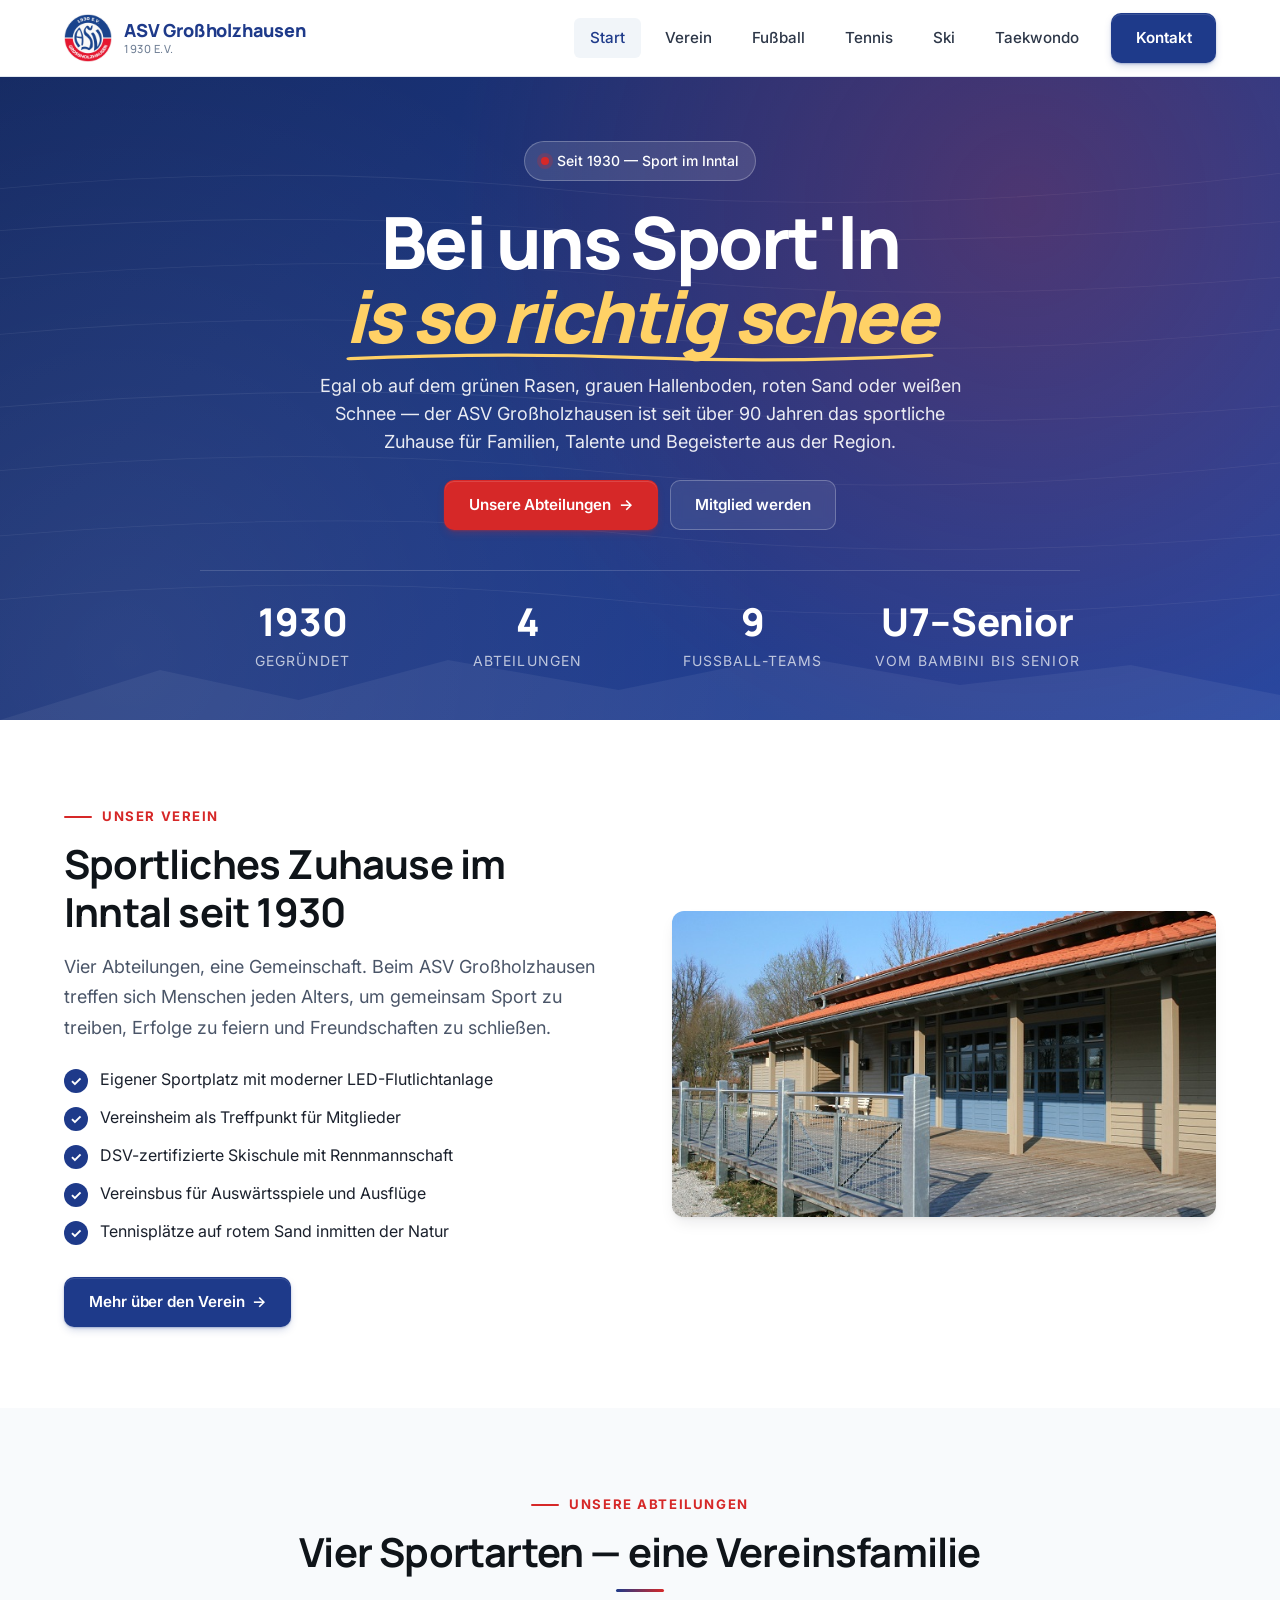
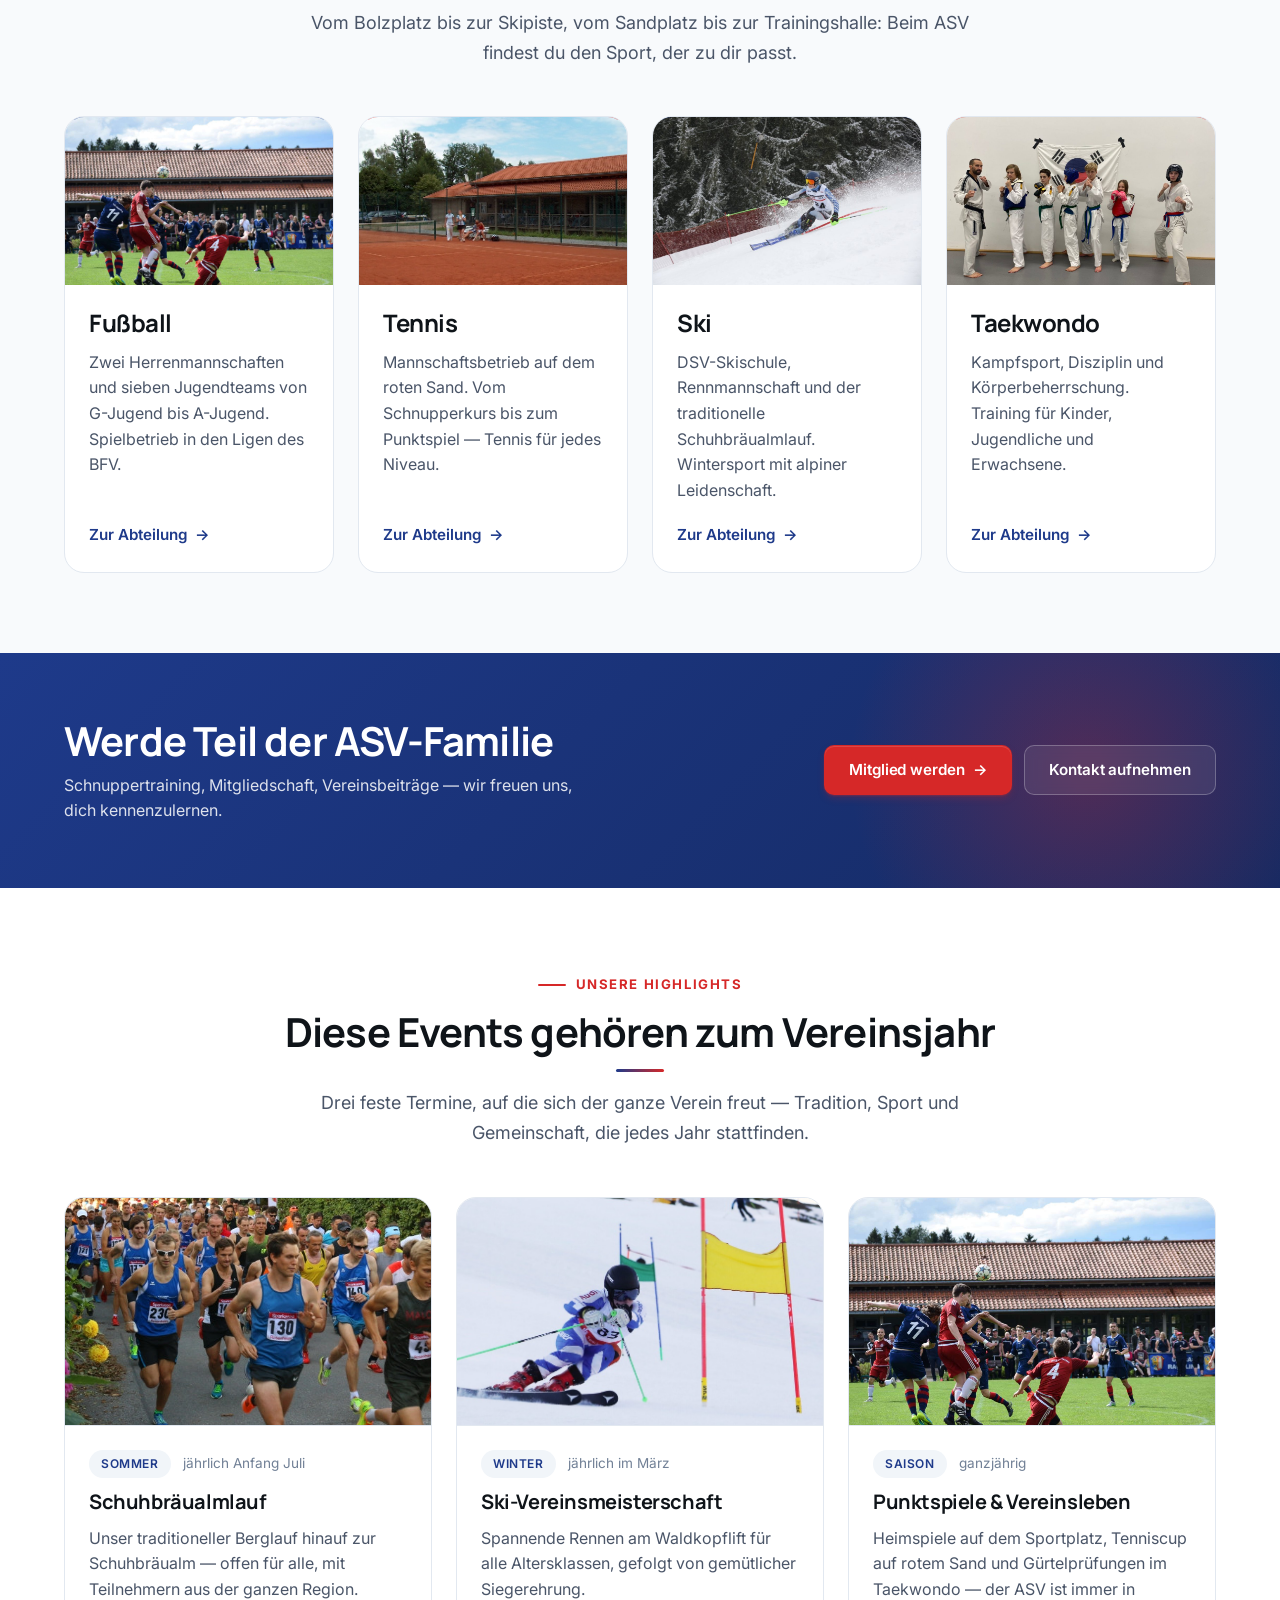
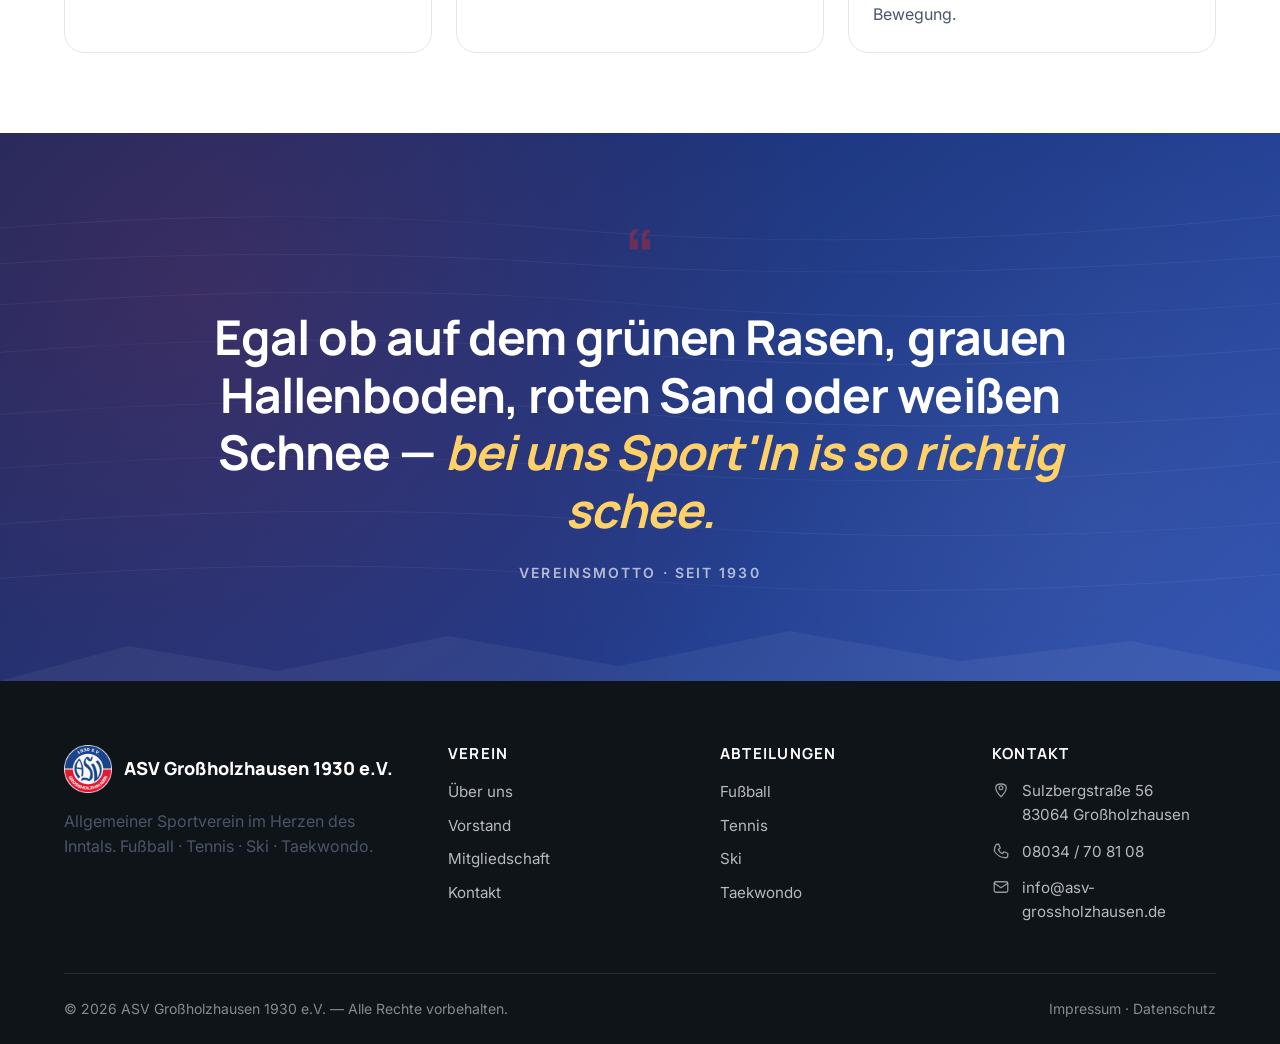
==== index.html @ a92d58de "Open-Graph + Twitter-Card Meta-Tags + Social-Image - OG-Image (1200x630) aus Vereinsheim + Logo + Ve" ====
<!DOCTYPE html>
<html lang="de">
<head>
    <meta charset="UTF-8">
    <meta name="viewport" content="width=device-width, initial-scale=1.0">
    <link rel="icon" type="image/x-icon" href="favicon.ico">
    <link rel="icon" type="image/png" sizes="32x32" href="images/favicon-32x32.png">
    <link rel="icon" type="image/png" sizes="16x16" href="images/favicon-16x16.png">
    <link rel="apple-touch-icon" sizes="180x180" href="images/apple-touch-icon.png">
    <meta name="theme-color" content="#1e3a8a">
    <title>ASV Großholzhausen 1930 e.V. — Sport für Generationen</title>
    <meta name="description" content="Allgemeiner Sportverein Großholzhausen 1930 e.V. — Fußball, Tennis, Ski und Taekwondo im Inntal. Mehr als 90 Jahre Vereinsleben.">

    <!-- Open Graph / Social Sharing -->
    <meta property="og:title" content="ASV Großholzhausen 1930 e.V. — Sport für Generationen">
    <meta property="og:description" content="Fußball · Tennis · Ski · Taekwondo im Inntal seit 1930.">
    <meta property="og:image" content="images/og-image.jpg">
    <meta property="og:image:width" content="1200">
    <meta property="og:image:height" content="630">
    <meta property="og:type" content="website">
    <meta property="og:locale" content="de_DE">
    <meta property="og:site_name" content="ASV Großholzhausen 1930 e.V.">
    <meta name="twitter:card" content="summary_large_image">
    <meta name="twitter:title" content="ASV Großholzhausen 1930 e.V.">
    <meta name="twitter:description" content="Fußball · Tennis · Ski · Taekwondo im Inntal seit 1930.">
    <meta name="twitter:image" content="images/og-image.jpg">
    <link rel="stylesheet" href="https://fonts.googleapis.com/css2?family=Inter:wght@400;500;600;700&family=Manrope:wght@600;700;800&display=swap">
    <link rel="stylesheet" href="css/style.css">
</head>
<body>

    <div class="reading-progress" aria-hidden="true"></div>

    <!-- ============== HEADER ============== -->
    <header class="site-header">
        <div class="container nav">
            <a href="index.html" class="brand" aria-label="Zur Startseite">
                <img src="images/logo.png" alt="ASV Großholzhausen Logo" class="brand-logo">
                <span class="brand-text">
                    ASV Großholzhausen
                    <span class="brand-sub">1930 e.V.</span>
                </span>
            </a>

            <button class="nav-toggle" aria-label="Menü öffnen" aria-expanded="false">
                <span></span>
            </button>

            <nav class="nav-links" aria-label="Hauptnavigation">
                <a href="index.html" class="nav-link">Start</a>
                <a href="verein.html" class="nav-link">Verein</a>
                <a href="fussball.html" class="nav-link">Fußball</a>
                <a href="tennis.html" class="nav-link">Tennis</a>
                <a href="ski.html" class="nav-link">Ski</a>
                <a href="taekwondo.html" class="nav-link">Taekwondo</a>
                <a href="kontakt.html" class="btn btn-primary nav-cta">Kontakt</a>
            </nav>
        </div>
    </header>

    <!-- ============== HERO ============== -->
    <section class="hero" style="--bg-image: url('images/vereinsheim.jpg');">
        <div class="container">
            <div class="hero-inner">
                <span class="hero-badge">
                    <span class="dot"></span>
                    Seit 1930 — Sport im Inntal
                </span>
                <h1>
                    Bei uns Sport'ln <span class="accent">is so richtig schee</span>
                </h1>
                <p class="hero-motto">
                    Egal ob auf dem grünen Rasen, grauen Hallenboden, roten Sand oder weißen Schnee —
                    der ASV Großholzhausen ist seit über 90 Jahren das sportliche Zuhause für Familien,
                    Talente und Begeisterte aus der Region.
                </p>
                <div class="hero-actions">
                    <a href="#abteilungen" class="btn btn-accent btn-arrow">Unsere Abteilungen</a>
                    <a href="verein.html#mitgliedschaft" class="btn btn-ghost">Mitglied werden</a>
                </div>

                <div class="hero-stats">
                    <div class="hero-stat">
                        <span class="hero-stat-num">1930</span>
                        <span class="hero-stat-label">Gegründet</span>
                    </div>
                    <div class="hero-stat">
                        <span class="hero-stat-num">4</span>
                        <span class="hero-stat-label">Abteilungen</span>
                    </div>
                    <div class="hero-stat">
                        <span class="hero-stat-num">9</span>
                        <span class="hero-stat-label">Fußball-Teams</span>
                    </div>
                    <div class="hero-stat">
                        <span class="hero-stat-num">U7–Senior</span>
                        <span class="hero-stat-label">Vom Bambini bis Senior</span>
                    </div>
                </div>
            </div>
        </div>
    </section>

    <!-- ============== ÜBER DEN VEREIN ============== -->
    <section class="section">
        <div class="container">
            <div class="split">
                <div class="split-text">
                    <span class="eyebrow">Unser Verein</span>
                    <h2>Sportliches Zuhause im Inntal seit 1930</h2>
                    <p class="lead">
                        Vier Abteilungen, eine Gemeinschaft. Beim ASV Großholzhausen treffen sich Menschen
                        jeden Alters, um gemeinsam Sport zu treiben, Erfolge zu feiern und Freundschaften
                        zu schließen.
                    </p>
                    <ul class="split-list">
                        <li>Eigener Sportplatz mit moderner LED-Flutlichtanlage</li>
                        <li>Vereinsheim als Treffpunkt für Mitglieder</li>
                        <li>DSV-zertifizierte Skischule mit Rennmannschaft</li>
                        <li>Vereinsbus für Auswärtsspiele und Ausflüge</li>
                        <li>Tennisplätze auf rotem Sand inmitten der Natur</li>
                    </ul>
                    <div style="margin-top: 2rem;">
                        <a href="verein.html" class="btn btn-primary btn-arrow">Mehr über den Verein</a>
                    </div>
                </div>
                <div class="split-media">
                    <img src="images/vereinsheim.jpg"
                         alt="Vereinsheim des ASV Großholzhausen mit Holzterrasse und Sportplatz"
                         class="content-image wide"
                         loading="lazy">
                </div>
            </div>
        </div>
    </section>

    <!-- ============== ABTEILUNGEN ============== -->
    <section class="section section-alt" id="abteilungen">
        <div class="container">
            <div class="section-header reveal">
                <span class="eyebrow">Unsere Abteilungen</span>
                <h2>Vier Sportarten — eine Vereinsfamilie</h2>
                <p class="lead">
                    Vom Bolzplatz bis zur Skipiste, vom Sandplatz bis zur Trainingshalle:
                    Beim ASV findest du den Sport, der zu dir passt.
                </p>
            </div>

            <div class="abteilungen-grid">
                <a href="fussball.html" class="abteilung-card has-image">
                    <div class="abteilung-image">
                        <img src="images/fussball-action.jpg" alt="ASV-Spieler im Kopfballduell beim Heimspiel" loading="lazy">
                    </div>
                    <div class="abteilung-body">
                        <h3>Fußball</h3>
                        <p>
                            Zwei Herrenmannschaften und sieben Jugendteams von G-Jugend bis A-Jugend.
                            Spielbetrieb in den Ligen des BFV.
                        </p>
                        <span class="abteilung-link">Zur Abteilung</span>
                    </div>
                </a>

                <a href="tennis.html" class="abteilung-card has-image" data-color="rot">
                    <div class="abteilung-image">
                        <img src="images/tennis-anlage.jpg" alt="Tennisanlage mit roten Sandplätzen und Vereinshaus" loading="lazy">
                    </div>
                    <div class="abteilung-body">
                        <h3>Tennis</h3>
                        <p>
                            Mannschaftsbetrieb auf dem roten Sand. Vom Schnupperkurs bis zum
                            Punktspiel — Tennis für jedes Niveau.
                        </p>
                        <span class="abteilung-link">Zur Abteilung</span>
                    </div>
                </a>

                <a href="ski.html" class="abteilung-card has-image">
                    <div class="abteilung-image">
                        <img src="images/ski-rennen.jpg" alt="ASV-Rennfahrerin im Slalom-Lauf zwischen verschneiten Bäumen" loading="lazy">
                    </div>
                    <div class="abteilung-body">
                        <h3>Ski</h3>
                        <p>
                            DSV-Skischule, Rennmannschaft und der traditionelle Schuhbräualmlauf.
                            Wintersport mit alpiner Leidenschaft.
                        </p>
                        <span class="abteilung-link">Zur Abteilung</span>
                    </div>
                </a>

                <a href="taekwondo.html" class="abteilung-card has-image" data-color="rot">
                    <div class="abteilung-image">
                        <img src="images/taekwondo-gruppe.jpg" alt="Taekwondo-Gruppe in Kampfstellung vor der koreanischen Flagge" loading="lazy">
                    </div>
                    <div class="abteilung-body">
                        <h3>Taekwondo</h3>
                        <p>
                            Kampfsport, Disziplin und Körperbeherrschung. Training für Kinder,
                            Jugendliche und Erwachsene.
                        </p>
                        <span class="abteilung-link">Zur Abteilung</span>
                    </div>
                </a>
            </div>
        </div>
    </section>

    <!-- ============== CTA ============== -->
    <section class="cta-band">
        <div class="container">
            <div class="cta-inner">
                <div>
                    <h2>Werde Teil der ASV-Familie</h2>
                    <p>
                        Schnuppertraining, Mitgliedschaft, Vereinsbeiträge — wir freuen uns,
                        dich kennenzulernen.
                    </p>
                </div>
                <div class="hero-actions">
                    <a href="verein.html#mitgliedschaft" class="btn btn-accent btn-arrow">Mitglied werden</a>
                    <a href="kontakt.html" class="btn btn-ghost">Kontakt aufnehmen</a>
                </div>
            </div>
        </div>
    </section>

    <!-- ============== SAISON-HIGHLIGHTS ============== -->
    <section class="section">
        <div class="container">
            <div class="section-header reveal">
                <span class="eyebrow">Unsere Highlights</span>
                <h2>Diese Events gehören zum Vereinsjahr</h2>
                <p class="lead">
                    Drei feste Termine, auf die sich der ganze Verein freut — Tradition,
                    Sport und Gemeinschaft, die jedes Jahr stattfinden.
                </p>
            </div>

            <div class="news-grid">
                <article class="news-item">
                    <img src="images/schuhbraeualmlauf.jpg"
                         alt="Läufer beim Start des Schuhbräualmlaufs"
                         class="content-image"
                         loading="lazy">
                    <div class="news-content">
                        <div class="news-meta">
                            <span class="news-tag">Sommer</span>
                            <span>jährlich Anfang Juli</span>
                        </div>
                        <h3>Schuhbräualmlauf</h3>
                        <p>
                            Unser traditioneller Berglauf hinauf zur Schuhbräualm — offen für
                            alle, mit Teilnehmern aus der ganzen Region.
                        </p>
                    </div>
                </article>

                <article class="news-item">
                    <img src="images/ski-rennen-kind.jpg"
                         alt="Junger Rennfahrer beim Slalom-Lauf"
                         class="content-image"
                         loading="lazy">
                    <div class="news-content">
                        <div class="news-meta">
                            <span class="news-tag">Winter</span>
                            <span>jährlich im März</span>
                        </div>
                        <h3>Ski-Vereinsmeisterschaft</h3>
                        <p>
                            Spannende Rennen am Waldkopflift für alle Altersklassen, gefolgt
                            von gemütlicher Siegerehrung.
                        </p>
                    </div>
                </article>

                <article class="news-item">
                    <img src="images/fussball-action.jpg"
                         alt="ASV-Spieler im Kopfballduell beim Heimspiel"
                         class="content-image"
                         loading="lazy">
                    <div class="news-content">
                        <div class="news-meta">
                            <span class="news-tag">Saison</span>
                            <span>ganzjährig</span>
                        </div>
                        <h3>Punktspiele & Vereinsleben</h3>
                        <p>
                            Heimspiele auf dem Sportplatz, Tenniscup auf rotem Sand und
                            Gürtelprüfungen im Taekwondo — der ASV ist immer in Bewegung.
                        </p>
                    </div>
                </article>
            </div>
        </div>
    </section>

    <!-- ============== STATEMENT-BAND ============== -->
    <section class="statement-band">
        <div class="statement-inner">
            <span class="statement-quote-mark" aria-hidden="true">&ldquo;</span>
            <p class="statement-quote">
                Egal ob auf dem grünen Rasen, grauen Hallenboden, roten Sand oder
                weißen Schnee — <em>bei uns Sport'ln is so richtig schee.</em>
            </p>
            <p class="statement-attribution">Vereinsmotto · seit 1930</p>
        </div>
    </section>

    <!-- ============== FOOTER ============== -->
    <footer class="site-footer">
        <div class="container">
            <div class="footer-grid">
                <div>
                    <div class="footer-brand">
                        <img src="images/logo.png" alt="ASV Großholzhausen Logo" class="brand-logo">
                        ASV Großholzhausen 1930 e.V.
                    </div>
                    <p style="max-width: 320px;">
                        Allgemeiner Sportverein im Herzen des Inntals.
                        Fußball · Tennis · Ski · Taekwondo.
                    </p>
                </div>

                <div class="footer-col">
                    <h4>Verein</h4>
                    <ul>
                        <li><a href="verein.html">Über uns</a></li>
                        <li><a href="verein.html#vorstand">Vorstand</a></li>
                        <li><a href="verein.html#mitgliedschaft">Mitgliedschaft</a></li>
                        <li><a href="kontakt.html">Kontakt</a></li>
                    </ul>
                </div>

                <div class="footer-col">
                    <h4>Abteilungen</h4>
                    <ul>
                        <li><a href="fussball.html">Fußball</a></li>
                        <li><a href="tennis.html">Tennis</a></li>
                        <li><a href="ski.html">Ski</a></li>
                        <li><a href="taekwondo.html">Taekwondo</a></li>
                    </ul>
                </div>

                <div class="footer-col">
                    <h4>Kontakt</h4>
                    <div class="footer-contact">
                        <div class="footer-contact-item">
                            <svg class="svg-icon" aria-hidden="true"><use href="images/icons.svg#icon-pin"/></svg>
                            <span>Sulzbergstraße 56<br>83064 Großholzhausen</span>
                        </div>
                        <div class="footer-contact-item">
                            <svg class="svg-icon" aria-hidden="true"><use href="images/icons.svg#icon-phone"/></svg>
                            <a href="tel:+4980347081908">08034 / 70 81 08</a>
                        </div>
                        <div class="footer-contact-item">
                            <svg class="svg-icon" aria-hidden="true"><use href="images/icons.svg#icon-mail"/></svg>
                            <a href="mailto:info@asv-grossholzhausen.de">info@asv-grossholzhausen.de</a>
                        </div>
                    </div>
                </div>
            </div>

            <div class="footer-bottom">
                <span>© 2026 ASV Großholzhausen 1930 e.V. — Alle Rechte vorbehalten.</span>
                <span>
                    <a href="impressum.html">Impressum</a> ·
                    <a href="datenschutz.html">Datenschutz</a>
                </span>
            </div>
        </div>
    </footer>

    <script src="js/script.js"></script>
</body>
</html>
---- css/style.css ----
/* ============================================================
   ASV Großholzhausen 1930 e.V. — Stylesheet
   Vereinsfarben: Blau, Rot, Weiß
   ============================================================ */

/* --- 1. Reset & Basis --- */
*,
*::before,
*::after {
    box-sizing: border-box;
    margin: 0;
    padding: 0;
}

html {
    scroll-behavior: smooth;
    -webkit-text-size-adjust: 100%;
}

img {
    max-width: 100%;
    height: auto;
    display: block;
}

a {
    color: inherit;
    text-decoration: none;
}

button {
    font: inherit;
    cursor: pointer;
    border: none;
    background: none;
}

ul,
ol {
    list-style: none;
}


/* --- 2. Designtokens --- */
:root {
    --blau: #1e3a8a;
    --blau-dunkel: #152a63;
    --blau-hell: #2c4fb0;
    --rot: #d62828;
    --rot-dunkel: #a91d1d;
    --weiss: #ffffff;
    --schwarz: #0f1419;

    /* Erweiterte Gray-Skala (10 Stufen für subtilere Hierarchien) */
    --grau-50:  #f8fafc;
    --grau-100: #f1f5f9;
    --grau-200: #e2e8f0;
    --grau-300: #cbd5e0;
    --grau-400: #a0aec0;
    --grau-500: #718096;
    --grau-600: #4a5568;
    --grau-700: #2d3748;
    --grau-800: #1a202c;
    --grau-900: #0f1419;

    --bg: var(--weiss);
    --bg-alt: var(--grau-50);
    --text: var(--grau-800);
    --text-mut: var(--grau-600);
    --primary: var(--blau);
    --accent: var(--rot);
    --border: var(--grau-200);

    --font-sans: 'Inter', -apple-system, BlinkMacSystemFont, 'Segoe UI', Roboto, sans-serif;
    --font-display: 'Manrope', var(--font-sans);

    --space-1: 0.25rem;
    --space-2: 0.5rem;
    --space-3: 0.75rem;
    --space-4: 1rem;
    --space-5: 1.25rem;
    --space-6: 1.5rem;
    --space-8: 2rem;
    --space-10: 2.5rem;
    --space-12: 3rem;
    --space-16: 4rem;
    --space-20: 5rem;
    --space-24: 6rem;

    --container: 1200px;
    --radius-sm: 6px;
    --radius: 12px;
    --radius-lg: 20px;
    --radius-full: 999px;

    /* Refactoring-UI Two-Layer-Schatten: weicher Streueffekt + harter Bodenkontakt */
    --shadow-xs: 0 1px 2px -1px rgba(15, 20, 25, 0.06), 0 1px 1px rgba(15, 20, 25, 0.04);
    --shadow-sm: 0 2px 4px -2px rgba(15, 20, 25, 0.08), 0 1px 2px rgba(15, 20, 25, 0.05);
    --shadow-md: 0 8px 16px -4px rgba(15, 20, 25, 0.10), 0 2px 4px -1px rgba(15, 20, 25, 0.06);
    --shadow-lg: 0 16px 32px -8px rgba(15, 20, 25, 0.14), 0 4px 8px -2px rgba(15, 20, 25, 0.08);
    --shadow-xl: 0 24px 48px -12px rgba(15, 20, 25, 0.18), 0 8px 16px -4px rgba(15, 20, 25, 0.10);
    --shadow: var(--shadow-md);

    /* 3 Easings — konsolidiert und konsistent */
    --ease-out:      cubic-bezier(0.16, 1, 0.3, 1);
    --ease-standard: cubic-bezier(0.4, 0, 0.2, 1);
    --ease-spring:   cubic-bezier(0.34, 1.56, 0.64, 1);
    --transition:      0.2s var(--ease-standard);
    --transition-slow: 0.35s var(--ease-out);
}


/* --- 3. Body & Typografie --- */
body {
    font-family: var(--font-sans);
    font-size: 16px;
    line-height: 1.6;
    color: var(--text);
    background: var(--bg);
    -webkit-font-smoothing: antialiased;
    -moz-osx-font-smoothing: grayscale;
}

h1, h2, h3, h4 {
    font-family: var(--font-display);
    font-weight: 700;
    line-height: 1.2;
    letter-spacing: -0.02em;
    color: var(--grau-900);
}

h1 { font-size: clamp(2rem, 5vw, 3.5rem); }
h2 { font-size: clamp(1.75rem, 3.5vw, 2.5rem); }
h3 { font-size: clamp(1.25rem, 2vw, 1.5rem); }

p { color: var(--text-mut); }


/* --- 4. Layout-Helfer --- */
.container {
    width: 100%;
    max-width: var(--container);
    margin: 0 auto;
    padding: 0 var(--space-6);
}

.section { padding: var(--space-20) 0; }
.section-tight { padding: var(--space-12) 0; }
.section-spacious { padding: var(--space-24) 0; }
.section-alt { background: var(--bg-alt); }

.section-dark {
    background: var(--blau);
    color: var(--weiss);
}

.section-dark h1,
.section-dark h2,
.section-dark h3 { color: var(--weiss); }
.section-dark p { color: rgba(255, 255, 255, 0.85); }

.eyebrow {
    display: inline-flex;
    align-items: center;
    gap: 10px;
    font-size: 0.825rem;
    font-weight: 700;
    text-transform: uppercase;
    letter-spacing: 0.12em;
    color: var(--rot);
    margin-bottom: var(--space-3);
}

.eyebrow::before {
    content: "";
    width: 28px;
    height: 2px;
    background: var(--rot);
    flex-shrink: 0;
    border-radius: 2px;
}

.page-header .eyebrow::before,
.hero .eyebrow::before {
    background: #ffd166;
}

.lead {
    font-size: 1.125rem;
    line-height: 1.7;
    color: var(--text-mut);
    max-width: 65ch;
}

.section-header {
    text-align: center;
    max-width: 720px;
    margin: 0 auto var(--space-12);
    position: relative;
}

.section-header .eyebrow {
    margin-left: auto;
    margin-right: auto;
}

.section-header h2 {
    position: relative;
    padding-bottom: var(--space-4);
}

.section-header h2::after {
    content: "";
    position: absolute;
    bottom: 0;
    left: 50%;
    transform: translateX(-50%);
    width: 48px;
    height: 3px;
    background: linear-gradient(90deg, var(--blau) 0%, var(--rot) 100%);
    border-radius: 2px;
}

.section-header .lead {
    margin: var(--space-4) auto 0;
}


/* --- 5. Buttons (Linear/Emil-Stil: scale-press, two-shadow) --- */
.btn {
    display: inline-flex;
    align-items: center;
    justify-content: center;
    gap: var(--space-2);
    min-height: 44px;
    padding: 0.75rem 1.5rem;
    font-weight: 600;
    font-size: 0.95rem;
    letter-spacing: -0.005em;
    border-radius: 10px;
    border: 1.5px solid transparent;
    white-space: nowrap;
    cursor: pointer;
    user-select: none;
    transition: background 0.18s var(--ease-standard),
                color 0.18s var(--ease-standard),
                border-color 0.18s var(--ease-standard),
                transform 0.18s var(--ease-out),
                box-shadow 0.18s var(--ease-out);
    will-change: transform;
}

.btn:focus-visible {
    outline: 2px solid var(--blau);
    outline-offset: 3px;
}

.btn:active {
    transform: scale(0.97);
    transition-duration: 0.08s;
}

/* Primary (Blau) — Hauptaktion */
.btn-primary {
    background: var(--blau);
    color: var(--weiss);
    box-shadow:
        inset 0 1px 0 rgba(255, 255, 255, 0.12),
        0 1px 2px rgba(30, 58, 138, 0.30),
        0 4px 8px -2px rgba(30, 58, 138, 0.25);
}

.btn-primary:hover {
    background: var(--blau-hell);
    transform: translateY(-1px);
    box-shadow:
        inset 0 1px 0 rgba(255, 255, 255, 0.15),
        0 2px 4px rgba(30, 58, 138, 0.32),
        0 8px 16px -4px rgba(30, 58, 138, 0.30);
}

.btn-primary:active {
    background: var(--blau-dunkel);
    transform: scale(0.97);
    box-shadow:
        inset 0 1px 1px rgba(0, 0, 0, 0.08),
        0 1px 2px rgba(30, 58, 138, 0.20);
}

/* Accent (Rot) — Sekundäre Hauptaktion */
.btn-accent {
    background: var(--rot);
    color: var(--weiss);
    box-shadow:
        inset 0 1px 0 rgba(255, 255, 255, 0.14),
        0 1px 2px rgba(214, 40, 40, 0.32),
        0 4px 8px -2px rgba(214, 40, 40, 0.28);
}

.btn-accent:hover {
    background: #e63946;
    transform: translateY(-1px);
    box-shadow:
        inset 0 1px 0 rgba(255, 255, 255, 0.18),
        0 2px 4px rgba(214, 40, 40, 0.35),
        0 8px 16px -4px rgba(214, 40, 40, 0.32);
}

.btn-accent:active {
    background: var(--rot-dunkel);
    transform: scale(0.97);
    box-shadow:
        inset 0 1px 1px rgba(0, 0, 0, 0.08),
        0 1px 2px rgba(214, 40, 40, 0.22);
}

/* Outline — Sekundär */
.btn-outline {
    background: var(--weiss);
    color: var(--blau);
    border-color: var(--grau-300);
    box-shadow: var(--shadow-xs);
    position: relative;
    overflow: hidden;
    isolation: isolate;
}

.btn-outline::before {
    content: "";
    position: absolute;
    inset: 0;
    background: var(--blau);
    transform: translateX(-101%);
    transition: transform 0.35s var(--ease-out);
    z-index: -1;
}

.btn-outline:hover {
    color: var(--weiss);
    border-color: var(--blau);
    box-shadow: var(--shadow-sm);
}

.btn-outline:hover::before {
    transform: translateX(0);
}

/* Ghost — Tertiär (auf dunklem Hintergrund) */
.btn-ghost {
    background: rgba(255, 255, 255, 0.08);
    color: var(--weiss);
    border-color: rgba(255, 255, 255, 0.25);
    backdrop-filter: blur(6px);
    -webkit-backdrop-filter: blur(6px);
}

.btn-ghost:hover {
    background: var(--weiss);
    color: var(--blau);
    border-color: var(--weiss);
    transform: translateY(-1px);
}

.btn-arrow::after {
    content: "→";
    transition: transform 0.25s var(--ease-out);
}

.btn-arrow:hover::after {
    transform: translateX(4px);
}


/* --- 6. Header & Navigation --- */
.site-header {
    position: sticky;
    top: 0;
    z-index: 100;
    background: rgba(255, 255, 255, 0.95);
    backdrop-filter: saturate(180%) blur(12px);
    -webkit-backdrop-filter: saturate(180%) blur(12px);
    border-bottom: 1px solid var(--border);
}

.nav {
    display: flex;
    align-items: center;
    justify-content: space-between;
    height: 76px;
    gap: var(--space-6);
}

.brand {
    display: flex;
    align-items: center;
    gap: var(--space-3);
    font-family: var(--font-display);
    font-weight: 800;
    font-size: 1.125rem;
    color: var(--blau);
    letter-spacing: -0.01em;
}

.brand-logo {
    width: 48px;
    height: 48px;
    flex-shrink: 0;
    object-fit: contain;
    display: block;
}

.brand-logo-fallback {
    width: 48px;
    height: 48px;
    border-radius: 50%;
    background: linear-gradient(180deg, var(--blau) 0 50%, var(--rot) 50% 100%);
    border: 2px solid var(--blau);
    display: flex;
    align-items: center;
    justify-content: center;
    color: var(--weiss);
    font-weight: 800;
    font-size: 0.85rem;
    flex-shrink: 0;
    box-shadow: inset 0 0 0 2px var(--weiss);
}

.brand-text { line-height: 1.2; }

.brand-sub {
    display: block;
    font-size: 0.7rem;
    font-weight: 500;
    color: var(--grau-500);
    letter-spacing: 0.05em;
    text-transform: uppercase;
}

.nav-links {
    display: flex;
    align-items: center;
    gap: var(--space-2);
}

.nav-link {
    padding: var(--space-2) var(--space-4);
    font-weight: 500;
    font-size: 0.95rem;
    color: var(--grau-700);
    border-radius: var(--radius-sm);
    transition: var(--transition);
}

.nav-link:hover,
.nav-link.active {
    color: var(--blau);
    background: var(--grau-100);
}

.nav-cta { margin-left: var(--space-2); }

.nav-toggle {
    display: none;
    width: 44px;
    height: 44px;
    align-items: center;
    justify-content: center;
    border-radius: var(--radius-sm);
}

.nav-toggle span {
    position: relative;
    width: 22px;
    height: 2px;
    background: var(--blau);
    transition: var(--transition);
}

.nav-toggle span::before,
.nav-toggle span::after {
    content: "";
    position: absolute;
    left: 0;
    width: 22px;
    height: 2px;
    background: var(--blau);
    transition: var(--transition);
}

.nav-toggle span::before { top: -7px; }
.nav-toggle span::after { top: 7px; }

.nav-toggle.open span { background: transparent; }
.nav-toggle.open span::before { transform: rotate(45deg); top: 0; }
.nav-toggle.open span::after { transform: rotate(-45deg); top: 0; }


/* --- 7. Hero --- */
.hero {
    position: relative;
    padding: var(--space-16) 0 var(--space-12);
    background: linear-gradient(135deg, var(--blau-dunkel) 0%, var(--blau) 50%, var(--blau-hell) 100%);
    color: var(--weiss);
    overflow: hidden;
}

.hero::before {
    content: "";
    position: absolute;
    inset: 0;
    background:
        radial-gradient(circle at 80% 20%, rgba(214, 40, 40, 0.25) 0%, transparent 50%),
        radial-gradient(circle at 10% 90%, rgba(255, 255, 255, 0.08) 0%, transparent 50%);
    pointer-events: none;
}

.hero-inner {
    position: relative;
    z-index: 1;
    max-width: 880px;
    margin: 0 auto;
    text-align: center;
}

.hero-badge {
    display: inline-flex;
    align-items: center;
    gap: var(--space-2);
    padding: var(--space-2) var(--space-4);
    background: rgba(255, 255, 255, 0.12);
    border: 1px solid rgba(255, 255, 255, 0.25);
    border-radius: var(--radius-full);
    font-size: 0.875rem;
    font-weight: 500;
    margin-bottom: var(--space-6);
}

.hero-badge .dot {
    width: 8px;
    height: 8px;
    border-radius: 50%;
    background: var(--rot);
    box-shadow: 0 0 0 4px rgba(214, 40, 40, 0.25);
}

.hero h1 {
    color: var(--weiss);
    margin-bottom: var(--space-5);
    font-size: clamp(2.25rem, 6.5vw, 4.5rem);
    font-weight: 800;
    letter-spacing: -0.035em;
    line-height: 1.02;
}

.hero h1 .accent {
    color: #ffd166;
    font-style: italic;
    position: relative;
    white-space: nowrap;
    display: inline-block;
}

.hero h1 .accent::after {
    content: "";
    position: absolute;
    left: 0;
    right: 0;
    bottom: -0.15em;
    height: 0.18em;
    background-image: url("data:image/svg+xml;utf8,<svg xmlns='http://www.w3.org/2000/svg' viewBox='0 0 200 12' preserveAspectRatio='none'><path d='M2 8 Q 50 2 100 7 T 198 5' stroke='%23ffd166' stroke-width='3' fill='none' stroke-linecap='round'/></svg>");
    background-repeat: no-repeat;
    background-size: 100% 100%;
}

@media (max-width: 560px) {
    .hero h1 .accent { white-space: normal; }
}

.hero-motto {
    font-size: 1.125rem;
    line-height: 1.55;
    color: rgba(255, 255, 255, 0.9);
    max-width: 680px;
    margin: 0 auto var(--space-6);
}

.hero-actions {
    display: flex;
    gap: var(--space-3);
    justify-content: center;
    flex-wrap: wrap;
}

.hero-stats {
    display: grid;
    grid-template-columns: repeat(4, 1fr);
    gap: var(--space-5);
    margin-top: var(--space-10);
    padding-top: var(--space-8);
    border-top: 1px solid rgba(255, 255, 255, 0.15);
}

.hero-stat { text-align: center; }

.hero-stat-num {
    display: block;
    font-family: var(--font-display);
    font-size: clamp(1.75rem, 3vw, 2.5rem);
    font-weight: 800;
    color: var(--weiss);
    line-height: 1;
}

.hero-stat-label {
    display: block;
    font-size: 0.875rem;
    color: rgba(255, 255, 255, 0.7);
    margin-top: var(--space-2);
    text-transform: uppercase;
    letter-spacing: 0.08em;
}


/* --- 8. Abteilungs-Karten --- */
.abteilungen-grid {
    display: grid;
    grid-template-columns: repeat(auto-fit, minmax(260px, 1fr));
    gap: var(--space-6);
}

.abteilung-card {
    position: relative;
    display: flex;
    flex-direction: column;
    padding: var(--space-8);
    background: var(--weiss);
    border: 1px solid var(--border);
    border-radius: var(--radius-lg);
    overflow: hidden;
    text-decoration: none;
    color: inherit;
    transition: transform 0.25s var(--ease-out),
                box-shadow 0.25s var(--ease-out),
                border-color 0.25s var(--ease-out);
}

.abteilung-card::before {
    content: "";
    position: absolute;
    top: 0;
    left: 0;
    right: 0;
    height: 3px;
    background: var(--blau);
    transition: height 0.25s var(--ease-out), background 0.25s var(--ease-out);
}

.abteilung-card:hover {
    transform: translateY(-3px);
    box-shadow: var(--shadow-lg);
    border-color: transparent;
}

.abteilung-card:hover::before {
    height: 5px;
    background: var(--rot);
}

.abteilung-card[data-color="rot"]::before { background: var(--rot); }
.abteilung-card[data-color="rot"]:hover::before { background: var(--blau); }

.abteilung-icon {
    width: 56px;
    height: 56px;
    border-radius: var(--radius);
    background: var(--grau-100);
    display: flex;
    align-items: center;
    justify-content: center;
    font-size: 1.75rem;
    margin-bottom: var(--space-4);
}

.abteilung-card h3 {
    font-size: 1.5rem;
    margin-bottom: var(--space-3);
}

.abteilung-card p {
    flex: 1;
    margin-bottom: var(--space-6);
}

/* Foto-Header-Variante */
.abteilung-card.has-image {
    padding: 0;
}

.abteilung-image {
    position: relative;
    overflow: hidden;
    aspect-ratio: 16 / 10;
    background: var(--grau-100);
}

.abteilung-image img {
    width: 100%;
    height: 100%;
    object-fit: cover;
    display: block;
    transition: transform 0.6s var(--ease-out);
}

.abteilung-card.has-image:hover .abteilung-image img {
    transform: scale(1.05);
}

.abteilung-body {
    display: flex;
    flex-direction: column;
    flex: 1;
    padding: var(--space-6) var(--space-6) var(--space-6);
}

.abteilung-body h3 {
    font-size: 1.5rem;
    margin-bottom: var(--space-3);
    color: var(--grau-900);
}

.abteilung-body p {
    flex: 1;
    margin-bottom: var(--space-5);
}

.abteilung-link {
    display: inline-flex;
    align-items: center;
    gap: var(--space-2);
    color: var(--blau);
    font-weight: 600;
    font-size: 0.95rem;
    margin-top: auto;
}

.abteilung-link::after {
    content: "→";
    transition: transform var(--transition);
}

.abteilung-card:hover .abteilung-link::after {
    transform: translateX(6px);
}


/* Team-Card (Herrenmannschaft mit Liga-Badge) */
.team-card {
    position: relative;
    display: flex;
    flex-direction: column;
    padding: var(--space-8);
    background: var(--weiss);
    border: 1px solid var(--border);
    border-radius: var(--radius-lg);
    overflow: hidden;
    transition: transform 0.25s var(--ease-out), box-shadow 0.25s var(--ease-out);
}

.team-card::before {
    content: "";
    position: absolute;
    top: 0;
    left: 0;
    right: 0;
    height: 3px;
    background: var(--blau);
    transition: height 0.25s var(--ease-out);
}

.team-card[data-color="rot"]::before { background: var(--rot); }

.team-card:hover {
    transform: translateY(-2px);
    box-shadow: var(--shadow-md);
}

.team-card-header {
    display: flex;
    align-items: center;
    justify-content: space-between;
    gap: var(--space-3);
    margin-bottom: var(--space-4);
    flex-wrap: wrap;
}

.team-card-header h3 {
    font-size: 1.35rem;
    margin: 0;
    color: var(--grau-900);
}

.liga-badge {
    display: inline-flex;
    align-items: center;
    gap: 7px;
    padding: 6px 12px;
    background: var(--grau-100);
    border-radius: var(--radius-full);
    font-size: 0.82rem;
    font-weight: 700;
    color: var(--grau-700);
    border: 1px solid var(--grau-200);
    letter-spacing: -0.005em;
    white-space: nowrap;
}

.liga-dot {
    width: 7px;
    height: 7px;
    border-radius: 50%;
    background: #22c55e;
    box-shadow: 0 0 0 3px rgba(34, 197, 94, 0.18);
    flex-shrink: 0;
}

.team-card p {
    flex: 1;
    margin-bottom: var(--space-5);
}

.team-card-meta {
    font-size: 0.825rem;
    color: var(--grau-500);
    border-top: 1px solid var(--border);
    padding-top: var(--space-4);
    font-weight: 500;
}


/* --- 9. Split / 2-Spalten --- */
.split {
    display: grid;
    grid-template-columns: 1fr 1fr;
    gap: var(--space-16);
    align-items: center;
}

.split-text h2 { margin-bottom: var(--space-4); }
.split-text p + p { margin-top: var(--space-4); }

.split-list {
    margin-top: var(--space-6);
    display: flex;
    flex-direction: column;
    gap: var(--space-3);
}

.split-list li {
    display: flex;
    align-items: flex-start;
    gap: var(--space-3);
    color: var(--text);
}

.split-list li::before {
    content: "✓";
    flex-shrink: 0;
    width: 24px;
    height: 24px;
    border-radius: 50%;
    background: var(--blau);
    color: var(--weiss);
    display: flex;
    align-items: center;
    justify-content: center;
    font-size: 0.85rem;
    font-weight: 700;
    margin-top: 2px;
}


/* --- 10. Bild-Platzhalter --- */
.image-placeholder {
    position: relative;
    background:
        repeating-linear-gradient(
            45deg,
            var(--grau-100),
            var(--grau-100) 12px,
            var(--grau-50) 12px,
            var(--grau-50) 24px
        );
    border: 2px dashed var(--grau-300);
    border-radius: var(--radius);
    display: flex;
    align-items: center;
    justify-content: center;
    text-align: center;
    padding: var(--space-8);
    aspect-ratio: 4 / 3;
    color: var(--grau-700);
}

.image-placeholder.tall { aspect-ratio: 3 / 4; }
.image-placeholder.wide { aspect-ratio: 16 / 9; }
.image-placeholder.square { aspect-ratio: 1 / 1; }
.image-placeholder.banner { aspect-ratio: 21 / 9; }

.image-placeholder-content { max-width: 90%; }

.image-placeholder-label {
    display: inline-block;
    background: var(--blau);
    color: var(--weiss);
    padding: var(--space-1) var(--space-3);
    border-radius: var(--radius-full);
    font-size: 0.75rem;
    font-weight: 700;
    text-transform: uppercase;
    letter-spacing: 0.08em;
    margin-bottom: var(--space-3);
}

.image-placeholder-title {
    font-weight: 600;
    color: var(--grau-900);
    margin-bottom: var(--space-2);
}

.image-placeholder-desc {
    font-size: 0.875rem;
    color: var(--grau-500);
}


/* --- 11. Info-Karten --- */
.info-grid {
    display: grid;
    grid-template-columns: repeat(auto-fit, minmax(280px, 1fr));
    gap: var(--space-6);
}

.info-card {
    padding: var(--space-8);
    background: var(--weiss);
    border: 1px solid var(--border);
    border-radius: var(--radius-lg);
    transition: var(--transition);
}

.info-card:hover {
    border-color: var(--blau);
    box-shadow: var(--shadow);
}

.info-card-icon {
    display: inline-flex;
    width: 48px;
    height: 48px;
    border-radius: var(--radius);
    background: rgba(30, 58, 138, 0.08);
    color: var(--blau);
    align-items: center;
    justify-content: center;
    margin-bottom: var(--space-4);
    font-size: 1.5rem;
}

.info-card h3 { margin-bottom: var(--space-2); }
.info-card p { margin-bottom: var(--space-3); }
.info-card .meta {
    font-size: 0.875rem;
    color: var(--grau-500);
}

/* Info-Card mit Foto-Header (analog zu abteilung-card.has-image) */
.info-card.has-image {
    padding: 0;
    overflow: hidden;
    display: flex;
    flex-direction: column;
}

.info-card-image {
    position: relative;
    overflow: hidden;
    aspect-ratio: 16 / 10;
    background: var(--grau-100);
}

.info-card-image img {
    width: 100%;
    height: 100%;
    object-fit: cover;
    display: block;
    transition: transform 0.6s var(--ease-out);
}

.info-card.has-image:hover .info-card-image img {
    transform: scale(1.05);
}

.info-card-body {
    padding: var(--space-6);
    display: flex;
    flex-direction: column;
    flex: 1;
}

.info-card-body h3 {
    margin-bottom: var(--space-2);
    color: var(--grau-900);
}

.info-card-body p {
    margin-bottom: var(--space-3);
    flex: 1;
}

/* Foto-Platzhalter im info-card-image */
.info-card-image.is-placeholder {
    background:
        repeating-linear-gradient(45deg, var(--grau-100), var(--grau-100) 12px, var(--grau-50) 12px, var(--grau-50) 24px);
    border-bottom: 1px dashed var(--grau-300);
    display: flex;
    align-items: center;
    justify-content: center;
    padding: var(--space-6);
    text-align: center;
}

.info-card-image.is-placeholder .placeholder-text {
    font-size: 0.8rem;
    color: var(--grau-500);
    line-height: 1.5;
    max-width: 90%;
}

.info-card-image.is-placeholder .placeholder-label {
    display: inline-block;
    background: var(--blau);
    color: var(--weiss);
    padding: 2px 10px;
    border-radius: var(--radius-full);
    font-size: 0.7rem;
    font-weight: 700;
    text-transform: uppercase;
    letter-spacing: 0.08em;
    margin-bottom: var(--space-2);
}

/* Sponsor-Card mit echtem Logo */
.sponsor-logo {
    width: 100%;
    aspect-ratio: 16 / 9;
    object-fit: contain;
    background: var(--grau-900);
    padding: var(--space-6);
    display: block;
}

.sponsor-spotlight {
    display: flex;
    justify-content: center;
}

.sponsor-spotlight .sponsor-card {
    max-width: 520px;
    width: 100%;
}


/* --- 12. News --- */
.news-grid {
    display: grid;
    grid-template-columns: repeat(auto-fit, minmax(300px, 1fr));
    gap: var(--space-6);
}

.news-item {
    display: flex;
    flex-direction: column;
    background: var(--weiss);
    border: 1px solid var(--border);
    border-radius: var(--radius-lg);
    overflow: hidden;
    transition: transform 0.3s var(--ease-out),
                box-shadow 0.3s var(--ease-out);
}

.news-item:hover {
    transform: translateY(-3px);
    box-shadow: var(--shadow-lg);
}

.news-item .image-placeholder,
.news-item .content-image {
    aspect-ratio: 16 / 10;
    border: none;
    border-radius: 0;
    border-bottom: 1px solid var(--border);
    transition: transform 0.6s var(--ease-out);
}

.news-item:hover .content-image,
.news-item:hover .image-placeholder {
    transform: scale(1.04);
}

.news-content { padding: var(--space-6); }

.news-meta {
    display: flex;
    align-items: center;
    gap: var(--space-3);
    margin-bottom: var(--space-3);
    font-size: 0.85rem;
    color: var(--grau-500);
}

.news-tag {
    background: var(--grau-100);
    color: var(--blau);
    padding: var(--space-1) var(--space-3);
    border-radius: var(--radius-full);
    font-weight: 600;
    font-size: 0.75rem;
    text-transform: uppercase;
    letter-spacing: 0.05em;
}

.news-item h3 {
    font-size: 1.25rem;
    margin-bottom: var(--space-3);
}


/* --- 13. Tabellen --- */
.training-table {
    width: 100%;
    border-collapse: collapse;
    background: var(--weiss);
    border-radius: var(--radius);
    overflow: hidden;
    border: 1px solid var(--border);
}

.training-table th,
.training-table td {
    padding: var(--space-4) var(--space-6);
    text-align: left;
    border-bottom: 1px solid var(--border);
}

.training-table th {
    background: var(--blau);
    color: var(--weiss);
    font-size: 0.85rem;
    text-transform: uppercase;
    letter-spacing: 0.05em;
    font-weight: 700;
}

.training-table tr:last-child td { border-bottom: none; }
.training-table tr:hover td { background: var(--grau-50); }


/* --- 14. CTA-Band --- */
.cta-band {
    background: linear-gradient(135deg, var(--blau) 0%, var(--blau-dunkel) 100%);
    color: var(--weiss);
    padding: var(--space-16) 0;
    position: relative;
    overflow: hidden;
}

.cta-band::before {
    content: "";
    position: absolute;
    top: 0;
    right: -10%;
    width: 50%;
    height: 100%;
    background: radial-gradient(circle, rgba(214, 40, 40, 0.3) 0%, transparent 70%);
    pointer-events: none;
}

.cta-inner {
    position: relative;
    display: flex;
    align-items: center;
    justify-content: space-between;
    gap: var(--space-8);
    flex-wrap: wrap;
}

.cta-inner h2 {
    color: var(--weiss);
    margin-bottom: var(--space-2);
}

.cta-inner p {
    color: rgba(255, 255, 255, 0.85);
    max-width: 540px;
}


/* --- 15. Footer --- */
.site-footer {
    background: var(--schwarz);
    color: rgba(255, 255, 255, 0.7);
    padding: var(--space-16) 0 var(--space-6);
}

.footer-grid {
    display: grid;
    grid-template-columns: 1.5fr repeat(3, 1fr);
    gap: var(--space-12);
    margin-bottom: var(--space-12);
}

.footer-brand {
    display: flex;
    align-items: center;
    gap: var(--space-3);
    margin-bottom: var(--space-4);
    color: var(--weiss);
    font-family: var(--font-display);
    font-weight: 800;
    font-size: 1.125rem;
}

.footer-brand .brand-logo {
    border-color: var(--weiss);
}

.footer-col h4 {
    color: var(--weiss);
    font-size: 0.95rem;
    text-transform: uppercase;
    letter-spacing: 0.08em;
    margin-bottom: var(--space-4);
}

.footer-col ul {
    display: flex;
    flex-direction: column;
    gap: var(--space-2);
}

.footer-col a {
    color: rgba(255, 255, 255, 0.7);
    transition: var(--transition);
    font-size: 0.95rem;
}

.footer-col a:hover {
    color: var(--weiss);
}

.footer-contact {
    display: flex;
    flex-direction: column;
    gap: var(--space-3);
    font-size: 0.95rem;
}

.footer-contact-item {
    display: flex;
    align-items: flex-start;
    gap: var(--space-3);
}

.footer-bottom {
    padding-top: var(--space-6);
    border-top: 1px solid rgba(255, 255, 255, 0.1);
    display: flex;
    justify-content: space-between;
    flex-wrap: wrap;
    gap: var(--space-4);
    font-size: 0.875rem;
    color: rgba(255, 255, 255, 0.5);
}

.footer-bottom a:hover { color: var(--weiss); }


/* --- 16. Page-Header --- */
.page-header {
    background: linear-gradient(135deg, var(--blau-dunkel) 0%, var(--blau) 100%);
    color: var(--weiss);
    padding: var(--space-24) 0 var(--space-16);
    position: relative;
    overflow: hidden;
}

.page-header::before {
    content: "";
    position: absolute;
    top: 0;
    right: -5%;
    width: 40%;
    height: 100%;
    background: radial-gradient(circle, rgba(214, 40, 40, 0.25) 0%, transparent 70%);
    pointer-events: none;
}

.page-header-inner {
    position: relative;
    max-width: 720px;
}

.page-header .eyebrow { color: #ffd166; }

.page-header h1 {
    color: var(--weiss);
    margin-bottom: var(--space-4);
}

.page-header p {
    color: rgba(255, 255, 255, 0.9);
    font-size: 1.125rem;
    line-height: 1.7;
    max-width: 640px;
}

.breadcrumb {
    display: flex;
    align-items: center;
    gap: var(--space-2);
    font-size: 0.875rem;
    color: rgba(255, 255, 255, 0.6);
    margin-bottom: var(--space-4);
}

.breadcrumb a {
    color: rgba(255, 255, 255, 0.8);
    transition: var(--transition);
}

.breadcrumb a:hover { color: var(--weiss); }
.breadcrumb-sep { opacity: 0.4; }


/* --- 17. Formular --- */
.form {
    display: flex;
    flex-direction: column;
    gap: var(--space-4);
}

.form-row {
    display: grid;
    grid-template-columns: 1fr 1fr;
    gap: var(--space-4);
}

.form-field {
    display: flex;
    flex-direction: column;
    gap: var(--space-2);
}

.form-field label {
    font-weight: 600;
    font-size: 0.95rem;
    color: var(--grau-900);
}

.form-field input,
.form-field textarea,
.form-field select {
    padding: var(--space-3) var(--space-4);
    font: inherit;
    font-size: 1rem;
    border: 1.5px solid var(--border);
    border-radius: var(--radius-sm);
    background: var(--weiss);
    transition: var(--transition);
}

.form-field input:focus,
.form-field textarea:focus,
.form-field select:focus {
    outline: none;
    border-color: var(--blau);
    box-shadow: 0 0 0 3px rgba(30, 58, 138, 0.15);
}

.form-field textarea {
    min-height: 140px;
    resize: vertical;
    font-family: inherit;
}

.form-checkbox {
    display: flex;
    align-items: flex-start;
    gap: var(--space-3);
    font-size: 0.9rem;
    color: var(--text-mut);
}

.form-checkbox input {
    margin-top: 4px;
    width: 18px;
    height: 18px;
    accent-color: var(--blau);
}


/* --- 18. Kontakt --- */
.contact-grid {
    display: grid;
    grid-template-columns: 1fr 1fr;
    gap: var(--space-12);
    align-items: start;
}

.contact-info {
    display: flex;
    flex-direction: column;
    gap: var(--space-6);
}

.contact-card {
    padding: var(--space-6);
    background: var(--weiss);
    border: 1px solid var(--border);
    border-radius: var(--radius-lg);
}

.contact-card h3 {
    font-size: 1.125rem;
    margin-bottom: var(--space-3);
}

.contact-detail {
    display: flex;
    align-items: flex-start;
    gap: var(--space-3);
    margin-top: var(--space-3);
    color: var(--text);
}

.contact-detail strong {
    display: block;
    color: var(--grau-900);
    font-weight: 600;
}

.contact-detail span {
    color: var(--text-mut);
    font-size: 0.95rem;
}

.contact-detail a:hover { color: var(--blau); }


/* Taekwondo-Werte (Cards mit dezenter Nummerierung) */
.werte-grid {
    display: grid;
    grid-template-columns: repeat(auto-fit, minmax(220px, 1fr));
    gap: var(--space-5);
}

.werte-card {
    position: relative;
    padding: var(--space-6);
    background: var(--weiss);
    border: 1px solid var(--border);
    border-radius: var(--radius-lg);
    overflow: hidden;
    transition: transform 0.25s var(--ease-out),
                box-shadow 0.25s var(--ease-out),
                border-color 0.25s ease;
}

.werte-card:hover {
    transform: translateY(-3px);
    box-shadow: var(--shadow-md);
    border-color: var(--blau);
}

.werte-card:nth-child(even):hover {
    border-color: var(--rot);
}

.werte-number {
    position: absolute;
    top: var(--space-4);
    right: var(--space-5);
    font-family: var(--font-display);
    font-size: 2.75rem;
    font-weight: 800;
    color: var(--blau);
    opacity: 0.12;
    line-height: 1;
    letter-spacing: -0.04em;
    pointer-events: none;
    user-select: none;
}

.werte-card:nth-child(even) .werte-number { color: var(--rot); }

.werte-icon {
    width: 52px;
    height: 52px;
    border-radius: var(--radius);
    background: rgba(30, 58, 138, 0.08);
    color: var(--blau);
    display: flex;
    align-items: center;
    justify-content: center;
    margin-bottom: var(--space-4);
    transition: transform 0.3s var(--ease-spring), background 0.3s ease, color 0.3s ease;
}

.werte-card:nth-child(even) .werte-icon {
    background: rgba(214, 40, 40, 0.08);
    color: var(--rot);
}

.werte-icon svg {
    width: 28px;
    height: 28px;
}

.werte-card:hover .werte-icon {
    transform: rotate(-4deg) scale(1.05);
}

.werte-card h3 {
    font-size: 1.15rem;
    margin-bottom: var(--space-2);
    color: var(--grau-900);
}

.werte-card p {
    font-size: 0.92rem;
    line-height: 1.55;
    margin: 0;
}


/* Tennis-Team-Cards */
.tennis-teams {
    display: grid;
    grid-template-columns: repeat(auto-fit, minmax(280px, 1fr));
    gap: var(--space-4);
}

.tennis-team-card {
    position: relative;
    padding: var(--space-6);
    background: var(--weiss);
    border: 1px solid var(--border);
    border-radius: var(--radius-lg);
    overflow: hidden;
    transition: transform 0.25s var(--ease-out),
                box-shadow 0.25s var(--ease-out),
                border-color 0.25s ease;
}

.tennis-team-card::before {
    content: "";
    position: absolute;
    top: 0;
    left: 0;
    bottom: 0;
    width: 3px;
    background: var(--blau);
    transition: width 0.25s var(--ease-out);
}

.tennis-team-card[data-color="rot"]::before { background: var(--rot); }

.tennis-team-card:hover {
    transform: translateY(-2px);
    box-shadow: var(--shadow-md);
    border-color: transparent;
}

.tennis-team-card:hover::before { width: 5px; }

.tennis-team-header {
    display: flex;
    align-items: center;
    justify-content: space-between;
    gap: var(--space-3);
    margin-bottom: var(--space-3);
    flex-wrap: wrap;
}

.tennis-team-header h4 {
    font-family: var(--font-display);
    font-size: 1.25rem;
    font-weight: 700;
    color: var(--grau-900);
    letter-spacing: -0.01em;
}

.tennis-team-card p {
    font-size: 0.92rem;
    line-height: 1.55;
    margin: 0;
}


/* Jugend-Grid (Fußball-Jugendmannschaften) */
.jugend-grid {
    display: grid;
    grid-template-columns: repeat(auto-fit, minmax(220px, 1fr));
    gap: var(--space-4);
}

.jugend-card {
    position: relative;
    padding: var(--space-6);
    background: var(--weiss);
    border: 1px solid var(--border);
    border-radius: var(--radius-lg);
    overflow: hidden;
    transition: transform 0.25s var(--ease-out),
                box-shadow 0.25s var(--ease-out),
                border-color 0.25s ease;
}

.jugend-card::before {
    content: "";
    position: absolute;
    top: 0;
    left: 0;
    right: 0;
    height: 3px;
    background: var(--blau);
    opacity: 0.7;
    transition: opacity 0.25s ease;
}

.jugend-card:nth-child(even)::before {
    background: var(--rot);
}

.jugend-card:hover {
    transform: translateY(-3px);
    box-shadow: var(--shadow-md);
    border-color: transparent;
}

.jugend-card:hover::before { opacity: 1; }

.jugend-tag {
    display: inline-flex;
    align-items: center;
    justify-content: center;
    min-width: 56px;
    padding: 0 14px;
    height: 34px;
    border-radius: var(--radius-full);
    background: var(--blau);
    color: var(--weiss);
    font-family: var(--font-display);
    font-size: 0.95rem;
    font-weight: 800;
    letter-spacing: 0.02em;
    margin-bottom: var(--space-4);
    box-shadow: var(--shadow-sm);
}

.jugend-card:nth-child(even) .jugend-tag {
    background: var(--rot);
}

.jugend-name {
    font-family: var(--font-display);
    font-weight: 700;
    font-size: 1.2rem;
    color: var(--grau-900);
    margin-bottom: 4px;
    letter-spacing: -0.01em;
    line-height: 1.2;
}

.jugend-age {
    font-size: 0.875rem;
    color: var(--grau-500);
    margin-bottom: var(--space-3);
    font-weight: 600;
}

.jugend-tagline {
    font-size: 0.9rem;
    color: var(--text-mut);
    line-height: 1.5;
    border-top: 1px solid var(--border);
    padding-top: var(--space-3);
    margin-bottom: 0;
}


/* --- 19. Mannschaftsliste --- */
.team-list {
    display: grid;
    grid-template-columns: repeat(auto-fit, minmax(240px, 1fr));
    gap: var(--space-4);
}

.team-item {
    display: flex;
    align-items: center;
    gap: var(--space-4);
    padding: var(--space-4) var(--space-5);
    background: var(--weiss);
    border: 1px solid var(--border);
    border-radius: var(--radius);
    transition: var(--transition);
}

.team-item:hover {
    border-color: var(--blau);
    transform: translateX(4px);
}

.team-item-num {
    width: 40px;
    height: 40px;
    border-radius: 50%;
    background: var(--blau);
    color: var(--weiss);
    display: flex;
    align-items: center;
    justify-content: center;
    font-weight: 700;
    font-size: 0.85rem;
    flex-shrink: 0;
}

.team-item[data-num="rot"] .team-item-num { background: var(--rot); }

.team-item-info { flex: 1; }

.team-item-info strong {
    display: block;
    color: var(--grau-900);
    font-size: 0.95rem;
}

.team-item-info span {
    font-size: 0.85rem;
    color: var(--grau-500);
}


/* --- 20. Responsive --- */
@media (max-width: 960px) {
    .nav-toggle { display: flex; }

    .nav-links {
        position: absolute;
        top: 76px;
        left: 0;
        right: 0;
        flex-direction: column;
        align-items: stretch;
        background: var(--weiss);
        padding: var(--space-4);
        border-bottom: 1px solid var(--border);
        box-shadow: var(--shadow);
        gap: 0;
        max-height: 0;
        overflow: hidden;
        transition: max-height var(--transition-slow);
    }

    .nav-links.open { max-height: 600px; }

    .nav-link {
        padding: var(--space-3) var(--space-4);
        border-radius: var(--radius-sm);
    }

    .nav-cta { margin: var(--space-3) 0 0; }

    .split,
    .contact-grid,
    .footer-grid {
        grid-template-columns: 1fr;
        gap: var(--space-8);
    }

    .hero-stats {
        grid-template-columns: repeat(2, 1fr);
        gap: var(--space-4);
    }

    .form-row { grid-template-columns: 1fr; }

    .cta-inner {
        flex-direction: column;
        align-items: flex-start;
    }

    .section,
    .hero,
    .page-header {
        padding-top: var(--space-16);
        padding-bottom: var(--space-16);
    }
}

@media (max-width: 560px) {
    .container { padding: 0 var(--space-4); }

    .nav { height: 64px; }
    .nav-links { top: 64px; }

    .brand-text { font-size: 0.95rem; }
    .brand-sub { font-size: 0.65rem; }

    .hero-actions {
        flex-direction: column;
        align-items: stretch;
    }

    .hero-actions .btn { width: 100%; }
}


/* --- 21. Trainer-Cards (großzügiger, 2-Spalten max) --- */
.trainer-grid {
    display: grid;
    grid-template-columns: repeat(auto-fit, minmax(360px, 1fr));
    gap: var(--space-5);
    max-width: 1080px;
    margin: 0 auto;
}

.trainer-card {
    display: flex;
    align-items: flex-start;
    gap: var(--space-5);
    padding: var(--space-6) var(--space-6) var(--space-6);
    background: var(--weiss);
    border: 1px solid var(--border);
    border-radius: var(--radius-lg);
    position: relative;
    overflow: hidden;
    transition: transform 0.25s var(--ease-out),
                box-shadow 0.25s var(--ease-out),
                border-color 0.25s ease;
}

.trainer-card::after {
    content: "";
    position: absolute;
    bottom: 0;
    left: 0;
    right: 0;
    height: 3px;
    background: var(--blau);
    transform: scaleX(0.15);
    transform-origin: left center;
    transition: transform 0.35s var(--ease-out);
}

.trainer-card[data-color="rot"]::after { background: var(--rot); }

.trainer-card:hover {
    transform: translateY(-2px);
    box-shadow: var(--shadow-md);
    border-color: transparent;
}

.trainer-card:hover::after { transform: scaleX(1); }

.trainer-photo {
    flex-shrink: 0;
    width: 104px;
    height: 104px;
    border-radius: 50%;
    background:
        radial-gradient(circle at 30% 30%, var(--grau-50) 0%, var(--grau-100) 100%);
    border: 1px solid var(--border);
    display: flex;
    align-items: center;
    justify-content: center;
    color: var(--grau-400);
    font-size: 0.7rem;
    text-align: center;
    line-height: 1.2;
    padding: var(--space-2);
    font-weight: 600;
    letter-spacing: 0.02em;
}

.trainer-info {
    flex: 1;
    min-width: 0;
    padding-top: var(--space-1);
}

.trainer-role {
    display: inline-block;
    font-size: 0.7rem;
    font-weight: 700;
    text-transform: uppercase;
    letter-spacing: 0.1em;
    color: var(--blau);
    background: rgba(30, 58, 138, 0.08);
    padding: 4px 12px;
    border-radius: var(--radius-full);
    margin-bottom: var(--space-3);
}

.trainer-card[data-color="rot"] .trainer-role {
    color: var(--rot);
    background: rgba(214, 40, 40, 0.08);
}

.trainer-name {
    font-family: var(--font-display);
    font-size: 1.2rem;
    font-weight: 700;
    color: var(--grau-900);
    margin-bottom: var(--space-4);
    line-height: 1.2;
    letter-spacing: -0.01em;
}

.trainer-contact {
    display: flex;
    flex-direction: column;
    gap: var(--space-2);
    font-size: 0.9rem;
}

.trainer-contact a,
.trainer-contact span {
    color: var(--text-mut);
    display: inline-flex;
    align-items: center;
    gap: var(--space-2);
    transition: color 0.2s ease;
    word-break: break-word;
}

.trainer-contact a:hover {
    color: var(--blau);
}

.trainer-contact .icon,
.trainer-contact .svg-icon {
    flex-shrink: 0;
    opacity: 0.6;
    width: 16px;
    height: 16px;
}


/* --- 22. Hinweis-Box --- */
.note {
    padding: var(--space-5) var(--space-6);
    background: var(--grau-50);
    border-left: 4px solid var(--blau);
    border-radius: var(--radius-sm);
    font-size: 0.95rem;
    color: var(--text-mut);
    line-height: 1.6;
}

.note strong {
    color: var(--grau-900);
}


/* --- Mobile-Collapse (Aufklappbare Sektionen nur auf Mobile) --- */
/* Default-Marker bei ALLEN <details> komplett weg */
details summary { list-style: none; }
details summary::-webkit-details-marker { display: none; }
details summary::marker { content: ""; }

/* Desktop: m-collapse-Summary völlig versteckt */
.m-collapse > summary {
    display: none !important;
}

@media (max-width: 768px) {
    .m-collapse > summary {
        display: flex !important;
        align-items: center;
        justify-content: space-between;
        gap: var(--space-3);
        width: 100%;
        padding: 13px 16px;
        background: transparent;
        border: 1px solid var(--border);
        border-radius: 10px;
        font-family: var(--font-display);
        font-weight: 600;
        font-size: 0.95rem;
        color: var(--grau-900);
        cursor: pointer;
        margin-bottom: 0;
        transition: border-color 0.2s ease,
                    background 0.2s ease;
        letter-spacing: -0.005em;
    }

    .m-collapse > summary:hover {
        border-color: var(--blau);
        background: rgba(30, 58, 138, 0.03);
    }

    .m-collapse > summary:active {
        background: rgba(30, 58, 138, 0.06);
    }

    .m-collapse[open] > summary {
        border-color: var(--blau);
        margin-bottom: var(--space-4);
    }

    .m-collapse > summary > span:first-child {
        flex: 1;
        min-width: 0;
    }

    .m-collapse > summary .m-collapse-count {
        font-size: 0.78rem;
        font-weight: 500;
        color: var(--grau-500);
        white-space: nowrap;
        margin-right: 4px;
    }

    .m-collapse > summary .m-collapse-icon {
        display: flex;
        align-items: center;
        justify-content: center;
        width: 22px;
        height: 22px;
        color: var(--blau);
        transition: transform 0.3s var(--ease-out);
        flex-shrink: 0;
    }

    .m-collapse > summary .m-collapse-icon svg {
        width: 16px;
        height: 16px;
    }

    .m-collapse[open] > summary .m-collapse-icon {
        transform: rotate(180deg);
    }
}


/* --- 23. Utilities --- */
.text-center { text-align: center; }
.mt-auto { margin-top: auto; }
.no-wrap { white-space: nowrap; }


/* --- 24. Trainer-Cards mobile --- */
@media (max-width: 480px) {
    .trainer-card {
        flex-direction: column;
        align-items: flex-start;
        gap: var(--space-4);
    }
    .trainer-photo {
        width: 72px;
        height: 72px;
    }
}


/* --- 25. Statement-Band (großes Vereinszitat) --- */
.statement-band {
    position: relative;
    padding: var(--space-24) 0;
    background:
        linear-gradient(135deg, var(--blau-dunkel) 0%, var(--blau) 60%, var(--blau-hell) 100%);
    color: var(--weiss);
    overflow: hidden;
    text-align: center;
}

.statement-band::before {
    content: "";
    position: absolute;
    inset: 0;
    background:
        radial-gradient(circle at 15% 30%, rgba(214, 40, 40, 0.18) 0%, transparent 55%),
        radial-gradient(circle at 85% 70%, rgba(255, 255, 255, 0.06) 0%, transparent 50%);
    pointer-events: none;
}

.statement-band::after {
    content: "";
    position: absolute;
    bottom: 0;
    left: 0;
    right: 0;
    height: 60px;
    background: url("data:image/svg+xml;utf8,<svg xmlns='http://www.w3.org/2000/svg' viewBox='0 0 1200 60' preserveAspectRatio='none'><path d='M0 60 L120 25 L260 50 L420 15 L580 45 L740 10 L900 40 L1060 20 L1200 50 L1200 60 Z' fill='%23ffffff' opacity='0.05'/></svg>") no-repeat bottom;
    background-size: cover;
    pointer-events: none;
}

.statement-inner {
    position: relative;
    z-index: 1;
    max-width: 920px;
    margin: 0 auto;
    padding: 0 var(--space-6);
}

.statement-quote-mark {
    display: block;
    font-family: var(--font-display);
    font-size: clamp(4rem, 8vw, 6rem);
    line-height: 0.7;
    color: var(--rot);
    opacity: 0.4;
    margin-bottom: var(--space-3);
    user-select: none;
}

.statement-quote {
    font-family: var(--font-display);
    font-size: clamp(1.75rem, 4vw, 3rem);
    font-weight: 700;
    line-height: 1.2;
    letter-spacing: -0.02em;
    color: var(--weiss);
    margin-bottom: var(--space-6);
}

.statement-quote em {
    color: #ffd166;
    font-style: italic;
}

.statement-attribution {
    font-size: 0.875rem;
    color: rgba(255, 255, 255, 0.65);
    text-transform: uppercase;
    letter-spacing: 0.15em;
    font-weight: 600;
}


/* --- 26. FAQ-Accordion (Minimal, hairline) --- */
.faq {
    max-width: 820px;
    margin: 0 auto;
    display: flex;
    flex-direction: column;
}

.faq-item {
    border-bottom: 1px solid var(--border);
    background: transparent;
}

.faq-item:first-child {
    border-top: 1px solid var(--border);
}

.faq-trigger {
    display: flex;
    align-items: center;
    justify-content: space-between;
    gap: var(--space-4);
    width: 100%;
    padding: var(--space-6) var(--space-2);
    font-family: var(--font-display);
    font-weight: 700;
    font-size: 1.125rem;
    color: var(--grau-900);
    text-align: left;
    cursor: pointer;
    background: transparent;
    border: none;
    transition: color 0.2s ease;
}

.faq-trigger:hover {
    color: var(--blau);
}

.faq-trigger:focus-visible {
    outline: 2px solid var(--blau);
    outline-offset: 4px;
    border-radius: 4px;
}

.faq-icon {
    flex-shrink: 0;
    width: 24px;
    height: 24px;
    color: var(--grau-500);
    display: flex;
    align-items: center;
    justify-content: center;
    transition: color 0.2s ease;
}

.faq-icon svg {
    width: 18px;
    height: 18px;
    transition: transform 0.35s cubic-bezier(0.34, 1.56, 0.64, 1);
}

.faq-trigger:hover .faq-icon {
    color: var(--blau);
}

.faq-item.is-open .faq-icon {
    color: var(--blau);
}

.faq-item.is-open .faq-icon svg {
    transform: rotate(180deg);
}

.faq-content-wrapper {
    display: grid;
    grid-template-rows: 0fr;
    transition: grid-template-rows 0.35s cubic-bezier(0.16, 1, 0.3, 1);
}

.faq-item.is-open .faq-content-wrapper {
    grid-template-rows: 1fr;
}

.faq-content {
    overflow: hidden;
    opacity: 0;
    transition: opacity 0.2s ease;
}

.faq-item.is-open .faq-content {
    opacity: 1;
    transition: opacity 0.3s ease 0.15s;
}

.faq-content-inner {
    padding: 0 var(--space-2) var(--space-6);
    color: var(--text-mut);
    line-height: 1.7;
    font-size: 1rem;
    max-width: 720px;
}

.faq-content-inner p + p { margin-top: var(--space-3); }


/* --- Maps-Embed --- */
.map-embed {
    position: relative;
    width: 100%;
    aspect-ratio: 16 / 9;
    border-radius: var(--radius-lg);
    overflow: hidden;
    border: 1px solid var(--border);
    box-shadow: var(--shadow);
    background: var(--grau-100);
}

.map-embed iframe {
    position: absolute;
    inset: 0;
    width: 100%;
    height: 100%;
    border: 0;
    display: block;
}

.map-embed.compact {
    aspect-ratio: 21 / 9;
}

/* Vollbreite-Karte (ohne Container) */
.map-fullwidth {
    display: block;
    width: 100%;
    height: 480px;
    position: relative;
    background: var(--grau-100);
    border-top: 1px solid var(--border);
    border-bottom: 1px solid var(--border);
}

.map-fullwidth iframe {
    width: 100%;
    height: 100%;
    border: 0;
    display: block;
}

@media (max-width: 768px) {
    .map-fullwidth { height: 360px; }
}

/* Downloads-Band (PDF-Box auf Kontakt-Seite) */
.downloads-band {
    display: flex;
    align-items: center;
    justify-content: space-between;
    gap: var(--space-8);
    padding: var(--space-8) var(--space-10);
    background: var(--weiss);
    border: 1px solid var(--border);
    border-radius: var(--radius-lg);
    border-left: 4px solid var(--rot);
    box-shadow: var(--shadow-sm);
    flex-wrap: wrap;
}

.downloads-text {
    flex: 1;
    min-width: 280px;
}

.downloads-text h2 {
    font-size: clamp(1.4rem, 2.5vw, 1.75rem);
    margin-bottom: var(--space-2);
}

.downloads-text p {
    margin: 0;
    font-size: 0.95rem;
    line-height: 1.5;
}

.downloads-actions {
    display: flex;
    gap: var(--space-3);
    flex-wrap: wrap;
}


/* Anfahrt-Sektion (Text + Maps nebeneinander, prominent) */
.anfahrt-grid {
    display: grid;
    grid-template-columns: 1fr 1.4fr;
    gap: var(--space-8);
    align-items: stretch;
}

.anfahrt-text {
    display: flex;
    flex-direction: column;
    justify-content: center;
    padding: var(--space-4) 0;
}

.anfahrt-text h2 {
    margin-bottom: var(--space-4);
}

.anfahrt-text .lead {
    margin-bottom: var(--space-5);
}

.anfahrt-address {
    padding: var(--space-4) var(--space-5);
    background: var(--bg-alt);
    border-left: 3px solid var(--blau);
    border-radius: var(--radius-sm);
    margin-bottom: var(--space-6);
    line-height: 1.6;
    color: var(--text);
}

.anfahrt-address strong {
    color: var(--grau-900);
    font-weight: 700;
}

.anfahrt-text .btn {
    align-self: flex-start;
}

.anfahrt-map {
    position: relative;
    min-height: 420px;
    border-radius: var(--radius-lg);
    overflow: hidden;
    border: 1px solid var(--border);
    box-shadow: var(--shadow-md);
    background: var(--grau-100);
}

.anfahrt-map iframe {
    position: absolute;
    inset: 0;
    width: 100%;
    height: 100%;
    border: 0;
}

@media (max-width: 900px) {
    .anfahrt-grid {
        grid-template-columns: 1fr;
        gap: var(--space-6);
    }
    .anfahrt-map { min-height: 360px; }
}

@media (max-width: 768px) {
    .map-embed,
    .map-embed.compact {
        aspect-ratio: 4 / 3;
    }
}


/* --- 27. Content-Image (echte Bilder) --- */
.content-image {
    width: 100%;
    aspect-ratio: 4 / 3;
    object-fit: cover;
    border-radius: var(--radius);
    box-shadow: var(--shadow);
    display: block;
}

.content-image.wide { aspect-ratio: 16 / 9; }
.content-image.banner { aspect-ratio: 21 / 9; }
.content-image.square { aspect-ratio: 1 / 1; }
.content-image.tall { aspect-ratio: 3 / 4; }

.news-item .content-image {
    aspect-ratio: 16 / 10;
    border-radius: 0;
    box-shadow: none;
}


/* --- 28. Hero/Page-Header mit optionalem Foto-Layer --- */
:root {
    --topo-pattern: url("data:image/svg+xml;utf8,<svg xmlns='http://www.w3.org/2000/svg' viewBox='0 0 800 800' preserveAspectRatio='none'><g fill='none' stroke='%23ffffff' stroke-width='1' opacity='0.07'><path d='M-50,150 Q150,100 350,140 T800,120'/><path d='M-50,200 Q150,160 350,190 T800,180'/><path d='M-50,260 Q200,210 400,250 T850,240'/><path d='M-50,330 Q180,280 380,320 T820,310'/><path d='M-50,420 Q200,370 400,410 T850,400'/><path d='M-50,500 Q170,450 370,490 T800,480'/><path d='M-50,580 Q200,530 400,570 T850,560'/><path d='M-50,660 Q180,610 380,650 T820,640'/></g></svg>");
}

.hero {
    background-color: var(--blau-dunkel);
    background-image:
        var(--topo-pattern),
        linear-gradient(135deg, rgba(21, 42, 99, 0.92) 0%, rgba(30, 58, 138, 0.85) 50%, rgba(44, 79, 176, 0.80) 100%),
        var(--bg-image, none);
    background-size: 100% 100%, 100% 100%, cover;
    background-position: center, center, center;
    background-repeat: no-repeat, no-repeat, no-repeat;
}

.page-header {
    background-color: var(--blau-dunkel);
    background-image:
        var(--topo-pattern),
        linear-gradient(135deg, rgba(21, 42, 99, 0.88) 0%, rgba(30, 58, 138, 0.82) 100%),
        var(--bg-image, none);
    background-size: 100% 100%, 100% 100%, cover;
    background-position: center, center, center;
    background-repeat: no-repeat, no-repeat, no-repeat;
}

.statement-band {
    background-color: var(--blau-dunkel);
    background-image:
        var(--topo-pattern),
        linear-gradient(135deg, var(--blau-dunkel) 0%, var(--blau) 60%, var(--blau-hell) 100%);
    background-size: 100% 100%, 100% 100%;
    background-repeat: no-repeat;
}


/* --- 29. Reading-Progress-Bar oben --- */
.reading-progress {
    position: fixed;
    top: 0;
    left: 0;
    height: 3px;
    width: 0%;
    background: linear-gradient(90deg, var(--rot) 0%, var(--rot-dunkel) 100%);
    z-index: 200;
    transition: width 0.1s linear;
    pointer-events: none;
}


/* --- 30. Sticky-Header-Schrumpf --- */
.site-header {
    transition: height var(--transition), background var(--transition), box-shadow var(--transition);
}

.site-header.scrolled {
    box-shadow: 0 2px 16px rgba(15, 20, 25, 0.08);
}

.site-header.scrolled .nav {
    height: 60px;
}

.site-header.scrolled .brand-logo {
    width: 38px;
    height: 38px;
    transition: width var(--transition), height var(--transition);
}

.brand-logo {
    transition: width var(--transition), height var(--transition);
}

.site-header.scrolled .brand-text {
    font-size: 1rem;
    transition: font-size var(--transition);
}

.brand-text {
    transition: font-size var(--transition);
}


/* --- 31. Button-Overrides entfernt (Hauptsystem in Sektion 5) --- */


/* --- 32. Scroll-Reveal-Animationen (Progressive Enhancement) --- */
/* Default: Reveal-Elemente sind sichtbar — sicher falls JS nicht lädt */
html.has-reveal .reveal {
    opacity: 0;
    transform: translateY(28px);
    transition: opacity 0.7s cubic-bezier(0.16, 1, 0.3, 1), transform 0.7s cubic-bezier(0.16, 1, 0.3, 1);
    will-change: opacity, transform;
}

html.has-reveal .reveal.is-visible {
    opacity: 1;
    transform: translateY(0);
}

html.has-reveal .reveal-delay-1 { transition-delay: 0.08s; }
html.has-reveal .reveal-delay-2 { transition-delay: 0.16s; }
html.has-reveal .reveal-delay-3 { transition-delay: 0.24s; }
html.has-reveal .reveal-delay-4 { transition-delay: 0.32s; }

@media (prefers-reduced-motion: reduce) {
    html.has-reveal .reveal {
        opacity: 1;
        transform: none;
        transition: none;
    }
    .reading-progress {
        display: none;
    }
    .brand-logo,
    .brand-text,
    .site-header,
    .site-header .nav {
        transition: none !important;
    }
}


/* --- 33. SVG-Icon-Komponente --- */
.svg-icon {
    width: 1em;
    height: 1em;
    flex-shrink: 0;
    display: inline-block;
    vertical-align: middle;
}

.abteilung-icon .svg-icon,
.info-card-icon .svg-icon {
    width: 30px;
    height: 30px;
}

.footer-contact-item .svg-icon {
    width: 18px;
    height: 18px;
    margin-top: 2px;
    opacity: 0.8;
}

.contact-detail .svg-icon {
    width: 22px;
    height: 22px;
    color: var(--blau);
    margin-top: 3px;
    flex-shrink: 0;
}

.trainer-contact .svg-icon.icon {
    width: 15px;
    height: 15px;
    opacity: 0.7;
}

.abteilung-icon {
    background: linear-gradient(135deg, rgba(30, 58, 138, 0.08) 0%, rgba(214, 40, 40, 0.06) 100%);
    color: var(--blau);
}

.info-card-icon {
    color: var(--blau);
}

/* Hover-Lift für Icon-Cards */
.abteilung-card:hover .abteilung-icon {
    background: linear-gradient(135deg, var(--blau) 0%, var(--blau-hell) 100%);
    color: var(--weiss);
    transform: rotate(-3deg) scale(1.05);
    transition: transform 0.3s cubic-bezier(0.34, 1.56, 0.64, 1), background 0.3s ease, color 0.3s ease;
}

.abteilung-icon {
    transition: transform 0.3s ease, background 0.3s ease, color 0.3s ease;
}


/* --- 34. Hero-Bottom-Welle (subtile Trennung) --- */
.hero::after {
    content: "";
    position: absolute;
    bottom: 0;
    left: 0;
    right: 0;
    height: 80px;
    background: url("data:image/svg+xml;utf8,<svg xmlns='http://www.w3.org/2000/svg' viewBox='0 0 1200 80' preserveAspectRatio='none'><path d='M0 80 L150 30 L280 60 L420 20 L580 50 L740 15 L900 45 L1060 25 L1200 55 L1200 80 Z' fill='%23ffffff' opacity='0.06'/></svg>") no-repeat bottom;
    background-size: cover;
    pointer-events: none;
}
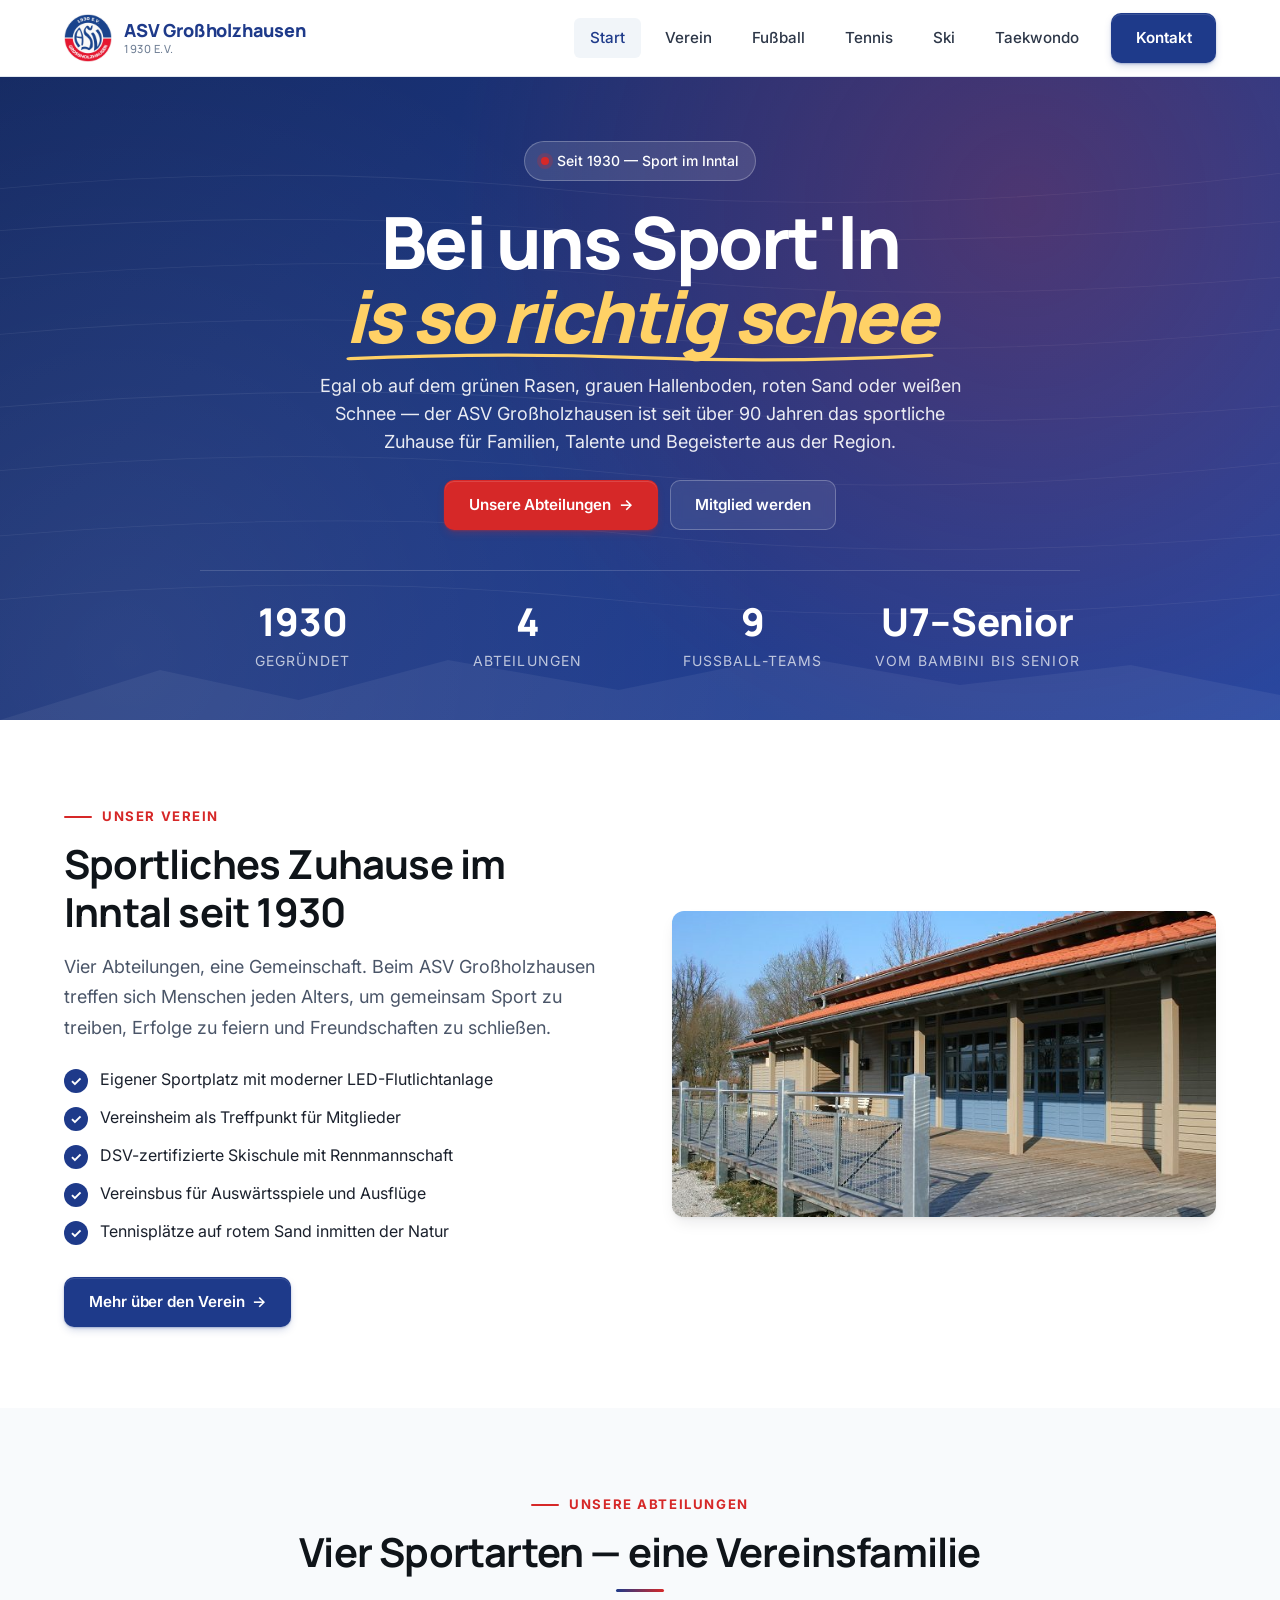
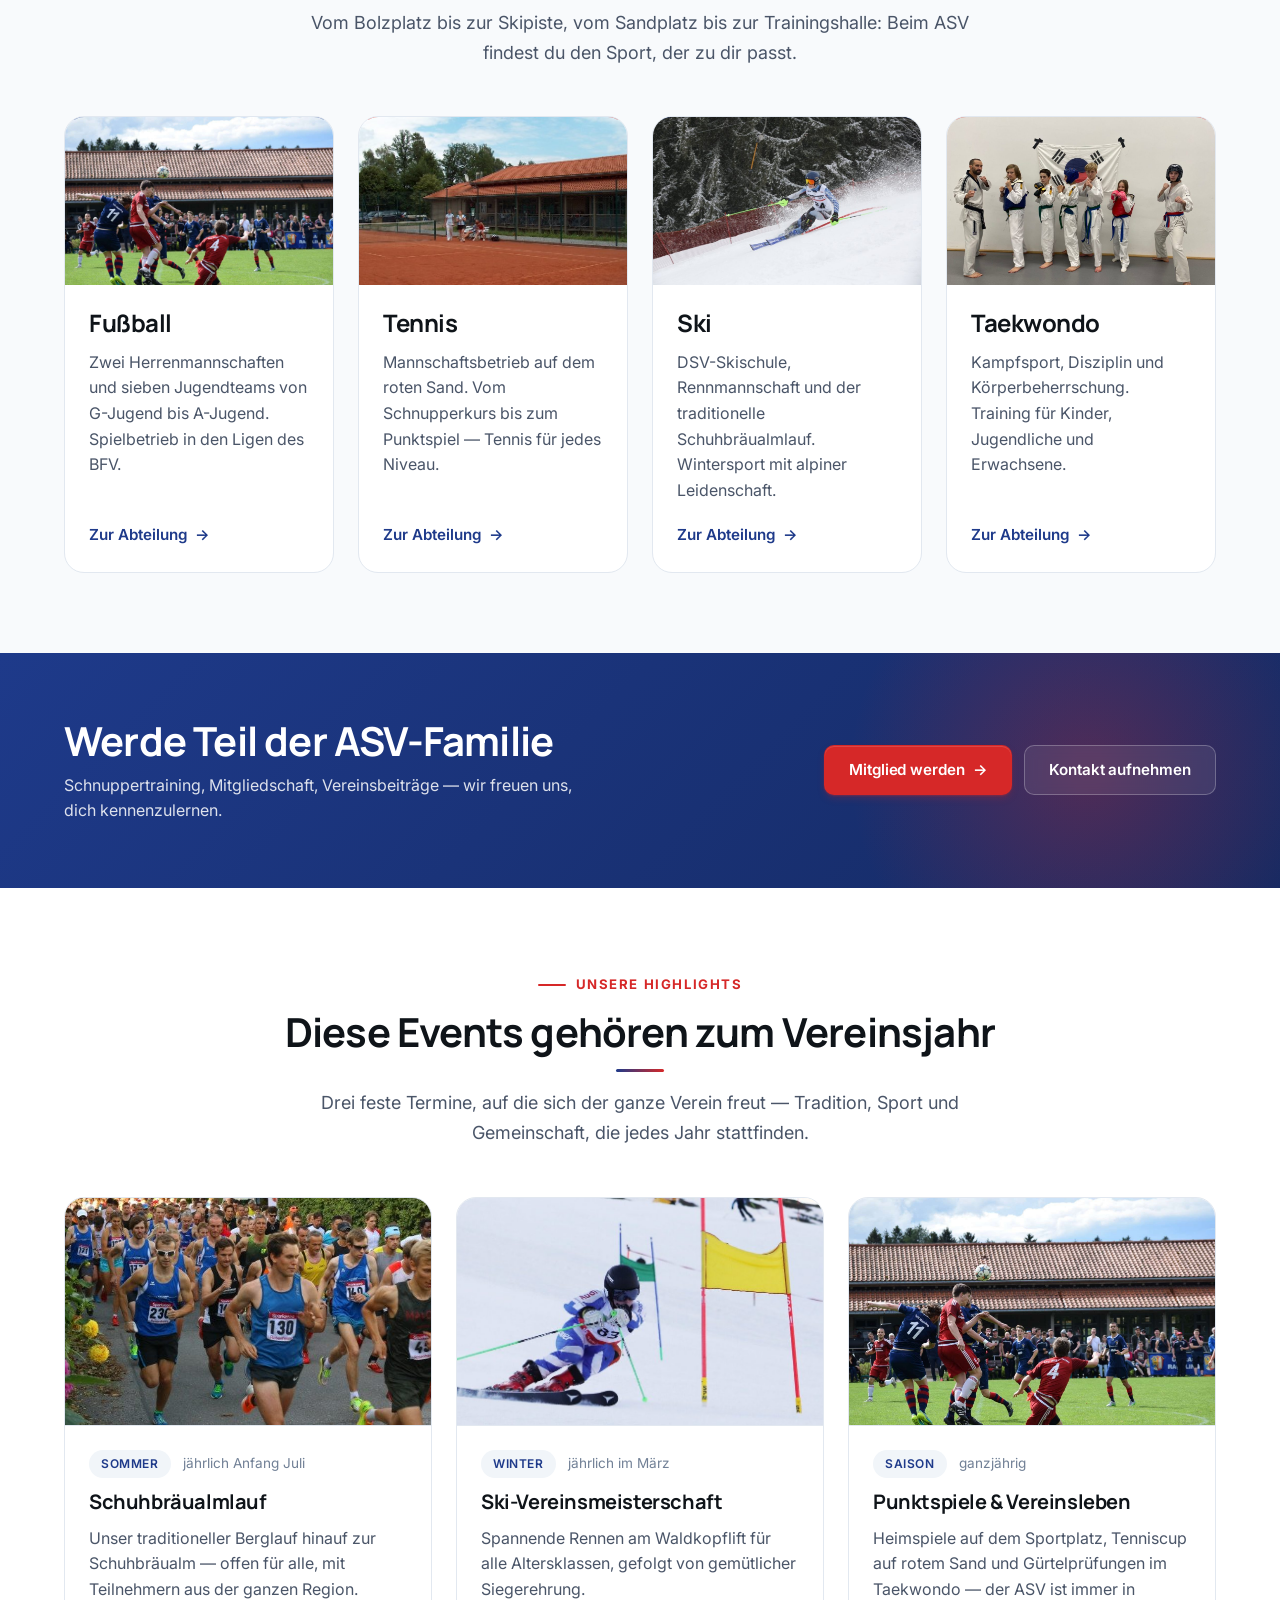
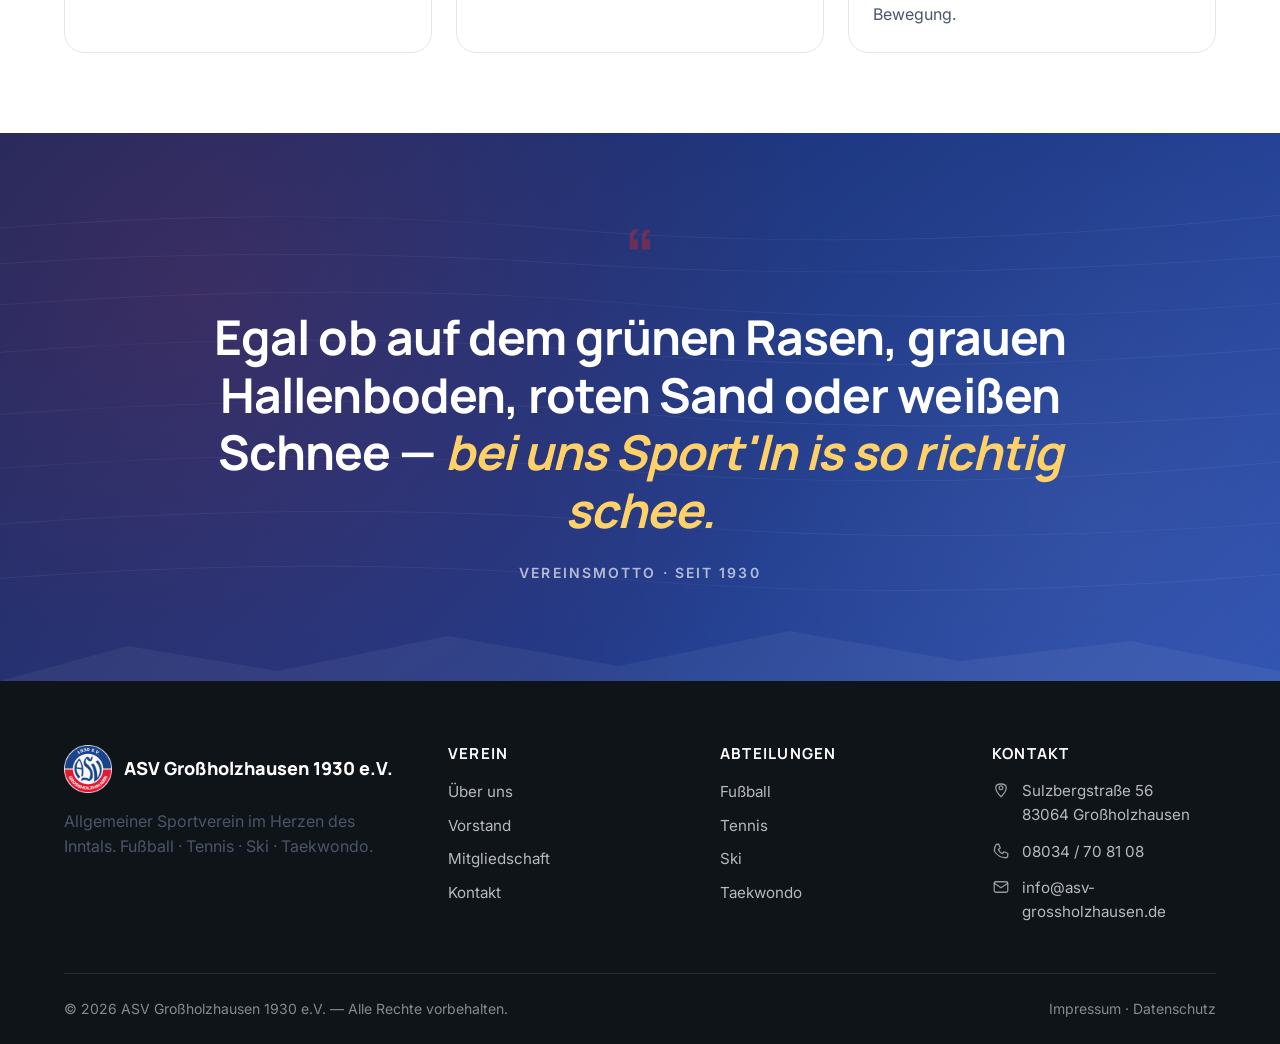
==== commit d2419980: "404-Seite, Schema.org, robots/sitemap, Bilder komprimiert, Maps mit Consent - 404.html mit gleichem " ====
--- a/index.html
+++ b/index.html
@@ -26,6 +26,40 @@
     <meta name="twitter:image" content="images/og-image.jpg">
     <link rel="stylesheet" href="https://fonts.googleapis.com/css2?family=Inter:wght@400;500;600;700&family=Manrope:wght@600;700;800&display=swap">
     <link rel="stylesheet" href="css/style.css">
+
+    <!-- Schema.org Structured Data -->
+    <script type="application/ld+json">
+    {
+        "@context": "https://schema.org",
+        "@type": "SportsOrganization",
+        "name": "ASV Großholzhausen 1930 e.V.",
+        "alternateName": "Allgemeiner Sportverein Großholzhausen",
+        "url": "https://asv-grossholzhausen.de",
+        "logo": "https://asv-grossholzhausen.de/images/logo.png",
+        "foundingDate": "1930",
+        "description": "Allgemeiner Sportverein im Inntal mit den Abteilungen Fußball, Tennis, Ski und Taekwondo.",
+        "sport": ["Fußball", "Tennis", "Ski", "Taekwondo"],
+        "address": {
+            "@type": "PostalAddress",
+            "streetAddress": "Sulzbergstraße 56",
+            "postalCode": "83064",
+            "addressLocality": "Großholzhausen",
+            "addressRegion": "Bayern",
+            "addressCountry": "DE"
+        },
+        "geo": {
+            "@type": "GeoCoordinates",
+            "latitude": 47.7588,
+            "longitude": 12.0767
+        },
+        "telephone": "+49-8034-708108",
+        "email": "info@asv-grossholzhausen.de",
+        "areaServed": {
+            "@type": "Place",
+            "name": "Inntal, Landkreis Rosenheim"
+        }
+    }
+    </script>
 </head>
 <body>
 
--- a/css/style.css
+++ b/css/style.css
@@ -2403,6 +2403,73 @@
     border: 0;
 }
 
+/* Map Consent Placeholder (DSGVO) */
+.map-consent {
+    position: absolute;
+    inset: 0;
+    display: flex;
+    align-items: center;
+    justify-content: center;
+    background:
+        linear-gradient(135deg, rgba(30, 58, 138, 0.85) 0%, rgba(30, 58, 138, 0.95) 100%),
+        repeating-linear-gradient(45deg, rgba(255,255,255,0.04) 0 2px, transparent 2px 12px);
+    color: #fff;
+    padding: var(--space-6);
+    text-align: center;
+}
+.map-consent-inner {
+    max-width: 420px;
+    display: flex;
+    flex-direction: column;
+    align-items: center;
+    gap: var(--space-3);
+}
+.map-consent-icon {
+    color: rgba(255,255,255,0.85);
+    margin-bottom: var(--space-1);
+}
+.map-consent h3 {
+    font-family: var(--font-display);
+    font-size: 1.25rem;
+    font-weight: 700;
+    color: #fff;
+    margin: 0;
+}
+.map-consent p {
+    font-size: 0.95rem;
+    line-height: 1.55;
+    color: rgba(255,255,255,0.88);
+    margin: 0 0 var(--space-2);
+}
+.map-consent p a {
+    color: #fff;
+    text-decoration: underline;
+    text-underline-offset: 3px;
+}
+.map-consent p a:hover {
+    color: rgba(255,255,255,0.8);
+}
+.map-consent .btn-primary {
+    background: #fff;
+    color: var(--blau);
+}
+.map-consent .btn-primary:hover {
+    background: rgba(255,255,255,0.92);
+    color: var(--blau-dunkel, var(--blau));
+}
+.map-consent-remember {
+    display: inline-flex;
+    align-items: center;
+    gap: 0.5rem;
+    font-size: 0.85rem;
+    color: rgba(255,255,255,0.8);
+    cursor: pointer;
+    margin-top: var(--space-1);
+}
+.map-consent-remember-input {
+    accent-color: #fff;
+}
+
 @media (max-width: 900px) {
     .anfahrt-grid {
         grid-template-columns: 1fr;
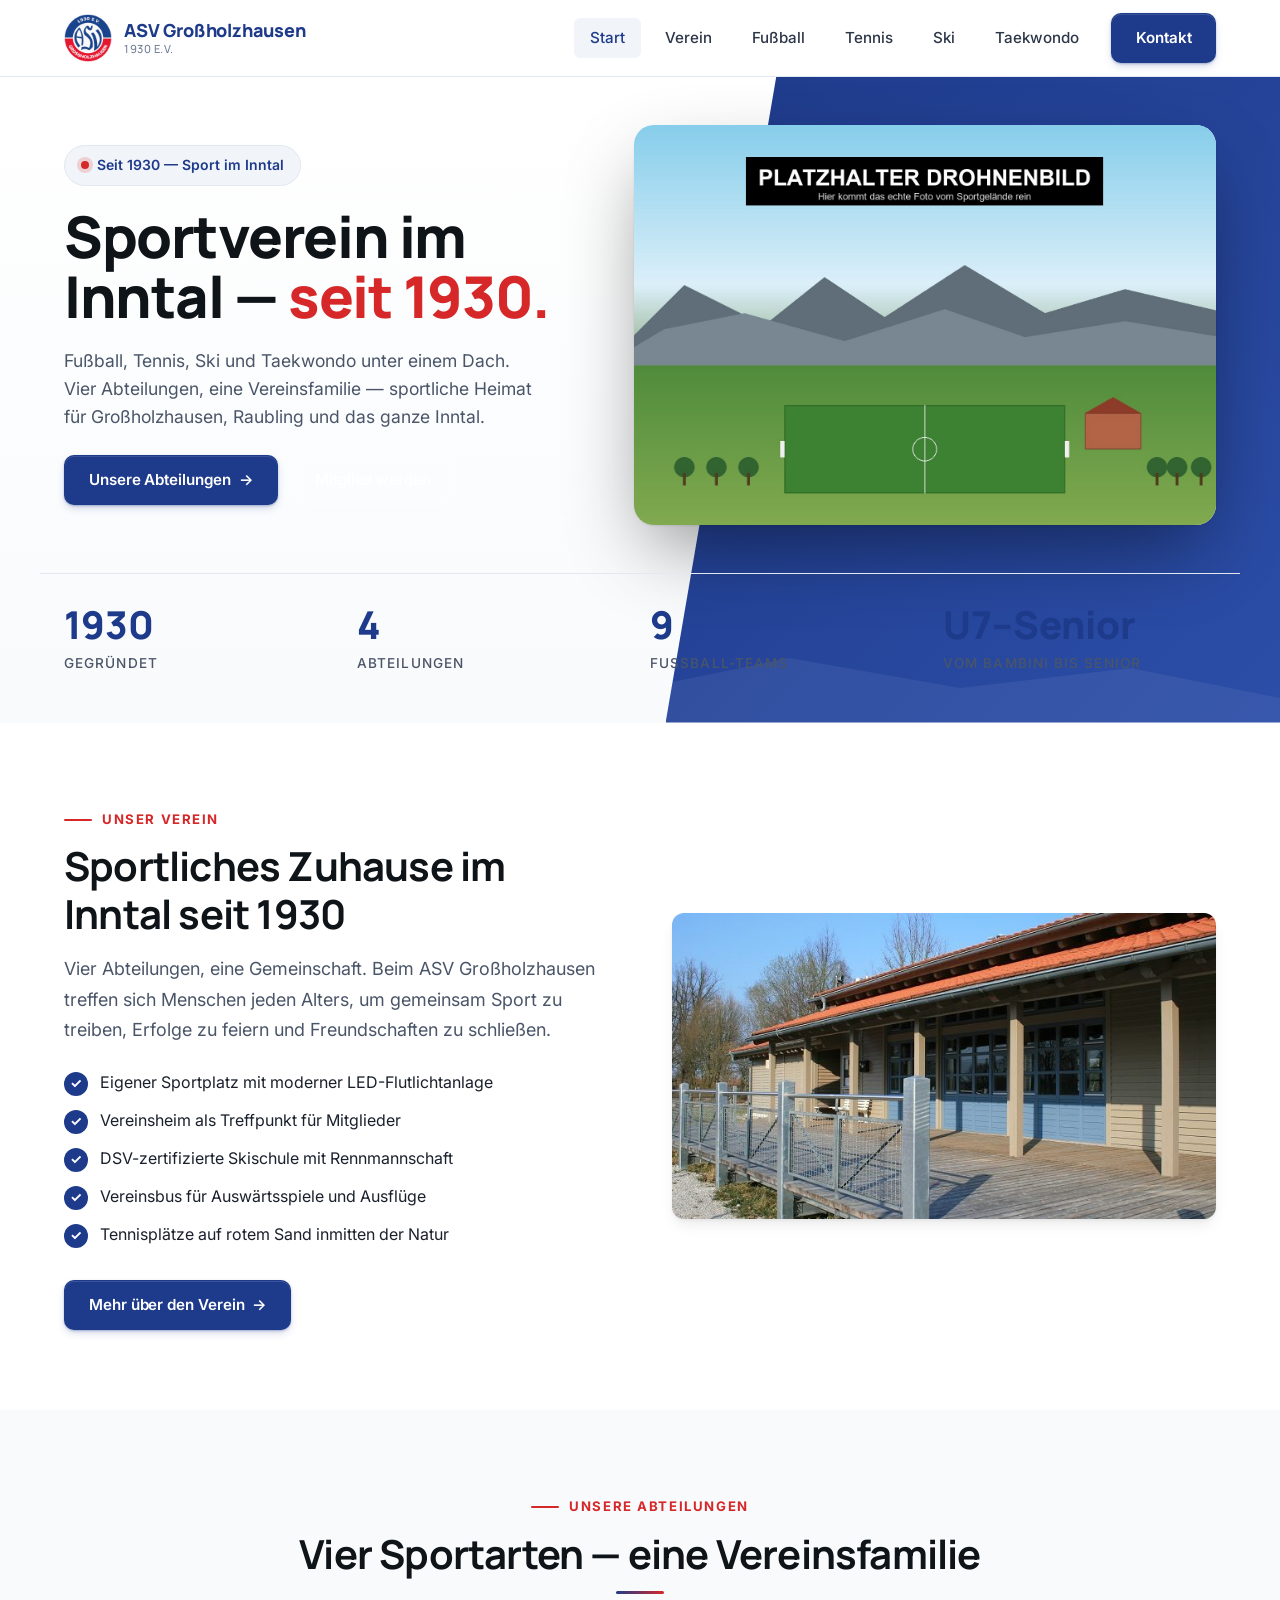
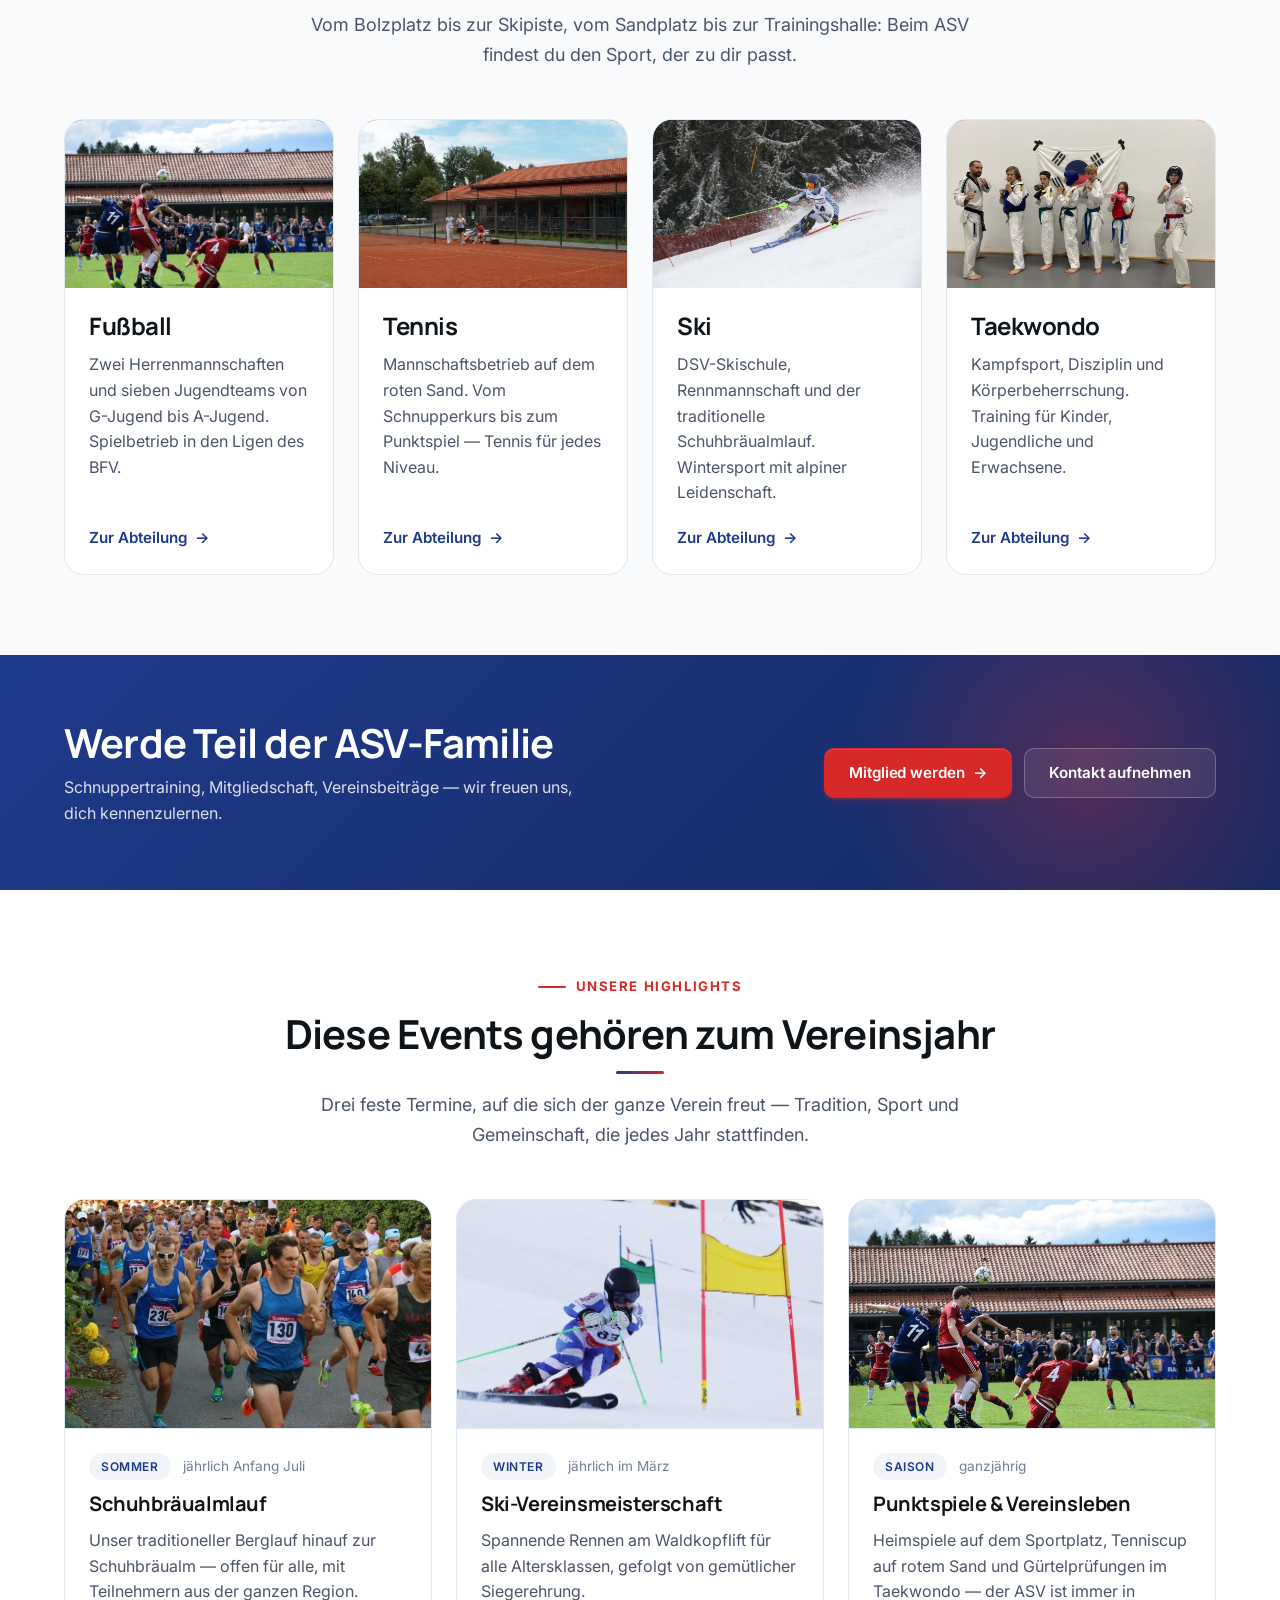
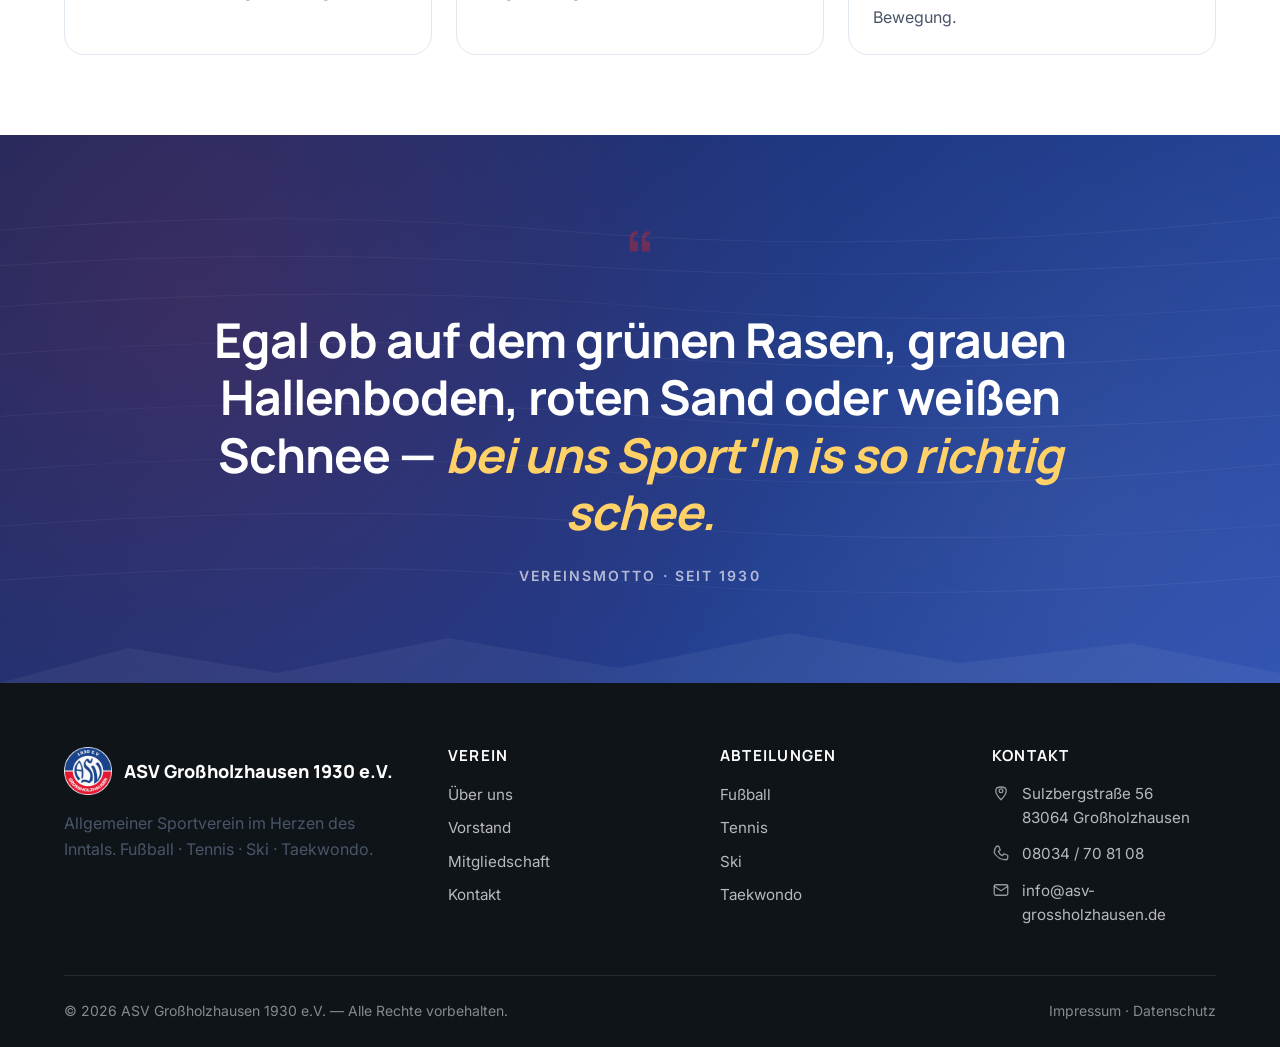
==== commit a00df286: "Hero komplett neu (Variante 3 Hybrid) + Telefonnummer fixiert - Neuer Hero auf Startseite: weisser H" ====
--- a/index.html
+++ b/index.html
@@ -1,4 +1,4 @@
-<!DOCTYPE html>
+﻿<!DOCTYPE html>
 <html lang="de">
 <head>
     <meta charset="UTF-8">
@@ -93,44 +93,51 @@
     </header>
 
     <!-- ============== HERO ============== -->
-    <section class="hero" style="--bg-image: url('images/vereinsheim.jpg');">
-        <div class="container">
-            <div class="hero-inner">
-                <span class="hero-badge">
-                    <span class="dot"></span>
-                    Seit 1930 — Sport im Inntal
-                </span>
-                <h1>
-                    Bei uns Sport'ln <span class="accent">is so richtig schee</span>
-                </h1>
-                <p class="hero-motto">
-                    Egal ob auf dem grünen Rasen, grauen Hallenboden, roten Sand oder weißen Schnee —
-                    der ASV Großholzhausen ist seit über 90 Jahren das sportliche Zuhause für Familien,
-                    Talente und Begeisterte aus der Region.
-                </p>
-                <div class="hero-actions">
-                    <a href="#abteilungen" class="btn btn-accent btn-arrow">Unsere Abteilungen</a>
-                    <a href="verein.html#mitgliedschaft" class="btn btn-ghost">Mitglied werden</a>
-                </div>
-
-                <div class="hero-stats">
-                    <div class="hero-stat">
-                        <span class="hero-stat-num">1930</span>
-                        <span class="hero-stat-label">Gegründet</span>
-                    </div>
-                    <div class="hero-stat">
-                        <span class="hero-stat-num">4</span>
-                        <span class="hero-stat-label">Abteilungen</span>
-                    </div>
-                    <div class="hero-stat">
-                        <span class="hero-stat-num">9</span>
-                        <span class="hero-stat-label">Fußball-Teams</span>
-                    </div>
-                    <div class="hero-stat">
-                        <span class="hero-stat-num">U7–Senior</span>
-                        <span class="hero-stat-label">Vom Bambini bis Senior</span>
-                    </div>
-                </div>
+    <section class="hero">
+        <div class="hero-inner">
+            <div class="hero-split">
+                <div class="hero-text">
+                    <span class="hero-badge">
+                        <span class="dot"></span>
+                        Seit 1930 — Sport im Inntal
+                    </span>
+                    <h1>
+                        Sportverein im Inntal — <span class="accent">seit 1930.</span>
+                    </h1>
+                    <p class="hero-motto">
+                        Fußball, Tennis, Ski und Taekwondo unter einem Dach.
+                        Vier Abteilungen, eine Vereinsfamilie — sportliche Heimat
+                        für Großholzhausen, Raubling und das ganze Inntal.
+                    </p>
+                    <div class="hero-actions">
+                        <a href="#abteilungen" class="btn btn-primary btn-arrow">Unsere Abteilungen</a>
+                        <a href="verein.html#mitgliedschaft" class="btn btn-ghost">Mitglied werden</a>
+                    </div>
+                </div>
+                <div class="hero-image">
+                    <img src="images/drohnenbild-platzhalter.jpg"
+                         alt="Luftaufnahme des ASV-Sportgeländes (Platzhalter — wird gegen echtes Drohnenfoto getauscht)"
+                         loading="eager">
+                </div>
+            </div>
+        </div>
+
+        <div class="hero-stats">
+            <div class="hero-stat">
+                <span class="hero-stat-num">1930</span>
+                <span class="hero-stat-label">Gegründet</span>
+            </div>
+            <div class="hero-stat">
+                <span class="hero-stat-num">4</span>
+                <span class="hero-stat-label">Abteilungen</span>
+            </div>
+            <div class="hero-stat">
+                <span class="hero-stat-num">9</span>
+                <span class="hero-stat-label">Fußball-Teams</span>
+            </div>
+            <div class="hero-stat">
+                <span class="hero-stat-num">U7–Senior</span>
+                <span class="hero-stat-label">Vom Bambini bis Senior</span>
             </div>
         </div>
     </section>
@@ -385,7 +392,7 @@
                         </div>
                         <div class="footer-contact-item">
                             <svg class="svg-icon" aria-hidden="true"><use href="images/icons.svg#icon-phone"/></svg>
-                            <a href="tel:+4980347081908">08034 / 70 81 08</a>
+                            <a href="tel:+498034708108">08034 / 70 81 08</a>
                         </div>
                         <div class="footer-contact-item">
                             <svg class="svg-icon" aria-hidden="true"><use href="images/icons.svg#icon-mail"/></svg>
--- a/css/style.css
+++ b/css/style.css
@@ -496,43 +496,57 @@
 
 
 /* --- 7. Hero --- */
+/* --- HERO (Startseite, Variante 3: Hybrid mit blauem Akzent-Streifen) --- */
 .hero {
     position: relative;
-    padding: var(--space-16) 0 var(--space-12);
-    background: linear-gradient(135deg, var(--blau-dunkel) 0%, var(--blau) 50%, var(--blau-hell) 100%);
-    color: var(--weiss);
+    padding: var(--space-12) 0;
+    background: linear-gradient(180deg, #ffffff 0%, var(--grau-50) 100%);
+    color: var(--grau-900);
     overflow: hidden;
 }
 
 .hero::before {
     content: "";
     position: absolute;
-    inset: 0;
-    background:
-        radial-gradient(circle at 80% 20%, rgba(214, 40, 40, 0.25) 0%, transparent 50%),
-        radial-gradient(circle at 10% 90%, rgba(255, 255, 255, 0.08) 0%, transparent 50%);
+    top: 0;
+    right: 0;
+    width: 48%;
+    height: 100%;
+    background: linear-gradient(135deg, var(--blau) 0%, #2c4ea8 100%);
+    clip-path: polygon(18% 0, 100% 0, 100% 100%, 0 100%);
+    z-index: 0;
     pointer-events: none;
 }
 
 .hero-inner {
     position: relative;
     z-index: 1;
-    max-width: 880px;
+    max-width: 1200px;
     margin: 0 auto;
-    text-align: center;
-}
+    padding: 0 var(--space-6);
+}
+
+.hero-split {
+    display: grid;
+    grid-template-columns: 1fr 1.1fr;
+    gap: var(--space-10);
+    align-items: center;
+}
+
+.hero-text { position: relative; }
 
 .hero-badge {
     display: inline-flex;
     align-items: center;
     gap: var(--space-2);
     padding: var(--space-2) var(--space-4);
-    background: rgba(255, 255, 255, 0.12);
-    border: 1px solid rgba(255, 255, 255, 0.25);
+    background: var(--grau-100);
+    border: 1px solid var(--grau-200);
     border-radius: var(--radius-full);
     font-size: 0.875rem;
-    font-weight: 500;
-    margin-bottom: var(--space-6);
+    font-weight: 600;
+    color: var(--blau);
+    margin-bottom: var(--space-5);
 }
 
 .hero-badge .dot {
@@ -540,84 +554,112 @@
     height: 8px;
     border-radius: 50%;
     background: var(--rot);
-    box-shadow: 0 0 0 4px rgba(214, 40, 40, 0.25);
+    box-shadow: 0 0 0 4px rgba(214, 40, 40, 0.18);
 }
 
 .hero h1 {
-    color: var(--weiss);
+    color: var(--grau-900);
     margin-bottom: var(--space-5);
-    font-size: clamp(2.25rem, 6.5vw, 4.5rem);
+    font-size: clamp(2rem, 4.8vw, 3.6rem);
     font-weight: 800;
-    letter-spacing: -0.035em;
-    line-height: 1.02;
+    letter-spacing: -0.025em;
+    line-height: 1.05;
 }
 
 .hero h1 .accent {
-    color: #ffd166;
-    font-style: italic;
+    color: var(--rot);
     position: relative;
     white-space: nowrap;
     display: inline-block;
 }
 
-.hero h1 .accent::after {
-    content: "";
-    position: absolute;
-    left: 0;
-    right: 0;
-    bottom: -0.15em;
-    height: 0.18em;
-    background-image: url("data:image/svg+xml;utf8,<svg xmlns='http://www.w3.org/2000/svg' viewBox='0 0 200 12' preserveAspectRatio='none'><path d='M2 8 Q 50 2 100 7 T 198 5' stroke='%23ffd166' stroke-width='3' fill='none' stroke-linecap='round'/></svg>");
-    background-repeat: no-repeat;
-    background-size: 100% 100%;
-}
-
 @media (max-width: 560px) {
     .hero h1 .accent { white-space: normal; }
 }
 
 .hero-motto {
-    font-size: 1.125rem;
-    line-height: 1.55;
-    color: rgba(255, 255, 255, 0.9);
-    max-width: 680px;
-    margin: 0 auto var(--space-6);
+    font-size: 1.1rem;
+    line-height: 1.6;
+    color: var(--grau-600);
+    max-width: 480px;
+    margin: 0 0 var(--space-6);
 }
 
 .hero-actions {
     display: flex;
     gap: var(--space-3);
-    justify-content: center;
     flex-wrap: wrap;
 }
 
+.hero-image {
+    border-radius: var(--radius-lg);
+    overflow: hidden;
+    box-shadow:
+        0 1px 2px rgba(0, 0, 0, 0.08),
+        0 32px 80px -15px rgba(0, 0, 0, 0.45);
+    aspect-ratio: 16 / 11;
+    background: var(--grau-100);
+}
+
+.hero-image img {
+    width: 100%;
+    height: 100%;
+    object-fit: cover;
+    display: block;
+}
+
 .hero-stats {
+    position: relative;
+    z-index: 1;
     display: grid;
     grid-template-columns: repeat(4, 1fr);
     gap: var(--space-5);
-    margin-top: var(--space-10);
+    margin-top: var(--space-12);
     padding-top: var(--space-8);
-    border-top: 1px solid rgba(255, 255, 255, 0.15);
-}
-
-.hero-stat { text-align: center; }
+    border-top: 1px solid var(--grau-200);
+    max-width: 1200px;
+    margin-left: auto;
+    margin-right: auto;
+    padding-left: var(--space-6);
+    padding-right: var(--space-6);
+}
+
+.hero-stat { text-align: left; }
 
 .hero-stat-num {
     display: block;
     font-family: var(--font-display);
     font-size: clamp(1.75rem, 3vw, 2.5rem);
     font-weight: 800;
-    color: var(--weiss);
+    color: var(--blau);
     line-height: 1;
 }
 
 .hero-stat-label {
     display: block;
-    font-size: 0.875rem;
-    color: rgba(255, 255, 255, 0.7);
+    font-size: 0.85rem;
+    color: var(--grau-600);
     margin-top: var(--space-2);
     text-transform: uppercase;
     letter-spacing: 0.08em;
+    font-weight: 500;
+}
+
+@media (max-width: 900px) {
+    .hero-split { grid-template-columns: 1fr; gap: var(--space-8); }
+    .hero::before {
+        width: 100%;
+        height: 50%;
+        top: auto;
+        bottom: 0;
+        clip-path: polygon(0 25%, 100% 0, 100% 100%, 0 100%);
+        opacity: 0.95;
+    }
+    .hero-stats { grid-template-columns: repeat(2, 1fr); gap: var(--space-6); }
+}
+
+@media (max-width: 560px) {
+    .hero-image { aspect-ratio: 4 / 3; }
 }
 
 
@@ -2513,16 +2555,8 @@
     --topo-pattern: url("data:image/svg+xml;utf8,<svg xmlns='http://www.w3.org/2000/svg' viewBox='0 0 800 800' preserveAspectRatio='none'><g fill='none' stroke='%23ffffff' stroke-width='1' opacity='0.07'><path d='M-50,150 Q150,100 350,140 T800,120'/><path d='M-50,200 Q150,160 350,190 T800,180'/><path d='M-50,260 Q200,210 400,250 T850,240'/><path d='M-50,330 Q180,280 380,320 T820,310'/><path d='M-50,420 Q200,370 400,410 T850,400'/><path d='M-50,500 Q170,450 370,490 T800,480'/><path d='M-50,580 Q200,530 400,570 T850,560'/><path d='M-50,660 Q180,610 380,650 T820,640'/></g></svg>");
 }
 
-.hero {
-    background-color: var(--blau-dunkel);
-    background-image:
-        var(--topo-pattern),
-        linear-gradient(135deg, rgba(21, 42, 99, 0.92) 0%, rgba(30, 58, 138, 0.85) 50%, rgba(44, 79, 176, 0.80) 100%),
-        var(--bg-image, none);
-    background-size: 100% 100%, 100% 100%, cover;
-    background-position: center, center, center;
-    background-repeat: no-repeat, no-repeat, no-repeat;
-}
+/* Hero-Override entfernt — Variante 3 (Startseite) hat eigenen Background.
+   .page-header (Abteilungs-Seiten) behält das Topo-Pattern + Blau-Gradient. */
 
 .page-header {
     background-color: var(--blau-dunkel);
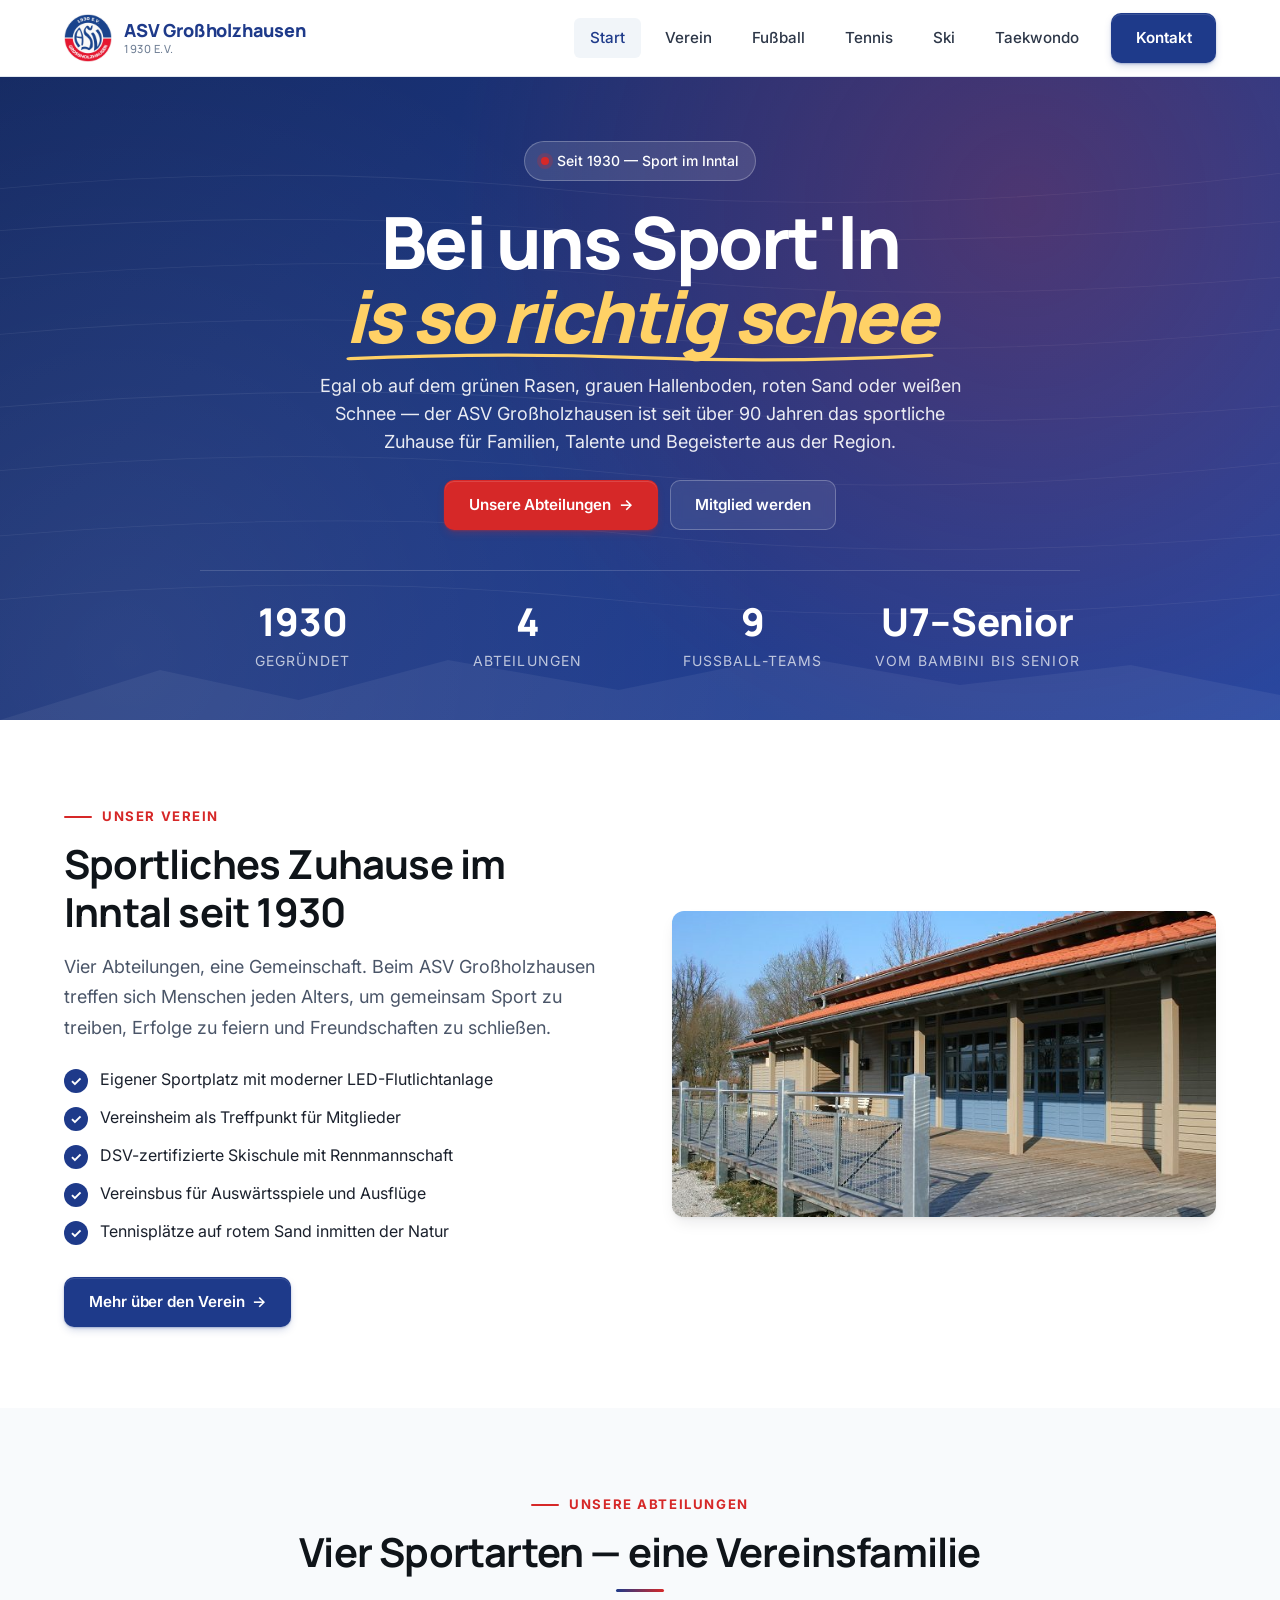
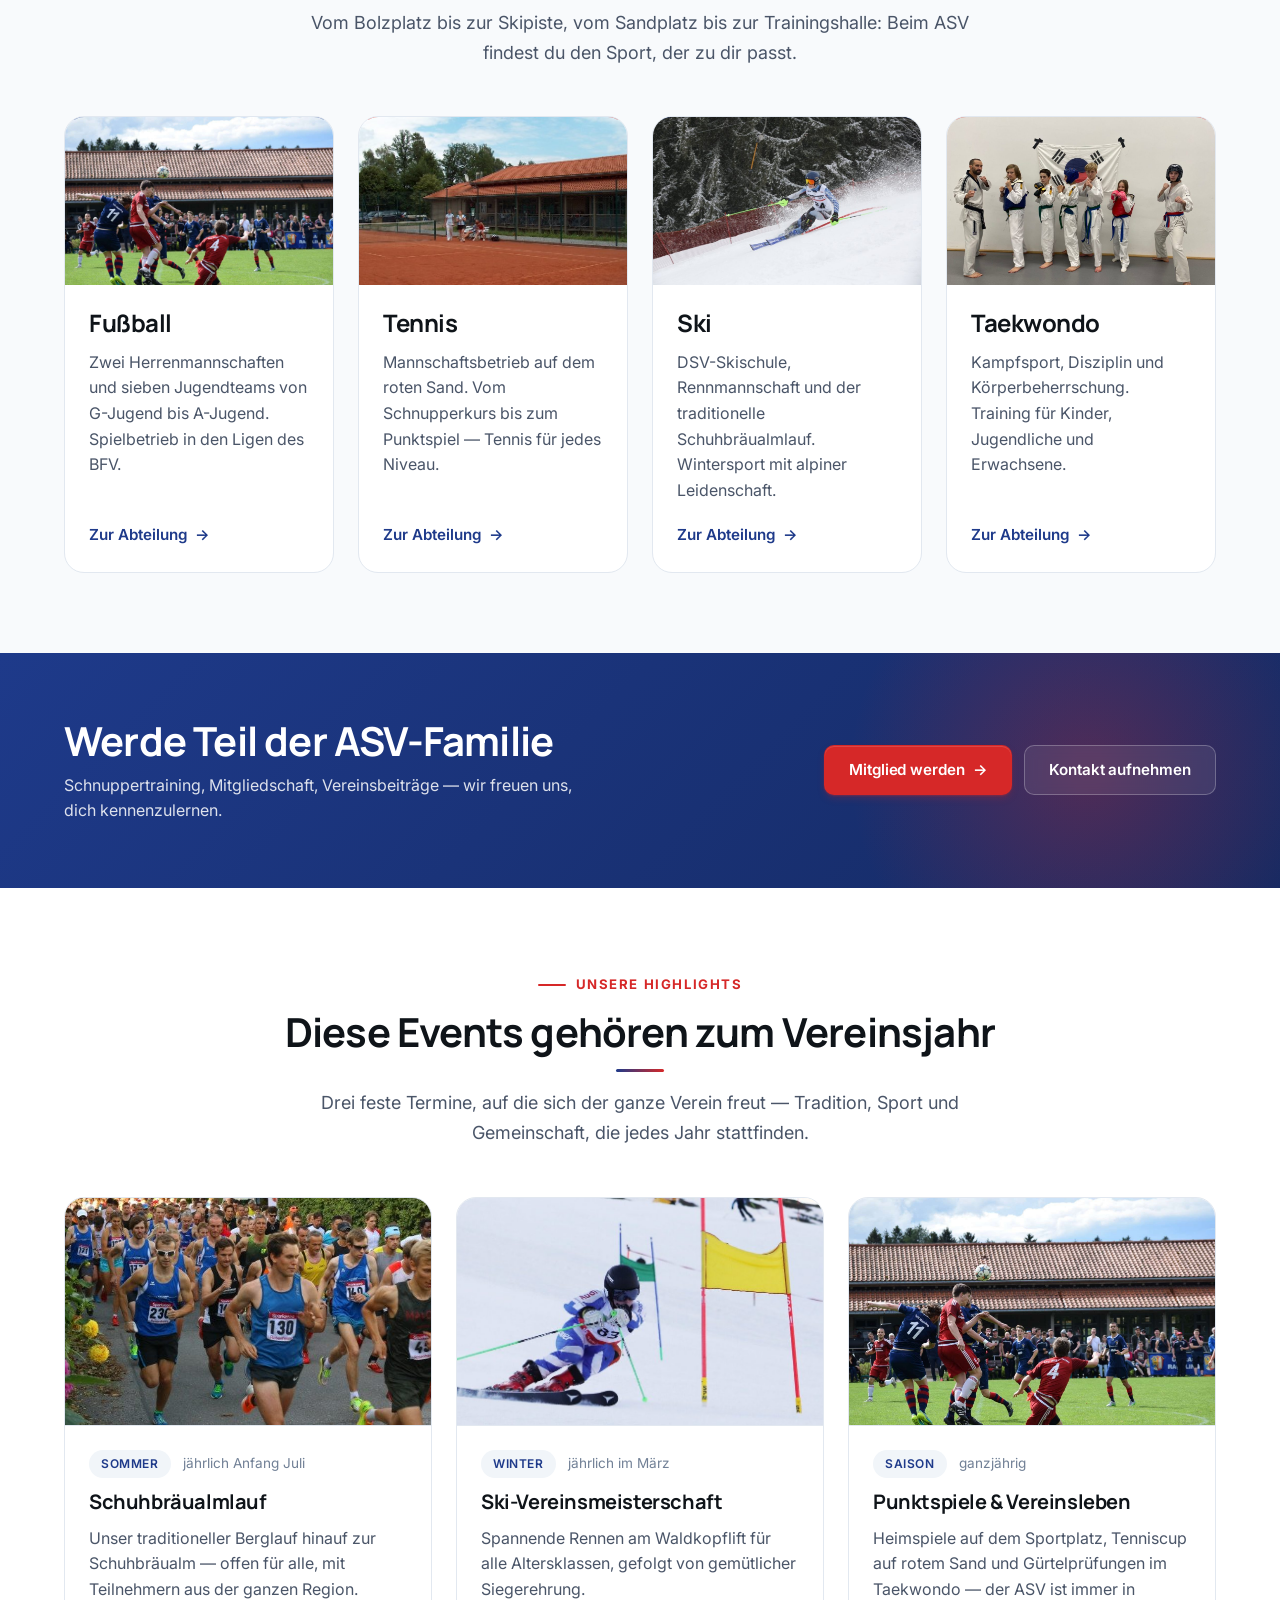
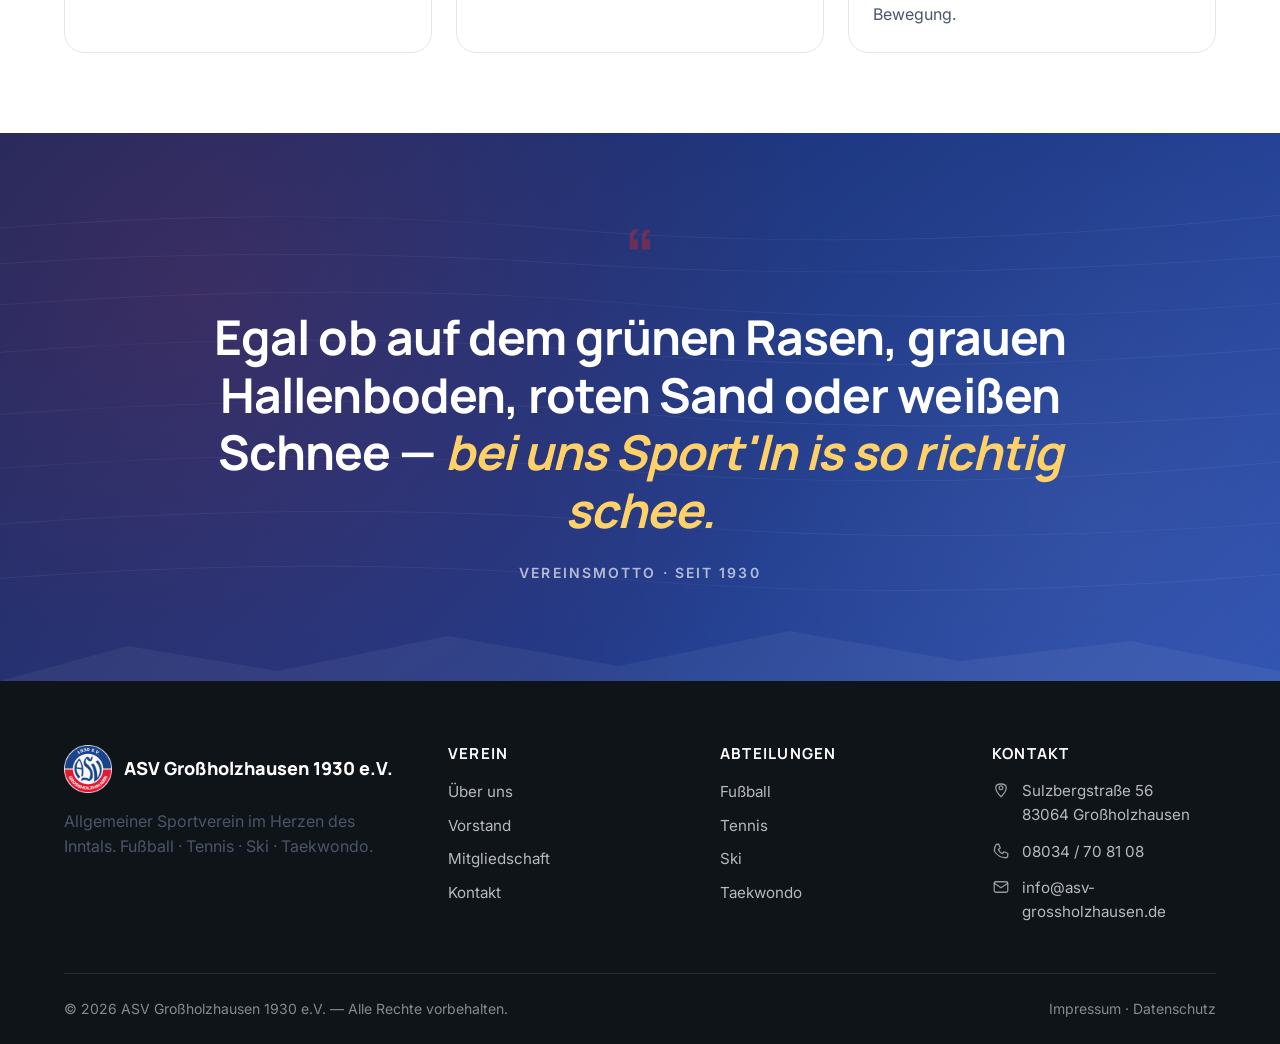
==== commit 84916b8f: "Hero zurück auf vorherige Version (Variante 3 verworfen wegen Mobile-Layout) - Hero-Section in index" ====
--- a/index.html
+++ b/index.html
@@ -93,51 +93,44 @@
     </header>
 
     <!-- ============== HERO ============== -->
-    <section class="hero">
-        <div class="hero-inner">
-            <div class="hero-split">
-                <div class="hero-text">
-                    <span class="hero-badge">
-                        <span class="dot"></span>
-                        Seit 1930 — Sport im Inntal
-                    </span>
-                    <h1>
-                        Sportverein im Inntal — <span class="accent">seit 1930.</span>
-                    </h1>
-                    <p class="hero-motto">
-                        Fußball, Tennis, Ski und Taekwondo unter einem Dach.
-                        Vier Abteilungen, eine Vereinsfamilie — sportliche Heimat
-                        für Großholzhausen, Raubling und das ganze Inntal.
-                    </p>
-                    <div class="hero-actions">
-                        <a href="#abteilungen" class="btn btn-primary btn-arrow">Unsere Abteilungen</a>
-                        <a href="verein.html#mitgliedschaft" class="btn btn-ghost">Mitglied werden</a>
-                    </div>
-                </div>
-                <div class="hero-image">
-                    <img src="images/drohnenbild-platzhalter.jpg"
-                         alt="Luftaufnahme des ASV-Sportgeländes (Platzhalter — wird gegen echtes Drohnenfoto getauscht)"
-                         loading="eager">
-                </div>
-            </div>
-        </div>
-
-        <div class="hero-stats">
-            <div class="hero-stat">
-                <span class="hero-stat-num">1930</span>
-                <span class="hero-stat-label">Gegründet</span>
-            </div>
-            <div class="hero-stat">
-                <span class="hero-stat-num">4</span>
-                <span class="hero-stat-label">Abteilungen</span>
-            </div>
-            <div class="hero-stat">
-                <span class="hero-stat-num">9</span>
-                <span class="hero-stat-label">Fußball-Teams</span>
-            </div>
-            <div class="hero-stat">
-                <span class="hero-stat-num">U7–Senior</span>
-                <span class="hero-stat-label">Vom Bambini bis Senior</span>
+    <section class="hero" style="--bg-image: url('images/vereinsheim.jpg');">
+        <div class="container">
+            <div class="hero-inner">
+                <span class="hero-badge">
+                    <span class="dot"></span>
+                    Seit 1930 — Sport im Inntal
+                </span>
+                <h1>
+                    Bei uns Sport'ln <span class="accent">is so richtig schee</span>
+                </h1>
+                <p class="hero-motto">
+                    Egal ob auf dem grünen Rasen, grauen Hallenboden, roten Sand oder weißen Schnee —
+                    der ASV Großholzhausen ist seit über 90 Jahren das sportliche Zuhause für Familien,
+                    Talente und Begeisterte aus der Region.
+                </p>
+                <div class="hero-actions">
+                    <a href="#abteilungen" class="btn btn-accent btn-arrow">Unsere Abteilungen</a>
+                    <a href="verein.html#mitgliedschaft" class="btn btn-ghost">Mitglied werden</a>
+                </div>
+
+                <div class="hero-stats">
+                    <div class="hero-stat">
+                        <span class="hero-stat-num">1930</span>
+                        <span class="hero-stat-label">Gegründet</span>
+                    </div>
+                    <div class="hero-stat">
+                        <span class="hero-stat-num">4</span>
+                        <span class="hero-stat-label">Abteilungen</span>
+                    </div>
+                    <div class="hero-stat">
+                        <span class="hero-stat-num">9</span>
+                        <span class="hero-stat-label">Fußball-Teams</span>
+                    </div>
+                    <div class="hero-stat">
+                        <span class="hero-stat-num">U7–Senior</span>
+                        <span class="hero-stat-label">Vom Bambini bis Senior</span>
+                    </div>
+                </div>
             </div>
         </div>
     </section>
--- a/css/style.css
+++ b/css/style.css
@@ -496,57 +496,43 @@
 
 
 /* --- 7. Hero --- */
-/* --- HERO (Startseite, Variante 3: Hybrid mit blauem Akzent-Streifen) --- */
 .hero {
     position: relative;
-    padding: var(--space-12) 0;
-    background: linear-gradient(180deg, #ffffff 0%, var(--grau-50) 100%);
-    color: var(--grau-900);
+    padding: var(--space-16) 0 var(--space-12);
+    background: linear-gradient(135deg, var(--blau-dunkel) 0%, var(--blau) 50%, var(--blau-hell) 100%);
+    color: var(--weiss);
     overflow: hidden;
 }
 
 .hero::before {
     content: "";
     position: absolute;
-    top: 0;
-    right: 0;
-    width: 48%;
-    height: 100%;
-    background: linear-gradient(135deg, var(--blau) 0%, #2c4ea8 100%);
-    clip-path: polygon(18% 0, 100% 0, 100% 100%, 0 100%);
-    z-index: 0;
+    inset: 0;
+    background:
+        radial-gradient(circle at 80% 20%, rgba(214, 40, 40, 0.25) 0%, transparent 50%),
+        radial-gradient(circle at 10% 90%, rgba(255, 255, 255, 0.08) 0%, transparent 50%);
     pointer-events: none;
 }
 
 .hero-inner {
     position: relative;
     z-index: 1;
-    max-width: 1200px;
+    max-width: 880px;
     margin: 0 auto;
-    padding: 0 var(--space-6);
-}
-
-.hero-split {
-    display: grid;
-    grid-template-columns: 1fr 1.1fr;
-    gap: var(--space-10);
-    align-items: center;
-}
-
-.hero-text { position: relative; }
+    text-align: center;
+}
 
 .hero-badge {
     display: inline-flex;
     align-items: center;
     gap: var(--space-2);
     padding: var(--space-2) var(--space-4);
-    background: var(--grau-100);
-    border: 1px solid var(--grau-200);
+    background: rgba(255, 255, 255, 0.12);
+    border: 1px solid rgba(255, 255, 255, 0.25);
     border-radius: var(--radius-full);
     font-size: 0.875rem;
-    font-weight: 600;
-    color: var(--blau);
-    margin-bottom: var(--space-5);
+    font-weight: 500;
+    margin-bottom: var(--space-6);
 }
 
 .hero-badge .dot {
@@ -554,112 +540,84 @@
     height: 8px;
     border-radius: 50%;
     background: var(--rot);
-    box-shadow: 0 0 0 4px rgba(214, 40, 40, 0.18);
+    box-shadow: 0 0 0 4px rgba(214, 40, 40, 0.25);
 }
 
 .hero h1 {
-    color: var(--grau-900);
+    color: var(--weiss);
     margin-bottom: var(--space-5);
-    font-size: clamp(2rem, 4.8vw, 3.6rem);
+    font-size: clamp(2.25rem, 6.5vw, 4.5rem);
     font-weight: 800;
-    letter-spacing: -0.025em;
-    line-height: 1.05;
+    letter-spacing: -0.035em;
+    line-height: 1.02;
 }
 
 .hero h1 .accent {
-    color: var(--rot);
+    color: #ffd166;
+    font-style: italic;
     position: relative;
     white-space: nowrap;
     display: inline-block;
 }
 
+.hero h1 .accent::after {
+    content: "";
+    position: absolute;
+    left: 0;
+    right: 0;
+    bottom: -0.15em;
+    height: 0.18em;
+    background-image: url("data:image/svg+xml;utf8,<svg xmlns='http://www.w3.org/2000/svg' viewBox='0 0 200 12' preserveAspectRatio='none'><path d='M2 8 Q 50 2 100 7 T 198 5' stroke='%23ffd166' stroke-width='3' fill='none' stroke-linecap='round'/></svg>");
+    background-repeat: no-repeat;
+    background-size: 100% 100%;
+}
+
 @media (max-width: 560px) {
     .hero h1 .accent { white-space: normal; }
 }
 
 .hero-motto {
-    font-size: 1.1rem;
-    line-height: 1.6;
-    color: var(--grau-600);
-    max-width: 480px;
-    margin: 0 0 var(--space-6);
+    font-size: 1.125rem;
+    line-height: 1.55;
+    color: rgba(255, 255, 255, 0.9);
+    max-width: 680px;
+    margin: 0 auto var(--space-6);
 }
 
 .hero-actions {
     display: flex;
     gap: var(--space-3);
+    justify-content: center;
     flex-wrap: wrap;
 }
 
-.hero-image {
-    border-radius: var(--radius-lg);
-    overflow: hidden;
-    box-shadow:
-        0 1px 2px rgba(0, 0, 0, 0.08),
-        0 32px 80px -15px rgba(0, 0, 0, 0.45);
-    aspect-ratio: 16 / 11;
-    background: var(--grau-100);
-}
-
-.hero-image img {
-    width: 100%;
-    height: 100%;
-    object-fit: cover;
-    display: block;
-}
-
 .hero-stats {
-    position: relative;
-    z-index: 1;
     display: grid;
     grid-template-columns: repeat(4, 1fr);
     gap: var(--space-5);
-    margin-top: var(--space-12);
+    margin-top: var(--space-10);
     padding-top: var(--space-8);
-    border-top: 1px solid var(--grau-200);
-    max-width: 1200px;
-    margin-left: auto;
-    margin-right: auto;
-    padding-left: var(--space-6);
-    padding-right: var(--space-6);
-}
-
-.hero-stat { text-align: left; }
+    border-top: 1px solid rgba(255, 255, 255, 0.15);
+}
+
+.hero-stat { text-align: center; }
 
 .hero-stat-num {
     display: block;
     font-family: var(--font-display);
     font-size: clamp(1.75rem, 3vw, 2.5rem);
     font-weight: 800;
-    color: var(--blau);
+    color: var(--weiss);
     line-height: 1;
 }
 
 .hero-stat-label {
     display: block;
-    font-size: 0.85rem;
-    color: var(--grau-600);
+    font-size: 0.875rem;
+    color: rgba(255, 255, 255, 0.7);
     margin-top: var(--space-2);
     text-transform: uppercase;
     letter-spacing: 0.08em;
-    font-weight: 500;
-}
-
-@media (max-width: 900px) {
-    .hero-split { grid-template-columns: 1fr; gap: var(--space-8); }
-    .hero::before {
-        width: 100%;
-        height: 50%;
-        top: auto;
-        bottom: 0;
-        clip-path: polygon(0 25%, 100% 0, 100% 100%, 0 100%);
-        opacity: 0.95;
-    }
-    .hero-stats { grid-template-columns: repeat(2, 1fr); gap: var(--space-6); }
-}
-
-@media (max-width: 560px) {
-    .hero-image { aspect-ratio: 4 / 3; }
 }
 
 
@@ -2555,8 +2513,16 @@
     --topo-pattern: url("data:image/svg+xml;utf8,<svg xmlns='http://www.w3.org/2000/svg' viewBox='0 0 800 800' preserveAspectRatio='none'><g fill='none' stroke='%23ffffff' stroke-width='1' opacity='0.07'><path d='M-50,150 Q150,100 350,140 T800,120'/><path d='M-50,200 Q150,160 350,190 T800,180'/><path d='M-50,260 Q200,210 400,250 T850,240'/><path d='M-50,330 Q180,280 380,320 T820,310'/><path d='M-50,420 Q200,370 400,410 T850,400'/><path d='M-50,500 Q170,450 370,490 T800,480'/><path d='M-50,580 Q200,530 400,570 T850,560'/><path d='M-50,660 Q180,610 380,650 T820,640'/></g></svg>");
 }
 
-/* Hero-Override entfernt — Variante 3 (Startseite) hat eigenen Background.
-   .page-header (Abteilungs-Seiten) behält das Topo-Pattern + Blau-Gradient. */
+.hero {
+    background-color: var(--blau-dunkel);
+    background-image:
+        var(--topo-pattern),
+        linear-gradient(135deg, rgba(21, 42, 99, 0.92) 0%, rgba(30, 58, 138, 0.85) 50%, rgba(44, 79, 176, 0.80) 100%),
+        var(--bg-image, none);
+    background-size: 100% 100%, 100% 100%, cover;
+    background-position: center, center, center;
+    background-repeat: no-repeat, no-repeat, no-repeat;
+}
 
 .page-header {
     background-color: var(--blau-dunkel);
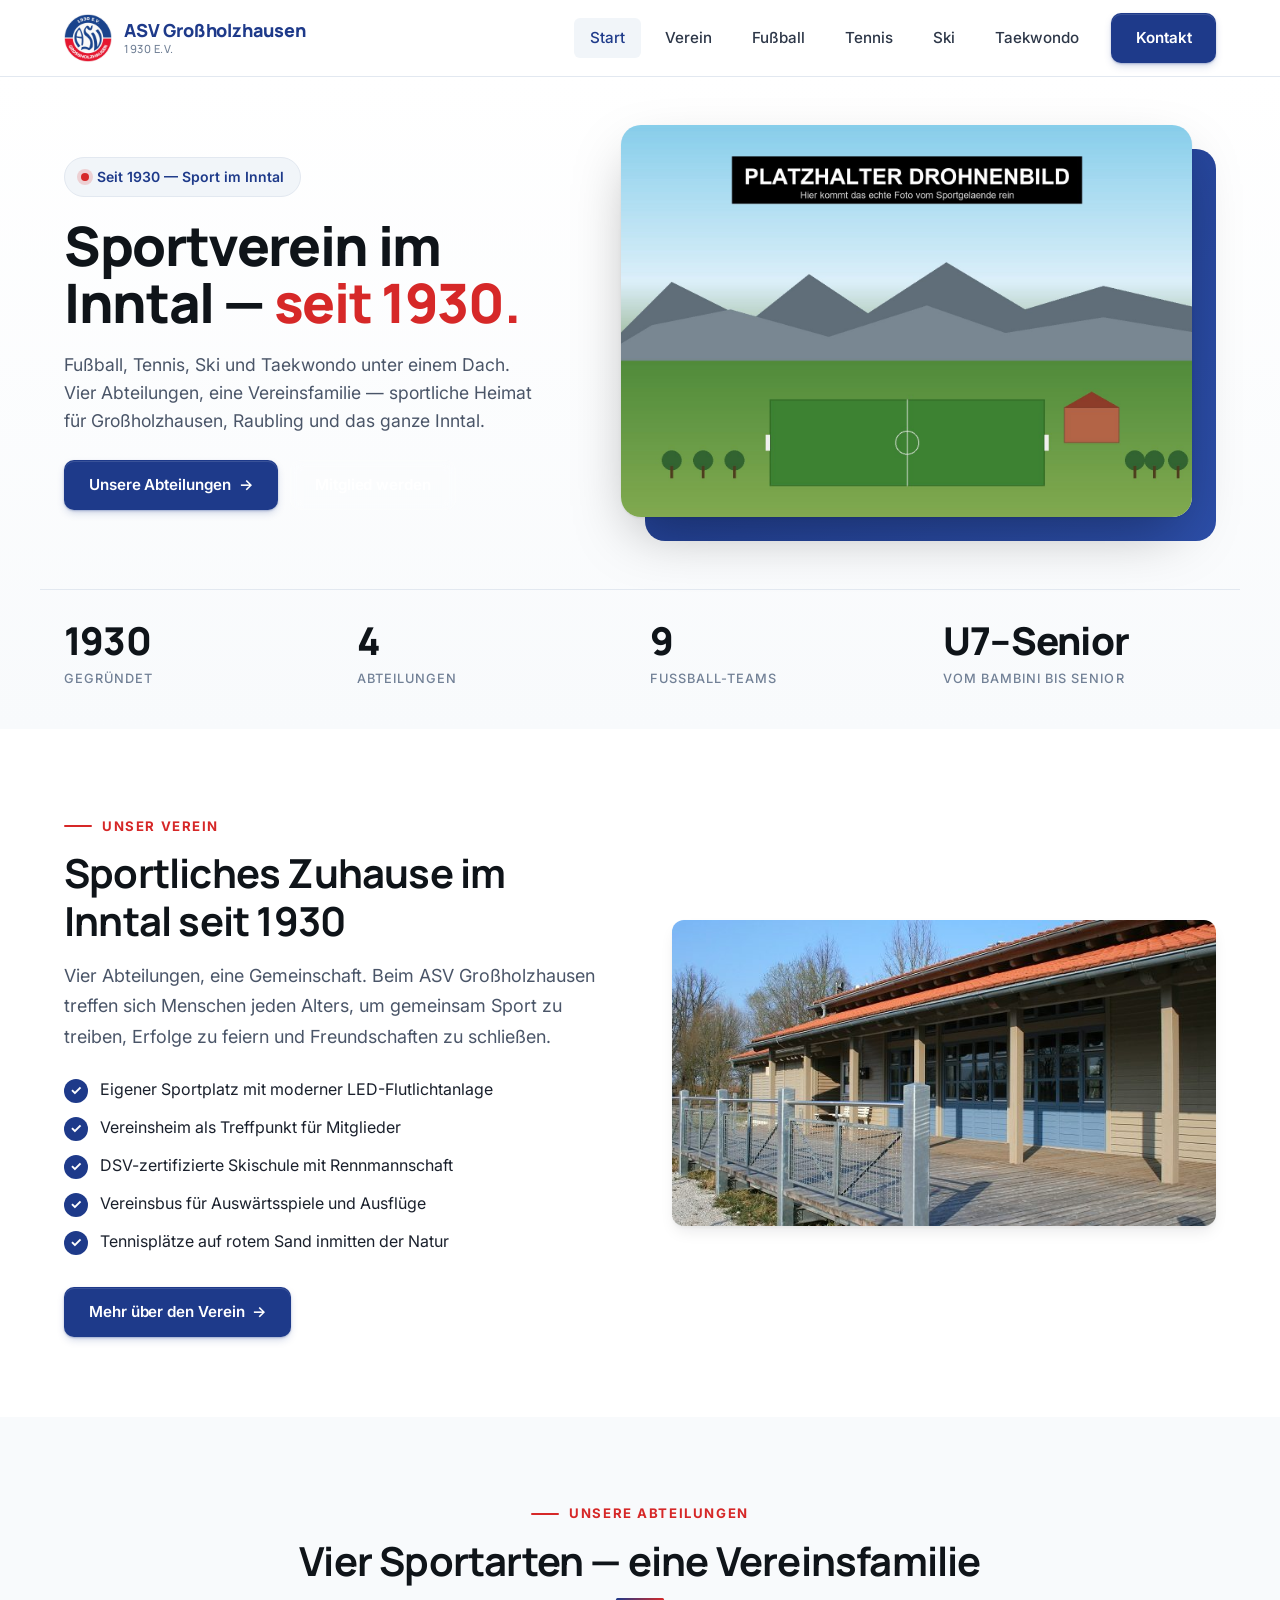
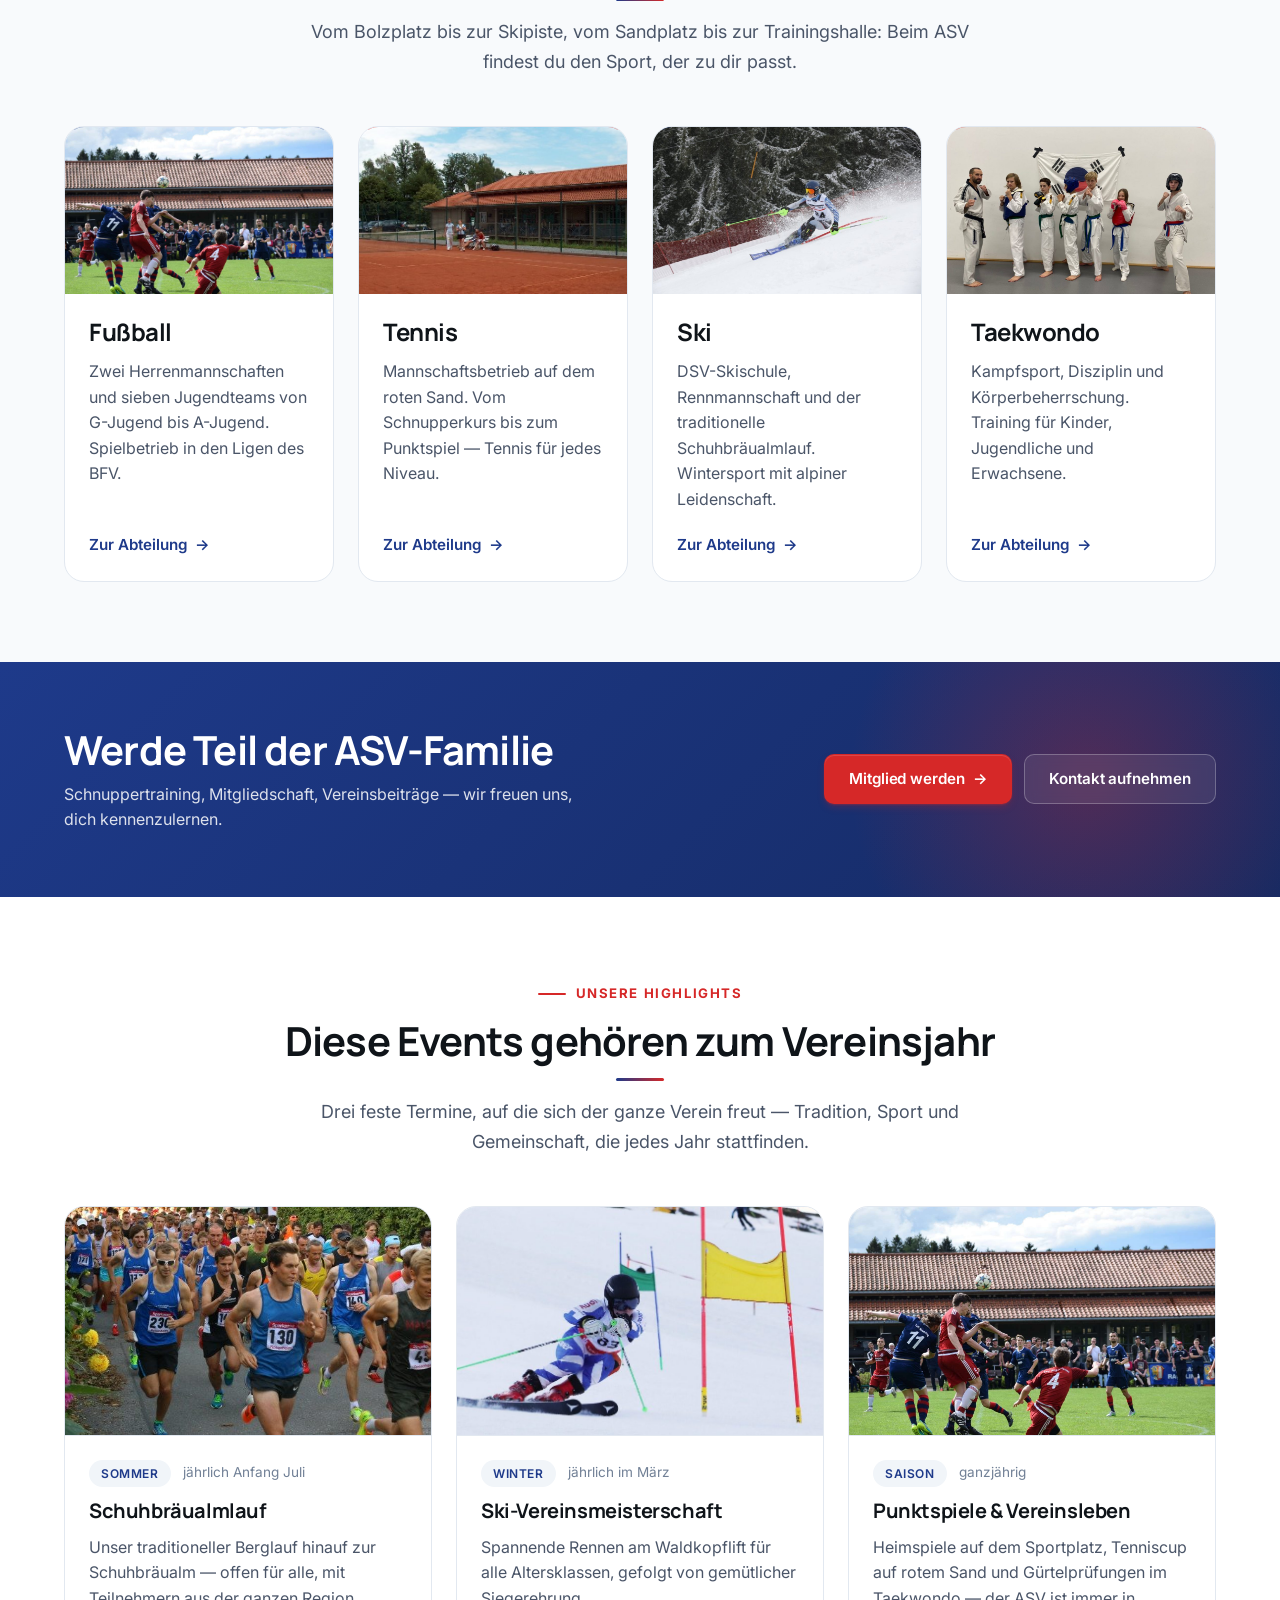
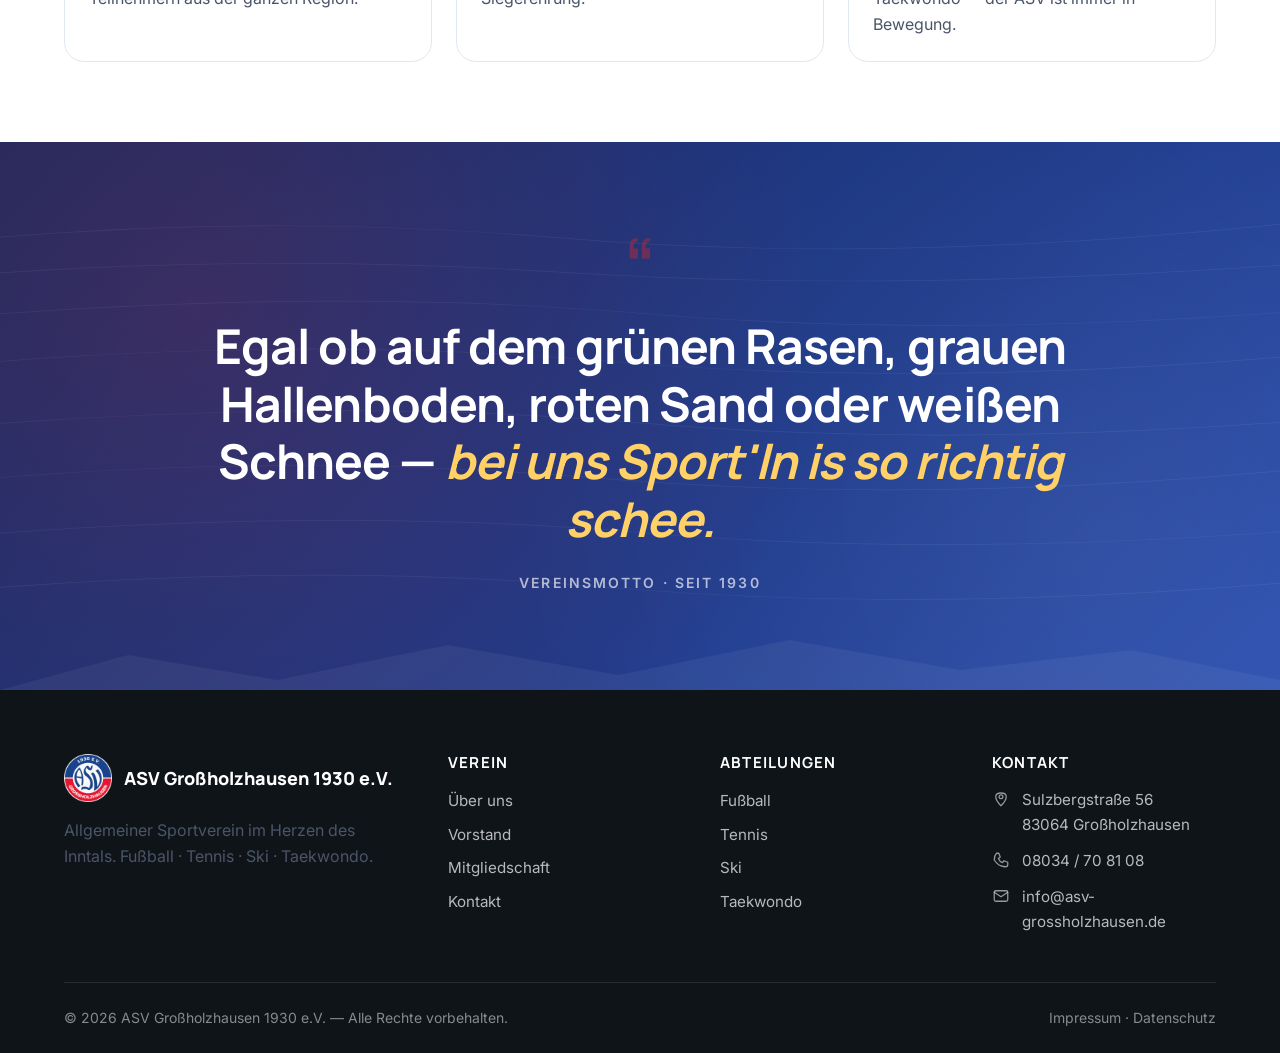
==== commit 624c1b08: "[experiment] Hero V3 v2: heller BG + blauer Bild-Akzent + Mobile-Cleanup Desktop: - Background kompl" ====
--- a/index.html
+++ b/index.html
@@ -93,44 +93,53 @@
     </header>
 
     <!-- ============== HERO ============== -->
-    <section class="hero" style="--bg-image: url('images/vereinsheim.jpg');">
-        <div class="container">
-            <div class="hero-inner">
-                <span class="hero-badge">
-                    <span class="dot"></span>
-                    Seit 1930 — Sport im Inntal
-                </span>
-                <h1>
-                    Bei uns Sport'ln <span class="accent">is so richtig schee</span>
-                </h1>
-                <p class="hero-motto">
-                    Egal ob auf dem grünen Rasen, grauen Hallenboden, roten Sand oder weißen Schnee —
-                    der ASV Großholzhausen ist seit über 90 Jahren das sportliche Zuhause für Familien,
-                    Talente und Begeisterte aus der Region.
-                </p>
-                <div class="hero-actions">
-                    <a href="#abteilungen" class="btn btn-accent btn-arrow">Unsere Abteilungen</a>
-                    <a href="verein.html#mitgliedschaft" class="btn btn-ghost">Mitglied werden</a>
-                </div>
-
-                <div class="hero-stats">
-                    <div class="hero-stat">
-                        <span class="hero-stat-num">1930</span>
-                        <span class="hero-stat-label">Gegründet</span>
-                    </div>
-                    <div class="hero-stat">
-                        <span class="hero-stat-num">4</span>
-                        <span class="hero-stat-label">Abteilungen</span>
-                    </div>
-                    <div class="hero-stat">
-                        <span class="hero-stat-num">9</span>
-                        <span class="hero-stat-label">Fußball-Teams</span>
-                    </div>
-                    <div class="hero-stat">
-                        <span class="hero-stat-num">U7–Senior</span>
-                        <span class="hero-stat-label">Vom Bambini bis Senior</span>
-                    </div>
-                </div>
+    <section class="hero">
+        <div class="hero-inner">
+            <div class="hero-split">
+                <div class="hero-text">
+                    <span class="hero-badge">
+                        <span class="dot"></span>
+                        Seit 1930 — Sport im Inntal
+                    </span>
+                    <h1>
+                        Sportverein im Inntal — <span class="accent">seit 1930.</span>
+                    </h1>
+                    <p class="hero-motto">
+                        Fußball, Tennis, Ski und Taekwondo unter einem Dach.
+                        Vier Abteilungen, eine Vereinsfamilie — sportliche Heimat
+                        für Großholzhausen, Raubling und das ganze Inntal.
+                    </p>
+                    <div class="hero-actions">
+                        <a href="#abteilungen" class="btn btn-primary btn-arrow">Unsere Abteilungen</a>
+                        <a href="verein.html#mitgliedschaft" class="btn btn-ghost">Mitglied werden</a>
+                    </div>
+                </div>
+                <div class="hero-image-wrap">
+                    <div class="hero-image">
+                        <img src="images/drohnenbild-platzhalter.jpg"
+                             alt="Luftaufnahme des ASV-Sportgeländes (Platzhalter — wird gegen echtes Drohnenfoto getauscht)"
+                             loading="eager">
+                    </div>
+                </div>
+            </div>
+        </div>
+
+        <div class="hero-stats">
+            <div class="hero-stat">
+                <span class="hero-stat-num">1930</span>
+                <span class="hero-stat-label">Gegründet</span>
+            </div>
+            <div class="hero-stat">
+                <span class="hero-stat-num">4</span>
+                <span class="hero-stat-label">Abteilungen</span>
+            </div>
+            <div class="hero-stat">
+                <span class="hero-stat-num">9</span>
+                <span class="hero-stat-label">Fußball-Teams</span>
+            </div>
+            <div class="hero-stat">
+                <span class="hero-stat-num">U7–Senior</span>
+                <span class="hero-stat-label">Vom Bambini bis Senior</span>
             </div>
         </div>
     </section>
--- a/css/style.css
+++ b/css/style.css
@@ -496,43 +496,44 @@
 
 
 /* --- 7. Hero --- */
+/* --- HERO (Startseite, Variante 3 v2: Heller BG + blauer Bild-Akzent) --- */
 .hero {
     position: relative;
-    padding: var(--space-16) 0 var(--space-12);
-    background: linear-gradient(135deg, var(--blau-dunkel) 0%, var(--blau) 50%, var(--blau-hell) 100%);
-    color: var(--weiss);
+    padding: var(--space-12) 0 var(--space-10);
+    background: linear-gradient(180deg, #ffffff 0%, var(--grau-50) 100%);
+    color: var(--grau-900);
     overflow: hidden;
-}
-
-.hero::before {
-    content: "";
-    position: absolute;
-    inset: 0;
-    background:
-        radial-gradient(circle at 80% 20%, rgba(214, 40, 40, 0.25) 0%, transparent 50%),
-        radial-gradient(circle at 10% 90%, rgba(255, 255, 255, 0.08) 0%, transparent 50%);
-    pointer-events: none;
 }
 
 .hero-inner {
     position: relative;
     z-index: 1;
-    max-width: 880px;
+    max-width: 1200px;
     margin: 0 auto;
-    text-align: center;
-}
+    padding: 0 var(--space-6);
+}
+
+.hero-split {
+    display: grid;
+    grid-template-columns: 1fr 1.15fr;
+    gap: var(--space-10);
+    align-items: center;
+}
+
+.hero-text { position: relative; }
 
 .hero-badge {
     display: inline-flex;
     align-items: center;
     gap: var(--space-2);
     padding: var(--space-2) var(--space-4);
-    background: rgba(255, 255, 255, 0.12);
-    border: 1px solid rgba(255, 255, 255, 0.25);
+    background: var(--grau-100);
+    border: 1px solid var(--grau-200);
     border-radius: var(--radius-full);
     font-size: 0.875rem;
-    font-weight: 500;
-    margin-bottom: var(--space-6);
+    font-weight: 600;
+    color: var(--blau);
+    margin-bottom: var(--space-5);
 }
 
 .hero-badge .dot {
@@ -540,84 +541,137 @@
     height: 8px;
     border-radius: 50%;
     background: var(--rot);
-    box-shadow: 0 0 0 4px rgba(214, 40, 40, 0.25);
+    box-shadow: 0 0 0 4px rgba(214, 40, 40, 0.18);
 }
 
 .hero h1 {
-    color: var(--weiss);
+    color: var(--grau-900);
     margin-bottom: var(--space-5);
-    font-size: clamp(2.25rem, 6.5vw, 4.5rem);
+    font-size: clamp(2rem, 4.5vw, 3.4rem);
     font-weight: 800;
-    letter-spacing: -0.035em;
-    line-height: 1.02;
+    letter-spacing: -0.025em;
+    line-height: 1.05;
 }
 
 .hero h1 .accent {
-    color: #ffd166;
-    font-style: italic;
-    position: relative;
+    color: var(--rot);
     white-space: nowrap;
     display: inline-block;
 }
 
-.hero h1 .accent::after {
+.hero-motto {
+    font-size: 1.1rem;
+    line-height: 1.6;
+    color: var(--grau-600);
+    max-width: 480px;
+    margin: 0 0 var(--space-6);
+}
+
+.hero-actions {
+    display: flex;
+    gap: var(--space-3);
+    flex-wrap: wrap;
+}
+
+/* Bild rechts mit blauem Offset-Layer dahinter */
+.hero-image-wrap {
+    position: relative;
+    padding: 0 var(--space-6) var(--space-6) 0;
+}
+
+.hero-image-wrap::before {
     content: "";
     position: absolute;
-    left: 0;
+    top: var(--space-6);
     right: 0;
-    bottom: -0.15em;
-    height: 0.18em;
-    background-image: url("data:image/svg+xml;utf8,<svg xmlns='http://www.w3.org/2000/svg' viewBox='0 0 200 12' preserveAspectRatio='none'><path d='M2 8 Q 50 2 100 7 T 198 5' stroke='%23ffd166' stroke-width='3' fill='none' stroke-linecap='round'/></svg>");
-    background-repeat: no-repeat;
-    background-size: 100% 100%;
-}
-
-@media (max-width: 560px) {
-    .hero h1 .accent { white-space: normal; }
-}
-
-.hero-motto {
-    font-size: 1.125rem;
-    line-height: 1.55;
-    color: rgba(255, 255, 255, 0.9);
-    max-width: 680px;
-    margin: 0 auto var(--space-6);
-}
-
-.hero-actions {
-    display: flex;
-    gap: var(--space-3);
-    justify-content: center;
-    flex-wrap: wrap;
-}
-
+    bottom: 0;
+    left: var(--space-6);
+    background: linear-gradient(135deg, var(--blau) 0%, #2c4ea8 100%);
+    border-radius: var(--radius-lg);
+    z-index: 0;
+}
+
+.hero-image {
+    position: relative;
+    z-index: 1;
+    border-radius: var(--radius-lg);
+    overflow: hidden;
+    box-shadow:
+        0 1px 2px rgba(0, 0, 0, 0.08),
+        0 24px 60px -15px rgba(0, 0, 0, 0.35);
+    aspect-ratio: 16 / 11;
+    background: var(--grau-100);
+}
+
+.hero-image img {
+    width: 100%;
+    height: 100%;
+    object-fit: cover;
+    display: block;
+}
+
+/* Stats unter Split, dunkel auf hell */
 .hero-stats {
+    position: relative;
+    z-index: 1;
     display: grid;
     grid-template-columns: repeat(4, 1fr);
     gap: var(--space-5);
-    margin-top: var(--space-10);
-    padding-top: var(--space-8);
-    border-top: 1px solid rgba(255, 255, 255, 0.15);
-}
-
-.hero-stat { text-align: center; }
+    margin: var(--space-12) auto 0;
+    padding: var(--space-8) var(--space-6) 0;
+    border-top: 1px solid var(--grau-200);
+    max-width: 1200px;
+}
+
+.hero-stat { text-align: left; }
 
 .hero-stat-num {
     display: block;
     font-family: var(--font-display);
     font-size: clamp(1.75rem, 3vw, 2.5rem);
     font-weight: 800;
-    color: var(--weiss);
+    color: var(--grau-900);
     line-height: 1;
+    letter-spacing: -0.02em;
 }
 
 .hero-stat-label {
     display: block;
-    font-size: 0.875rem;
-    color: rgba(255, 255, 255, 0.7);
+    font-size: 0.8rem;
+    color: var(--grau-500);
     margin-top: var(--space-2);
     text-transform: uppercase;
     letter-spacing: 0.08em;
+    font-weight: 500;
+}
+
+/* === MOBILE: Hero radikal entrümpelt === */
+@media (max-width: 900px) {
+    .hero { padding: var(--space-8) 0 var(--space-6); }
+    .hero-split {
+        grid-template-columns: 1fr;
+        gap: var(--space-6);
+    }
+    .hero-image-wrap {
+        order: -1;
+        padding: 0;
+    }
+    .hero-image-wrap::before { display: none; }
+    .hero-image {
+        aspect-ratio: 16 / 9;
+        max-height: 220px;
+        box-shadow:
+            0 1px 2px rgba(0, 0, 0, 0.08),
+            0 12px 30px -10px rgba(30, 58, 138, 0.35);
+    }
+    .hero h1 { font-size: clamp(1.6rem, 7vw, 2.2rem); }
+    .hero-motto { font-size: 1rem; max-width: 100%; }
+    .hero-actions .btn:not(.btn-primary) { display: none; }
+    .hero-stats { display: none; }
+}
+
+@media (max-width: 560px) {
+    .hero h1 .accent { white-space: normal; }
 }
 
 
@@ -2513,16 +2567,8 @@
     --topo-pattern: url("data:image/svg+xml;utf8,<svg xmlns='http://www.w3.org/2000/svg' viewBox='0 0 800 800' preserveAspectRatio='none'><g fill='none' stroke='%23ffffff' stroke-width='1' opacity='0.07'><path d='M-50,150 Q150,100 350,140 T800,120'/><path d='M-50,200 Q150,160 350,190 T800,180'/><path d='M-50,260 Q200,210 400,250 T850,240'/><path d='M-50,330 Q180,280 380,320 T820,310'/><path d='M-50,420 Q200,370 400,410 T850,400'/><path d='M-50,500 Q170,450 370,490 T800,480'/><path d='M-50,580 Q200,530 400,570 T850,560'/><path d='M-50,660 Q180,610 380,650 T820,640'/></g></svg>");
 }
 
-.hero {
-    background-color: var(--blau-dunkel);
-    background-image:
-        var(--topo-pattern),
-        linear-gradient(135deg, rgba(21, 42, 99, 0.92) 0%, rgba(30, 58, 138, 0.85) 50%, rgba(44, 79, 176, 0.80) 100%),
-        var(--bg-image, none);
-    background-size: 100% 100%, 100% 100%, cover;
-    background-position: center, center, center;
-    background-repeat: no-repeat, no-repeat, no-repeat;
-}
+/* Hero-Override entfernt — Variante 3 v2 hat eigenen hellen Background.
+   .page-header (Abteilungs-Seiten) behält das Topo-Pattern + Blau-Gradient. */
 
 .page-header {
     background-color: var(--blau-dunkel);
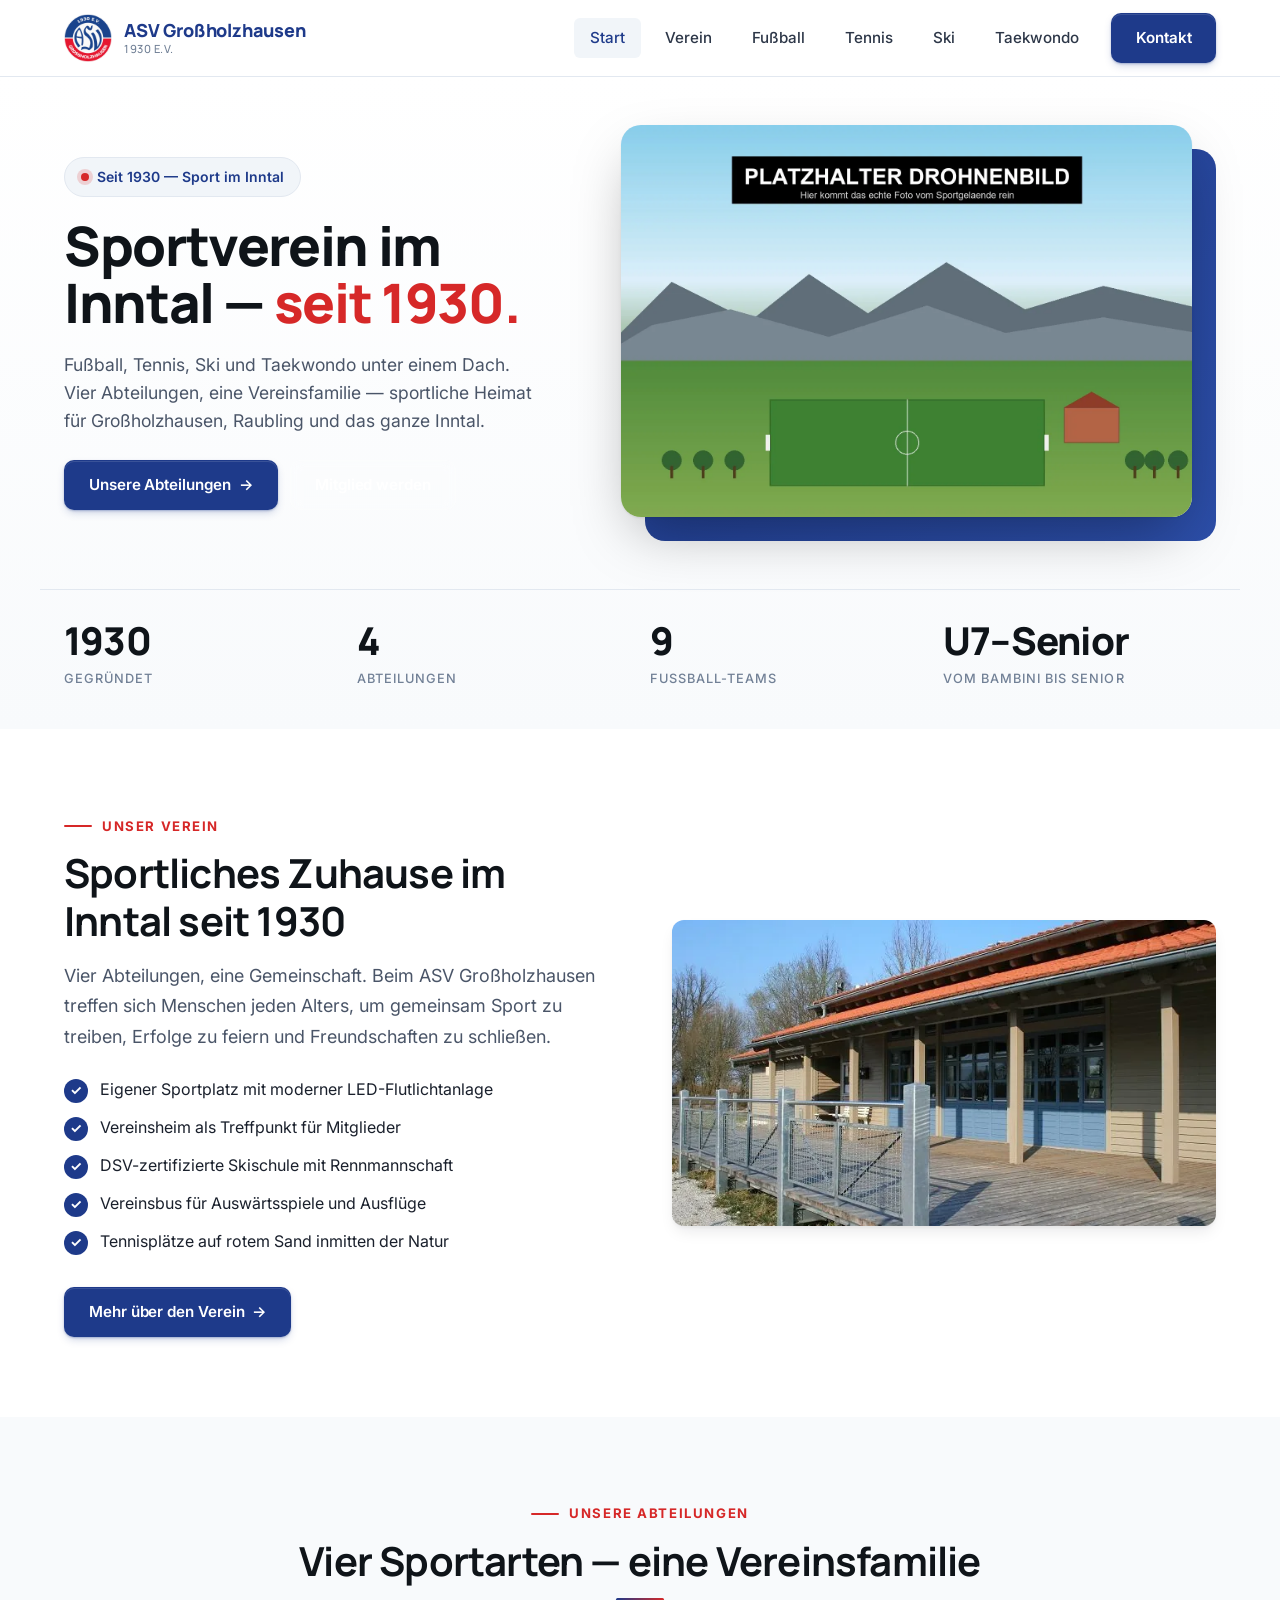
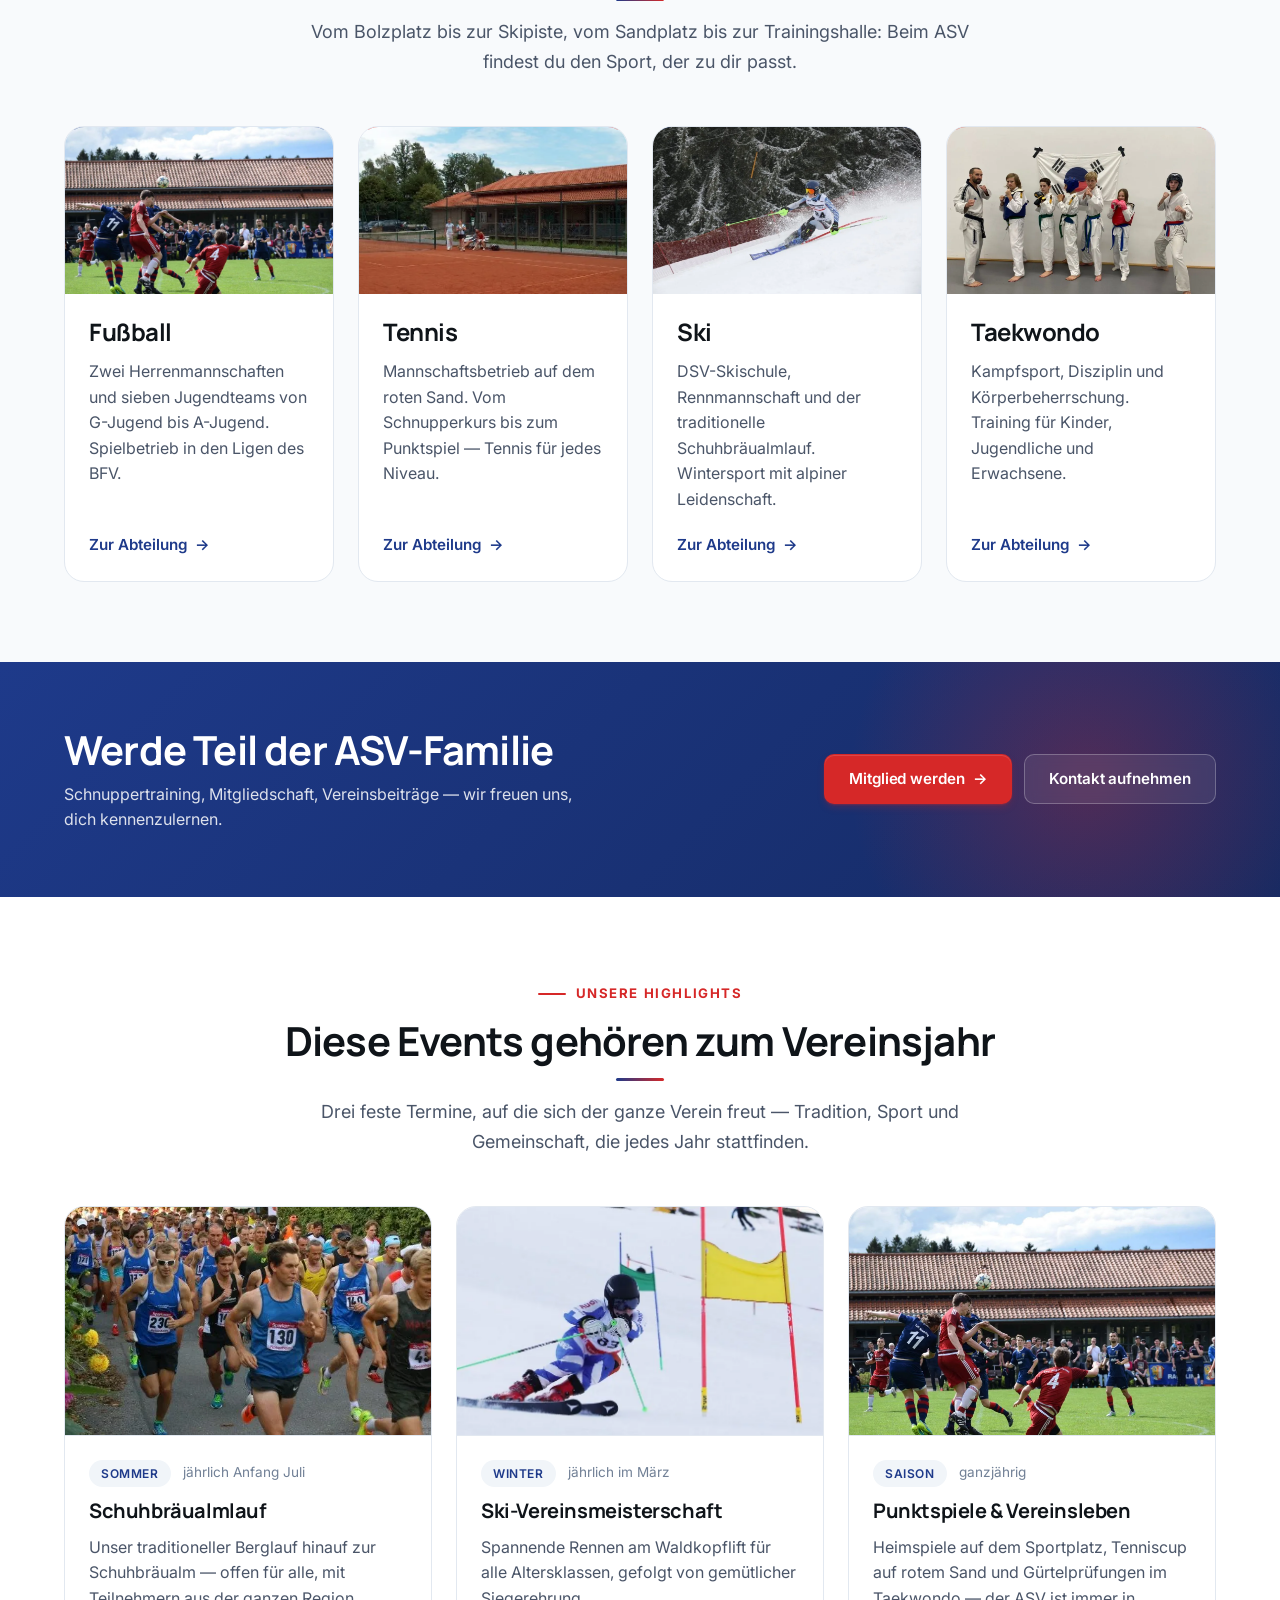
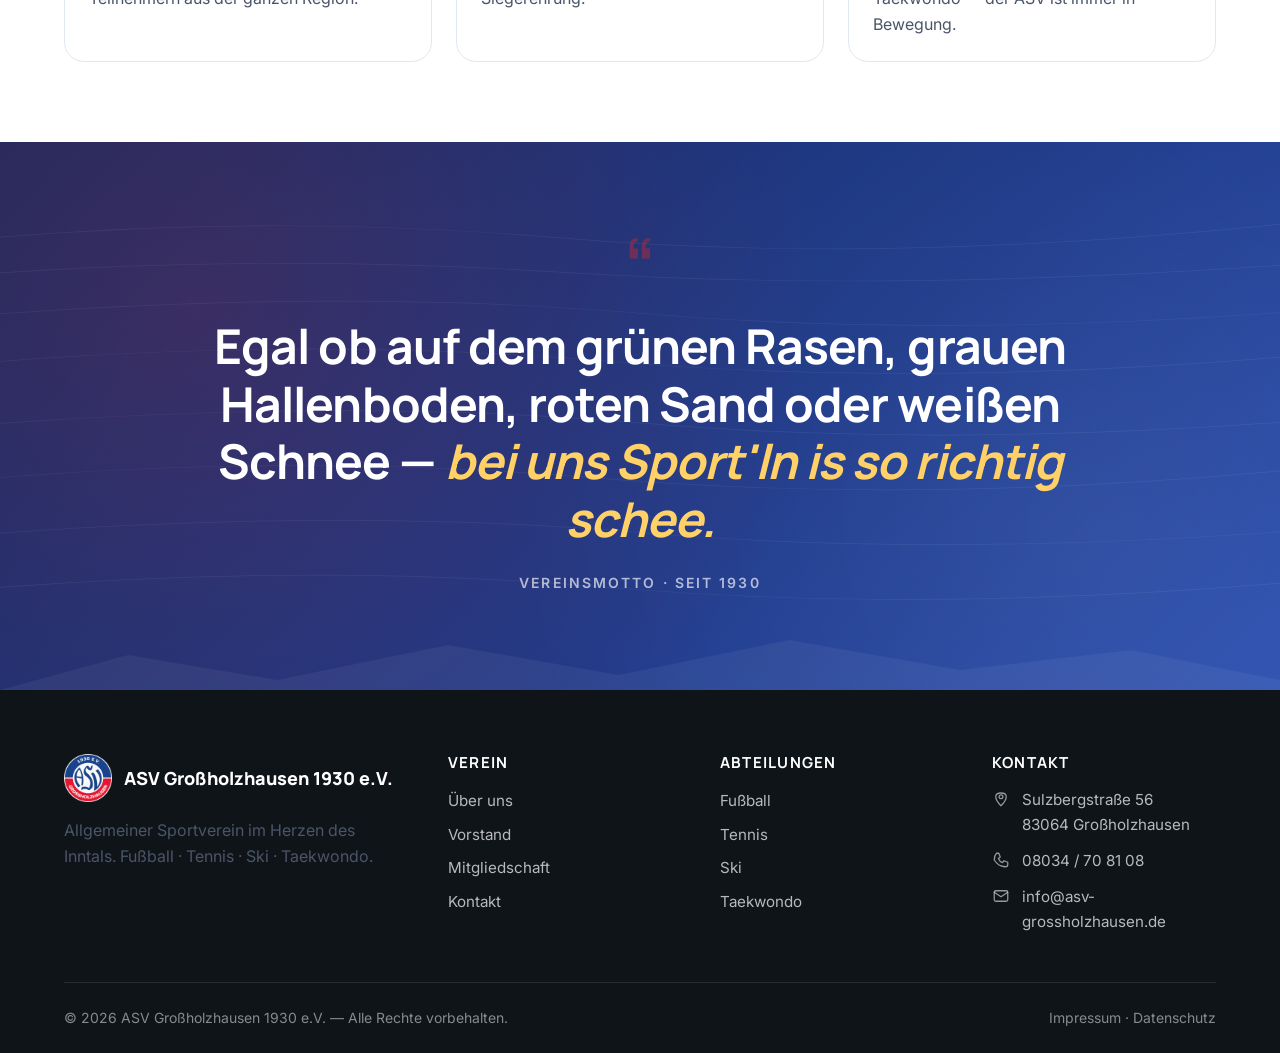
==== commit 17c306c2: "WebP-Konvertierung: 20 Bilder -30% kleiner - Alle Content-JPGs (20 Stueck) zu WebP konvertiert (Qual" ====
--- a/index.html
+++ b/index.html
@@ -116,7 +116,7 @@
                 </div>
                 <div class="hero-image-wrap">
                     <div class="hero-image">
-                        <img src="images/drohnenbild-platzhalter.jpg"
+                        <img src="images/drohnenbild-platzhalter.webp"
                              alt="Luftaufnahme des ASV-Sportgeländes (Platzhalter — wird gegen echtes Drohnenfoto getauscht)"
                              loading="eager">
                     </div>
@@ -168,7 +168,7 @@
                     </div>
                 </div>
                 <div class="split-media">
-                    <img src="images/vereinsheim.jpg"
+                    <img src="images/vereinsheim.webp"
                          alt="Vereinsheim des ASV Großholzhausen mit Holzterrasse und Sportplatz"
                          class="content-image wide"
                          loading="lazy">
@@ -192,7 +192,7 @@
             <div class="abteilungen-grid">
                 <a href="fussball.html" class="abteilung-card has-image">
                     <div class="abteilung-image">
-                        <img src="images/fussball-action.jpg" alt="ASV-Spieler im Kopfballduell beim Heimspiel" loading="lazy">
+                        <img src="images/fussball-action.webp" alt="ASV-Spieler im Kopfballduell beim Heimspiel" loading="lazy">
                     </div>
                     <div class="abteilung-body">
                         <h3>Fußball</h3>
@@ -206,7 +206,7 @@
 
                 <a href="tennis.html" class="abteilung-card has-image" data-color="rot">
                     <div class="abteilung-image">
-                        <img src="images/tennis-anlage.jpg" alt="Tennisanlage mit roten Sandplätzen und Vereinshaus" loading="lazy">
+                        <img src="images/tennis-anlage.webp" alt="Tennisanlage mit roten Sandplätzen und Vereinshaus" loading="lazy">
                     </div>
                     <div class="abteilung-body">
                         <h3>Tennis</h3>
@@ -220,7 +220,7 @@
 
                 <a href="ski.html" class="abteilung-card has-image">
                     <div class="abteilung-image">
-                        <img src="images/ski-rennen.jpg" alt="ASV-Rennfahrerin im Slalom-Lauf zwischen verschneiten Bäumen" loading="lazy">
+                        <img src="images/ski-rennen.webp" alt="ASV-Rennfahrerin im Slalom-Lauf zwischen verschneiten Bäumen" loading="lazy">
                     </div>
                     <div class="abteilung-body">
                         <h3>Ski</h3>
@@ -234,7 +234,7 @@
 
                 <a href="taekwondo.html" class="abteilung-card has-image" data-color="rot">
                     <div class="abteilung-image">
-                        <img src="images/taekwondo-gruppe.jpg" alt="Taekwondo-Gruppe in Kampfstellung vor der koreanischen Flagge" loading="lazy">
+                        <img src="images/taekwondo-gruppe.webp" alt="Taekwondo-Gruppe in Kampfstellung vor der koreanischen Flagge" loading="lazy">
                     </div>
                     <div class="abteilung-body">
                         <h3>Taekwondo</h3>
@@ -282,7 +282,7 @@
 
             <div class="news-grid">
                 <article class="news-item">
-                    <img src="images/schuhbraeualmlauf.jpg"
+                    <img src="images/schuhbraeualmlauf.webp"
                          alt="Läufer beim Start des Schuhbräualmlaufs"
                          class="content-image"
                          loading="lazy">
@@ -300,7 +300,7 @@
                 </article>
 
                 <article class="news-item">
-                    <img src="images/ski-rennen-kind.jpg"
+                    <img src="images/ski-rennen-kind.webp"
                          alt="Junger Rennfahrer beim Slalom-Lauf"
                          class="content-image"
                          loading="lazy">
@@ -318,7 +318,7 @@
                 </article>
 
                 <article class="news-item">
-                    <img src="images/fussball-action.jpg"
+                    <img src="images/fussball-action.webp"
                          alt="ASV-Spieler im Kopfballduell beim Heimspiel"
                          class="content-image"
                          loading="lazy">
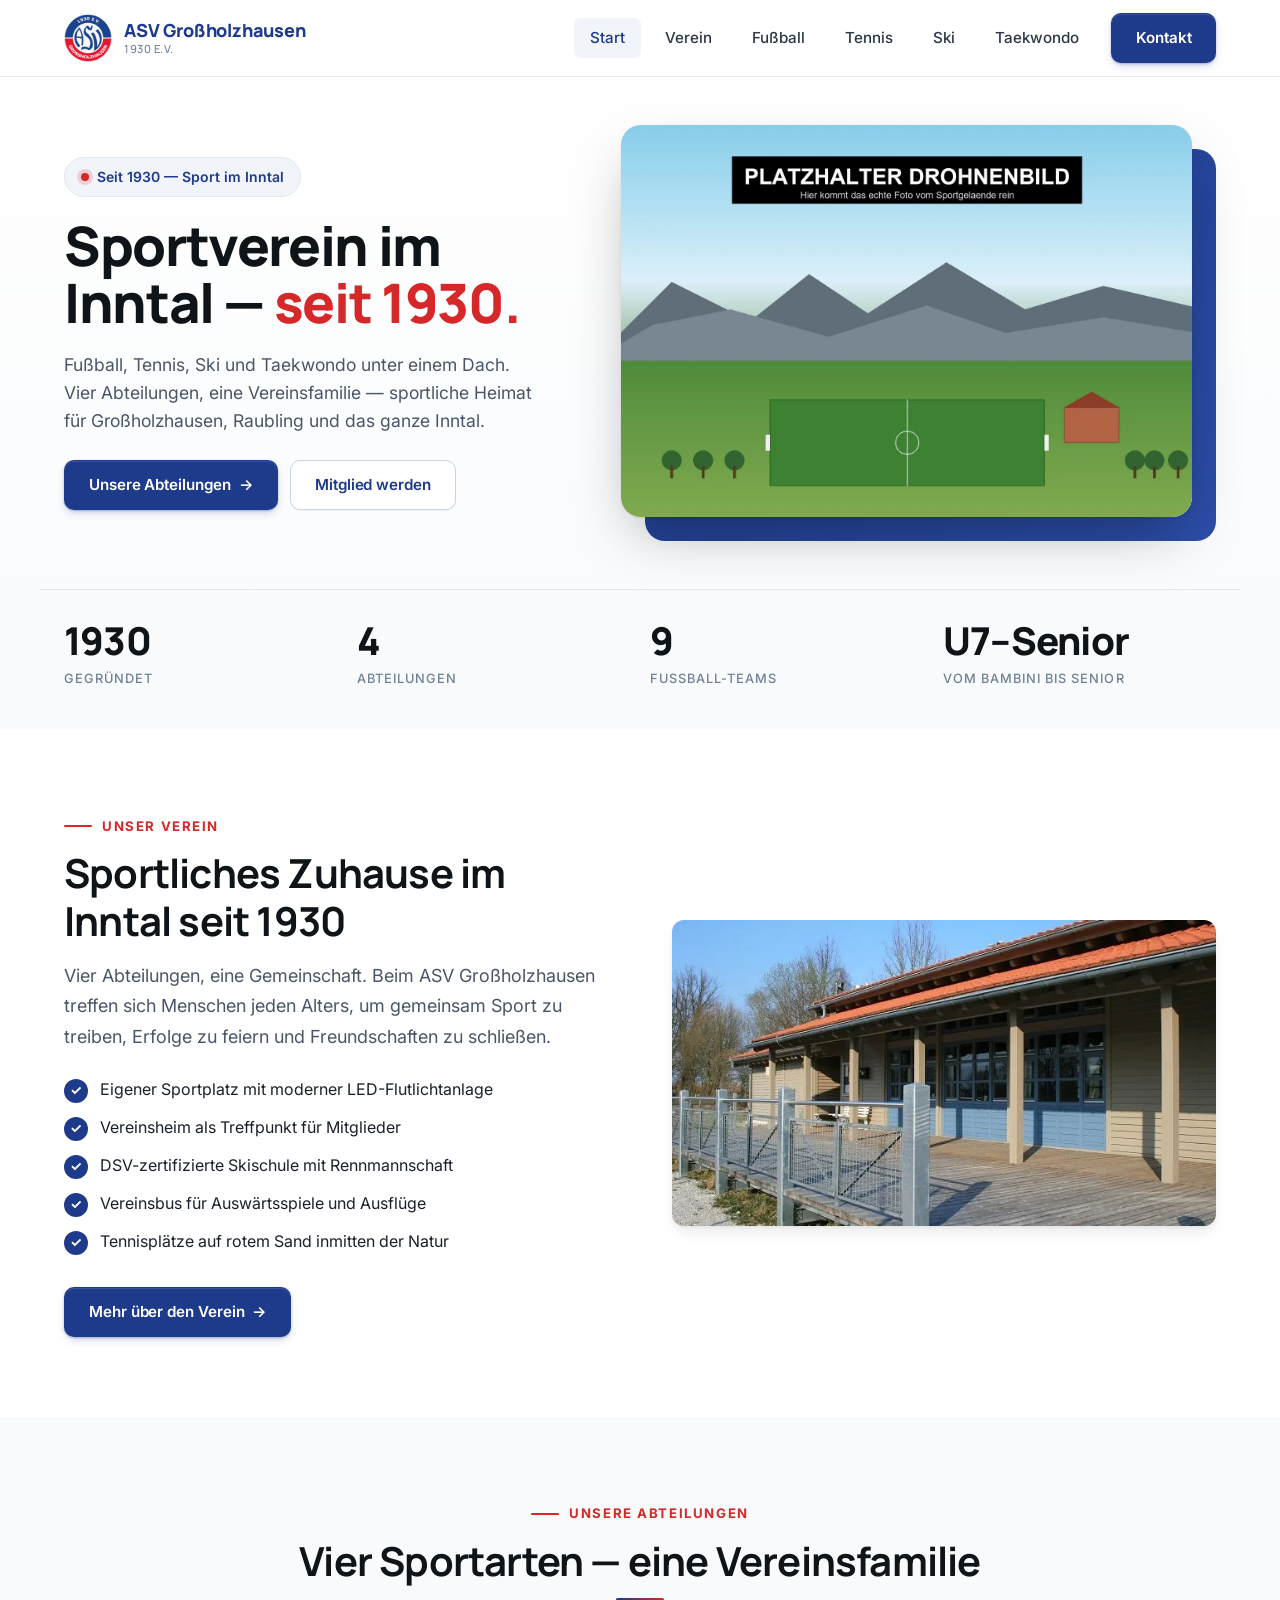
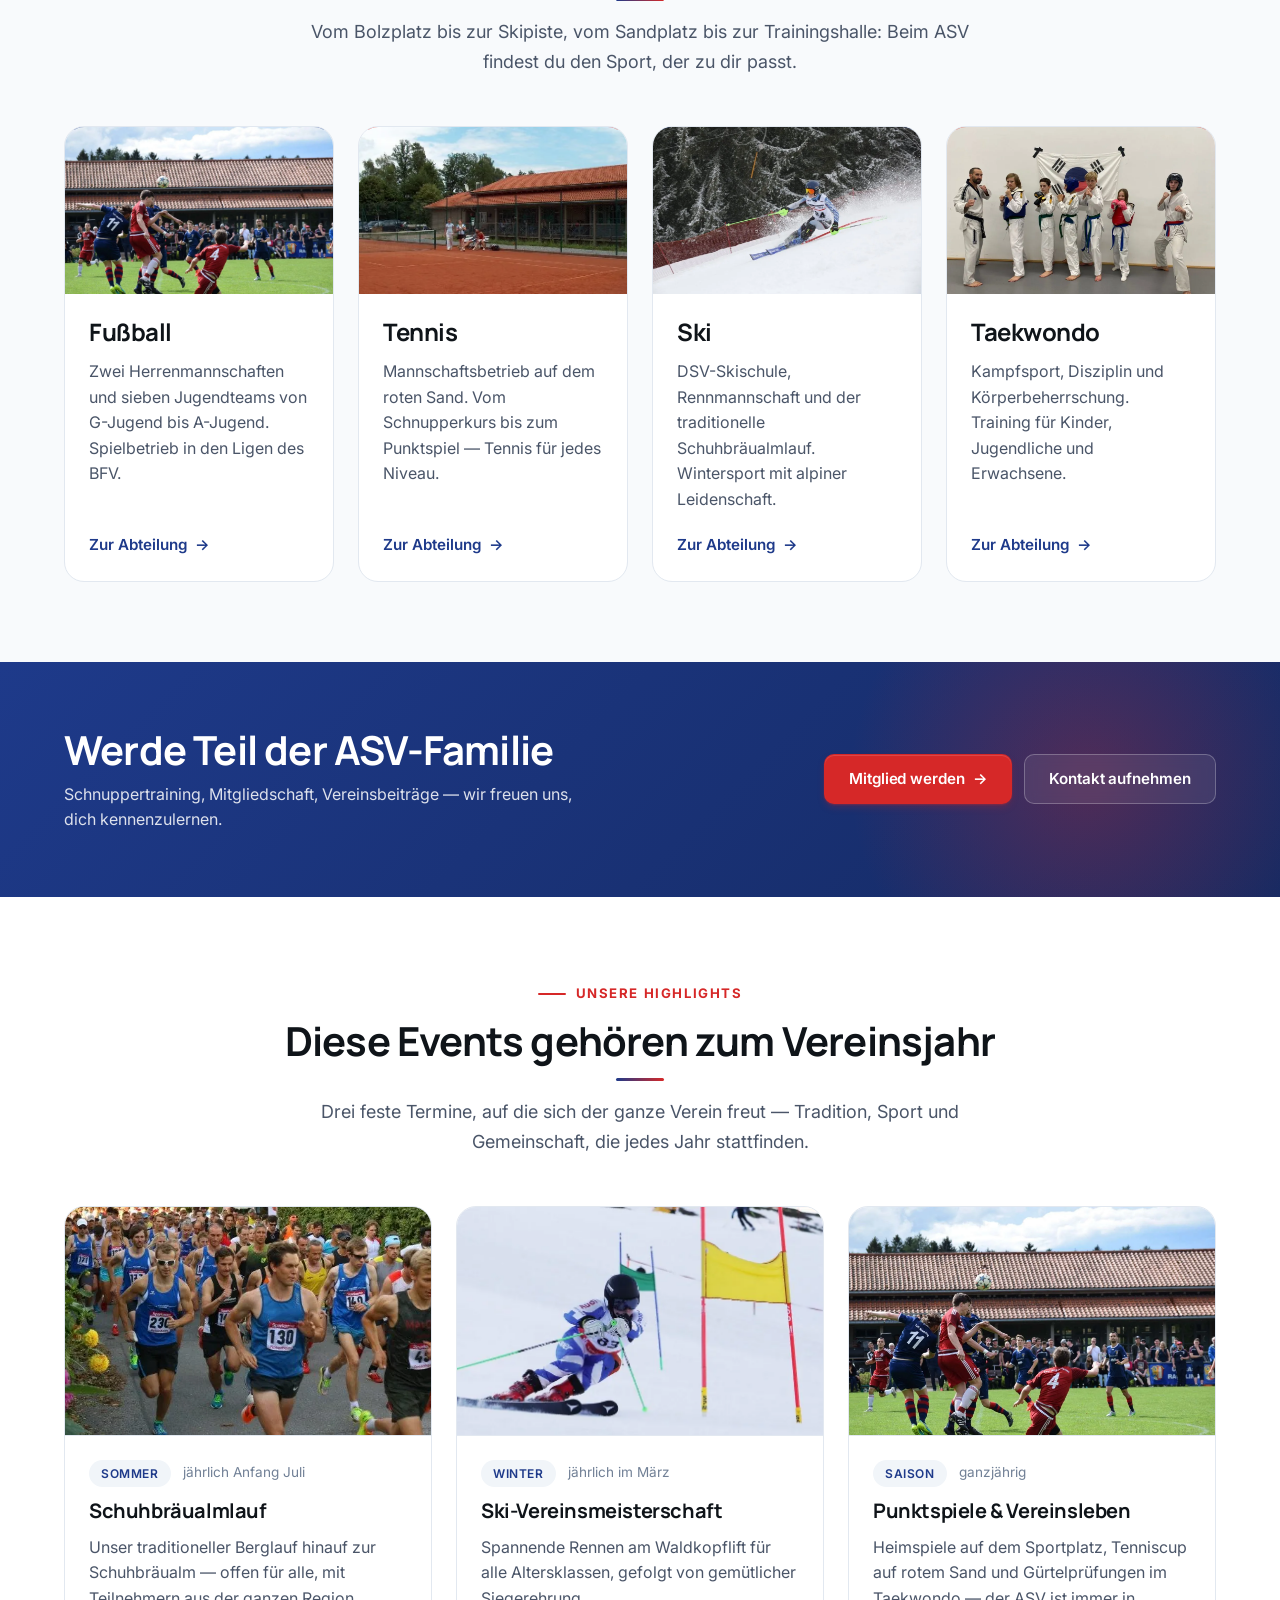
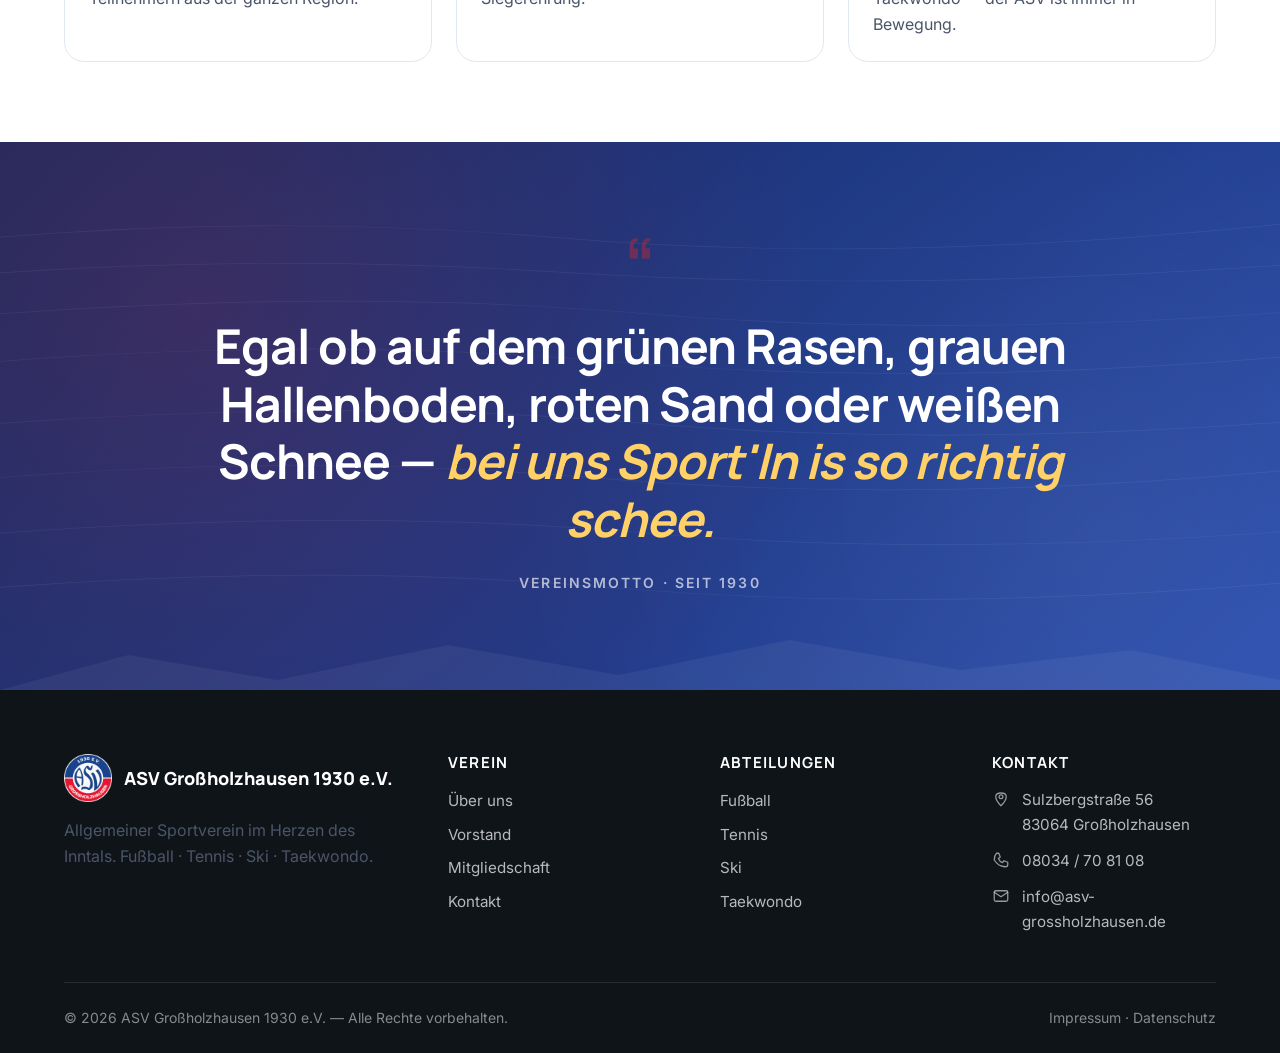
==== commit efdb0164: "Fix: btn-ghost auf hellem BG ersetzt durch btn-outline - index.html Hero "Mitglied werden": btn-ghos" ====
--- a/index.html
+++ b/index.html
@@ -111,7 +111,7 @@
                     </p>
                     <div class="hero-actions">
                         <a href="#abteilungen" class="btn btn-primary btn-arrow">Unsere Abteilungen</a>
-                        <a href="verein.html#mitgliedschaft" class="btn btn-ghost">Mitglied werden</a>
+                        <a href="verein.html#mitgliedschaft" class="btn btn-outline">Mitglied werden</a>
                     </div>
                 </div>
                 <div class="hero-image-wrap">
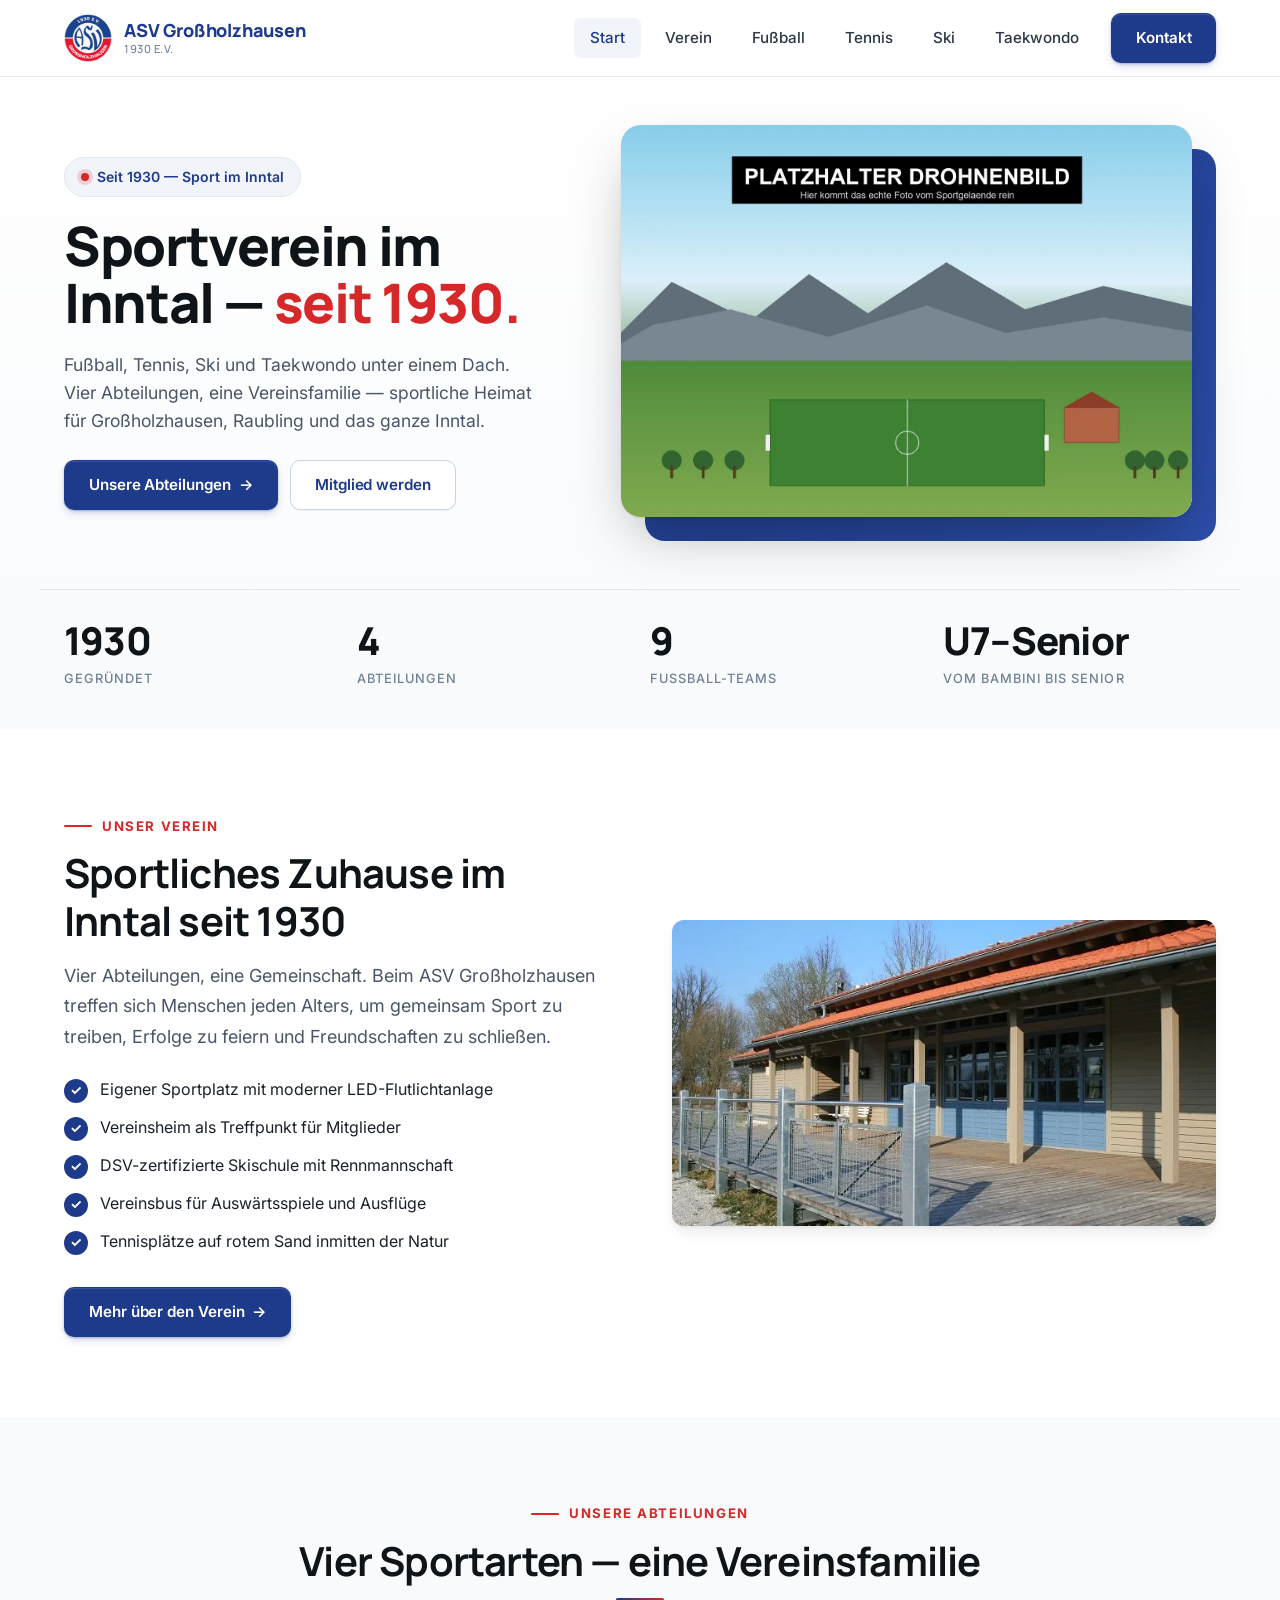
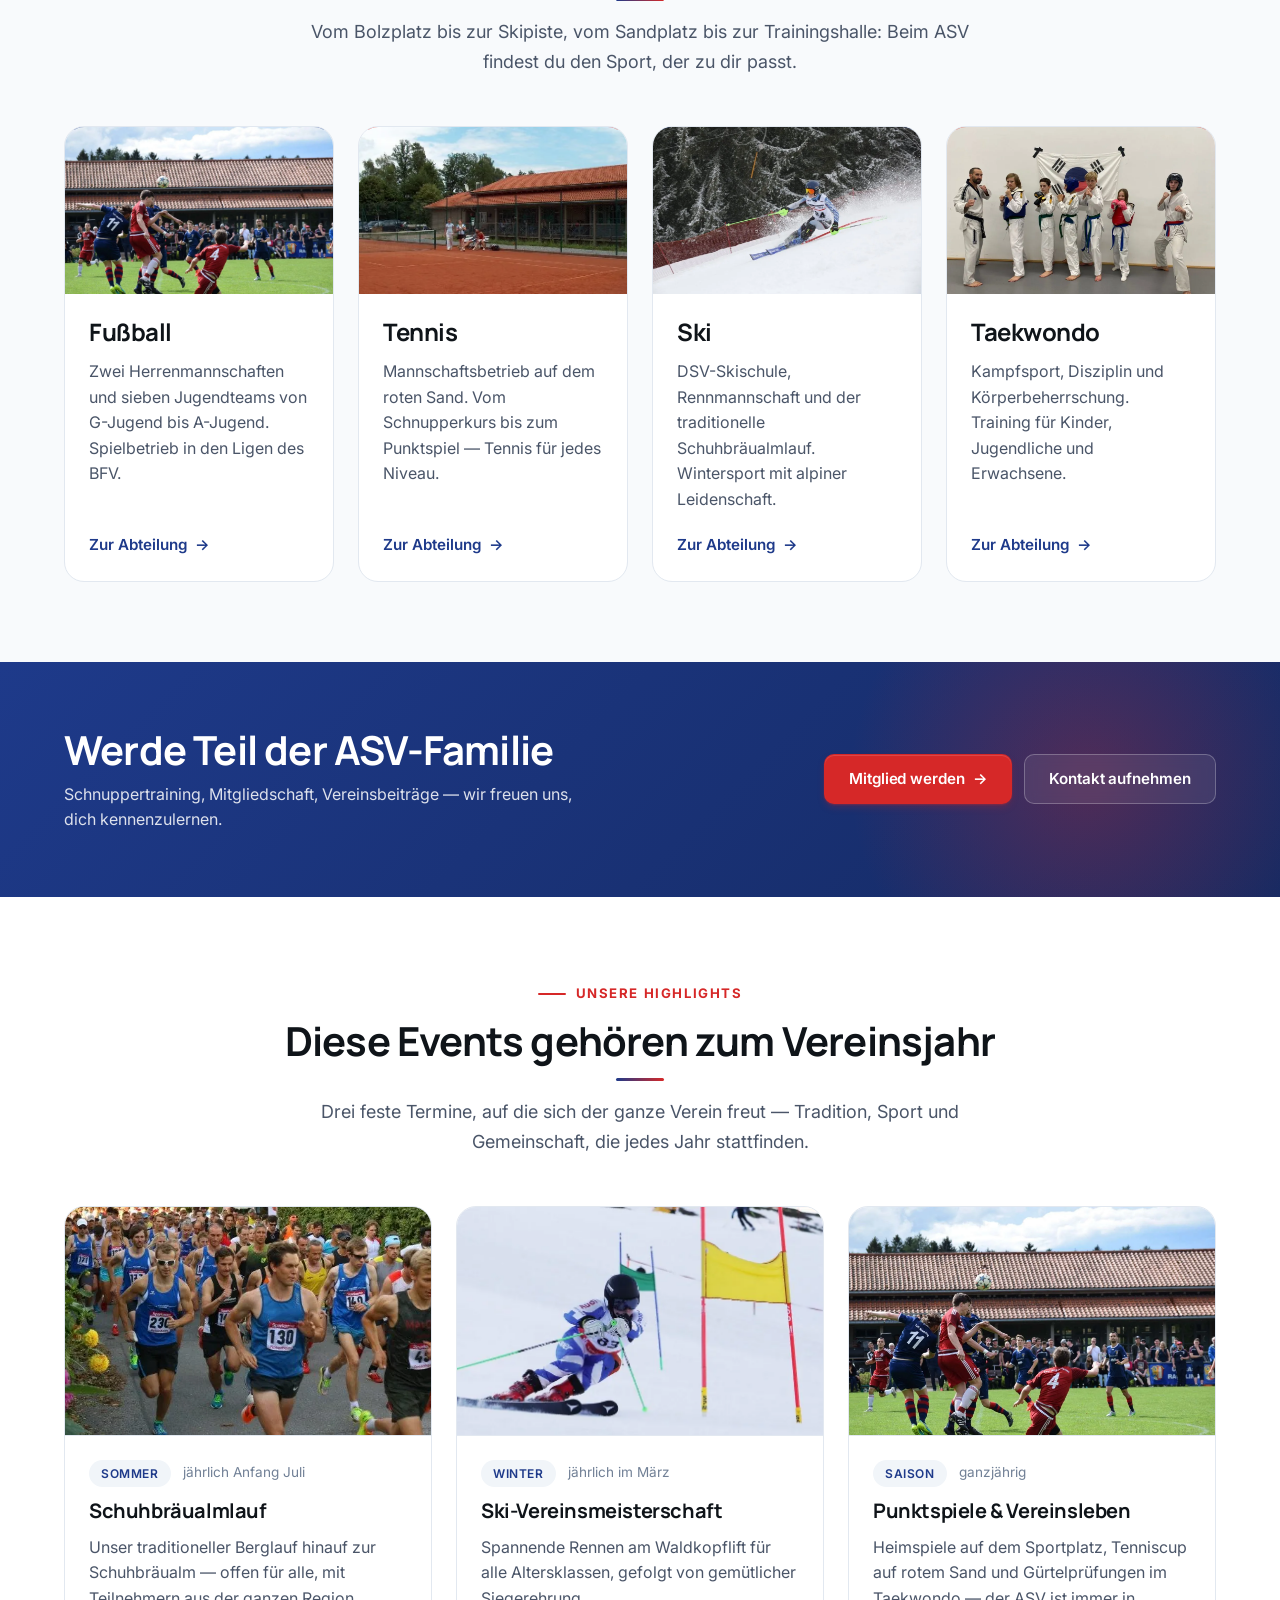
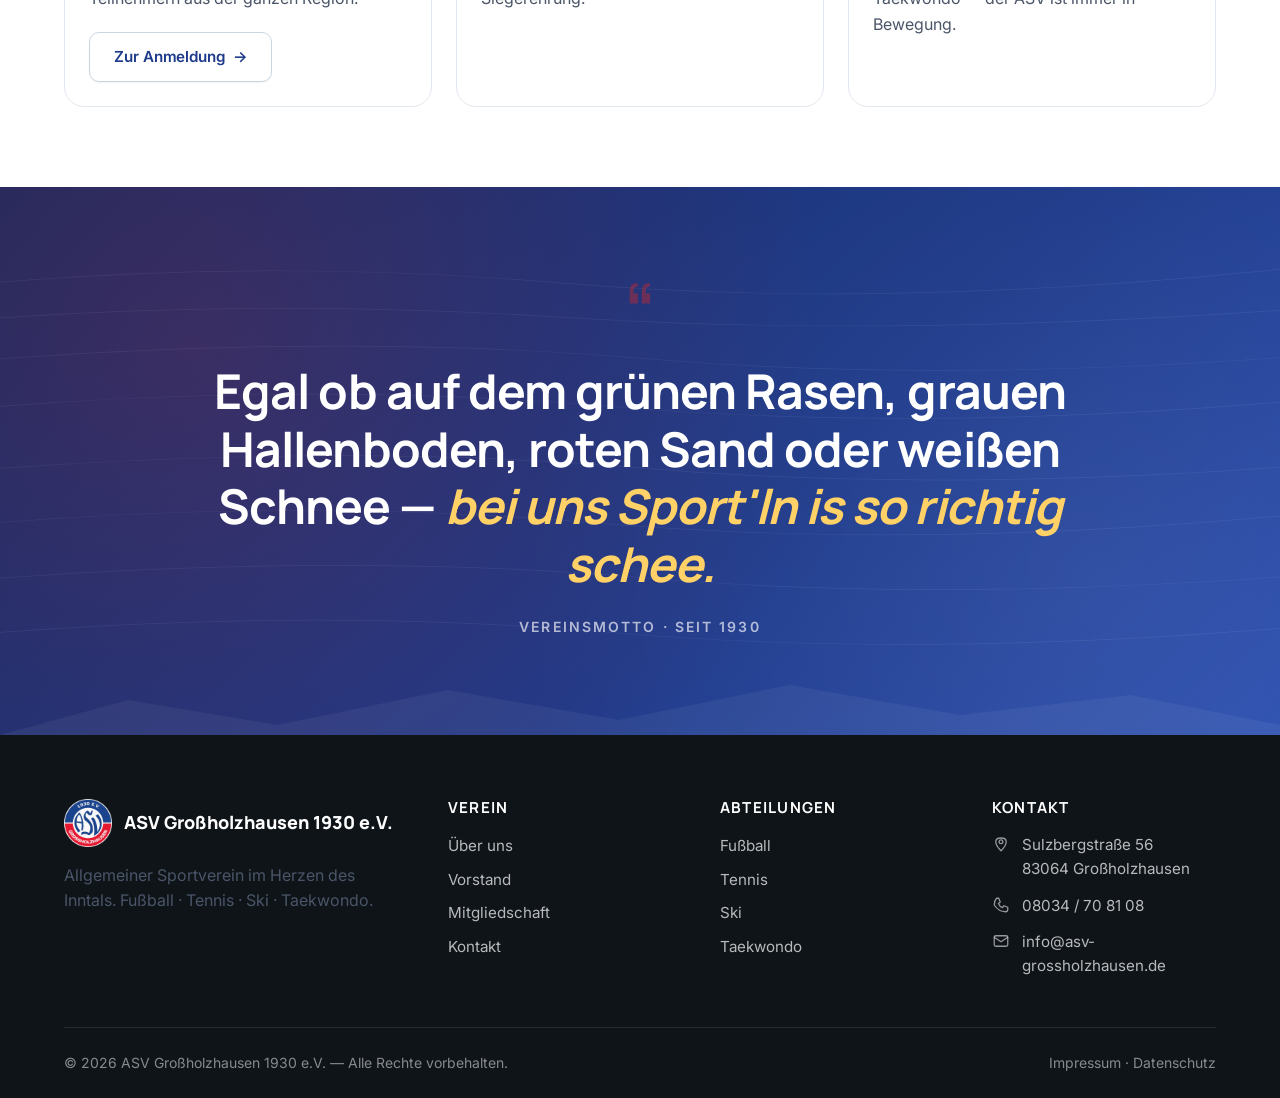
==== commit c3c031da: "CMS-Selbstpflege (Sveltia) + Inhalts-Updates Sveltia CMS unter /admin + client-side JSON-Injektion, " ====
--- a/index.html
+++ b/index.html
@@ -1,419 +1,423 @@
-﻿<!DOCTYPE html>
-<html lang="de">
-<head>
-    <meta charset="UTF-8">
-    <meta name="viewport" content="width=device-width, initial-scale=1.0">
-    <link rel="icon" type="image/x-icon" href="favicon.ico">
-    <link rel="icon" type="image/png" sizes="32x32" href="images/favicon-32x32.png">
-    <link rel="icon" type="image/png" sizes="16x16" href="images/favicon-16x16.png">
-    <link rel="apple-touch-icon" sizes="180x180" href="images/apple-touch-icon.png">
-    <meta name="theme-color" content="#1e3a8a">
-    <title>ASV Großholzhausen 1930 e.V. — Sport für Generationen</title>
-    <meta name="description" content="Allgemeiner Sportverein Großholzhausen 1930 e.V. — Fußball, Tennis, Ski und Taekwondo im Inntal. Mehr als 90 Jahre Vereinsleben.">
-
-    <!-- Open Graph / Social Sharing -->
-    <meta property="og:title" content="ASV Großholzhausen 1930 e.V. — Sport für Generationen">
-    <meta property="og:description" content="Fußball · Tennis · Ski · Taekwondo im Inntal seit 1930.">
-    <meta property="og:image" content="images/og-image.jpg">
-    <meta property="og:image:width" content="1200">
-    <meta property="og:image:height" content="630">
-    <meta property="og:type" content="website">
-    <meta property="og:locale" content="de_DE">
-    <meta property="og:site_name" content="ASV Großholzhausen 1930 e.V.">
-    <meta name="twitter:card" content="summary_large_image">
-    <meta name="twitter:title" content="ASV Großholzhausen 1930 e.V.">
-    <meta name="twitter:description" content="Fußball · Tennis · Ski · Taekwondo im Inntal seit 1930.">
-    <meta name="twitter:image" content="images/og-image.jpg">
-    <link rel="stylesheet" href="https://fonts.googleapis.com/css2?family=Inter:wght@400;500;600;700&family=Manrope:wght@600;700;800&display=swap">
-    <link rel="stylesheet" href="css/style.css">
-
-    <!-- Schema.org Structured Data -->
-    <script type="application/ld+json">
-    {
-        "@context": "https://schema.org",
-        "@type": "SportsOrganization",
-        "name": "ASV Großholzhausen 1930 e.V.",
-        "alternateName": "Allgemeiner Sportverein Großholzhausen",
-        "url": "https://asv-grossholzhausen.de",
-        "logo": "https://asv-grossholzhausen.de/images/logo.png",
-        "foundingDate": "1930",
-        "description": "Allgemeiner Sportverein im Inntal mit den Abteilungen Fußball, Tennis, Ski und Taekwondo.",
-        "sport": ["Fußball", "Tennis", "Ski", "Taekwondo"],
-        "address": {
-            "@type": "PostalAddress",
-            "streetAddress": "Sulzbergstraße 56",
-            "postalCode": "83064",
-            "addressLocality": "Großholzhausen",
-            "addressRegion": "Bayern",
-            "addressCountry": "DE"
-        },
-        "geo": {
-            "@type": "GeoCoordinates",
-            "latitude": 47.7588,
-            "longitude": 12.0767
-        },
-        "telephone": "+49-8034-708108",
-        "email": "info@asv-grossholzhausen.de",
-        "areaServed": {
-            "@type": "Place",
-            "name": "Inntal, Landkreis Rosenheim"
-        }
-    }
-    </script>
-</head>
-<body>
-
-    <div class="reading-progress" aria-hidden="true"></div>
-
-    <!-- ============== HEADER ============== -->
-    <header class="site-header">
-        <div class="container nav">
-            <a href="index.html" class="brand" aria-label="Zur Startseite">
-                <img src="images/logo.png" alt="ASV Großholzhausen Logo" class="brand-logo">
-                <span class="brand-text">
-                    ASV Großholzhausen
-                    <span class="brand-sub">1930 e.V.</span>
-                </span>
-            </a>
-
-            <button class="nav-toggle" aria-label="Menü öffnen" aria-expanded="false">
-                <span></span>
-            </button>
-
-            <nav class="nav-links" aria-label="Hauptnavigation">
-                <a href="index.html" class="nav-link">Start</a>
-                <a href="verein.html" class="nav-link">Verein</a>
-                <a href="fussball.html" class="nav-link">Fußball</a>
-                <a href="tennis.html" class="nav-link">Tennis</a>
-                <a href="ski.html" class="nav-link">Ski</a>
-                <a href="taekwondo.html" class="nav-link">Taekwondo</a>
-                <a href="kontakt.html" class="btn btn-primary nav-cta">Kontakt</a>
-            </nav>
-        </div>
-    </header>
-
-    <!-- ============== HERO ============== -->
-    <section class="hero">
-        <div class="hero-inner">
-            <div class="hero-split">
-                <div class="hero-text">
-                    <span class="hero-badge">
-                        <span class="dot"></span>
-                        Seit 1930 — Sport im Inntal
-                    </span>
-                    <h1>
-                        Sportverein im Inntal — <span class="accent">seit 1930.</span>
-                    </h1>
-                    <p class="hero-motto">
-                        Fußball, Tennis, Ski und Taekwondo unter einem Dach.
-                        Vier Abteilungen, eine Vereinsfamilie — sportliche Heimat
-                        für Großholzhausen, Raubling und das ganze Inntal.
-                    </p>
-                    <div class="hero-actions">
-                        <a href="#abteilungen" class="btn btn-primary btn-arrow">Unsere Abteilungen</a>
-                        <a href="verein.html#mitgliedschaft" class="btn btn-outline">Mitglied werden</a>
-                    </div>
-                </div>
-                <div class="hero-image-wrap">
-                    <div class="hero-image">
-                        <img src="images/drohnenbild-platzhalter.webp"
-                             alt="Luftaufnahme des ASV-Sportgeländes (Platzhalter — wird gegen echtes Drohnenfoto getauscht)"
-                             loading="eager">
-                    </div>
-                </div>
-            </div>
-        </div>
-
-        <div class="hero-stats">
-            <div class="hero-stat">
-                <span class="hero-stat-num">1930</span>
-                <span class="hero-stat-label">Gegründet</span>
-            </div>
-            <div class="hero-stat">
-                <span class="hero-stat-num">4</span>
-                <span class="hero-stat-label">Abteilungen</span>
-            </div>
-            <div class="hero-stat">
-                <span class="hero-stat-num">9</span>
-                <span class="hero-stat-label">Fußball-Teams</span>
-            </div>
-            <div class="hero-stat">
-                <span class="hero-stat-num">U7–Senior</span>
-                <span class="hero-stat-label">Vom Bambini bis Senior</span>
-            </div>
-        </div>
-    </section>
-
-    <!-- ============== ÜBER DEN VEREIN ============== -->
-    <section class="section">
-        <div class="container">
-            <div class="split">
-                <div class="split-text">
-                    <span class="eyebrow">Unser Verein</span>
-                    <h2>Sportliches Zuhause im Inntal seit 1930</h2>
-                    <p class="lead">
-                        Vier Abteilungen, eine Gemeinschaft. Beim ASV Großholzhausen treffen sich Menschen
-                        jeden Alters, um gemeinsam Sport zu treiben, Erfolge zu feiern und Freundschaften
-                        zu schließen.
-                    </p>
-                    <ul class="split-list">
-                        <li>Eigener Sportplatz mit moderner LED-Flutlichtanlage</li>
-                        <li>Vereinsheim als Treffpunkt für Mitglieder</li>
-                        <li>DSV-zertifizierte Skischule mit Rennmannschaft</li>
-                        <li>Vereinsbus für Auswärtsspiele und Ausflüge</li>
-                        <li>Tennisplätze auf rotem Sand inmitten der Natur</li>
-                    </ul>
-                    <div style="margin-top: 2rem;">
-                        <a href="verein.html" class="btn btn-primary btn-arrow">Mehr über den Verein</a>
-                    </div>
-                </div>
-                <div class="split-media">
-                    <img src="images/vereinsheim.webp"
-                         alt="Vereinsheim des ASV Großholzhausen mit Holzterrasse und Sportplatz"
-                         class="content-image wide"
-                         loading="lazy">
-                </div>
-            </div>
-        </div>
-    </section>
-
-    <!-- ============== ABTEILUNGEN ============== -->
-    <section class="section section-alt" id="abteilungen">
-        <div class="container">
-            <div class="section-header reveal">
-                <span class="eyebrow">Unsere Abteilungen</span>
-                <h2>Vier Sportarten — eine Vereinsfamilie</h2>
-                <p class="lead">
-                    Vom Bolzplatz bis zur Skipiste, vom Sandplatz bis zur Trainingshalle:
-                    Beim ASV findest du den Sport, der zu dir passt.
-                </p>
-            </div>
-
-            <div class="abteilungen-grid">
-                <a href="fussball.html" class="abteilung-card has-image">
-                    <div class="abteilung-image">
-                        <img src="images/fussball-action.webp" alt="ASV-Spieler im Kopfballduell beim Heimspiel" loading="lazy">
-                    </div>
-                    <div class="abteilung-body">
-                        <h3>Fußball</h3>
-                        <p>
-                            Zwei Herrenmannschaften und sieben Jugendteams von G-Jugend bis A-Jugend.
-                            Spielbetrieb in den Ligen des BFV.
-                        </p>
-                        <span class="abteilung-link">Zur Abteilung</span>
-                    </div>
-                </a>
-
-                <a href="tennis.html" class="abteilung-card has-image" data-color="rot">
-                    <div class="abteilung-image">
-                        <img src="images/tennis-anlage.webp" alt="Tennisanlage mit roten Sandplätzen und Vereinshaus" loading="lazy">
-                    </div>
-                    <div class="abteilung-body">
-                        <h3>Tennis</h3>
-                        <p>
-                            Mannschaftsbetrieb auf dem roten Sand. Vom Schnupperkurs bis zum
-                            Punktspiel — Tennis für jedes Niveau.
-                        </p>
-                        <span class="abteilung-link">Zur Abteilung</span>
-                    </div>
-                </a>
-
-                <a href="ski.html" class="abteilung-card has-image">
-                    <div class="abteilung-image">
-                        <img src="images/ski-rennen.webp" alt="ASV-Rennfahrerin im Slalom-Lauf zwischen verschneiten Bäumen" loading="lazy">
-                    </div>
-                    <div class="abteilung-body">
-                        <h3>Ski</h3>
-                        <p>
-                            DSV-Skischule, Rennmannschaft und der traditionelle Schuhbräualmlauf.
-                            Wintersport mit alpiner Leidenschaft.
-                        </p>
-                        <span class="abteilung-link">Zur Abteilung</span>
-                    </div>
-                </a>
-
-                <a href="taekwondo.html" class="abteilung-card has-image" data-color="rot">
-                    <div class="abteilung-image">
-                        <img src="images/taekwondo-gruppe.webp" alt="Taekwondo-Gruppe in Kampfstellung vor der koreanischen Flagge" loading="lazy">
-                    </div>
-                    <div class="abteilung-body">
-                        <h3>Taekwondo</h3>
-                        <p>
-                            Kampfsport, Disziplin und Körperbeherrschung. Training für Kinder,
-                            Jugendliche und Erwachsene.
-                        </p>
-                        <span class="abteilung-link">Zur Abteilung</span>
-                    </div>
-                </a>
-            </div>
-        </div>
-    </section>
-
-    <!-- ============== CTA ============== -->
-    <section class="cta-band">
-        <div class="container">
-            <div class="cta-inner">
-                <div>
-                    <h2>Werde Teil der ASV-Familie</h2>
-                    <p>
-                        Schnuppertraining, Mitgliedschaft, Vereinsbeiträge — wir freuen uns,
-                        dich kennenzulernen.
-                    </p>
-                </div>
-                <div class="hero-actions">
-                    <a href="verein.html#mitgliedschaft" class="btn btn-accent btn-arrow">Mitglied werden</a>
-                    <a href="kontakt.html" class="btn btn-ghost">Kontakt aufnehmen</a>
-                </div>
-            </div>
-        </div>
-    </section>
-
-    <!-- ============== SAISON-HIGHLIGHTS ============== -->
-    <section class="section">
-        <div class="container">
-            <div class="section-header reveal">
-                <span class="eyebrow">Unsere Highlights</span>
-                <h2>Diese Events gehören zum Vereinsjahr</h2>
-                <p class="lead">
-                    Drei feste Termine, auf die sich der ganze Verein freut — Tradition,
-                    Sport und Gemeinschaft, die jedes Jahr stattfinden.
-                </p>
-            </div>
-
-            <div class="news-grid">
-                <article class="news-item">
-                    <img src="images/schuhbraeualmlauf.webp"
-                         alt="Läufer beim Start des Schuhbräualmlaufs"
-                         class="content-image"
-                         loading="lazy">
-                    <div class="news-content">
-                        <div class="news-meta">
-                            <span class="news-tag">Sommer</span>
-                            <span>jährlich Anfang Juli</span>
-                        </div>
-                        <h3>Schuhbräualmlauf</h3>
-                        <p>
-                            Unser traditioneller Berglauf hinauf zur Schuhbräualm — offen für
-                            alle, mit Teilnehmern aus der ganzen Region.
-                        </p>
-                    </div>
-                </article>
-
-                <article class="news-item">
-                    <img src="images/ski-rennen-kind.webp"
-                         alt="Junger Rennfahrer beim Slalom-Lauf"
-                         class="content-image"
-                         loading="lazy">
-                    <div class="news-content">
-                        <div class="news-meta">
-                            <span class="news-tag">Winter</span>
-                            <span>jährlich im März</span>
-                        </div>
-                        <h3>Ski-Vereinsmeisterschaft</h3>
-                        <p>
-                            Spannende Rennen am Waldkopflift für alle Altersklassen, gefolgt
-                            von gemütlicher Siegerehrung.
-                        </p>
-                    </div>
-                </article>
-
-                <article class="news-item">
-                    <img src="images/fussball-action.webp"
-                         alt="ASV-Spieler im Kopfballduell beim Heimspiel"
-                         class="content-image"
-                         loading="lazy">
-                    <div class="news-content">
-                        <div class="news-meta">
-                            <span class="news-tag">Saison</span>
-                            <span>ganzjährig</span>
-                        </div>
-                        <h3>Punktspiele & Vereinsleben</h3>
-                        <p>
-                            Heimspiele auf dem Sportplatz, Tenniscup auf rotem Sand und
-                            Gürtelprüfungen im Taekwondo — der ASV ist immer in Bewegung.
-                        </p>
-                    </div>
-                </article>
-            </div>
-        </div>
-    </section>
-
-    <!-- ============== STATEMENT-BAND ============== -->
-    <section class="statement-band">
-        <div class="statement-inner">
-            <span class="statement-quote-mark" aria-hidden="true">&ldquo;</span>
-            <p class="statement-quote">
-                Egal ob auf dem grünen Rasen, grauen Hallenboden, roten Sand oder
-                weißen Schnee — <em>bei uns Sport'ln is so richtig schee.</em>
-            </p>
-            <p class="statement-attribution">Vereinsmotto · seit 1930</p>
-        </div>
-    </section>
-
-    <!-- ============== FOOTER ============== -->
-    <footer class="site-footer">
-        <div class="container">
-            <div class="footer-grid">
-                <div>
-                    <div class="footer-brand">
-                        <img src="images/logo.png" alt="ASV Großholzhausen Logo" class="brand-logo">
-                        ASV Großholzhausen 1930 e.V.
-                    </div>
-                    <p style="max-width: 320px;">
-                        Allgemeiner Sportverein im Herzen des Inntals.
-                        Fußball · Tennis · Ski · Taekwondo.
-                    </p>
-                </div>
-
-                <div class="footer-col">
-                    <h4>Verein</h4>
-                    <ul>
-                        <li><a href="verein.html">Über uns</a></li>
-                        <li><a href="verein.html#vorstand">Vorstand</a></li>
-                        <li><a href="verein.html#mitgliedschaft">Mitgliedschaft</a></li>
-                        <li><a href="kontakt.html">Kontakt</a></li>
-                    </ul>
-                </div>
-
-                <div class="footer-col">
-                    <h4>Abteilungen</h4>
-                    <ul>
-                        <li><a href="fussball.html">Fußball</a></li>
-                        <li><a href="tennis.html">Tennis</a></li>
-                        <li><a href="ski.html">Ski</a></li>
-                        <li><a href="taekwondo.html">Taekwondo</a></li>
-                    </ul>
-                </div>
-
-                <div class="footer-col">
-                    <h4>Kontakt</h4>
-                    <div class="footer-contact">
-                        <div class="footer-contact-item">
-                            <svg class="svg-icon" aria-hidden="true"><use href="images/icons.svg#icon-pin"/></svg>
-                            <span>Sulzbergstraße 56<br>83064 Großholzhausen</span>
-                        </div>
-                        <div class="footer-contact-item">
-                            <svg class="svg-icon" aria-hidden="true"><use href="images/icons.svg#icon-phone"/></svg>
-                            <a href="tel:+498034708108">08034 / 70 81 08</a>
-                        </div>
-                        <div class="footer-contact-item">
-                            <svg class="svg-icon" aria-hidden="true"><use href="images/icons.svg#icon-mail"/></svg>
-                            <a href="mailto:info@asv-grossholzhausen.de">info@asv-grossholzhausen.de</a>
-                        </div>
-                    </div>
-                </div>
-            </div>
-
-            <div class="footer-bottom">
-                <span>© 2026 ASV Großholzhausen 1930 e.V. — Alle Rechte vorbehalten.</span>
-                <span>
-                    <a href="impressum.html">Impressum</a> ·
-                    <a href="datenschutz.html">Datenschutz</a>
-                </span>
-            </div>
-        </div>
-    </footer>
-
-    <script src="js/script.js"></script>
-</body>
-</html>
+﻿<!DOCTYPE html>
+<html lang="de">
+<head>
+    <meta charset="UTF-8">
+    <meta name="viewport" content="width=device-width, initial-scale=1.0">
+    <link rel="icon" type="image/x-icon" href="favicon.ico">
+    <link rel="icon" type="image/png" sizes="32x32" href="images/favicon-32x32.png">
+    <link rel="icon" type="image/png" sizes="16x16" href="images/favicon-16x16.png">
+    <link rel="apple-touch-icon" sizes="180x180" href="images/apple-touch-icon.png">
+    <meta name="theme-color" content="#1e3a8a">
+    <title>ASV Großholzhausen 1930 e.V. — Sport für Generationen</title>
+    <meta name="description" content="Allgemeiner Sportverein Großholzhausen 1930 e.V. — Fußball, Tennis, Ski und Taekwondo im Inntal. Mehr als 90 Jahre Vereinsleben.">
+
+    <!-- Open Graph / Social Sharing -->
+    <meta property="og:title" content="ASV Großholzhausen 1930 e.V. — Sport für Generationen">
+    <meta property="og:description" content="Fußball · Tennis · Ski · Taekwondo im Inntal seit 1930.">
+    <meta property="og:image" content="images/og-image.jpg">
+    <meta property="og:image:width" content="1200">
+    <meta property="og:image:height" content="630">
+    <meta property="og:type" content="website">
+    <meta property="og:locale" content="de_DE">
+    <meta property="og:site_name" content="ASV Großholzhausen 1930 e.V.">
+    <meta name="twitter:card" content="summary_large_image">
+    <meta name="twitter:title" content="ASV Großholzhausen 1930 e.V.">
+    <meta name="twitter:description" content="Fußball · Tennis · Ski · Taekwondo im Inntal seit 1930.">
+    <meta name="twitter:image" content="images/og-image.jpg">
+    <link rel="stylesheet" href="https://fonts.googleapis.com/css2?family=Inter:wght@400;500;600;700&family=Manrope:wght@600;700;800&display=swap">
+    <link rel="stylesheet" href="css/style.css">
+
+    <!-- Schema.org Structured Data -->
+    <script type="application/ld+json">
+    {
+        "@context": "https://schema.org",
+        "@type": "SportsOrganization",
+        "name": "ASV Großholzhausen 1930 e.V.",
+        "alternateName": "Allgemeiner Sportverein Großholzhausen",
+        "url": "https://asv-grossholzhausen.de",
+        "logo": "https://asv-grossholzhausen.de/images/logo.png",
+        "foundingDate": "1930",
+        "description": "Allgemeiner Sportverein im Inntal mit den Abteilungen Fußball, Tennis, Ski und Taekwondo.",
+        "sport": ["Fußball", "Tennis", "Ski", "Taekwondo"],
+        "address": {
+            "@type": "PostalAddress",
+            "streetAddress": "Sulzbergstraße 56",
+            "postalCode": "83064",
+            "addressLocality": "Großholzhausen",
+            "addressRegion": "Bayern",
+            "addressCountry": "DE"
+        },
+        "geo": {
+            "@type": "GeoCoordinates",
+            "latitude": 47.7588,
+            "longitude": 12.0767
+        },
+        "telephone": "+49-8034-708108",
+        "email": "info@asv-grossholzhausen.de",
+        "areaServed": {
+            "@type": "Place",
+            "name": "Inntal, Landkreis Rosenheim"
+        }
+    }
+    </script>
+</head>
+<body>
+
+    <div class="reading-progress" aria-hidden="true"></div>
+
+    <!-- ============== HEADER ============== -->
+    <header class="site-header">
+        <div class="container nav">
+            <a href="index.html" class="brand" aria-label="Zur Startseite">
+                <img src="images/logo.png" alt="ASV Großholzhausen Logo" class="brand-logo">
+                <span class="brand-text">
+                    ASV Großholzhausen
+                    <span class="brand-sub">1930 e.V.</span>
+                </span>
+            </a>
+
+            <button class="nav-toggle" aria-label="Menü öffnen" aria-expanded="false">
+                <span></span>
+            </button>
+
+            <nav class="nav-links" aria-label="Hauptnavigation">
+                <a href="index.html" class="nav-link">Start</a>
+                <a href="verein.html" class="nav-link">Verein</a>
+                <a href="fussball.html" class="nav-link">Fußball</a>
+                <a href="tennis.html" class="nav-link">Tennis</a>
+                <a href="ski.html" class="nav-link">Ski</a>
+                <a href="taekwondo.html" class="nav-link">Taekwondo</a>
+                <a href="kontakt.html" class="btn btn-primary nav-cta">Kontakt</a>
+            </nav>
+        </div>
+    </header>
+
+    <!-- ============== HERO ============== -->
+    <section class="hero">
+        <div class="hero-inner">
+            <div class="hero-split">
+                <div class="hero-text">
+                    <span class="hero-badge">
+                        <span class="dot"></span>
+                        Seit 1930 — Sport im Inntal
+                    </span>
+                    <h1>
+                        Sportverein im Inntal — <span class="accent">seit 1930.</span>
+                    </h1>
+                    <p class="hero-motto">
+                        Fußball, Tennis, Ski und Taekwondo unter einem Dach.
+                        Vier Abteilungen, eine Vereinsfamilie — sportliche Heimat
+                        für Großholzhausen, Raubling und das ganze Inntal.
+                    </p>
+                    <div class="hero-actions">
+                        <a href="#abteilungen" class="btn btn-primary btn-arrow">Unsere Abteilungen</a>
+                        <a href="verein.html#mitgliedschaft" class="btn btn-outline">Mitglied werden</a>
+                    </div>
+                </div>
+                <div class="hero-image-wrap">
+                    <div class="hero-image">
+                        <img src="images/drohnenbild-platzhalter.webp"
+                             alt="Luftaufnahme des ASV-Sportgeländes (Platzhalter — wird gegen echtes Drohnenfoto getauscht)"
+                             loading="eager"
+                             data-cms-img="bilder.drohne">
+                    </div>
+                </div>
+            </div>
+        </div>
+
+        <div class="hero-stats">
+            <div class="hero-stat">
+                <span class="hero-stat-num">1930</span>
+                <span class="hero-stat-label">Gegründet</span>
+            </div>
+            <div class="hero-stat">
+                <span class="hero-stat-num">4</span>
+                <span class="hero-stat-label">Abteilungen</span>
+            </div>
+            <div class="hero-stat">
+                <span class="hero-stat-num">9</span>
+                <span class="hero-stat-label">Fußball-Teams</span>
+            </div>
+            <div class="hero-stat">
+                <span class="hero-stat-num">U7–Senior</span>
+                <span class="hero-stat-label">Vom Bambini bis Senior</span>
+            </div>
+        </div>
+    </section>
+
+    <!-- ============== ÜBER DEN VEREIN ============== -->
+    <section class="section">
+        <div class="container">
+            <div class="split">
+                <div class="split-text">
+                    <span class="eyebrow">Unser Verein</span>
+                    <h2>Sportliches Zuhause im Inntal seit 1930</h2>
+                    <p class="lead">
+                        Vier Abteilungen, eine Gemeinschaft. Beim ASV Großholzhausen treffen sich Menschen
+                        jeden Alters, um gemeinsam Sport zu treiben, Erfolge zu feiern und Freundschaften
+                        zu schließen.
+                    </p>
+                    <ul class="split-list">
+                        <li>Eigener Sportplatz mit moderner LED-Flutlichtanlage</li>
+                        <li>Vereinsheim als Treffpunkt für Mitglieder</li>
+                        <li>DSV-zertifizierte Skischule mit Rennmannschaft</li>
+                        <li>Vereinsbus für Auswärtsspiele und Ausflüge</li>
+                        <li>Tennisplätze auf rotem Sand inmitten der Natur</li>
+                    </ul>
+                    <div style="margin-top: 2rem;">
+                        <a href="verein.html" class="btn btn-primary btn-arrow">Mehr über den Verein</a>
+                    </div>
+                </div>
+                <div class="split-media">
+                    <img src="images/vereinsheim.webp"
+                         alt="Vereinsheim des ASV Großholzhausen mit Holzterrasse und Sportplatz"
+                         class="content-image wide"
+                         loading="lazy">
+                </div>
+            </div>
+        </div>
+    </section>
+
+    <!-- ============== ABTEILUNGEN ============== -->
+    <section class="section section-alt" id="abteilungen">
+        <div class="container">
+            <div class="section-header reveal">
+                <span class="eyebrow">Unsere Abteilungen</span>
+                <h2>Vier Sportarten — eine Vereinsfamilie</h2>
+                <p class="lead">
+                    Vom Bolzplatz bis zur Skipiste, vom Sandplatz bis zur Trainingshalle:
+                    Beim ASV findest du den Sport, der zu dir passt.
+                </p>
+            </div>
+
+            <div class="abteilungen-grid">
+                <a href="fussball.html" class="abteilung-card has-image">
+                    <div class="abteilung-image">
+                        <img src="images/fussball-action.webp" alt="ASV-Spieler im Kopfballduell beim Heimspiel" loading="lazy">
+                    </div>
+                    <div class="abteilung-body">
+                        <h3>Fußball</h3>
+                        <p>
+                            Zwei Herrenmannschaften und sieben Jugendteams von G-Jugend bis A-Jugend.
+                            Spielbetrieb in den Ligen des BFV.
+                        </p>
+                        <span class="abteilung-link">Zur Abteilung</span>
+                    </div>
+                </a>
+
+                <a href="tennis.html" class="abteilung-card has-image" data-color="rot">
+                    <div class="abteilung-image">
+                        <img src="images/tennis-anlage.webp" alt="Tennisanlage mit roten Sandplätzen und Vereinshaus" loading="lazy">
+                    </div>
+                    <div class="abteilung-body">
+                        <h3>Tennis</h3>
+                        <p>
+                            Mannschaftsbetrieb auf dem roten Sand. Vom Schnupperkurs bis zum
+                            Punktspiel — Tennis für jedes Niveau.
+                        </p>
+                        <span class="abteilung-link">Zur Abteilung</span>
+                    </div>
+                </a>
+
+                <a href="ski.html" class="abteilung-card has-image">
+                    <div class="abteilung-image">
+                        <img src="images/ski-rennen.webp" alt="ASV-Rennfahrerin im Slalom-Lauf zwischen verschneiten Bäumen" loading="lazy">
+                    </div>
+                    <div class="abteilung-body">
+                        <h3>Ski</h3>
+                        <p>
+                            DSV-Skischule, Rennmannschaft und der traditionelle Schuhbräualmlauf.
+                            Wintersport mit alpiner Leidenschaft.
+                        </p>
+                        <span class="abteilung-link">Zur Abteilung</span>
+                    </div>
+                </a>
+
+                <a href="taekwondo.html" class="abteilung-card has-image" data-color="rot">
+                    <div class="abteilung-image">
+                        <img src="images/taekwondo-gruppe.webp" alt="Taekwondo-Gruppe in Kampfstellung vor der koreanischen Flagge" loading="lazy">
+                    </div>
+                    <div class="abteilung-body">
+                        <h3>Taekwondo</h3>
+                        <p>
+                            Kampfsport, Disziplin und Körperbeherrschung. Training für Kinder,
+                            Jugendliche und Erwachsene.
+                        </p>
+                        <span class="abteilung-link">Zur Abteilung</span>
+                    </div>
+                </a>
+            </div>
+        </div>
+    </section>
+
+    <!-- ============== CTA ============== -->
+    <section class="cta-band">
+        <div class="container">
+            <div class="cta-inner">
+                <div>
+                    <h2>Werde Teil der ASV-Familie</h2>
+                    <p>
+                        Schnuppertraining, Mitgliedschaft, Vereinsbeiträge — wir freuen uns,
+                        dich kennenzulernen.
+                    </p>
+                </div>
+                <div class="hero-actions">
+                    <a href="verein.html#mitgliedschaft" class="btn btn-accent btn-arrow">Mitglied werden</a>
+                    <a href="kontakt.html" class="btn btn-ghost">Kontakt aufnehmen</a>
+                </div>
+            </div>
+        </div>
+    </section>
+
+    <!-- ============== SAISON-HIGHLIGHTS ============== -->
+    <section class="section">
+        <div class="container">
+            <div class="section-header reveal">
+                <span class="eyebrow">Unsere Highlights</span>
+                <h2>Diese Events gehören zum Vereinsjahr</h2>
+                <p class="lead">
+                    Drei feste Termine, auf die sich der ganze Verein freut — Tradition,
+                    Sport und Gemeinschaft, die jedes Jahr stattfinden.
+                </p>
+            </div>
+
+            <div class="news-grid">
+                <article class="news-item">
+                    <img src="images/schuhbraeualmlauf.webp"
+                         alt="Läufer beim Start des Schuhbräualmlaufs"
+                         class="content-image"
+                         loading="lazy">
+                    <div class="news-content">
+                        <div class="news-meta">
+                            <span class="news-tag">Sommer</span>
+                            <span>jährlich Anfang Juli</span>
+                        </div>
+                        <h3>Schuhbräualmlauf</h3>
+                        <p>
+                            Unser traditioneller Berglauf hinauf zur Schuhbräualm — offen für
+                            alle, mit Teilnehmern aus der ganzen Region.
+                        </p>
+                        <!-- Anmeldung Schuhbräualmlauf (raceresult) — jährlich neue ID/Link, jetzt im /admin pflegbar (content/site.json) -->
+                        <a href="https://my.raceresult.com/399281/registration" target="_blank" rel="noopener" class="btn btn-outline btn-arrow" data-cms-link="schuhbraeualmlauf" data-todo="schuhbraeualmlauf-anmeldung" style="margin-top:1.25rem;">Zur Anmeldung</a>
+                    </div>
+                </article>
+
+                <article class="news-item">
+                    <img src="images/ski-rennen-kind.webp"
+                         alt="Junger Rennfahrer beim Slalom-Lauf"
+                         class="content-image"
+                         loading="lazy">
+                    <div class="news-content">
+                        <div class="news-meta">
+                            <span class="news-tag">Winter</span>
+                            <span>jährlich im März</span>
+                        </div>
+                        <h3>Ski-Vereinsmeisterschaft</h3>
+                        <p>
+                            Spannende Rennen am Waldkopflift für alle Altersklassen, gefolgt
+                            von gemütlicher Siegerehrung.
+                        </p>
+                    </div>
+                </article>
+
+                <article class="news-item">
+                    <img src="images/fussball-action.webp"
+                         alt="ASV-Spieler im Kopfballduell beim Heimspiel"
+                         class="content-image"
+                         loading="lazy">
+                    <div class="news-content">
+                        <div class="news-meta">
+                            <span class="news-tag">Saison</span>
+                            <span>ganzjährig</span>
+                        </div>
+                        <h3>Punktspiele & Vereinsleben</h3>
+                        <p>
+                            Heimspiele auf dem Sportplatz, Tenniscup auf rotem Sand und
+                            Gürtelprüfungen im Taekwondo — der ASV ist immer in Bewegung.
+                        </p>
+                    </div>
+                </article>
+            </div>
+        </div>
+    </section>
+
+    <!-- ============== STATEMENT-BAND ============== -->
+    <section class="statement-band">
+        <div class="statement-inner">
+            <span class="statement-quote-mark" aria-hidden="true">&ldquo;</span>
+            <p class="statement-quote">
+                Egal ob auf dem grünen Rasen, grauen Hallenboden, roten Sand oder
+                weißen Schnee — <em>bei uns Sport'ln is so richtig schee.</em>
+            </p>
+            <p class="statement-attribution">Vereinsmotto · seit 1930</p>
+        </div>
+    </section>
+
+    <!-- ============== FOOTER ============== -->
+    <footer class="site-footer">
+        <div class="container">
+            <div class="footer-grid">
+                <div>
+                    <div class="footer-brand">
+                        <img src="images/logo.png" alt="ASV Großholzhausen Logo" class="brand-logo">
+                        ASV Großholzhausen 1930 e.V.
+                    </div>
+                    <p style="max-width: 320px;">
+                        Allgemeiner Sportverein im Herzen des Inntals.
+                        Fußball · Tennis · Ski · Taekwondo.
+                    </p>
+                </div>
+
+                <div class="footer-col">
+                    <h4>Verein</h4>
+                    <ul>
+                        <li><a href="verein.html">Über uns</a></li>
+                        <li><a href="verein.html#vorstand">Vorstand</a></li>
+                        <li><a href="verein.html#mitgliedschaft">Mitgliedschaft</a></li>
+                        <li><a href="kontakt.html">Kontakt</a></li>
+                    </ul>
+                </div>
+
+                <div class="footer-col">
+                    <h4>Abteilungen</h4>
+                    <ul>
+                        <li><a href="fussball.html">Fußball</a></li>
+                        <li><a href="tennis.html">Tennis</a></li>
+                        <li><a href="ski.html">Ski</a></li>
+                        <li><a href="taekwondo.html">Taekwondo</a></li>
+                    </ul>
+                </div>
+
+                <div class="footer-col">
+                    <h4>Kontakt</h4>
+                    <div class="footer-contact">
+                        <div class="footer-contact-item">
+                            <svg class="svg-icon" aria-hidden="true"><use href="images/icons.svg#icon-pin"/></svg>
+                            <span>Sulzbergstraße 56<br>83064 Großholzhausen</span>
+                        </div>
+                        <div class="footer-contact-item">
+                            <svg class="svg-icon" aria-hidden="true"><use href="images/icons.svg#icon-phone"/></svg>
+                            <a href="tel:+498034708108">08034 / 70 81 08</a>
+                        </div>
+                        <div class="footer-contact-item">
+                            <svg class="svg-icon" aria-hidden="true"><use href="images/icons.svg#icon-mail"/></svg>
+                            <a href="mailto:info@asv-grossholzhausen.de">info@asv-grossholzhausen.de</a>
+                        </div>
+                    </div>
+                </div>
+            </div>
+
+            <div class="footer-bottom">
+                <span>© 2026 ASV Großholzhausen 1930 e.V. — Alle Rechte vorbehalten.</span>
+                <span>
+                    <a href="impressum.html">Impressum</a> ·
+                    <a href="datenschutz.html">Datenschutz</a>
+                </span>
+            </div>
+        </div>
+    </footer>
+
+    <script src="js/script.js"></script>
+    <script src="assets/cms-content.js" defer></script>
+</body>
+</html>
--- a/css/style.css
+++ b/css/style.css
@@ -1,2750 +1,2766 @@
-/* ============================================================
-   ASV Großholzhausen 1930 e.V. — Stylesheet
-   Vereinsfarben: Blau, Rot, Weiß
-   ============================================================ */
-
-/* --- 1. Reset & Basis --- */
-*,
-*::before,
-*::after {
-    box-sizing: border-box;
-    margin: 0;
-    padding: 0;
-}
-
-html {
-    scroll-behavior: smooth;
-    -webkit-text-size-adjust: 100%;
-}
-
-img {
-    max-width: 100%;
-    height: auto;
-    display: block;
-}
-
-a {
-    color: inherit;
-    text-decoration: none;
-}
-
-button {
-    font: inherit;
-    cursor: pointer;
-    border: none;
-    background: none;
-}
-
-ul,
-ol {
-    list-style: none;
-}
-
-
-/* --- 2. Designtokens --- */
-:root {
-    --blau: #1e3a8a;
-    --blau-dunkel: #152a63;
-    --blau-hell: #2c4fb0;
-    --rot: #d62828;
-    --rot-dunkel: #a91d1d;
-    --weiss: #ffffff;
-    --schwarz: #0f1419;
-
-    /* Erweiterte Gray-Skala (10 Stufen für subtilere Hierarchien) */
-    --grau-50:  #f8fafc;
-    --grau-100: #f1f5f9;
-    --grau-200: #e2e8f0;
-    --grau-300: #cbd5e0;
-    --grau-400: #a0aec0;
-    --grau-500: #718096;
-    --grau-600: #4a5568;
-    --grau-700: #2d3748;
-    --grau-800: #1a202c;
-    --grau-900: #0f1419;
-
-    --bg: var(--weiss);
-    --bg-alt: var(--grau-50);
-    --text: var(--grau-800);
-    --text-mut: var(--grau-600);
-    --primary: var(--blau);
-    --accent: var(--rot);
-    --border: var(--grau-200);
-
-    --font-sans: 'Inter', -apple-system, BlinkMacSystemFont, 'Segoe UI', Roboto, sans-serif;
-    --font-display: 'Manrope', var(--font-sans);
-
-    --space-1: 0.25rem;
-    --space-2: 0.5rem;
-    --space-3: 0.75rem;
-    --space-4: 1rem;
-    --space-5: 1.25rem;
-    --space-6: 1.5rem;
-    --space-8: 2rem;
-    --space-10: 2.5rem;
-    --space-12: 3rem;
-    --space-16: 4rem;
-    --space-20: 5rem;
-    --space-24: 6rem;
-
-    --container: 1200px;
-    --radius-sm: 6px;
-    --radius: 12px;
-    --radius-lg: 20px;
-    --radius-full: 999px;
-
-    /* Refactoring-UI Two-Layer-Schatten: weicher Streueffekt + harter Bodenkontakt */
-    --shadow-xs: 0 1px 2px -1px rgba(15, 20, 25, 0.06), 0 1px 1px rgba(15, 20, 25, 0.04);
-    --shadow-sm: 0 2px 4px -2px rgba(15, 20, 25, 0.08), 0 1px 2px rgba(15, 20, 25, 0.05);
-    --shadow-md: 0 8px 16px -4px rgba(15, 20, 25, 0.10), 0 2px 4px -1px rgba(15, 20, 25, 0.06);
-    --shadow-lg: 0 16px 32px -8px rgba(15, 20, 25, 0.14), 0 4px 8px -2px rgba(15, 20, 25, 0.08);
-    --shadow-xl: 0 24px 48px -12px rgba(15, 20, 25, 0.18), 0 8px 16px -4px rgba(15, 20, 25, 0.10);
-    --shadow: var(--shadow-md);
-
-    /* 3 Easings — konsolidiert und konsistent */
-    --ease-out:      cubic-bezier(0.16, 1, 0.3, 1);
-    --ease-standard: cubic-bezier(0.4, 0, 0.2, 1);
-    --ease-spring:   cubic-bezier(0.34, 1.56, 0.64, 1);
-    --transition:      0.2s var(--ease-standard);
-    --transition-slow: 0.35s var(--ease-out);
-}
-
-
-/* --- 3. Body & Typografie --- */
-body {
-    font-family: var(--font-sans);
-    font-size: 16px;
-    line-height: 1.6;
-    color: var(--text);
-    background: var(--bg);
-    -webkit-font-smoothing: antialiased;
-    -moz-osx-font-smoothing: grayscale;
-}
-
-h1, h2, h3, h4 {
-    font-family: var(--font-display);
-    font-weight: 700;
-    line-height: 1.2;
-    letter-spacing: -0.02em;
-    color: var(--grau-900);
-}
-
-h1 { font-size: clamp(2rem, 5vw, 3.5rem); }
-h2 { font-size: clamp(1.75rem, 3.5vw, 2.5rem); }
-h3 { font-size: clamp(1.25rem, 2vw, 1.5rem); }
-
-p { color: var(--text-mut); }
-
-
-/* --- 4. Layout-Helfer --- */
-.container {
-    width: 100%;
-    max-width: var(--container);
-    margin: 0 auto;
-    padding: 0 var(--space-6);
-}
-
-.section { padding: var(--space-20) 0; }
-.section-tight { padding: var(--space-12) 0; }
-.section-spacious { padding: var(--space-24) 0; }
-.section-alt { background: var(--bg-alt); }
-
-.section-dark {
-    background: var(--blau);
-    color: var(--weiss);
-}
-
-.section-dark h1,
-.section-dark h2,
-.section-dark h3 { color: var(--weiss); }
-.section-dark p { color: rgba(255, 255, 255, 0.85); }
-
-.eyebrow {
-    display: inline-flex;
-    align-items: center;
-    gap: 10px;
-    font-size: 0.825rem;
-    font-weight: 700;
-    text-transform: uppercase;
-    letter-spacing: 0.12em;
-    color: var(--rot);
-    margin-bottom: var(--space-3);
-}
-
-.eyebrow::before {
-    content: "";
-    width: 28px;
-    height: 2px;
-    background: var(--rot);
-    flex-shrink: 0;
-    border-radius: 2px;
-}
-
-.page-header .eyebrow::before,
-.hero .eyebrow::before {
-    background: #ffd166;
-}
-
-.lead {
-    font-size: 1.125rem;
-    line-height: 1.7;
-    color: var(--text-mut);
-    max-width: 65ch;
-}
-
-.section-header {
-    text-align: center;
-    max-width: 720px;
-    margin: 0 auto var(--space-12);
-    position: relative;
-}
-
-.section-header .eyebrow {
-    margin-left: auto;
-    margin-right: auto;
-}
-
-.section-header h2 {
-    position: relative;
-    padding-bottom: var(--space-4);
-}
-
-.section-header h2::after {
-    content: "";
-    position: absolute;
-    bottom: 0;
-    left: 50%;
-    transform: translateX(-50%);
-    width: 48px;
-    height: 3px;
-    background: linear-gradient(90deg, var(--blau) 0%, var(--rot) 100%);
-    border-radius: 2px;
-}
-
-.section-header .lead {
-    margin: var(--space-4) auto 0;
-}
-
-
-/* --- 5. Buttons (Linear/Emil-Stil: scale-press, two-shadow) --- */
-.btn {
-    display: inline-flex;
-    align-items: center;
-    justify-content: center;
-    gap: var(--space-2);
-    min-height: 44px;
-    padding: 0.75rem 1.5rem;
-    font-weight: 600;
-    font-size: 0.95rem;
-    letter-spacing: -0.005em;
-    border-radius: 10px;
-    border: 1.5px solid transparent;
-    white-space: nowrap;
-    cursor: pointer;
-    user-select: none;
-    transition: background 0.18s var(--ease-standard),
-                color 0.18s var(--ease-standard),
-                border-color 0.18s var(--ease-standard),
-                transform 0.18s var(--ease-out),
-                box-shadow 0.18s var(--ease-out);
-    will-change: transform;
-}
-
-.btn:focus-visible {
-    outline: 2px solid var(--blau);
-    outline-offset: 3px;
-}
-
-.btn:active {
-    transform: scale(0.97);
-    transition-duration: 0.08s;
-}
-
-/* Primary (Blau) — Hauptaktion */
-.btn-primary {
-    background: var(--blau);
-    color: var(--weiss);
-    box-shadow:
-        inset 0 1px 0 rgba(255, 255, 255, 0.12),
-        0 1px 2px rgba(30, 58, 138, 0.30),
-        0 4px 8px -2px rgba(30, 58, 138, 0.25);
-}
-
-.btn-primary:hover {
-    background: var(--blau-hell);
-    transform: translateY(-1px);
-    box-shadow:
-        inset 0 1px 0 rgba(255, 255, 255, 0.15),
-        0 2px 4px rgba(30, 58, 138, 0.32),
-        0 8px 16px -4px rgba(30, 58, 138, 0.30);
-}
-
-.btn-primary:active {
-    background: var(--blau-dunkel);
-    transform: scale(0.97);
-    box-shadow:
-        inset 0 1px 1px rgba(0, 0, 0, 0.08),
-        0 1px 2px rgba(30, 58, 138, 0.20);
-}
-
-/* Accent (Rot) — Sekundäre Hauptaktion */
-.btn-accent {
-    background: var(--rot);
-    color: var(--weiss);
-    box-shadow:
-        inset 0 1px 0 rgba(255, 255, 255, 0.14),
-        0 1px 2px rgba(214, 40, 40, 0.32),
-        0 4px 8px -2px rgba(214, 40, 40, 0.28);
-}
-
-.btn-accent:hover {
-    background: #e63946;
-    transform: translateY(-1px);
-    box-shadow:
-        inset 0 1px 0 rgba(255, 255, 255, 0.18),
-        0 2px 4px rgba(214, 40, 40, 0.35),
-        0 8px 16px -4px rgba(214, 40, 40, 0.32);
-}
-
-.btn-accent:active {
-    background: var(--rot-dunkel);
-    transform: scale(0.97);
-    box-shadow:
-        inset 0 1px 1px rgba(0, 0, 0, 0.08),
-        0 1px 2px rgba(214, 40, 40, 0.22);
-}
-
-/* Outline — Sekundär */
-.btn-outline {
-    background: var(--weiss);
-    color: var(--blau);
-    border-color: var(--grau-300);
-    box-shadow: var(--shadow-xs);
-    position: relative;
-    overflow: hidden;
-    isolation: isolate;
-}
-
-.btn-outline::before {
-    content: "";
-    position: absolute;
-    inset: 0;
-    background: var(--blau);
-    transform: translateX(-101%);
-    transition: transform 0.35s var(--ease-out);
-    z-index: -1;
-}
-
-.btn-outline:hover {
-    color: var(--weiss);
-    border-color: var(--blau);
-    box-shadow: var(--shadow-sm);
-}
-
-.btn-outline:hover::before {
-    transform: translateX(0);
-}
-
-/* Ghost — Tertiär (auf dunklem Hintergrund) */
-.btn-ghost {
-    background: rgba(255, 255, 255, 0.08);
-    color: var(--weiss);
-    border-color: rgba(255, 255, 255, 0.25);
-    backdrop-filter: blur(6px);
-    -webkit-backdrop-filter: blur(6px);
-}
-
-.btn-ghost:hover {
-    background: var(--weiss);
-    color: var(--blau);
-    border-color: var(--weiss);
-    transform: translateY(-1px);
-}
-
-.btn-arrow::after {
-    content: "→";
-    transition: transform 0.25s var(--ease-out);
-}
-
-.btn-arrow:hover::after {
-    transform: translateX(4px);
-}
-
-
-/* --- 6. Header & Navigation --- */
-.site-header {
-    position: sticky;
-    top: 0;
-    z-index: 100;
-    background: rgba(255, 255, 255, 0.95);
-    backdrop-filter: saturate(180%) blur(12px);
-    -webkit-backdrop-filter: saturate(180%) blur(12px);
-    border-bottom: 1px solid var(--border);
-}
-
-.nav {
-    display: flex;
-    align-items: center;
-    justify-content: space-between;
-    height: 76px;
-    gap: var(--space-6);
-}
-
-.brand {
-    display: flex;
-    align-items: center;
-    gap: var(--space-3);
-    font-family: var(--font-display);
-    font-weight: 800;
-    font-size: 1.125rem;
-    color: var(--blau);
-    letter-spacing: -0.01em;
-}
-
-.brand-logo {
-    width: 48px;
-    height: 48px;
-    flex-shrink: 0;
-    object-fit: contain;
-    display: block;
-}
-
-.brand-logo-fallback {
-    width: 48px;
-    height: 48px;
-    border-radius: 50%;
-    background: linear-gradient(180deg, var(--blau) 0 50%, var(--rot) 50% 100%);
-    border: 2px solid var(--blau);
-    display: flex;
-    align-items: center;
-    justify-content: center;
-    color: var(--weiss);
-    font-weight: 800;
-    font-size: 0.85rem;
-    flex-shrink: 0;
-    box-shadow: inset 0 0 0 2px var(--weiss);
-}
-
-.brand-text { line-height: 1.2; }
-
-.brand-sub {
-    display: block;
-    font-size: 0.7rem;
-    font-weight: 500;
-    color: var(--grau-500);
-    letter-spacing: 0.05em;
-    text-transform: uppercase;
-}
-
-.nav-links {
-    display: flex;
-    align-items: center;
-    gap: var(--space-2);
-}
-
-.nav-link {
-    padding: var(--space-2) var(--space-4);
-    font-weight: 500;
-    font-size: 0.95rem;
-    color: var(--grau-700);
-    border-radius: var(--radius-sm);
-    transition: var(--transition);
-}
-
-.nav-link:hover,
-.nav-link.active {
-    color: var(--blau);
-    background: var(--grau-100);
-}
-
-.nav-cta { margin-left: var(--space-2); }
-
-.nav-toggle {
-    display: none;
-    width: 44px;
-    height: 44px;
-    align-items: center;
-    justify-content: center;
-    border-radius: var(--radius-sm);
-}
-
-.nav-toggle span {
-    position: relative;
-    width: 22px;
-    height: 2px;
-    background: var(--blau);
-    transition: var(--transition);
-}
-
-.nav-toggle span::before,
-.nav-toggle span::after {
-    content: "";
-    position: absolute;
-    left: 0;
-    width: 22px;
-    height: 2px;
-    background: var(--blau);
-    transition: var(--transition);
-}
-
-.nav-toggle span::before { top: -7px; }
-.nav-toggle span::after { top: 7px; }
-
-.nav-toggle.open span { background: transparent; }
-.nav-toggle.open span::before { transform: rotate(45deg); top: 0; }
-.nav-toggle.open span::after { transform: rotate(-45deg); top: 0; }
-
-
-/* --- 7. Hero --- */
-/* --- HERO (Startseite, Variante 3 v2: Heller BG + blauer Bild-Akzent) --- */
-.hero {
-    position: relative;
-    padding: var(--space-12) 0 var(--space-10);
-    background: linear-gradient(180deg, #ffffff 0%, var(--grau-50) 100%);
-    color: var(--grau-900);
-    overflow: hidden;
-}
-
-.hero-inner {
-    position: relative;
-    z-index: 1;
-    max-width: 1200px;
-    margin: 0 auto;
-    padding: 0 var(--space-6);
-}
-
-.hero-split {
-    display: grid;
-    grid-template-columns: 1fr 1.15fr;
-    gap: var(--space-10);
-    align-items: center;
-}
-
-.hero-text { position: relative; }
-
-.hero-badge {
-    display: inline-flex;
-    align-items: center;
-    gap: var(--space-2);
-    padding: var(--space-2) var(--space-4);
-    background: var(--grau-100);
-    border: 1px solid var(--grau-200);
-    border-radius: var(--radius-full);
-    font-size: 0.875rem;
-    font-weight: 600;
-    color: var(--blau);
-    margin-bottom: var(--space-5);
-}
-
-.hero-badge .dot {
-    width: 8px;
-    height: 8px;
-    border-radius: 50%;
-    background: var(--rot);
-    box-shadow: 0 0 0 4px rgba(214, 40, 40, 0.18);
-}
-
-.hero h1 {
-    color: var(--grau-900);
-    margin-bottom: var(--space-5);
-    font-size: clamp(2rem, 4.5vw, 3.4rem);
-    font-weight: 800;
-    letter-spacing: -0.025em;
-    line-height: 1.05;
-}
-
-.hero h1 .accent {
-    color: var(--rot);
-    white-space: nowrap;
-    display: inline-block;
-}
-
-.hero-motto {
-    font-size: 1.1rem;
-    line-height: 1.6;
-    color: var(--grau-600);
-    max-width: 480px;
-    margin: 0 0 var(--space-6);
-}
-
-.hero-actions {
-    display: flex;
-    gap: var(--space-3);
-    flex-wrap: wrap;
-}
-
-/* Bild rechts mit blauem Offset-Layer dahinter */
-.hero-image-wrap {
-    position: relative;
-    padding: 0 var(--space-6) var(--space-6) 0;
-}
-
-.hero-image-wrap::before {
-    content: "";
-    position: absolute;
-    top: var(--space-6);
-    right: 0;
-    bottom: 0;
-    left: var(--space-6);
-    background: linear-gradient(135deg, var(--blau) 0%, #2c4ea8 100%);
-    border-radius: var(--radius-lg);
-    z-index: 0;
-}
-
-.hero-image {
-    position: relative;
-    z-index: 1;
-    border-radius: var(--radius-lg);
-    overflow: hidden;
-    box-shadow:
-        0 1px 2px rgba(0, 0, 0, 0.08),
-        0 24px 60px -15px rgba(0, 0, 0, 0.35);
-    aspect-ratio: 16 / 11;
-    background: var(--grau-100);
-}
-
-.hero-image img {
-    width: 100%;
-    height: 100%;
-    object-fit: cover;
-    display: block;
-}
-
-/* Stats unter Split, dunkel auf hell */
-.hero-stats {
-    position: relative;
-    z-index: 1;
-    display: grid;
-    grid-template-columns: repeat(4, 1fr);
-    gap: var(--space-5);
-    margin: var(--space-12) auto 0;
-    padding: var(--space-8) var(--space-6) 0;
-    border-top: 1px solid var(--grau-200);
-    max-width: 1200px;
-}
-
-.hero-stat { text-align: left; }
-
-.hero-stat-num {
-    display: block;
-    font-family: var(--font-display);
-    font-size: clamp(1.75rem, 3vw, 2.5rem);
-    font-weight: 800;
-    color: var(--grau-900);
-    line-height: 1;
-    letter-spacing: -0.02em;
-}
-
-.hero-stat-label {
-    display: block;
-    font-size: 0.8rem;
-    color: var(--grau-500);
-    margin-top: var(--space-2);
-    text-transform: uppercase;
-    letter-spacing: 0.08em;
-    font-weight: 500;
-}
-
-/* === MOBILE: Hero radikal entrümpelt === */
-@media (max-width: 900px) {
-    .hero { padding: var(--space-8) 0 var(--space-6); }
-    .hero-split {
-        grid-template-columns: 1fr;
-        gap: var(--space-6);
-    }
-    .hero-image-wrap {
-        order: -1;
-        padding: 0;
-    }
-    .hero-image-wrap::before { display: none; }
-    .hero-image {
-        aspect-ratio: 16 / 9;
-        max-height: 220px;
-        box-shadow:
-            0 1px 2px rgba(0, 0, 0, 0.08),
-            0 12px 30px -10px rgba(30, 58, 138, 0.35);
-    }
-    .hero h1 { font-size: clamp(1.6rem, 7vw, 2.2rem); }
-    .hero-motto { font-size: 1rem; max-width: 100%; }
-    .hero-actions .btn:not(.btn-primary) { display: none; }
-    .hero-stats { display: none; }
-}
-
-@media (max-width: 560px) {
-    .hero h1 .accent { white-space: normal; }
-}
-
-
-/* --- 8. Abteilungs-Karten --- */
-.abteilungen-grid {
-    display: grid;
-    grid-template-columns: repeat(auto-fit, minmax(260px, 1fr));
-    gap: var(--space-6);
-}
-
-.abteilung-card {
-    position: relative;
-    display: flex;
-    flex-direction: column;
-    padding: var(--space-8);
-    background: var(--weiss);
-    border: 1px solid var(--border);
-    border-radius: var(--radius-lg);
-    overflow: hidden;
-    text-decoration: none;
-    color: inherit;
-    transition: transform 0.25s var(--ease-out),
-                box-shadow 0.25s var(--ease-out),
-                border-color 0.25s var(--ease-out);
-}
-
-.abteilung-card::before {
-    content: "";
-    position: absolute;
-    top: 0;
-    left: 0;
-    right: 0;
-    height: 3px;
-    background: var(--blau);
-    transition: height 0.25s var(--ease-out), background 0.25s var(--ease-out);
-}
-
-.abteilung-card:hover {
-    transform: translateY(-3px);
-    box-shadow: var(--shadow-lg);
-    border-color: transparent;
-}
-
-.abteilung-card:hover::before {
-    height: 5px;
-    background: var(--rot);
-}
-
-.abteilung-card[data-color="rot"]::before { background: var(--rot); }
-.abteilung-card[data-color="rot"]:hover::before { background: var(--blau); }
-
-.abteilung-icon {
-    width: 56px;
-    height: 56px;
-    border-radius: var(--radius);
-    background: var(--grau-100);
-    display: flex;
-    align-items: center;
-    justify-content: center;
-    font-size: 1.75rem;
-    margin-bottom: var(--space-4);
-}
-
-.abteilung-card h3 {
-    font-size: 1.5rem;
-    margin-bottom: var(--space-3);
-}
-
-.abteilung-card p {
-    flex: 1;
-    margin-bottom: var(--space-6);
-}
-
-/* Foto-Header-Variante */
-.abteilung-card.has-image {
-    padding: 0;
-}
-
-.abteilung-image {
-    position: relative;
-    overflow: hidden;
-    aspect-ratio: 16 / 10;
-    background: var(--grau-100);
-}
-
-.abteilung-image img {
-    width: 100%;
-    height: 100%;
-    object-fit: cover;
-    display: block;
-    transition: transform 0.6s var(--ease-out);
-}
-
-.abteilung-card.has-image:hover .abteilung-image img {
-    transform: scale(1.05);
-}
-
-.abteilung-body {
-    display: flex;
-    flex-direction: column;
-    flex: 1;
-    padding: var(--space-6) var(--space-6) var(--space-6);
-}
-
-.abteilung-body h3 {
-    font-size: 1.5rem;
-    margin-bottom: var(--space-3);
-    color: var(--grau-900);
-}
-
-.abteilung-body p {
-    flex: 1;
-    margin-bottom: var(--space-5);
-}
-
-.abteilung-link {
-    display: inline-flex;
-    align-items: center;
-    gap: var(--space-2);
-    color: var(--blau);
-    font-weight: 600;
-    font-size: 0.95rem;
-    margin-top: auto;
-}
-
-.abteilung-link::after {
-    content: "→";
-    transition: transform var(--transition);
-}
-
-.abteilung-card:hover .abteilung-link::after {
-    transform: translateX(6px);
-}
-
-
-/* Team-Card (Herrenmannschaft mit Liga-Badge) */
-.team-card {
-    position: relative;
-    display: flex;
-    flex-direction: column;
-    padding: var(--space-8);
-    background: var(--weiss);
-    border: 1px solid var(--border);
-    border-radius: var(--radius-lg);
-    overflow: hidden;
-    transition: transform 0.25s var(--ease-out), box-shadow 0.25s var(--ease-out);
-}
-
-.team-card::before {
-    content: "";
-    position: absolute;
-    top: 0;
-    left: 0;
-    right: 0;
-    height: 3px;
-    background: var(--blau);
-    transition: height 0.25s var(--ease-out);
-}
-
-.team-card[data-color="rot"]::before { background: var(--rot); }
-
-.team-card:hover {
-    transform: translateY(-2px);
-    box-shadow: var(--shadow-md);
-}
-
-.team-card-header {
-    display: flex;
-    align-items: center;
-    justify-content: space-between;
-    gap: var(--space-3);
-    margin-bottom: var(--space-4);
-    flex-wrap: wrap;
-}
-
-.team-card-header h3 {
-    font-size: 1.35rem;
-    margin: 0;
-    color: var(--grau-900);
-}
-
-.liga-badge {
-    display: inline-flex;
-    align-items: center;
-    gap: 7px;
-    padding: 6px 12px;
-    background: var(--grau-100);
-    border-radius: var(--radius-full);
-    font-size: 0.82rem;
-    font-weight: 700;
-    color: var(--grau-700);
-    border: 1px solid var(--grau-200);
-    letter-spacing: -0.005em;
-    white-space: nowrap;
-}
-
-.liga-dot {
-    width: 7px;
-    height: 7px;
-    border-radius: 50%;
-    background: #22c55e;
-    box-shadow: 0 0 0 3px rgba(34, 197, 94, 0.18);
-    flex-shrink: 0;
-}
-
-.team-card p {
-    flex: 1;
-    margin-bottom: var(--space-5);
-}
-
-.team-card-meta {
-    font-size: 0.825rem;
-    color: var(--grau-500);
-    border-top: 1px solid var(--border);
-    padding-top: var(--space-4);
-    font-weight: 500;
-}
-
-
-/* --- 9. Split / 2-Spalten --- */
-.split {
-    display: grid;
-    grid-template-columns: 1fr 1fr;
-    gap: var(--space-16);
-    align-items: center;
-}
-
-.split-text h2 { margin-bottom: var(--space-4); }
-.split-text p + p { margin-top: var(--space-4); }
-
-.split-list {
-    margin-top: var(--space-6);
-    display: flex;
-    flex-direction: column;
-    gap: var(--space-3);
-}
-
-.split-list li {
-    display: flex;
-    align-items: flex-start;
-    gap: var(--space-3);
-    color: var(--text);
-}
-
-.split-list li::before {
-    content: "✓";
-    flex-shrink: 0;
-    width: 24px;
-    height: 24px;
-    border-radius: 50%;
-    background: var(--blau);
-    color: var(--weiss);
-    display: flex;
-    align-items: center;
-    justify-content: center;
-    font-size: 0.85rem;
-    font-weight: 700;
-    margin-top: 2px;
-}
-
-
-/* --- 10. Bild-Platzhalter --- */
-.image-placeholder {
-    position: relative;
-    background:
-        repeating-linear-gradient(
-            45deg,
-            var(--grau-100),
-            var(--grau-100) 12px,
-            var(--grau-50) 12px,
-            var(--grau-50) 24px
-        );
-    border: 2px dashed var(--grau-300);
-    border-radius: var(--radius);
-    display: flex;
-    align-items: center;
-    justify-content: center;
-    text-align: center;
-    padding: var(--space-8);
-    aspect-ratio: 4 / 3;
-    color: var(--grau-700);
-}
-
-.image-placeholder.tall { aspect-ratio: 3 / 4; }
-.image-placeholder.wide { aspect-ratio: 16 / 9; }
-.image-placeholder.square { aspect-ratio: 1 / 1; }
-.image-placeholder.banner { aspect-ratio: 21 / 9; }
-
-.image-placeholder-content { max-width: 90%; }
-
-.image-placeholder-label {
-    display: inline-block;
-    background: var(--blau);
-    color: var(--weiss);
-    padding: var(--space-1) var(--space-3);
-    border-radius: var(--radius-full);
-    font-size: 0.75rem;
-    font-weight: 700;
-    text-transform: uppercase;
-    letter-spacing: 0.08em;
-    margin-bottom: var(--space-3);
-}
-
-.image-placeholder-title {
-    font-weight: 600;
-    color: var(--grau-900);
-    margin-bottom: var(--space-2);
-}
-
-.image-placeholder-desc {
-    font-size: 0.875rem;
-    color: var(--grau-500);
-}
-
-
-/* --- 11. Info-Karten --- */
-.info-grid {
-    display: grid;
-    grid-template-columns: repeat(auto-fit, minmax(280px, 1fr));
-    gap: var(--space-6);
-}
-
-.info-card {
-    padding: var(--space-8);
-    background: var(--weiss);
-    border: 1px solid var(--border);
-    border-radius: var(--radius-lg);
-    transition: var(--transition);
-}
-
-.info-card:hover {
-    border-color: var(--blau);
-    box-shadow: var(--shadow);
-}
-
-.info-card-icon {
-    display: inline-flex;
-    width: 48px;
-    height: 48px;
-    border-radius: var(--radius);
-    background: rgba(30, 58, 138, 0.08);
-    color: var(--blau);
-    align-items: center;
-    justify-content: center;
-    margin-bottom: var(--space-4);
-    font-size: 1.5rem;
-}
-
-.info-card h3 { margin-bottom: var(--space-2); }
-.info-card p { margin-bottom: var(--space-3); }
-.info-card .meta {
-    font-size: 0.875rem;
-    color: var(--grau-500);
-}
-
-/* Info-Card mit Foto-Header (analog zu abteilung-card.has-image) */
-.info-card.has-image {
-    padding: 0;
-    overflow: hidden;
-    display: flex;
-    flex-direction: column;
-}
-
-.info-card-image {
-    position: relative;
-    overflow: hidden;
-    aspect-ratio: 16 / 10;
-    background: var(--grau-100);
-}
-
-.info-card-image img {
-    width: 100%;
-    height: 100%;
-    object-fit: cover;
-    display: block;
-    transition: transform 0.6s var(--ease-out);
-}
-
-.info-card.has-image:hover .info-card-image img {
-    transform: scale(1.05);
-}
-
-.info-card-body {
-    padding: var(--space-6);
-    display: flex;
-    flex-direction: column;
-    flex: 1;
-}
-
-.info-card-body h3 {
-    margin-bottom: var(--space-2);
-    color: var(--grau-900);
-}
-
-.info-card-body p {
-    margin-bottom: var(--space-3);
-    flex: 1;
-}
-
-/* Foto-Platzhalter im info-card-image */
-.info-card-image.is-placeholder {
-    background:
-        repeating-linear-gradient(45deg, var(--grau-100), var(--grau-100) 12px, var(--grau-50) 12px, var(--grau-50) 24px);
-    border-bottom: 1px dashed var(--grau-300);
-    display: flex;
-    align-items: center;
-    justify-content: center;
-    padding: var(--space-6);
-    text-align: center;
-}
-
-.info-card-image.is-placeholder .placeholder-text {
-    font-size: 0.8rem;
-    color: var(--grau-500);
-    line-height: 1.5;
-    max-width: 90%;
-}
-
-.info-card-image.is-placeholder .placeholder-label {
-    display: inline-block;
-    background: var(--blau);
-    color: var(--weiss);
-    padding: 2px 10px;
-    border-radius: var(--radius-full);
-    font-size: 0.7rem;
-    font-weight: 700;
-    text-transform: uppercase;
-    letter-spacing: 0.08em;
-    margin-bottom: var(--space-2);
-}
-
-/* Sponsor-Card mit echtem Logo */
-.sponsor-logo {
-    width: 100%;
-    aspect-ratio: 16 / 9;
-    object-fit: contain;
-    background: var(--grau-900);
-    padding: var(--space-6);
-    display: block;
-}
-
-.sponsor-spotlight {
-    display: flex;
-    justify-content: center;
-}
-
-.sponsor-spotlight .sponsor-card {
-    max-width: 520px;
-    width: 100%;
-}
-
-
-/* --- 12. News --- */
-.news-grid {
-    display: grid;
-    grid-template-columns: repeat(auto-fit, minmax(300px, 1fr));
-    gap: var(--space-6);
-}
-
-.news-item {
-    display: flex;
-    flex-direction: column;
-    background: var(--weiss);
-    border: 1px solid var(--border);
-    border-radius: var(--radius-lg);
-    overflow: hidden;
-    transition: transform 0.3s var(--ease-out),
-                box-shadow 0.3s var(--ease-out);
-}
-
-.news-item:hover {
-    transform: translateY(-3px);
-    box-shadow: var(--shadow-lg);
-}
-
-.news-item .image-placeholder,
-.news-item .content-image {
-    aspect-ratio: 16 / 10;
-    border: none;
-    border-radius: 0;
-    border-bottom: 1px solid var(--border);
-    transition: transform 0.6s var(--ease-out);
-}
-
-.news-item:hover .content-image,
-.news-item:hover .image-placeholder {
-    transform: scale(1.04);
-}
-
-.news-content { padding: var(--space-6); }
-
-.news-meta {
-    display: flex;
-    align-items: center;
-    gap: var(--space-3);
-    margin-bottom: var(--space-3);
-    font-size: 0.85rem;
-    color: var(--grau-500);
-}
-
-.news-tag {
-    background: var(--grau-100);
-    color: var(--blau);
-    padding: var(--space-1) var(--space-3);
-    border-radius: var(--radius-full);
-    font-weight: 600;
-    font-size: 0.75rem;
-    text-transform: uppercase;
-    letter-spacing: 0.05em;
-}
-
-.news-item h3 {
-    font-size: 1.25rem;
-    margin-bottom: var(--space-3);
-}
-
-
-/* --- 13. Tabellen --- */
-.training-table {
-    width: 100%;
-    border-collapse: collapse;
-    background: var(--weiss);
-    border-radius: var(--radius);
-    overflow: hidden;
-    border: 1px solid var(--border);
-}
-
-.training-table th,
-.training-table td {
-    padding: var(--space-4) var(--space-6);
-    text-align: left;
-    border-bottom: 1px solid var(--border);
-}
-
-.training-table th {
-    background: var(--blau);
-    color: var(--weiss);
-    font-size: 0.85rem;
-    text-transform: uppercase;
-    letter-spacing: 0.05em;
-    font-weight: 700;
-}
-
-.training-table tr:last-child td { border-bottom: none; }
-.training-table tr:hover td { background: var(--grau-50); }
-
-
-/* --- 14. CTA-Band --- */
-.cta-band {
-    background: linear-gradient(135deg, var(--blau) 0%, var(--blau-dunkel) 100%);
-    color: var(--weiss);
-    padding: var(--space-16) 0;
-    position: relative;
-    overflow: hidden;
-}
-
-.cta-band::before {
-    content: "";
-    position: absolute;
-    top: 0;
-    right: -10%;
-    width: 50%;
-    height: 100%;
-    background: radial-gradient(circle, rgba(214, 40, 40, 0.3) 0%, transparent 70%);
-    pointer-events: none;
-}
-
-.cta-inner {
-    position: relative;
-    display: flex;
-    align-items: center;
-    justify-content: space-between;
-    gap: var(--space-8);
-    flex-wrap: wrap;
-}
-
-.cta-inner h2 {
-    color: var(--weiss);
-    margin-bottom: var(--space-2);
-}
-
-.cta-inner p {
-    color: rgba(255, 255, 255, 0.85);
-    max-width: 540px;
-}
-
-
-/* --- 15. Footer --- */
-.site-footer {
-    background: var(--schwarz);
-    color: rgba(255, 255, 255, 0.7);
-    padding: var(--space-16) 0 var(--space-6);
-}
-
-.footer-grid {
-    display: grid;
-    grid-template-columns: 1.5fr repeat(3, 1fr);
-    gap: var(--space-12);
-    margin-bottom: var(--space-12);
-}
-
-.footer-brand {
-    display: flex;
-    align-items: center;
-    gap: var(--space-3);
-    margin-bottom: var(--space-4);
-    color: var(--weiss);
-    font-family: var(--font-display);
-    font-weight: 800;
-    font-size: 1.125rem;
-}
-
-.footer-brand .brand-logo {
-    border-color: var(--weiss);
-}
-
-.footer-col h4 {
-    color: var(--weiss);
-    font-size: 0.95rem;
-    text-transform: uppercase;
-    letter-spacing: 0.08em;
-    margin-bottom: var(--space-4);
-}
-
-.footer-col ul {
-    display: flex;
-    flex-direction: column;
-    gap: var(--space-2);
-}
-
-.footer-col a {
-    color: rgba(255, 255, 255, 0.7);
-    transition: var(--transition);
-    font-size: 0.95rem;
-}
-
-.footer-col a:hover {
-    color: var(--weiss);
-}
-
-.footer-contact {
-    display: flex;
-    flex-direction: column;
-    gap: var(--space-3);
-    font-size: 0.95rem;
-}
-
-.footer-contact-item {
-    display: flex;
-    align-items: flex-start;
-    gap: var(--space-3);
-}
-
-.footer-bottom {
-    padding-top: var(--space-6);
-    border-top: 1px solid rgba(255, 255, 255, 0.1);
-    display: flex;
-    justify-content: space-between;
-    flex-wrap: wrap;
-    gap: var(--space-4);
-    font-size: 0.875rem;
-    color: rgba(255, 255, 255, 0.5);
-}
-
-.footer-bottom a:hover { color: var(--weiss); }
-
-
-/* --- 16. Page-Header --- */
-.page-header {
-    background: linear-gradient(135deg, var(--blau-dunkel) 0%, var(--blau) 100%);
-    color: var(--weiss);
-    padding: var(--space-24) 0 var(--space-16);
-    position: relative;
-    overflow: hidden;
-}
-
-.page-header::before {
-    content: "";
-    position: absolute;
-    top: 0;
-    right: -5%;
-    width: 40%;
-    height: 100%;
-    background: radial-gradient(circle, rgba(214, 40, 40, 0.25) 0%, transparent 70%);
-    pointer-events: none;
-}
-
-.page-header-inner {
-    position: relative;
-    max-width: 720px;
-}
-
-.page-header .eyebrow { color: #ffd166; }
-
-.page-header h1 {
-    color: var(--weiss);
-    margin-bottom: var(--space-4);
-}
-
-.page-header p {
-    color: rgba(255, 255, 255, 0.9);
-    font-size: 1.125rem;
-    line-height: 1.7;
-    max-width: 640px;
-}
-
-.breadcrumb {
-    display: flex;
-    align-items: center;
-    gap: var(--space-2);
-    font-size: 0.875rem;
-    color: rgba(255, 255, 255, 0.6);
-    margin-bottom: var(--space-4);
-}
-
-.breadcrumb a {
-    color: rgba(255, 255, 255, 0.8);
-    transition: var(--transition);
-}
-
-.breadcrumb a:hover { color: var(--weiss); }
-.breadcrumb-sep { opacity: 0.4; }
-
-
-/* --- 17. Formular --- */
-.form {
-    display: flex;
-    flex-direction: column;
-    gap: var(--space-4);
-}
-
-.form-row {
-    display: grid;
-    grid-template-columns: 1fr 1fr;
-    gap: var(--space-4);
-}
-
-.form-field {
-    display: flex;
-    flex-direction: column;
-    gap: var(--space-2);
-}
-
-.form-field label {
-    font-weight: 600;
-    font-size: 0.95rem;
-    color: var(--grau-900);
-}
-
-.form-field input,
-.form-field textarea,
-.form-field select {
-    padding: var(--space-3) var(--space-4);
-    font: inherit;
-    font-size: 1rem;
-    border: 1.5px solid var(--border);
-    border-radius: var(--radius-sm);
-    background: var(--weiss);
-    transition: var(--transition);
-}
-
-.form-field input:focus,
-.form-field textarea:focus,
-.form-field select:focus {
-    outline: none;
-    border-color: var(--blau);
-    box-shadow: 0 0 0 3px rgba(30, 58, 138, 0.15);
-}
-
-.form-field textarea {
-    min-height: 140px;
-    resize: vertical;
-    font-family: inherit;
-}
-
-.form-checkbox {
-    display: flex;
-    align-items: flex-start;
-    gap: var(--space-3);
-    font-size: 0.9rem;
-    color: var(--text-mut);
-}
-
-.form-checkbox input {
-    margin-top: 4px;
-    width: 18px;
-    height: 18px;
-    accent-color: var(--blau);
-}
-
-
-/* --- 18. Kontakt --- */
-.contact-grid {
-    display: grid;
-    grid-template-columns: 1fr 1fr;
-    gap: var(--space-12);
-    align-items: start;
-}
-
-.contact-info {
-    display: flex;
-    flex-direction: column;
-    gap: var(--space-6);
-}
-
-.contact-card {
-    padding: var(--space-6);
-    background: var(--weiss);
-    border: 1px solid var(--border);
-    border-radius: var(--radius-lg);
-}
-
-.contact-card h3 {
-    font-size: 1.125rem;
-    margin-bottom: var(--space-3);
-}
-
-.contact-detail {
-    display: flex;
-    align-items: flex-start;
-    gap: var(--space-3);
-    margin-top: var(--space-3);
-    color: var(--text);
-}
-
-.contact-detail strong {
-    display: block;
-    color: var(--grau-900);
-    font-weight: 600;
-}
-
-.contact-detail span {
-    color: var(--text-mut);
-    font-size: 0.95rem;
-}
-
-.contact-detail a:hover { color: var(--blau); }
-
-
-/* Taekwondo-Werte (Cards mit dezenter Nummerierung) */
-.werte-grid {
-    display: grid;
-    grid-template-columns: repeat(auto-fit, minmax(220px, 1fr));
-    gap: var(--space-5);
-}
-
-.werte-card {
-    position: relative;
-    padding: var(--space-6);
-    background: var(--weiss);
-    border: 1px solid var(--border);
-    border-radius: var(--radius-lg);
-    overflow: hidden;
-    transition: transform 0.25s var(--ease-out),
-                box-shadow 0.25s var(--ease-out),
-                border-color 0.25s ease;
-}
-
-.werte-card:hover {
-    transform: translateY(-3px);
-    box-shadow: var(--shadow-md);
-    border-color: var(--blau);
-}
-
-.werte-card:nth-child(even):hover {
-    border-color: var(--rot);
-}
-
-.werte-number {
-    position: absolute;
-    top: var(--space-4);
-    right: var(--space-5);
-    font-family: var(--font-display);
-    font-size: 2.75rem;
-    font-weight: 800;
-    color: var(--blau);
-    opacity: 0.12;
-    line-height: 1;
-    letter-spacing: -0.04em;
-    pointer-events: none;
-    user-select: none;
-}
-
-.werte-card:nth-child(even) .werte-number { color: var(--rot); }
-
-.werte-icon {
-    width: 52px;
-    height: 52px;
-    border-radius: var(--radius);
-    background: rgba(30, 58, 138, 0.08);
-    color: var(--blau);
-    display: flex;
-    align-items: center;
-    justify-content: center;
-    margin-bottom: var(--space-4);
-    transition: transform 0.3s var(--ease-spring), background 0.3s ease, color 0.3s ease;
-}
-
-.werte-card:nth-child(even) .werte-icon {
-    background: rgba(214, 40, 40, 0.08);
-    color: var(--rot);
-}
-
-.werte-icon svg {
-    width: 28px;
-    height: 28px;
-}
-
-.werte-card:hover .werte-icon {
-    transform: rotate(-4deg) scale(1.05);
-}
-
-.werte-card h3 {
-    font-size: 1.15rem;
-    margin-bottom: var(--space-2);
-    color: var(--grau-900);
-}
-
-.werte-card p {
-    font-size: 0.92rem;
-    line-height: 1.55;
-    margin: 0;
-}
-
-
-/* Tennis-Team-Cards */
-.tennis-teams {
-    display: grid;
-    grid-template-columns: repeat(auto-fit, minmax(280px, 1fr));
-    gap: var(--space-4);
-}
-
-.tennis-team-card {
-    position: relative;
-    padding: var(--space-6);
-    background: var(--weiss);
-    border: 1px solid var(--border);
-    border-radius: var(--radius-lg);
-    overflow: hidden;
-    transition: transform 0.25s var(--ease-out),
-                box-shadow 0.25s var(--ease-out),
-                border-color 0.25s ease;
-}
-
-.tennis-team-card::before {
-    content: "";
-    position: absolute;
-    top: 0;
-    left: 0;
-    bottom: 0;
-    width: 3px;
-    background: var(--blau);
-    transition: width 0.25s var(--ease-out);
-}
-
-.tennis-team-card[data-color="rot"]::before { background: var(--rot); }
-
-.tennis-team-card:hover {
-    transform: translateY(-2px);
-    box-shadow: var(--shadow-md);
-    border-color: transparent;
-}
-
-.tennis-team-card:hover::before { width: 5px; }
-
-.tennis-team-header {
-    display: flex;
-    align-items: center;
-    justify-content: space-between;
-    gap: var(--space-3);
-    margin-bottom: var(--space-3);
-    flex-wrap: wrap;
-}
-
-.tennis-team-header h4 {
-    font-family: var(--font-display);
-    font-size: 1.25rem;
-    font-weight: 700;
-    color: var(--grau-900);
-    letter-spacing: -0.01em;
-}
-
-.tennis-team-card p {
-    font-size: 0.92rem;
-    line-height: 1.55;
-    margin: 0;
-}
-
-
-/* Jugend-Grid (Fußball-Jugendmannschaften) */
-.jugend-grid {
-    display: grid;
-    grid-template-columns: repeat(auto-fit, minmax(220px, 1fr));
-    gap: var(--space-4);
-}
-
-.jugend-card {
-    position: relative;
-    padding: var(--space-6);
-    background: var(--weiss);
-    border: 1px solid var(--border);
-    border-radius: var(--radius-lg);
-    overflow: hidden;
-    transition: transform 0.25s var(--ease-out),
-                box-shadow 0.25s var(--ease-out),
-                border-color 0.25s ease;
-}
-
-.jugend-card::before {
-    content: "";
-    position: absolute;
-    top: 0;
-    left: 0;
-    right: 0;
-    height: 3px;
-    background: var(--blau);
-    opacity: 0.7;
-    transition: opacity 0.25s ease;
-}
-
-.jugend-card:nth-child(even)::before {
-    background: var(--rot);
-}
-
-.jugend-card:hover {
-    transform: translateY(-3px);
-    box-shadow: var(--shadow-md);
-    border-color: transparent;
-}
-
-.jugend-card:hover::before { opacity: 1; }
-
-.jugend-tag {
-    display: inline-flex;
-    align-items: center;
-    justify-content: center;
-    min-width: 56px;
-    padding: 0 14px;
-    height: 34px;
-    border-radius: var(--radius-full);
-    background: var(--blau);
-    color: var(--weiss);
-    font-family: var(--font-display);
-    font-size: 0.95rem;
-    font-weight: 800;
-    letter-spacing: 0.02em;
-    margin-bottom: var(--space-4);
-    box-shadow: var(--shadow-sm);
-}
-
-.jugend-card:nth-child(even) .jugend-tag {
-    background: var(--rot);
-}
-
-.jugend-name {
-    font-family: var(--font-display);
-    font-weight: 700;
-    font-size: 1.2rem;
-    color: var(--grau-900);
-    margin-bottom: 4px;
-    letter-spacing: -0.01em;
-    line-height: 1.2;
-}
-
-.jugend-age {
-    font-size: 0.875rem;
-    color: var(--grau-500);
-    margin-bottom: var(--space-3);
-    font-weight: 600;
-}
-
-.jugend-tagline {
-    font-size: 0.9rem;
-    color: var(--text-mut);
-    line-height: 1.5;
-    border-top: 1px solid var(--border);
-    padding-top: var(--space-3);
-    margin-bottom: 0;
-}
-
-
-/* --- 19. Mannschaftsliste --- */
-.team-list {
-    display: grid;
-    grid-template-columns: repeat(auto-fit, minmax(240px, 1fr));
-    gap: var(--space-4);
-}
-
-.team-item {
-    display: flex;
-    align-items: center;
-    gap: var(--space-4);
-    padding: var(--space-4) var(--space-5);
-    background: var(--weiss);
-    border: 1px solid var(--border);
-    border-radius: var(--radius);
-    transition: var(--transition);
-}
-
-.team-item:hover {
-    border-color: var(--blau);
-    transform: translateX(4px);
-}
-
-.team-item-num {
-    width: 40px;
-    height: 40px;
-    border-radius: 50%;
-    background: var(--blau);
-    color: var(--weiss);
-    display: flex;
-    align-items: center;
-    justify-content: center;
-    font-weight: 700;
-    font-size: 0.85rem;
-    flex-shrink: 0;
-}
-
-.team-item[data-num="rot"] .team-item-num { background: var(--rot); }
-
-.team-item-info { flex: 1; }
-
-.team-item-info strong {
-    display: block;
-    color: var(--grau-900);
-    font-size: 0.95rem;
-}
-
-.team-item-info span {
-    font-size: 0.85rem;
-    color: var(--grau-500);
-}
-
-
-/* --- 20. Responsive --- */
-@media (max-width: 960px) {
-    .nav-toggle { display: flex; }
-
-    .nav-links {
-        position: absolute;
-        top: 76px;
-        left: 0;
-        right: 0;
-        flex-direction: column;
-        align-items: stretch;
-        background: var(--weiss);
-        padding: var(--space-4);
-        border-bottom: 1px solid var(--border);
-        box-shadow: var(--shadow);
-        gap: 0;
-        max-height: 0;
-        overflow: hidden;
-        transition: max-height var(--transition-slow);
-    }
-
-    .nav-links.open { max-height: 600px; }
-
-    .nav-link {
-        padding: var(--space-3) var(--space-4);
-        border-radius: var(--radius-sm);
-    }
-
-    .nav-cta { margin: var(--space-3) 0 0; }
-
-    .split,
-    .contact-grid,
-    .footer-grid {
-        grid-template-columns: 1fr;
-        gap: var(--space-8);
-    }
-
-    .hero-stats {
-        grid-template-columns: repeat(2, 1fr);
-        gap: var(--space-4);
-    }
-
-    .form-row { grid-template-columns: 1fr; }
-
-    .cta-inner {
-        flex-direction: column;
-        align-items: flex-start;
-    }
-
-    .section,
-    .hero,
-    .page-header {
-        padding-top: var(--space-16);
-        padding-bottom: var(--space-16);
-    }
-}
-
-@media (max-width: 560px) {
-    .container { padding: 0 var(--space-4); }
-
-    .nav { height: 64px; }
-    .nav-links { top: 64px; }
-
-    .brand-text { font-size: 0.95rem; }
-    .brand-sub { font-size: 0.65rem; }
-
-    .hero-actions {
-        flex-direction: column;
-        align-items: stretch;
-    }
-
-    .hero-actions .btn { width: 100%; }
-}
-
-
-/* --- 21. Trainer-Cards (großzügiger, 2-Spalten max) --- */
-.trainer-grid {
-    display: grid;
-    grid-template-columns: repeat(auto-fit, minmax(360px, 1fr));
-    gap: var(--space-5);
-    max-width: 1080px;
-    margin: 0 auto;
-}
-
-.trainer-card {
-    display: flex;
-    align-items: flex-start;
-    gap: var(--space-5);
-    padding: var(--space-6) var(--space-6) var(--space-6);
-    background: var(--weiss);
-    border: 1px solid var(--border);
-    border-radius: var(--radius-lg);
-    position: relative;
-    overflow: hidden;
-    transition: transform 0.25s var(--ease-out),
-                box-shadow 0.25s var(--ease-out),
-                border-color 0.25s ease;
-}
-
-.trainer-card::after {
-    content: "";
-    position: absolute;
-    bottom: 0;
-    left: 0;
-    right: 0;
-    height: 3px;
-    background: var(--blau);
-    transform: scaleX(0.15);
-    transform-origin: left center;
-    transition: transform 0.35s var(--ease-out);
-}
-
-.trainer-card[data-color="rot"]::after { background: var(--rot); }
-
-.trainer-card:hover {
-    transform: translateY(-2px);
-    box-shadow: var(--shadow-md);
-    border-color: transparent;
-}
-
-.trainer-card:hover::after { transform: scaleX(1); }
-
-.trainer-photo {
-    flex-shrink: 0;
-    width: 104px;
-    height: 104px;
-    border-radius: 50%;
-    background:
-        radial-gradient(circle at 30% 30%, var(--grau-50) 0%, var(--grau-100) 100%);
-    border: 1px solid var(--border);
-    display: flex;
-    align-items: center;
-    justify-content: center;
-    color: var(--grau-400);
-    font-size: 0.7rem;
-    text-align: center;
-    line-height: 1.2;
-    padding: var(--space-2);
-    font-weight: 600;
-    letter-spacing: 0.02em;
-}
-
-.trainer-info {
-    flex: 1;
-    min-width: 0;
-    padding-top: var(--space-1);
-}
-
-.trainer-role {
-    display: inline-block;
-    font-size: 0.7rem;
-    font-weight: 700;
-    text-transform: uppercase;
-    letter-spacing: 0.1em;
-    color: var(--blau);
-    background: rgba(30, 58, 138, 0.08);
-    padding: 4px 12px;
-    border-radius: var(--radius-full);
-    margin-bottom: var(--space-3);
-}
-
-.trainer-card[data-color="rot"] .trainer-role {
-    color: var(--rot);
-    background: rgba(214, 40, 40, 0.08);
-}
-
-.trainer-name {
-    font-family: var(--font-display);
-    font-size: 1.2rem;
-    font-weight: 700;
-    color: var(--grau-900);
-    margin-bottom: var(--space-4);
-    line-height: 1.2;
-    letter-spacing: -0.01em;
-}
-
-.trainer-contact {
-    display: flex;
-    flex-direction: column;
-    gap: var(--space-2);
-    font-size: 0.9rem;
-}
-
-.trainer-contact a,
-.trainer-contact span {
-    color: var(--text-mut);
-    display: inline-flex;
-    align-items: center;
-    gap: var(--space-2);
-    transition: color 0.2s ease;
-    word-break: break-word;
-}
-
-.trainer-contact a:hover {
-    color: var(--blau);
-}
-
-.trainer-contact .icon,
-.trainer-contact .svg-icon {
-    flex-shrink: 0;
-    opacity: 0.6;
-    width: 16px;
-    height: 16px;
-}
-
-
-/* --- 22. Hinweis-Box --- */
-.note {
-    padding: var(--space-5) var(--space-6);
-    background: var(--grau-50);
-    border-left: 4px solid var(--blau);
-    border-radius: var(--radius-sm);
-    font-size: 0.95rem;
-    color: var(--text-mut);
-    line-height: 1.6;
-}
-
-.note strong {
-    color: var(--grau-900);
-}
-
-
-/* --- Mobile-Collapse (Aufklappbare Sektionen nur auf Mobile) --- */
-/* Default-Marker bei ALLEN <details> komplett weg */
-details summary { list-style: none; }
-details summary::-webkit-details-marker { display: none; }
-details summary::marker { content: ""; }
-
-/* Desktop: m-collapse-Summary völlig versteckt */
-.m-collapse > summary {
-    display: none !important;
-}
-
-@media (max-width: 768px) {
-    .m-collapse > summary {
-        display: flex !important;
-        align-items: center;
-        justify-content: space-between;
-        gap: var(--space-3);
-        width: 100%;
-        padding: 13px 16px;
-        background: transparent;
-        border: 1px solid var(--border);
-        border-radius: 10px;
-        font-family: var(--font-display);
-        font-weight: 600;
-        font-size: 0.95rem;
-        color: var(--grau-900);
-        cursor: pointer;
-        margin-bottom: 0;
-        transition: border-color 0.2s ease,
-                    background 0.2s ease;
-        letter-spacing: -0.005em;
-    }
-
-    .m-collapse > summary:hover {
-        border-color: var(--blau);
-        background: rgba(30, 58, 138, 0.03);
-    }
-
-    .m-collapse > summary:active {
-        background: rgba(30, 58, 138, 0.06);
-    }
-
-    .m-collapse[open] > summary {
-        border-color: var(--blau);
-        margin-bottom: var(--space-4);
-    }
-
-    .m-collapse > summary > span:first-child {
-        flex: 1;
-        min-width: 0;
-    }
-
-    .m-collapse > summary .m-collapse-count {
-        font-size: 0.78rem;
-        font-weight: 500;
-        color: var(--grau-500);
-        white-space: nowrap;
-        margin-right: 4px;
-    }
-
-    .m-collapse > summary .m-collapse-icon {
-        display: flex;
-        align-items: center;
-        justify-content: center;
-        width: 22px;
-        height: 22px;
-        color: var(--blau);
-        transition: transform 0.3s var(--ease-out);
-        flex-shrink: 0;
-    }
-
-    .m-collapse > summary .m-collapse-icon svg {
-        width: 16px;
-        height: 16px;
-    }
-
-    .m-collapse[open] > summary .m-collapse-icon {
-        transform: rotate(180deg);
-    }
-}
-
-
-/* --- 23. Utilities --- */
-.text-center { text-align: center; }
-.mt-auto { margin-top: auto; }
-.no-wrap { white-space: nowrap; }
-
-
-/* --- 24. Trainer-Cards mobile --- */
-@media (max-width: 480px) {
-    .trainer-card {
-        flex-direction: column;
-        align-items: flex-start;
-        gap: var(--space-4);
-    }
-    .trainer-photo {
-        width: 72px;
-        height: 72px;
-    }
-}
-
-
-/* --- 25. Statement-Band (großes Vereinszitat) --- */
-.statement-band {
-    position: relative;
-    padding: var(--space-24) 0;
-    background:
-        linear-gradient(135deg, var(--blau-dunkel) 0%, var(--blau) 60%, var(--blau-hell) 100%);
-    color: var(--weiss);
-    overflow: hidden;
-    text-align: center;
-}
-
-.statement-band::before {
-    content: "";
-    position: absolute;
-    inset: 0;
-    background:
-        radial-gradient(circle at 15% 30%, rgba(214, 40, 40, 0.18) 0%, transparent 55%),
-        radial-gradient(circle at 85% 70%, rgba(255, 255, 255, 0.06) 0%, transparent 50%);
-    pointer-events: none;
-}
-
-.statement-band::after {
-    content: "";
-    position: absolute;
-    bottom: 0;
-    left: 0;
-    right: 0;
-    height: 60px;
-    background: url("data:image/svg+xml;utf8,<svg xmlns='http://www.w3.org/2000/svg' viewBox='0 0 1200 60' preserveAspectRatio='none'><path d='M0 60 L120 25 L260 50 L420 15 L580 45 L740 10 L900 40 L1060 20 L1200 50 L1200 60 Z' fill='%23ffffff' opacity='0.05'/></svg>") no-repeat bottom;
-    background-size: cover;
-    pointer-events: none;
-}
-
-.statement-inner {
-    position: relative;
-    z-index: 1;
-    max-width: 920px;
-    margin: 0 auto;
-    padding: 0 var(--space-6);
-}
-
-.statement-quote-mark {
-    display: block;
-    font-family: var(--font-display);
-    font-size: clamp(4rem, 8vw, 6rem);
-    line-height: 0.7;
-    color: var(--rot);
-    opacity: 0.4;
-    margin-bottom: var(--space-3);
-    user-select: none;
-}
-
-.statement-quote {
-    font-family: var(--font-display);
-    font-size: clamp(1.75rem, 4vw, 3rem);
-    font-weight: 700;
-    line-height: 1.2;
-    letter-spacing: -0.02em;
-    color: var(--weiss);
-    margin-bottom: var(--space-6);
-}
-
-.statement-quote em {
-    color: #ffd166;
-    font-style: italic;
-}
-
-.statement-attribution {
-    font-size: 0.875rem;
-    color: rgba(255, 255, 255, 0.65);
-    text-transform: uppercase;
-    letter-spacing: 0.15em;
-    font-weight: 600;
-}
-
-
-/* --- 26. FAQ-Accordion (Minimal, hairline) --- */
-.faq {
-    max-width: 820px;
-    margin: 0 auto;
-    display: flex;
-    flex-direction: column;
-}
-
-.faq-item {
-    border-bottom: 1px solid var(--border);
-    background: transparent;
-}
-
-.faq-item:first-child {
-    border-top: 1px solid var(--border);
-}
-
-.faq-trigger {
-    display: flex;
-    align-items: center;
-    justify-content: space-between;
-    gap: var(--space-4);
-    width: 100%;
-    padding: var(--space-6) var(--space-2);
-    font-family: var(--font-display);
-    font-weight: 700;
-    font-size: 1.125rem;
-    color: var(--grau-900);
-    text-align: left;
-    cursor: pointer;
-    background: transparent;
-    border: none;
-    transition: color 0.2s ease;
-}
-
-.faq-trigger:hover {
-    color: var(--blau);
-}
-
-.faq-trigger:focus-visible {
-    outline: 2px solid var(--blau);
-    outline-offset: 4px;
-    border-radius: 4px;
-}
-
-.faq-icon {
-    flex-shrink: 0;
-    width: 24px;
-    height: 24px;
-    color: var(--grau-500);
-    display: flex;
-    align-items: center;
-    justify-content: center;
-    transition: color 0.2s ease;
-}
-
-.faq-icon svg {
-    width: 18px;
-    height: 18px;
-    transition: transform 0.35s cubic-bezier(0.34, 1.56, 0.64, 1);
-}
-
-.faq-trigger:hover .faq-icon {
-    color: var(--blau);
-}
-
-.faq-item.is-open .faq-icon {
-    color: var(--blau);
-}
-
-.faq-item.is-open .faq-icon svg {
-    transform: rotate(180deg);
-}
-
-.faq-content-wrapper {
-    display: grid;
-    grid-template-rows: 0fr;
-    transition: grid-template-rows 0.35s cubic-bezier(0.16, 1, 0.3, 1);
-}
-
-.faq-item.is-open .faq-content-wrapper {
-    grid-template-rows: 1fr;
-}
-
-.faq-content {
-    overflow: hidden;
-    opacity: 0;
-    transition: opacity 0.2s ease;
-}
-
-.faq-item.is-open .faq-content {
-    opacity: 1;
-    transition: opacity 0.3s ease 0.15s;
-}
-
-.faq-content-inner {
-    padding: 0 var(--space-2) var(--space-6);
-    color: var(--text-mut);
-    line-height: 1.7;
-    font-size: 1rem;
-    max-width: 720px;
-}
-
-.faq-content-inner p + p { margin-top: var(--space-3); }
-
-
-/* --- Maps-Embed --- */
-.map-embed {
-    position: relative;
-    width: 100%;
-    aspect-ratio: 16 / 9;
-    border-radius: var(--radius-lg);
-    overflow: hidden;
-    border: 1px solid var(--border);
-    box-shadow: var(--shadow);
-    background: var(--grau-100);
-}
-
-.map-embed iframe {
-    position: absolute;
-    inset: 0;
-    width: 100%;
-    height: 100%;
-    border: 0;
-    display: block;
-}
-
-.map-embed.compact {
-    aspect-ratio: 21 / 9;
-}
-
-/* Vollbreite-Karte (ohne Container) */
-.map-fullwidth {
-    display: block;
-    width: 100%;
-    height: 480px;
-    position: relative;
-    background: var(--grau-100);
-    border-top: 1px solid var(--border);
-    border-bottom: 1px solid var(--border);
-}
-
-.map-fullwidth iframe {
-    width: 100%;
-    height: 100%;
-    border: 0;
-    display: block;
-}
-
-@media (max-width: 768px) {
-    .map-fullwidth { height: 360px; }
-}
-
-/* Downloads-Band (PDF-Box auf Kontakt-Seite) */
-.downloads-band {
-    display: flex;
-    align-items: center;
-    justify-content: space-between;
-    gap: var(--space-8);
-    padding: var(--space-8) var(--space-10);
-    background: var(--weiss);
-    border: 1px solid var(--border);
-    border-radius: var(--radius-lg);
-    border-left: 4px solid var(--rot);
-    box-shadow: var(--shadow-sm);
-    flex-wrap: wrap;
-}
-
-.downloads-text {
-    flex: 1;
-    min-width: 280px;
-}
-
-.downloads-text h2 {
-    font-size: clamp(1.4rem, 2.5vw, 1.75rem);
-    margin-bottom: var(--space-2);
-}
-
-.downloads-text p {
-    margin: 0;
-    font-size: 0.95rem;
-    line-height: 1.5;
-}
-
-.downloads-actions {
-    display: flex;
-    gap: var(--space-3);
-    flex-wrap: wrap;
-}
-
-
-/* Anfahrt-Sektion (Text + Maps nebeneinander, prominent) */
-.anfahrt-grid {
-    display: grid;
-    grid-template-columns: 1fr 1.4fr;
-    gap: var(--space-8);
-    align-items: stretch;
-}
-
-.anfahrt-text {
-    display: flex;
-    flex-direction: column;
-    justify-content: center;
-    padding: var(--space-4) 0;
-}
-
-.anfahrt-text h2 {
-    margin-bottom: var(--space-4);
-}
-
-.anfahrt-text .lead {
-    margin-bottom: var(--space-5);
-}
-
-.anfahrt-address {
-    padding: var(--space-4) var(--space-5);
-    background: var(--bg-alt);
-    border-left: 3px solid var(--blau);
-    border-radius: var(--radius-sm);
-    margin-bottom: var(--space-6);
-    line-height: 1.6;
-    color: var(--text);
-}
-
-.anfahrt-address strong {
-    color: var(--grau-900);
-    font-weight: 700;
-}
-
-.anfahrt-text .btn {
-    align-self: flex-start;
-}
-
-.anfahrt-map {
-    position: relative;
-    min-height: 420px;
-    border-radius: var(--radius-lg);
-    overflow: hidden;
-    border: 1px solid var(--border);
-    box-shadow: var(--shadow-md);
-    background: var(--grau-100);
-}
-
-.anfahrt-map iframe {
-    position: absolute;
-    inset: 0;
-    width: 100%;
-    height: 100%;
-    border: 0;
-}
-
-/* Map Consent Placeholder (DSGVO) */
-.map-consent {
-    position: absolute;
-    inset: 0;
-    display: flex;
-    align-items: center;
-    justify-content: center;
-    background:
-        linear-gradient(135deg, rgba(30, 58, 138, 0.85) 0%, rgba(30, 58, 138, 0.95) 100%),
-        repeating-linear-gradient(45deg, rgba(255,255,255,0.04) 0 2px, transparent 2px 12px);
-    color: #fff;
-    padding: var(--space-6);
-    text-align: center;
-}
-.map-consent-inner {
-    max-width: 420px;
-    display: flex;
-    flex-direction: column;
-    align-items: center;
-    gap: var(--space-3);
-}
-.map-consent-icon {
-    color: rgba(255,255,255,0.85);
-    margin-bottom: var(--space-1);
-}
-.map-consent h3 {
-    font-family: var(--font-display);
-    font-size: 1.25rem;
-    font-weight: 700;
-    color: #fff;
-    margin: 0;
-}
-.map-consent p {
-    font-size: 0.95rem;
-    line-height: 1.55;
-    color: rgba(255,255,255,0.88);
-    margin: 0 0 var(--space-2);
-}
-.map-consent p a {
-    color: #fff;
-    text-decoration: underline;
-    text-underline-offset: 3px;
-}
-.map-consent p a:hover {
-    color: rgba(255,255,255,0.8);
-}
-.map-consent .btn-primary {
-    background: #fff;
-    color: var(--blau);
-}
-.map-consent .btn-primary:hover {
-    background: rgba(255,255,255,0.92);
-    color: var(--blau-dunkel, var(--blau));
-}
-.map-consent-remember {
-    display: inline-flex;
-    align-items: center;
-    gap: 0.5rem;
-    font-size: 0.85rem;
-    color: rgba(255,255,255,0.8);
-    cursor: pointer;
-    margin-top: var(--space-1);
-}
-.map-consent-remember-input {
-    accent-color: #fff;
-}
-
-@media (max-width: 900px) {
-    .anfahrt-grid {
-        grid-template-columns: 1fr;
-        gap: var(--space-6);
-    }
-    .anfahrt-map { min-height: 360px; }
-}
-
-@media (max-width: 768px) {
-    .map-embed,
-    .map-embed.compact {
-        aspect-ratio: 4 / 3;
-    }
-}
-
-
-/* --- 27. Content-Image (echte Bilder) --- */
-.content-image {
-    width: 100%;
-    aspect-ratio: 4 / 3;
-    object-fit: cover;
-    border-radius: var(--radius);
-    box-shadow: var(--shadow);
-    display: block;
-}
-
-.content-image.wide { aspect-ratio: 16 / 9; }
-.content-image.banner { aspect-ratio: 21 / 9; }
-.content-image.square { aspect-ratio: 1 / 1; }
-.content-image.tall { aspect-ratio: 3 / 4; }
-
-.news-item .content-image {
-    aspect-ratio: 16 / 10;
-    border-radius: 0;
-    box-shadow: none;
-}
-
-
-/* --- 28. Hero/Page-Header mit optionalem Foto-Layer --- */
-:root {
-    --topo-pattern: url("data:image/svg+xml;utf8,<svg xmlns='http://www.w3.org/2000/svg' viewBox='0 0 800 800' preserveAspectRatio='none'><g fill='none' stroke='%23ffffff' stroke-width='1' opacity='0.07'><path d='M-50,150 Q150,100 350,140 T800,120'/><path d='M-50,200 Q150,160 350,190 T800,180'/><path d='M-50,260 Q200,210 400,250 T850,240'/><path d='M-50,330 Q180,280 380,320 T820,310'/><path d='M-50,420 Q200,370 400,410 T850,400'/><path d='M-50,500 Q170,450 370,490 T800,480'/><path d='M-50,580 Q200,530 400,570 T850,560'/><path d='M-50,660 Q180,610 380,650 T820,640'/></g></svg>");
-}
-
-/* Hero-Override entfernt — Variante 3 v2 hat eigenen hellen Background.
-   .page-header (Abteilungs-Seiten) behält das Topo-Pattern + Blau-Gradient. */
-
-.page-header {
-    background-color: var(--blau-dunkel);
-    background-image:
-        var(--topo-pattern),
-        linear-gradient(135deg, rgba(21, 42, 99, 0.88) 0%, rgba(30, 58, 138, 0.82) 100%),
-        var(--bg-image, none);
-    background-size: 100% 100%, 100% 100%, cover;
-    background-position: center, center, center;
-    background-repeat: no-repeat, no-repeat, no-repeat;
-}
-
-.statement-band {
-    background-color: var(--blau-dunkel);
-    background-image:
-        var(--topo-pattern),
-        linear-gradient(135deg, var(--blau-dunkel) 0%, var(--blau) 60%, var(--blau-hell) 100%);
-    background-size: 100% 100%, 100% 100%;
-    background-repeat: no-repeat;
-}
-
-
-/* --- 29. Reading-Progress-Bar oben --- */
-.reading-progress {
-    position: fixed;
-    top: 0;
-    left: 0;
-    height: 3px;
-    width: 0%;
-    background: linear-gradient(90deg, var(--rot) 0%, var(--rot-dunkel) 100%);
-    z-index: 200;
-    transition: width 0.1s linear;
-    pointer-events: none;
-}
-
-
-/* --- 30. Sticky-Header-Schrumpf --- */
-.site-header {
-    transition: height var(--transition), background var(--transition), box-shadow var(--transition);
-}
-
-.site-header.scrolled {
-    box-shadow: 0 2px 16px rgba(15, 20, 25, 0.08);
-}
-
-.site-header.scrolled .nav {
-    height: 60px;
-}
-
-.site-header.scrolled .brand-logo {
-    width: 38px;
-    height: 38px;
-    transition: width var(--transition), height var(--transition);
-}
-
-.brand-logo {
-    transition: width var(--transition), height var(--transition);
-}
-
-.site-header.scrolled .brand-text {
-    font-size: 1rem;
-    transition: font-size var(--transition);
-}
-
-.brand-text {
-    transition: font-size var(--transition);
-}
-
-
-/* --- 31. Button-Overrides entfernt (Hauptsystem in Sektion 5) --- */
-
-
-/* --- 32. Scroll-Reveal-Animationen (Progressive Enhancement) --- */
-/* Default: Reveal-Elemente sind sichtbar — sicher falls JS nicht lädt */
-html.has-reveal .reveal {
-    opacity: 0;
-    transform: translateY(28px);
-    transition: opacity 0.7s cubic-bezier(0.16, 1, 0.3, 1), transform 0.7s cubic-bezier(0.16, 1, 0.3, 1);
-    will-change: opacity, transform;
-}
-
-html.has-reveal .reveal.is-visible {
-    opacity: 1;
-    transform: translateY(0);
-}
-
-html.has-reveal .reveal-delay-1 { transition-delay: 0.08s; }
-html.has-reveal .reveal-delay-2 { transition-delay: 0.16s; }
-html.has-reveal .reveal-delay-3 { transition-delay: 0.24s; }
-html.has-reveal .reveal-delay-4 { transition-delay: 0.32s; }
-
-@media (prefers-reduced-motion: reduce) {
-    html.has-reveal .reveal {
-        opacity: 1;
-        transform: none;
-        transition: none;
-    }
-    .reading-progress {
-        display: none;
-    }
-    .brand-logo,
-    .brand-text,
-    .site-header,
-    .site-header .nav {
-        transition: none !important;
-    }
-}
-
-
-/* --- 33. SVG-Icon-Komponente --- */
-.svg-icon {
-    width: 1em;
-    height: 1em;
-    flex-shrink: 0;
-    display: inline-block;
-    vertical-align: middle;
-}
-
-.abteilung-icon .svg-icon,
-.info-card-icon .svg-icon {
-    width: 30px;
-    height: 30px;
-}
-
-.footer-contact-item .svg-icon {
-    width: 18px;
-    height: 18px;
-    margin-top: 2px;
-    opacity: 0.8;
-}
-
-.contact-detail .svg-icon {
-    width: 22px;
-    height: 22px;
-    color: var(--blau);
-    margin-top: 3px;
-    flex-shrink: 0;
-}
-
-.trainer-contact .svg-icon.icon {
-    width: 15px;
-    height: 15px;
-    opacity: 0.7;
-}
-
-.abteilung-icon {
-    background: linear-gradient(135deg, rgba(30, 58, 138, 0.08) 0%, rgba(214, 40, 40, 0.06) 100%);
-    color: var(--blau);
-}
-
-.info-card-icon {
-    color: var(--blau);
-}
-
-/* Hover-Lift für Icon-Cards */
-.abteilung-card:hover .abteilung-icon {
-    background: linear-gradient(135deg, var(--blau) 0%, var(--blau-hell) 100%);
-    color: var(--weiss);
-    transform: rotate(-3deg) scale(1.05);
-    transition: transform 0.3s cubic-bezier(0.34, 1.56, 0.64, 1), background 0.3s ease, color 0.3s ease;
-}
-
-.abteilung-icon {
-    transition: transform 0.3s ease, background 0.3s ease, color 0.3s ease;
-}
-
-
-/* --- 34. Hero-Bottom-Welle (subtile Trennung) --- */
-.hero::after {
-    content: "";
-    position: absolute;
-    bottom: 0;
-    left: 0;
-    right: 0;
-    height: 80px;
-    background: url("data:image/svg+xml;utf8,<svg xmlns='http://www.w3.org/2000/svg' viewBox='0 0 1200 80' preserveAspectRatio='none'><path d='M0 80 L150 30 L280 60 L420 20 L580 50 L740 15 L900 45 L1060 25 L1200 55 L1200 80 Z' fill='%23ffffff' opacity='0.06'/></svg>") no-repeat bottom;
-    background-size: cover;
-    pointer-events: none;
-}
+/* ============================================================
+   ASV Großholzhausen 1930 e.V. — Stylesheet
+   Vereinsfarben: Blau, Rot, Weiß
+   ============================================================ */
+
+/* --- 1. Reset & Basis --- */
+*,
+*::before,
+*::after {
+    box-sizing: border-box;
+    margin: 0;
+    padding: 0;
+}
+
+html {
+    scroll-behavior: smooth;
+    -webkit-text-size-adjust: 100%;
+}
+
+img {
+    max-width: 100%;
+    height: auto;
+    display: block;
+}
+
+a {
+    color: inherit;
+    text-decoration: none;
+}
+
+button {
+    font: inherit;
+    cursor: pointer;
+    border: none;
+    background: none;
+}
+
+ul,
+ol {
+    list-style: none;
+}
+
+
+/* --- 2. Designtokens --- */
+:root {
+    --blau: #1e3a8a;
+    --blau-dunkel: #152a63;
+    --blau-hell: #2c4fb0;
+    --rot: #d62828;
+    --rot-dunkel: #a91d1d;
+    --weiss: #ffffff;
+    --schwarz: #0f1419;
+
+    /* Erweiterte Gray-Skala (10 Stufen für subtilere Hierarchien) */
+    --grau-50:  #f8fafc;
+    --grau-100: #f1f5f9;
+    --grau-200: #e2e8f0;
+    --grau-300: #cbd5e0;
+    --grau-400: #a0aec0;
+    --grau-500: #718096;
+    --grau-600: #4a5568;
+    --grau-700: #2d3748;
+    --grau-800: #1a202c;
+    --grau-900: #0f1419;
+
+    --bg: var(--weiss);
+    --bg-alt: var(--grau-50);
+    --text: var(--grau-800);
+    --text-mut: var(--grau-600);
+    --primary: var(--blau);
+    --accent: var(--rot);
+    --border: var(--grau-200);
+
+    --font-sans: 'Inter', -apple-system, BlinkMacSystemFont, 'Segoe UI', Roboto, sans-serif;
+    --font-display: 'Manrope', var(--font-sans);
+
+    --space-1: 0.25rem;
+    --space-2: 0.5rem;
+    --space-3: 0.75rem;
+    --space-4: 1rem;
+    --space-5: 1.25rem;
+    --space-6: 1.5rem;
+    --space-8: 2rem;
+    --space-10: 2.5rem;
+    --space-12: 3rem;
+    --space-16: 4rem;
+    --space-20: 5rem;
+    --space-24: 6rem;
+
+    --container: 1200px;
+    --radius-sm: 6px;
+    --radius: 12px;
+    --radius-lg: 20px;
+    --radius-full: 999px;
+
+    /* Refactoring-UI Two-Layer-Schatten: weicher Streueffekt + harter Bodenkontakt */
+    --shadow-xs: 0 1px 2px -1px rgba(15, 20, 25, 0.06), 0 1px 1px rgba(15, 20, 25, 0.04);
+    --shadow-sm: 0 2px 4px -2px rgba(15, 20, 25, 0.08), 0 1px 2px rgba(15, 20, 25, 0.05);
+    --shadow-md: 0 8px 16px -4px rgba(15, 20, 25, 0.10), 0 2px 4px -1px rgba(15, 20, 25, 0.06);
+    --shadow-lg: 0 16px 32px -8px rgba(15, 20, 25, 0.14), 0 4px 8px -2px rgba(15, 20, 25, 0.08);
+    --shadow-xl: 0 24px 48px -12px rgba(15, 20, 25, 0.18), 0 8px 16px -4px rgba(15, 20, 25, 0.10);
+    --shadow: var(--shadow-md);
+
+    /* 3 Easings — konsolidiert und konsistent */
+    --ease-out:      cubic-bezier(0.16, 1, 0.3, 1);
+    --ease-standard: cubic-bezier(0.4, 0, 0.2, 1);
+    --ease-spring:   cubic-bezier(0.34, 1.56, 0.64, 1);
+    --transition:      0.2s var(--ease-standard);
+    --transition-slow: 0.35s var(--ease-out);
+}
+
+
+/* --- 3. Body & Typografie --- */
+body {
+    font-family: var(--font-sans);
+    font-size: 16px;
+    line-height: 1.6;
+    color: var(--text);
+    background: var(--bg);
+    -webkit-font-smoothing: antialiased;
+    -moz-osx-font-smoothing: grayscale;
+}
+
+h1, h2, h3, h4 {
+    font-family: var(--font-display);
+    font-weight: 700;
+    line-height: 1.2;
+    letter-spacing: -0.02em;
+    color: var(--grau-900);
+}
+
+h1 { font-size: clamp(2rem, 5vw, 3.5rem); }
+h2 { font-size: clamp(1.75rem, 3.5vw, 2.5rem); }
+h3 { font-size: clamp(1.25rem, 2vw, 1.5rem); }
+
+p { color: var(--text-mut); }
+
+
+/* --- 4. Layout-Helfer --- */
+.container {
+    width: 100%;
+    max-width: var(--container);
+    margin: 0 auto;
+    padding: 0 var(--space-6);
+}
+
+.section { padding: var(--space-20) 0; }
+.section-tight { padding: var(--space-12) 0; }
+.section-spacious { padding: var(--space-24) 0; }
+.section-alt { background: var(--bg-alt); }
+
+.section-dark {
+    background: var(--blau);
+    color: var(--weiss);
+}
+
+.section-dark h1,
+.section-dark h2,
+.section-dark h3 { color: var(--weiss); }
+.section-dark p { color: rgba(255, 255, 255, 0.85); }
+
+.eyebrow {
+    display: inline-flex;
+    align-items: center;
+    gap: 10px;
+    font-size: 0.825rem;
+    font-weight: 700;
+    text-transform: uppercase;
+    letter-spacing: 0.12em;
+    color: var(--rot);
+    margin-bottom: var(--space-3);
+}
+
+.eyebrow::before {
+    content: "";
+    width: 28px;
+    height: 2px;
+    background: var(--rot);
+    flex-shrink: 0;
+    border-radius: 2px;
+}
+
+.page-header .eyebrow::before,
+.hero .eyebrow::before {
+    background: #ffd166;
+}
+
+.lead {
+    font-size: 1.125rem;
+    line-height: 1.7;
+    color: var(--text-mut);
+    max-width: 65ch;
+}
+
+.section-header {
+    text-align: center;
+    max-width: 720px;
+    margin: 0 auto var(--space-12);
+    position: relative;
+}
+
+.section-header .eyebrow {
+    margin-left: auto;
+    margin-right: auto;
+}
+
+.section-header h2 {
+    position: relative;
+    padding-bottom: var(--space-4);
+}
+
+.section-header h2::after {
+    content: "";
+    position: absolute;
+    bottom: 0;
+    left: 50%;
+    transform: translateX(-50%);
+    width: 48px;
+    height: 3px;
+    background: linear-gradient(90deg, var(--blau) 0%, var(--rot) 100%);
+    border-radius: 2px;
+}
+
+.section-header .lead {
+    margin: var(--space-4) auto 0;
+}
+
+
+/* --- 5. Buttons (Linear/Emil-Stil: scale-press, two-shadow) --- */
+.btn {
+    display: inline-flex;
+    align-items: center;
+    justify-content: center;
+    gap: var(--space-2);
+    min-height: 44px;
+    padding: 0.75rem 1.5rem;
+    font-weight: 600;
+    font-size: 0.95rem;
+    letter-spacing: -0.005em;
+    border-radius: 10px;
+    border: 1.5px solid transparent;
+    white-space: nowrap;
+    cursor: pointer;
+    user-select: none;
+    transition: background 0.18s var(--ease-standard),
+                color 0.18s var(--ease-standard),
+                border-color 0.18s var(--ease-standard),
+                transform 0.18s var(--ease-out),
+                box-shadow 0.18s var(--ease-out);
+    will-change: transform;
+}
+
+.btn:focus-visible {
+    outline: 2px solid var(--blau);
+    outline-offset: 3px;
+}
+
+.btn:active {
+    transform: scale(0.97);
+    transition-duration: 0.08s;
+}
+
+/* Primary (Blau) — Hauptaktion */
+.btn-primary {
+    background: var(--blau);
+    color: var(--weiss);
+    box-shadow:
+        inset 0 1px 0 rgba(255, 255, 255, 0.12),
+        0 1px 2px rgba(30, 58, 138, 0.30),
+        0 4px 8px -2px rgba(30, 58, 138, 0.25);
+}
+
+.btn-primary:hover {
+    background: var(--blau-hell);
+    transform: translateY(-1px);
+    box-shadow:
+        inset 0 1px 0 rgba(255, 255, 255, 0.15),
+        0 2px 4px rgba(30, 58, 138, 0.32),
+        0 8px 16px -4px rgba(30, 58, 138, 0.30);
+}
+
+.btn-primary:active {
+    background: var(--blau-dunkel);
+    transform: scale(0.97);
+    box-shadow:
+        inset 0 1px 1px rgba(0, 0, 0, 0.08),
+        0 1px 2px rgba(30, 58, 138, 0.20);
+}
+
+/* Accent (Rot) — Sekundäre Hauptaktion */
+.btn-accent {
+    background: var(--rot);
+    color: var(--weiss);
+    box-shadow:
+        inset 0 1px 0 rgba(255, 255, 255, 0.14),
+        0 1px 2px rgba(214, 40, 40, 0.32),
+        0 4px 8px -2px rgba(214, 40, 40, 0.28);
+}
+
+.btn-accent:hover {
+    background: #e63946;
+    transform: translateY(-1px);
+    box-shadow:
+        inset 0 1px 0 rgba(255, 255, 255, 0.18),
+        0 2px 4px rgba(214, 40, 40, 0.35),
+        0 8px 16px -4px rgba(214, 40, 40, 0.32);
+}
+
+.btn-accent:active {
+    background: var(--rot-dunkel);
+    transform: scale(0.97);
+    box-shadow:
+        inset 0 1px 1px rgba(0, 0, 0, 0.08),
+        0 1px 2px rgba(214, 40, 40, 0.22);
+}
+
+/* Outline — Sekundär */
+.btn-outline {
+    background: var(--weiss);
+    color: var(--blau);
+    border-color: var(--grau-300);
+    box-shadow: var(--shadow-xs);
+    position: relative;
+    overflow: hidden;
+    isolation: isolate;
+}
+
+.btn-outline::before {
+    content: "";
+    position: absolute;
+    inset: 0;
+    background: var(--blau);
+    transform: translateX(-101%);
+    transition: transform 0.35s var(--ease-out);
+    z-index: -1;
+}
+
+.btn-outline:hover {
+    color: var(--weiss);
+    border-color: var(--blau);
+    box-shadow: var(--shadow-sm);
+}
+
+.btn-outline:hover::before {
+    transform: translateX(0);
+}
+
+/* Ghost — Tertiär (auf dunklem Hintergrund) */
+.btn-ghost {
+    background: rgba(255, 255, 255, 0.08);
+    color: var(--weiss);
+    border-color: rgba(255, 255, 255, 0.25);
+    backdrop-filter: blur(6px);
+    -webkit-backdrop-filter: blur(6px);
+}
+
+.btn-ghost:hover {
+    background: var(--weiss);
+    color: var(--blau);
+    border-color: var(--weiss);
+    transform: translateY(-1px);
+}
+
+.btn-arrow::after {
+    content: "→";
+    transition: transform 0.25s var(--ease-out);
+}
+
+.btn-arrow:hover::after {
+    transform: translateX(4px);
+}
+
+
+/* --- 6. Header & Navigation --- */
+.site-header {
+    position: sticky;
+    top: 0;
+    z-index: 100;
+    background: rgba(255, 255, 255, 0.95);
+    backdrop-filter: saturate(180%) blur(12px);
+    -webkit-backdrop-filter: saturate(180%) blur(12px);
+    border-bottom: 1px solid var(--border);
+}
+
+.nav {
+    display: flex;
+    align-items: center;
+    justify-content: space-between;
+    height: 76px;
+    gap: var(--space-6);
+}
+
+.brand {
+    display: flex;
+    align-items: center;
+    gap: var(--space-3);
+    font-family: var(--font-display);
+    font-weight: 800;
+    font-size: 1.125rem;
+    color: var(--blau);
+    letter-spacing: -0.01em;
+}
+
+.brand-logo {
+    width: 48px;
+    height: 48px;
+    flex-shrink: 0;
+    object-fit: contain;
+    display: block;
+}
+
+.brand-logo-fallback {
+    width: 48px;
+    height: 48px;
+    border-radius: 50%;
+    background: linear-gradient(180deg, var(--blau) 0 50%, var(--rot) 50% 100%);
+    border: 2px solid var(--blau);
+    display: flex;
+    align-items: center;
+    justify-content: center;
+    color: var(--weiss);
+    font-weight: 800;
+    font-size: 0.85rem;
+    flex-shrink: 0;
+    box-shadow: inset 0 0 0 2px var(--weiss);
+}
+
+.brand-text { line-height: 1.2; }
+
+.brand-sub {
+    display: block;
+    font-size: 0.7rem;
+    font-weight: 500;
+    color: var(--grau-500);
+    letter-spacing: 0.05em;
+    text-transform: uppercase;
+}
+
+.nav-links {
+    display: flex;
+    align-items: center;
+    gap: var(--space-2);
+}
+
+.nav-link {
+    padding: var(--space-2) var(--space-4);
+    font-weight: 500;
+    font-size: 0.95rem;
+    color: var(--grau-700);
+    border-radius: var(--radius-sm);
+    transition: var(--transition);
+}
+
+.nav-link:hover,
+.nav-link.active {
+    color: var(--blau);
+    background: var(--grau-100);
+}
+
+.nav-cta { margin-left: var(--space-2); }
+
+.nav-toggle {
+    display: none;
+    width: 44px;
+    height: 44px;
+    align-items: center;
+    justify-content: center;
+    border-radius: var(--radius-sm);
+}
+
+.nav-toggle span {
+    position: relative;
+    width: 22px;
+    height: 2px;
+    background: var(--blau);
+    transition: var(--transition);
+}
+
+.nav-toggle span::before,
+.nav-toggle span::after {
+    content: "";
+    position: absolute;
+    left: 0;
+    width: 22px;
+    height: 2px;
+    background: var(--blau);
+    transition: var(--transition);
+}
+
+.nav-toggle span::before { top: -7px; }
+.nav-toggle span::after { top: 7px; }
+
+.nav-toggle.open span { background: transparent; }
+.nav-toggle.open span::before { transform: rotate(45deg); top: 0; }
+.nav-toggle.open span::after { transform: rotate(-45deg); top: 0; }
+
+
+/* --- 7. Hero --- */
+/* --- HERO (Startseite, Variante 3 v2: Heller BG + blauer Bild-Akzent) --- */
+.hero {
+    position: relative;
+    padding: var(--space-12) 0 var(--space-10);
+    background: linear-gradient(180deg, #ffffff 0%, var(--grau-50) 100%);
+    color: var(--grau-900);
+    overflow: hidden;
+}
+
+.hero-inner {
+    position: relative;
+    z-index: 1;
+    max-width: 1200px;
+    margin: 0 auto;
+    padding: 0 var(--space-6);
+}
+
+.hero-split {
+    display: grid;
+    grid-template-columns: 1fr 1.15fr;
+    gap: var(--space-10);
+    align-items: center;
+}
+
+.hero-text { position: relative; }
+
+.hero-badge {
+    display: inline-flex;
+    align-items: center;
+    gap: var(--space-2);
+    padding: var(--space-2) var(--space-4);
+    background: var(--grau-100);
+    border: 1px solid var(--grau-200);
+    border-radius: var(--radius-full);
+    font-size: 0.875rem;
+    font-weight: 600;
+    color: var(--blau);
+    margin-bottom: var(--space-5);
+}
+
+.hero-badge .dot {
+    width: 8px;
+    height: 8px;
+    border-radius: 50%;
+    background: var(--rot);
+    box-shadow: 0 0 0 4px rgba(214, 40, 40, 0.18);
+}
+
+.hero h1 {
+    color: var(--grau-900);
+    margin-bottom: var(--space-5);
+    font-size: clamp(2rem, 4.5vw, 3.4rem);
+    font-weight: 800;
+    letter-spacing: -0.025em;
+    line-height: 1.05;
+}
+
+.hero h1 .accent {
+    color: var(--rot);
+    white-space: nowrap;
+    display: inline-block;
+}
+
+.hero-motto {
+    font-size: 1.1rem;
+    line-height: 1.6;
+    color: var(--grau-600);
+    max-width: 480px;
+    margin: 0 0 var(--space-6);
+}
+
+.hero-actions {
+    display: flex;
+    gap: var(--space-3);
+    flex-wrap: wrap;
+}
+
+/* Bild rechts mit blauem Offset-Layer dahinter */
+.hero-image-wrap {
+    position: relative;
+    padding: 0 var(--space-6) var(--space-6) 0;
+}
+
+.hero-image-wrap::before {
+    content: "";
+    position: absolute;
+    top: var(--space-6);
+    right: 0;
+    bottom: 0;
+    left: var(--space-6);
+    background: linear-gradient(135deg, var(--blau) 0%, #2c4ea8 100%);
+    border-radius: var(--radius-lg);
+    z-index: 0;
+}
+
+.hero-image {
+    position: relative;
+    z-index: 1;
+    border-radius: var(--radius-lg);
+    overflow: hidden;
+    box-shadow:
+        0 1px 2px rgba(0, 0, 0, 0.08),
+        0 24px 60px -15px rgba(0, 0, 0, 0.35);
+    aspect-ratio: 16 / 11;
+    background: var(--grau-100);
+}
+
+.hero-image img {
+    width: 100%;
+    height: 100%;
+    object-fit: cover;
+    display: block;
+}
+
+/* Stats unter Split, dunkel auf hell */
+.hero-stats {
+    position: relative;
+    z-index: 1;
+    display: grid;
+    grid-template-columns: repeat(4, 1fr);
+    gap: var(--space-5);
+    margin: var(--space-12) auto 0;
+    padding: var(--space-8) var(--space-6) 0;
+    border-top: 1px solid var(--grau-200);
+    max-width: 1200px;
+}
+
+.hero-stat { text-align: left; }
+
+.hero-stat-num {
+    display: block;
+    font-family: var(--font-display);
+    font-size: clamp(1.75rem, 3vw, 2.5rem);
+    font-weight: 800;
+    color: var(--grau-900);
+    line-height: 1;
+    letter-spacing: -0.02em;
+}
+
+.hero-stat-label {
+    display: block;
+    font-size: 0.8rem;
+    color: var(--grau-500);
+    margin-top: var(--space-2);
+    text-transform: uppercase;
+    letter-spacing: 0.08em;
+    font-weight: 500;
+}
+
+/* === MOBILE: Hero radikal entrümpelt === */
+@media (max-width: 900px) {
+    .hero { padding: var(--space-8) 0 var(--space-6); }
+    .hero-split {
+        grid-template-columns: 1fr;
+        gap: var(--space-6);
+    }
+    .hero-image-wrap {
+        order: -1;
+        padding: 0;
+    }
+    .hero-image-wrap::before { display: none; }
+    .hero-image {
+        aspect-ratio: 16 / 9;
+        max-height: 220px;
+        box-shadow:
+            0 1px 2px rgba(0, 0, 0, 0.08),
+            0 12px 30px -10px rgba(30, 58, 138, 0.35);
+    }
+    .hero h1 { font-size: clamp(1.6rem, 7vw, 2.2rem); }
+    .hero-motto { font-size: 1rem; max-width: 100%; }
+    .hero-actions .btn:not(.btn-primary) { display: none; }
+    .hero-stats { display: none; }
+}
+
+@media (max-width: 560px) {
+    .hero h1 .accent { white-space: normal; }
+}
+
+
+/* --- 8. Abteilungs-Karten --- */
+.abteilungen-grid {
+    display: grid;
+    grid-template-columns: repeat(auto-fit, minmax(260px, 1fr));
+    gap: var(--space-6);
+}
+
+.abteilung-card {
+    position: relative;
+    display: flex;
+    flex-direction: column;
+    padding: var(--space-8);
+    background: var(--weiss);
+    border: 1px solid var(--border);
+    border-radius: var(--radius-lg);
+    overflow: hidden;
+    text-decoration: none;
+    color: inherit;
+    transition: transform 0.25s var(--ease-out),
+                box-shadow 0.25s var(--ease-out),
+                border-color 0.25s var(--ease-out);
+}
+
+.abteilung-card::before {
+    content: "";
+    position: absolute;
+    top: 0;
+    left: 0;
+    right: 0;
+    height: 3px;
+    background: var(--blau);
+    transition: height 0.25s var(--ease-out), background 0.25s var(--ease-out);
+}
+
+.abteilung-card:hover {
+    transform: translateY(-3px);
+    box-shadow: var(--shadow-lg);
+    border-color: transparent;
+}
+
+.abteilung-card:hover::before {
+    height: 5px;
+    background: var(--rot);
+}
+
+.abteilung-card[data-color="rot"]::before { background: var(--rot); }
+.abteilung-card[data-color="rot"]:hover::before { background: var(--blau); }
+
+.abteilung-icon {
+    width: 56px;
+    height: 56px;
+    border-radius: var(--radius);
+    background: var(--grau-100);
+    display: flex;
+    align-items: center;
+    justify-content: center;
+    font-size: 1.75rem;
+    margin-bottom: var(--space-4);
+}
+
+.abteilung-card h3 {
+    font-size: 1.5rem;
+    margin-bottom: var(--space-3);
+}
+
+.abteilung-card p {
+    flex: 1;
+    margin-bottom: var(--space-6);
+}
+
+/* Foto-Header-Variante */
+.abteilung-card.has-image {
+    padding: 0;
+}
+
+.abteilung-image {
+    position: relative;
+    overflow: hidden;
+    aspect-ratio: 16 / 10;
+    background: var(--grau-100);
+}
+
+.abteilung-image img {
+    width: 100%;
+    height: 100%;
+    object-fit: cover;
+    display: block;
+    transition: transform 0.6s var(--ease-out);
+}
+
+.abteilung-card.has-image:hover .abteilung-image img {
+    transform: scale(1.05);
+}
+
+.abteilung-body {
+    display: flex;
+    flex-direction: column;
+    flex: 1;
+    padding: var(--space-6) var(--space-6) var(--space-6);
+}
+
+.abteilung-body h3 {
+    font-size: 1.5rem;
+    margin-bottom: var(--space-3);
+    color: var(--grau-900);
+}
+
+.abteilung-body p {
+    flex: 1;
+    margin-bottom: var(--space-5);
+}
+
+.abteilung-link {
+    display: inline-flex;
+    align-items: center;
+    gap: var(--space-2);
+    color: var(--blau);
+    font-weight: 600;
+    font-size: 0.95rem;
+    margin-top: auto;
+}
+
+.abteilung-link::after {
+    content: "→";
+    transition: transform var(--transition);
+}
+
+.abteilung-card:hover .abteilung-link::after {
+    transform: translateX(6px);
+}
+
+
+/* Team-Card (Herrenmannschaft mit Liga-Badge) */
+.team-card {
+    position: relative;
+    display: flex;
+    flex-direction: column;
+    padding: var(--space-8);
+    background: var(--weiss);
+    border: 1px solid var(--border);
+    border-radius: var(--radius-lg);
+    overflow: hidden;
+    transition: transform 0.25s var(--ease-out), box-shadow 0.25s var(--ease-out);
+}
+
+.team-card::before {
+    content: "";
+    position: absolute;
+    top: 0;
+    left: 0;
+    right: 0;
+    height: 3px;
+    background: var(--blau);
+    transition: height 0.25s var(--ease-out);
+}
+
+.team-card[data-color="rot"]::before { background: var(--rot); }
+
+.team-card:hover {
+    transform: translateY(-2px);
+    box-shadow: var(--shadow-md);
+}
+
+.team-card-header {
+    display: flex;
+    align-items: center;
+    justify-content: space-between;
+    gap: var(--space-3);
+    margin-bottom: var(--space-4);
+    flex-wrap: wrap;
+}
+
+.team-card-header h3 {
+    font-size: 1.35rem;
+    margin: 0;
+    color: var(--grau-900);
+}
+
+.liga-badge {
+    display: inline-flex;
+    align-items: center;
+    gap: 7px;
+    padding: 6px 12px;
+    background: var(--grau-100);
+    border-radius: var(--radius-full);
+    font-size: 0.82rem;
+    font-weight: 700;
+    color: var(--grau-700);
+    border: 1px solid var(--grau-200);
+    letter-spacing: -0.005em;
+    white-space: nowrap;
+}
+
+.liga-dot {
+    width: 7px;
+    height: 7px;
+    border-radius: 50%;
+    background: #22c55e;
+    box-shadow: 0 0 0 3px rgba(34, 197, 94, 0.18);
+    flex-shrink: 0;
+}
+
+.team-card p {
+    flex: 1;
+    margin-bottom: var(--space-5);
+}
+
+.team-card-meta {
+    font-size: 0.825rem;
+    color: var(--grau-500);
+    border-top: 1px solid var(--border);
+    padding-top: var(--space-4);
+    font-weight: 500;
+}
+
+
+/* --- 9. Split / 2-Spalten --- */
+.split {
+    display: grid;
+    grid-template-columns: 1fr 1fr;
+    gap: var(--space-16);
+    align-items: center;
+}
+
+.split-text h2 { margin-bottom: var(--space-4); }
+.split-text p + p { margin-top: var(--space-4); }
+
+.split-list {
+    margin-top: var(--space-6);
+    display: flex;
+    flex-direction: column;
+    gap: var(--space-3);
+}
+
+.split-list li {
+    display: flex;
+    align-items: flex-start;
+    gap: var(--space-3);
+    color: var(--text);
+}
+
+.split-list li::before {
+    content: "✓";
+    flex-shrink: 0;
+    width: 24px;
+    height: 24px;
+    border-radius: 50%;
+    background: var(--blau);
+    color: var(--weiss);
+    display: flex;
+    align-items: center;
+    justify-content: center;
+    font-size: 0.85rem;
+    font-weight: 700;
+    margin-top: 2px;
+}
+
+
+/* --- 10. Bild-Platzhalter --- */
+.image-placeholder {
+    position: relative;
+    background:
+        repeating-linear-gradient(
+            45deg,
+            var(--grau-100),
+            var(--grau-100) 12px,
+            var(--grau-50) 12px,
+            var(--grau-50) 24px
+        );
+    border: 2px dashed var(--grau-300);
+    border-radius: var(--radius);
+    display: flex;
+    align-items: center;
+    justify-content: center;
+    text-align: center;
+    padding: var(--space-8);
+    aspect-ratio: 4 / 3;
+    color: var(--grau-700);
+}
+
+.image-placeholder.tall { aspect-ratio: 3 / 4; }
+.image-placeholder.wide { aspect-ratio: 16 / 9; }
+.image-placeholder.square { aspect-ratio: 1 / 1; }
+.image-placeholder.banner { aspect-ratio: 21 / 9; }
+
+.image-placeholder-content { max-width: 90%; }
+
+.image-placeholder-label {
+    display: inline-block;
+    background: var(--blau);
+    color: var(--weiss);
+    padding: var(--space-1) var(--space-3);
+    border-radius: var(--radius-full);
+    font-size: 0.75rem;
+    font-weight: 700;
+    text-transform: uppercase;
+    letter-spacing: 0.08em;
+    margin-bottom: var(--space-3);
+}
+
+.image-placeholder-title {
+    font-weight: 600;
+    color: var(--grau-900);
+    margin-bottom: var(--space-2);
+}
+
+.image-placeholder-desc {
+    font-size: 0.875rem;
+    color: var(--grau-500);
+}
+
+
+/* --- 11. Info-Karten --- */
+.info-grid {
+    display: grid;
+    grid-template-columns: repeat(auto-fit, minmax(280px, 1fr));
+    gap: var(--space-6);
+}
+
+.info-card {
+    padding: var(--space-8);
+    background: var(--weiss);
+    border: 1px solid var(--border);
+    border-radius: var(--radius-lg);
+    transition: var(--transition);
+}
+
+.info-card:hover {
+    border-color: var(--blau);
+    box-shadow: var(--shadow);
+}
+
+.info-card-icon {
+    display: inline-flex;
+    width: 48px;
+    height: 48px;
+    border-radius: var(--radius);
+    background: rgba(30, 58, 138, 0.08);
+    color: var(--blau);
+    align-items: center;
+    justify-content: center;
+    margin-bottom: var(--space-4);
+    font-size: 1.5rem;
+}
+
+.info-card h3 { margin-bottom: var(--space-2); }
+.info-card p { margin-bottom: var(--space-3); }
+.info-card .meta {
+    font-size: 0.875rem;
+    color: var(--grau-500);
+}
+
+/* Info-Card mit Foto-Header (analog zu abteilung-card.has-image) */
+.info-card.has-image {
+    padding: 0;
+    overflow: hidden;
+    display: flex;
+    flex-direction: column;
+}
+
+.info-card-image {
+    position: relative;
+    overflow: hidden;
+    aspect-ratio: 16 / 10;
+    background: var(--grau-100);
+}
+
+.info-card-image img {
+    width: 100%;
+    height: 100%;
+    object-fit: cover;
+    display: block;
+    transition: transform 0.6s var(--ease-out);
+}
+
+.info-card.has-image:hover .info-card-image img {
+    transform: scale(1.05);
+}
+
+.info-card-body {
+    padding: var(--space-6);
+    display: flex;
+    flex-direction: column;
+    flex: 1;
+}
+
+.info-card-body h3 {
+    margin-bottom: var(--space-2);
+    color: var(--grau-900);
+}
+
+.info-card-body p {
+    margin-bottom: var(--space-3);
+    flex: 1;
+}
+
+/* Foto-Platzhalter im info-card-image */
+.info-card-image.is-placeholder {
+    background:
+        repeating-linear-gradient(45deg, var(--grau-100), var(--grau-100) 12px, var(--grau-50) 12px, var(--grau-50) 24px);
+    border-bottom: 1px dashed var(--grau-300);
+    display: flex;
+    align-items: center;
+    justify-content: center;
+    padding: var(--space-6);
+    text-align: center;
+}
+
+.info-card-image.is-placeholder .placeholder-text {
+    font-size: 0.8rem;
+    color: var(--grau-500);
+    line-height: 1.5;
+    max-width: 90%;
+}
+
+.info-card-image.is-placeholder .placeholder-label {
+    display: inline-block;
+    background: var(--blau);
+    color: var(--weiss);
+    padding: 2px 10px;
+    border-radius: var(--radius-full);
+    font-size: 0.7rem;
+    font-weight: 700;
+    text-transform: uppercase;
+    letter-spacing: 0.08em;
+    margin-bottom: var(--space-2);
+}
+
+/* CMS: hochgeladenes Foto ersetzt den Platzhalter (Drohne/Bus/Vorstand) */
+.image-placeholder.has-photo,
+.info-card-image.is-placeholder.has-photo {
+    background: none;
+    border: none;
+    padding: 0;
+}
+.image-placeholder.has-photo > img,
+.info-card-image.is-placeholder.has-photo > img {
+    width: 100%;
+    height: 100%;
+    object-fit: cover;
+    display: block;
+    border-radius: inherit;
+}
+
+/* Sponsor-Card mit echtem Logo */
+.sponsor-logo {
+    width: 100%;
+    aspect-ratio: 16 / 9;
+    object-fit: contain;
+    background: var(--grau-900);
+    padding: var(--space-6);
+    display: block;
+}
+
+.sponsor-spotlight {
+    display: flex;
+    justify-content: center;
+}
+
+.sponsor-spotlight .sponsor-card {
+    max-width: 520px;
+    width: 100%;
+}
+
+
+/* --- 12. News --- */
+.news-grid {
+    display: grid;
+    grid-template-columns: repeat(auto-fit, minmax(300px, 1fr));
+    gap: var(--space-6);
+}
+
+.news-item {
+    display: flex;
+    flex-direction: column;
+    background: var(--weiss);
+    border: 1px solid var(--border);
+    border-radius: var(--radius-lg);
+    overflow: hidden;
+    transition: transform 0.3s var(--ease-out),
+                box-shadow 0.3s var(--ease-out);
+}
+
+.news-item:hover {
+    transform: translateY(-3px);
+    box-shadow: var(--shadow-lg);
+}
+
+.news-item .image-placeholder,
+.news-item .content-image {
+    aspect-ratio: 16 / 10;
+    border: none;
+    border-radius: 0;
+    border-bottom: 1px solid var(--border);
+    transition: transform 0.6s var(--ease-out);
+}
+
+.news-item:hover .content-image,
+.news-item:hover .image-placeholder {
+    transform: scale(1.04);
+}
+
+.news-content { padding: var(--space-6); }
+
+.news-meta {
+    display: flex;
+    align-items: center;
+    gap: var(--space-3);
+    margin-bottom: var(--space-3);
+    font-size: 0.85rem;
+    color: var(--grau-500);
+}
+
+.news-tag {
+    background: var(--grau-100);
+    color: var(--blau);
+    padding: var(--space-1) var(--space-3);
+    border-radius: var(--radius-full);
+    font-weight: 600;
+    font-size: 0.75rem;
+    text-transform: uppercase;
+    letter-spacing: 0.05em;
+}
+
+.news-item h3 {
+    font-size: 1.25rem;
+    margin-bottom: var(--space-3);
+}
+
+
+/* --- 13. Tabellen --- */
+.training-table {
+    width: 100%;
+    border-collapse: collapse;
+    background: var(--weiss);
+    border-radius: var(--radius);
+    overflow: hidden;
+    border: 1px solid var(--border);
+}
+
+.training-table th,
+.training-table td {
+    padding: var(--space-4) var(--space-6);
+    text-align: left;
+    border-bottom: 1px solid var(--border);
+}
+
+.training-table th {
+    background: var(--blau);
+    color: var(--weiss);
+    font-size: 0.85rem;
+    text-transform: uppercase;
+    letter-spacing: 0.05em;
+    font-weight: 700;
+}
+
+.training-table tr:last-child td { border-bottom: none; }
+.training-table tr:hover td { background: var(--grau-50); }
+
+
+/* --- 14. CTA-Band --- */
+.cta-band {
+    background: linear-gradient(135deg, var(--blau) 0%, var(--blau-dunkel) 100%);
+    color: var(--weiss);
+    padding: var(--space-16) 0;
+    position: relative;
+    overflow: hidden;
+}
+
+.cta-band::before {
+    content: "";
+    position: absolute;
+    top: 0;
+    right: -10%;
+    width: 50%;
+    height: 100%;
+    background: radial-gradient(circle, rgba(214, 40, 40, 0.3) 0%, transparent 70%);
+    pointer-events: none;
+}
+
+.cta-inner {
+    position: relative;
+    display: flex;
+    align-items: center;
+    justify-content: space-between;
+    gap: var(--space-8);
+    flex-wrap: wrap;
+}
+
+.cta-inner h2 {
+    color: var(--weiss);
+    margin-bottom: var(--space-2);
+}
+
+.cta-inner p {
+    color: rgba(255, 255, 255, 0.85);
+    max-width: 540px;
+}
+
+
+/* --- 15. Footer --- */
+.site-footer {
+    background: var(--schwarz);
+    color: rgba(255, 255, 255, 0.7);
+    padding: var(--space-16) 0 var(--space-6);
+}
+
+.footer-grid {
+    display: grid;
+    grid-template-columns: 1.5fr repeat(3, 1fr);
+    gap: var(--space-12);
+    margin-bottom: var(--space-12);
+}
+
+.footer-brand {
+    display: flex;
+    align-items: center;
+    gap: var(--space-3);
+    margin-bottom: var(--space-4);
+    color: var(--weiss);
+    font-family: var(--font-display);
+    font-weight: 800;
+    font-size: 1.125rem;
+}
+
+.footer-brand .brand-logo {
+    border-color: var(--weiss);
+}
+
+.footer-col h4 {
+    color: var(--weiss);
+    font-size: 0.95rem;
+    text-transform: uppercase;
+    letter-spacing: 0.08em;
+    margin-bottom: var(--space-4);
+}
+
+.footer-col ul {
+    display: flex;
+    flex-direction: column;
+    gap: var(--space-2);
+}
+
+.footer-col a {
+    color: rgba(255, 255, 255, 0.7);
+    transition: var(--transition);
+    font-size: 0.95rem;
+}
+
+.footer-col a:hover {
+    color: var(--weiss);
+}
+
+.footer-contact {
+    display: flex;
+    flex-direction: column;
+    gap: var(--space-3);
+    font-size: 0.95rem;
+}
+
+.footer-contact-item {
+    display: flex;
+    align-items: flex-start;
+    gap: var(--space-3);
+}
+
+.footer-bottom {
+    padding-top: var(--space-6);
+    border-top: 1px solid rgba(255, 255, 255, 0.1);
+    display: flex;
+    justify-content: space-between;
+    flex-wrap: wrap;
+    gap: var(--space-4);
+    font-size: 0.875rem;
+    color: rgba(255, 255, 255, 0.5);
+}
+
+.footer-bottom a:hover { color: var(--weiss); }
+
+
+/* --- 16. Page-Header --- */
+.page-header {
+    background: linear-gradient(135deg, var(--blau-dunkel) 0%, var(--blau) 100%);
+    color: var(--weiss);
+    padding: var(--space-24) 0 var(--space-16);
+    position: relative;
+    overflow: hidden;
+}
+
+.page-header::before {
+    content: "";
+    position: absolute;
+    top: 0;
+    right: -5%;
+    width: 40%;
+    height: 100%;
+    background: radial-gradient(circle, rgba(214, 40, 40, 0.25) 0%, transparent 70%);
+    pointer-events: none;
+}
+
+.page-header-inner {
+    position: relative;
+    max-width: 720px;
+}
+
+.page-header .eyebrow { color: #ffd166; }
+
+.page-header h1 {
+    color: var(--weiss);
+    margin-bottom: var(--space-4);
+}
+
+.page-header p {
+    color: rgba(255, 255, 255, 0.9);
+    font-size: 1.125rem;
+    line-height: 1.7;
+    max-width: 640px;
+}
+
+.breadcrumb {
+    display: flex;
+    align-items: center;
+    gap: var(--space-2);
+    font-size: 0.875rem;
+    color: rgba(255, 255, 255, 0.6);
+    margin-bottom: var(--space-4);
+}
+
+.breadcrumb a {
+    color: rgba(255, 255, 255, 0.8);
+    transition: var(--transition);
+}
+
+.breadcrumb a:hover { color: var(--weiss); }
+.breadcrumb-sep { opacity: 0.4; }
+
+
+/* --- 17. Formular --- */
+.form {
+    display: flex;
+    flex-direction: column;
+    gap: var(--space-4);
+}
+
+.form-row {
+    display: grid;
+    grid-template-columns: 1fr 1fr;
+    gap: var(--space-4);
+}
+
+.form-field {
+    display: flex;
+    flex-direction: column;
+    gap: var(--space-2);
+}
+
+.form-field label {
+    font-weight: 600;
+    font-size: 0.95rem;
+    color: var(--grau-900);
+}
+
+.form-field input,
+.form-field textarea,
+.form-field select {
+    padding: var(--space-3) var(--space-4);
+    font: inherit;
+    font-size: 1rem;
+    border: 1.5px solid var(--border);
+    border-radius: var(--radius-sm);
+    background: var(--weiss);
+    transition: var(--transition);
+}
+
+.form-field input:focus,
+.form-field textarea:focus,
+.form-field select:focus {
+    outline: none;
+    border-color: var(--blau);
+    box-shadow: 0 0 0 3px rgba(30, 58, 138, 0.15);
+}
+
+.form-field textarea {
+    min-height: 140px;
+    resize: vertical;
+    font-family: inherit;
+}
+
+.form-checkbox {
+    display: flex;
+    align-items: flex-start;
+    gap: var(--space-3);
+    font-size: 0.9rem;
+    color: var(--text-mut);
+}
+
+.form-checkbox input {
+    margin-top: 4px;
+    width: 18px;
+    height: 18px;
+    accent-color: var(--blau);
+}
+
+
+/* --- 18. Kontakt --- */
+.contact-grid {
+    display: grid;
+    grid-template-columns: 1fr 1fr;
+    gap: var(--space-12);
+    align-items: start;
+}
+
+.contact-info {
+    display: flex;
+    flex-direction: column;
+    gap: var(--space-6);
+}
+
+.contact-card {
+    padding: var(--space-6);
+    background: var(--weiss);
+    border: 1px solid var(--border);
+    border-radius: var(--radius-lg);
+}
+
+.contact-card h3 {
+    font-size: 1.125rem;
+    margin-bottom: var(--space-3);
+}
+
+.contact-detail {
+    display: flex;
+    align-items: flex-start;
+    gap: var(--space-3);
+    margin-top: var(--space-3);
+    color: var(--text);
+}
+
+.contact-detail strong {
+    display: block;
+    color: var(--grau-900);
+    font-weight: 600;
+}
+
+.contact-detail span {
+    color: var(--text-mut);
+    font-size: 0.95rem;
+}
+
+.contact-detail a:hover { color: var(--blau); }
+
+
+/* Taekwondo-Werte (Cards mit dezenter Nummerierung) */
+.werte-grid {
+    display: grid;
+    grid-template-columns: repeat(auto-fit, minmax(220px, 1fr));
+    gap: var(--space-5);
+}
+
+.werte-card {
+    position: relative;
+    padding: var(--space-6);
+    background: var(--weiss);
+    border: 1px solid var(--border);
+    border-radius: var(--radius-lg);
+    overflow: hidden;
+    transition: transform 0.25s var(--ease-out),
+                box-shadow 0.25s var(--ease-out),
+                border-color 0.25s ease;
+}
+
+.werte-card:hover {
+    transform: translateY(-3px);
+    box-shadow: var(--shadow-md);
+    border-color: var(--blau);
+}
+
+.werte-card:nth-child(even):hover {
+    border-color: var(--rot);
+}
+
+.werte-number {
+    position: absolute;
+    top: var(--space-4);
+    right: var(--space-5);
+    font-family: var(--font-display);
+    font-size: 2.75rem;
+    font-weight: 800;
+    color: var(--blau);
+    opacity: 0.12;
+    line-height: 1;
+    letter-spacing: -0.04em;
+    pointer-events: none;
+    user-select: none;
+}
+
+.werte-card:nth-child(even) .werte-number { color: var(--rot); }
+
+.werte-icon {
+    width: 52px;
+    height: 52px;
+    border-radius: var(--radius);
+    background: rgba(30, 58, 138, 0.08);
+    color: var(--blau);
+    display: flex;
+    align-items: center;
+    justify-content: center;
+    margin-bottom: var(--space-4);
+    transition: transform 0.3s var(--ease-spring), background 0.3s ease, color 0.3s ease;
+}
+
+.werte-card:nth-child(even) .werte-icon {
+    background: rgba(214, 40, 40, 0.08);
+    color: var(--rot);
+}
+
+.werte-icon svg {
+    width: 28px;
+    height: 28px;
+}
+
+.werte-card:hover .werte-icon {
+    transform: rotate(-4deg) scale(1.05);
+}
+
+.werte-card h3 {
+    font-size: 1.15rem;
+    margin-bottom: var(--space-2);
+    color: var(--grau-900);
+}
+
+.werte-card p {
+    font-size: 0.92rem;
+    line-height: 1.55;
+    margin: 0;
+}
+
+
+/* Tennis-Team-Cards */
+.tennis-teams {
+    display: grid;
+    grid-template-columns: repeat(auto-fit, minmax(280px, 1fr));
+    gap: var(--space-4);
+}
+
+.tennis-team-card {
+    position: relative;
+    padding: var(--space-6);
+    background: var(--weiss);
+    border: 1px solid var(--border);
+    border-radius: var(--radius-lg);
+    overflow: hidden;
+    transition: transform 0.25s var(--ease-out),
+                box-shadow 0.25s var(--ease-out),
+                border-color 0.25s ease;
+}
+
+.tennis-team-card::before {
+    content: "";
+    position: absolute;
+    top: 0;
+    left: 0;
+    bottom: 0;
+    width: 3px;
+    background: var(--blau);
+    transition: width 0.25s var(--ease-out);
+}
+
+.tennis-team-card[data-color="rot"]::before { background: var(--rot); }
+
+.tennis-team-card:hover {
+    transform: translateY(-2px);
+    box-shadow: var(--shadow-md);
+    border-color: transparent;
+}
+
+.tennis-team-card:hover::before { width: 5px; }
+
+.tennis-team-header {
+    display: flex;
+    align-items: center;
+    justify-content: space-between;
+    gap: var(--space-3);
+    margin-bottom: var(--space-3);
+    flex-wrap: wrap;
+}
+
+.tennis-team-header h4 {
+    font-family: var(--font-display);
+    font-size: 1.25rem;
+    font-weight: 700;
+    color: var(--grau-900);
+    letter-spacing: -0.01em;
+}
+
+.tennis-team-card p {
+    font-size: 0.92rem;
+    line-height: 1.55;
+    margin: 0;
+}
+
+
+/* Jugend-Grid (Fußball-Jugendmannschaften) */
+.jugend-grid {
+    display: grid;
+    grid-template-columns: repeat(auto-fit, minmax(220px, 1fr));
+    gap: var(--space-4);
+}
+
+.jugend-card {
+    position: relative;
+    padding: var(--space-6);
+    background: var(--weiss);
+    border: 1px solid var(--border);
+    border-radius: var(--radius-lg);
+    overflow: hidden;
+    transition: transform 0.25s var(--ease-out),
+                box-shadow 0.25s var(--ease-out),
+                border-color 0.25s ease;
+}
+
+.jugend-card::before {
+    content: "";
+    position: absolute;
+    top: 0;
+    left: 0;
+    right: 0;
+    height: 3px;
+    background: var(--blau);
+    opacity: 0.7;
+    transition: opacity 0.25s ease;
+}
+
+.jugend-card:nth-child(even)::before {
+    background: var(--rot);
+}
+
+.jugend-card:hover {
+    transform: translateY(-3px);
+    box-shadow: var(--shadow-md);
+    border-color: transparent;
+}
+
+.jugend-card:hover::before { opacity: 1; }
+
+.jugend-tag {
+    display: inline-flex;
+    align-items: center;
+    justify-content: center;
+    min-width: 56px;
+    padding: 0 14px;
+    height: 34px;
+    border-radius: var(--radius-full);
+    background: var(--blau);
+    color: var(--weiss);
+    font-family: var(--font-display);
+    font-size: 0.95rem;
+    font-weight: 800;
+    letter-spacing: 0.02em;
+    margin-bottom: var(--space-4);
+    box-shadow: var(--shadow-sm);
+}
+
+.jugend-card:nth-child(even) .jugend-tag {
+    background: var(--rot);
+}
+
+.jugend-name {
+    font-family: var(--font-display);
+    font-weight: 700;
+    font-size: 1.2rem;
+    color: var(--grau-900);
+    margin-bottom: 4px;
+    letter-spacing: -0.01em;
+    line-height: 1.2;
+}
+
+.jugend-age {
+    font-size: 0.875rem;
+    color: var(--grau-500);
+    margin-bottom: var(--space-3);
+    font-weight: 600;
+}
+
+.jugend-tagline {
+    font-size: 0.9rem;
+    color: var(--text-mut);
+    line-height: 1.5;
+    border-top: 1px solid var(--border);
+    padding-top: var(--space-3);
+    margin-bottom: 0;
+}
+
+
+/* --- 19. Mannschaftsliste --- */
+.team-list {
+    display: grid;
+    grid-template-columns: repeat(auto-fit, minmax(240px, 1fr));
+    gap: var(--space-4);
+}
+
+.team-item {
+    display: flex;
+    align-items: center;
+    gap: var(--space-4);
+    padding: var(--space-4) var(--space-5);
+    background: var(--weiss);
+    border: 1px solid var(--border);
+    border-radius: var(--radius);
+    transition: var(--transition);
+}
+
+.team-item:hover {
+    border-color: var(--blau);
+    transform: translateX(4px);
+}
+
+.team-item-num {
+    width: 40px;
+    height: 40px;
+    border-radius: 50%;
+    background: var(--blau);
+    color: var(--weiss);
+    display: flex;
+    align-items: center;
+    justify-content: center;
+    font-weight: 700;
+    font-size: 0.85rem;
+    flex-shrink: 0;
+}
+
+.team-item[data-num="rot"] .team-item-num { background: var(--rot); }
+
+.team-item-info { flex: 1; }
+
+.team-item-info strong {
+    display: block;
+    color: var(--grau-900);
+    font-size: 0.95rem;
+}
+
+.team-item-info span {
+    font-size: 0.85rem;
+    color: var(--grau-500);
+}
+
+
+/* --- 20. Responsive --- */
+@media (max-width: 960px) {
+    .nav-toggle { display: flex; }
+
+    .nav-links {
+        position: absolute;
+        top: 76px;
+        left: 0;
+        right: 0;
+        flex-direction: column;
+        align-items: stretch;
+        background: var(--weiss);
+        padding: var(--space-4);
+        border-bottom: 1px solid var(--border);
+        box-shadow: var(--shadow);
+        gap: 0;
+        max-height: 0;
+        overflow: hidden;
+        transition: max-height var(--transition-slow);
+    }
+
+    .nav-links.open { max-height: 600px; }
+
+    .nav-link {
+        padding: var(--space-3) var(--space-4);
+        border-radius: var(--radius-sm);
+    }
+
+    .nav-cta { margin: var(--space-3) 0 0; }
+
+    .split,
+    .contact-grid,
+    .footer-grid {
+        grid-template-columns: 1fr;
+        gap: var(--space-8);
+    }
+
+    .hero-stats {
+        grid-template-columns: repeat(2, 1fr);
+        gap: var(--space-4);
+    }
+
+    .form-row { grid-template-columns: 1fr; }
+
+    .cta-inner {
+        flex-direction: column;
+        align-items: flex-start;
+    }
+
+    .section,
+    .hero,
+    .page-header {
+        padding-top: var(--space-16);
+        padding-bottom: var(--space-16);
+    }
+}
+
+@media (max-width: 560px) {
+    .container { padding: 0 var(--space-4); }
+
+    .nav { height: 64px; }
+    .nav-links { top: 64px; }
+
+    .brand-text { font-size: 0.95rem; }
+    .brand-sub { font-size: 0.65rem; }
+
+    .hero-actions {
+        flex-direction: column;
+        align-items: stretch;
+    }
+
+    .hero-actions .btn { width: 100%; }
+}
+
+
+/* --- 21. Trainer-Cards (großzügiger, 2-Spalten max) --- */
+.trainer-grid {
+    display: grid;
+    grid-template-columns: repeat(auto-fit, minmax(360px, 1fr));
+    gap: var(--space-5);
+    max-width: 1080px;
+    margin: 0 auto;
+}
+
+.trainer-card {
+    display: flex;
+    align-items: flex-start;
+    gap: var(--space-5);
+    padding: var(--space-6) var(--space-6) var(--space-6);
+    background: var(--weiss);
+    border: 1px solid var(--border);
+    border-radius: var(--radius-lg);
+    position: relative;
+    overflow: hidden;
+    transition: transform 0.25s var(--ease-out),
+                box-shadow 0.25s var(--ease-out),
+                border-color 0.25s ease;
+}
+
+.trainer-card::after {
+    content: "";
+    position: absolute;
+    bottom: 0;
+    left: 0;
+    right: 0;
+    height: 3px;
+    background: var(--blau);
+    transform: scaleX(0.15);
+    transform-origin: left center;
+    transition: transform 0.35s var(--ease-out);
+}
+
+.trainer-card[data-color="rot"]::after { background: var(--rot); }
+
+.trainer-card:hover {
+    transform: translateY(-2px);
+    box-shadow: var(--shadow-md);
+    border-color: transparent;
+}
+
+.trainer-card:hover::after { transform: scaleX(1); }
+
+.trainer-photo {
+    flex-shrink: 0;
+    width: 104px;
+    height: 104px;
+    border-radius: 50%;
+    background:
+        radial-gradient(circle at 30% 30%, var(--grau-50) 0%, var(--grau-100) 100%);
+    border: 1px solid var(--border);
+    display: flex;
+    align-items: center;
+    justify-content: center;
+    color: var(--grau-400);
+    font-size: 0.7rem;
+    text-align: center;
+    line-height: 1.2;
+    padding: var(--space-2);
+    font-weight: 600;
+    letter-spacing: 0.02em;
+}
+
+.trainer-info {
+    flex: 1;
+    min-width: 0;
+    padding-top: var(--space-1);
+}
+
+.trainer-role {
+    display: inline-block;
+    font-size: 0.7rem;
+    font-weight: 700;
+    text-transform: uppercase;
+    letter-spacing: 0.1em;
+    color: var(--blau);
+    background: rgba(30, 58, 138, 0.08);
+    padding: 4px 12px;
+    border-radius: var(--radius-full);
+    margin-bottom: var(--space-3);
+}
+
+.trainer-card[data-color="rot"] .trainer-role {
+    color: var(--rot);
+    background: rgba(214, 40, 40, 0.08);
+}
+
+.trainer-name {
+    font-family: var(--font-display);
+    font-size: 1.2rem;
+    font-weight: 700;
+    color: var(--grau-900);
+    margin-bottom: var(--space-4);
+    line-height: 1.2;
+    letter-spacing: -0.01em;
+}
+
+.trainer-contact {
+    display: flex;
+    flex-direction: column;
+    gap: var(--space-2);
+    font-size: 0.9rem;
+}
+
+.trainer-contact a,
+.trainer-contact span {
+    color: var(--text-mut);
+    display: inline-flex;
+    align-items: center;
+    gap: var(--space-2);
+    transition: color 0.2s ease;
+    word-break: break-word;
+}
+
+.trainer-contact a:hover {
+    color: var(--blau);
+}
+
+.trainer-contact .icon,
+.trainer-contact .svg-icon {
+    flex-shrink: 0;
+    opacity: 0.6;
+    width: 16px;
+    height: 16px;
+}
+
+
+/* --- 22. Hinweis-Box --- */
+.note {
+    padding: var(--space-5) var(--space-6);
+    background: var(--grau-50);
+    border-left: 4px solid var(--blau);
+    border-radius: var(--radius-sm);
+    font-size: 0.95rem;
+    color: var(--text-mut);
+    line-height: 1.6;
+}
+
+.note strong {
+    color: var(--grau-900);
+}
+
+
+/* --- Mobile-Collapse (Aufklappbare Sektionen nur auf Mobile) --- */
+/* Default-Marker bei ALLEN <details> komplett weg */
+details summary { list-style: none; }
+details summary::-webkit-details-marker { display: none; }
+details summary::marker { content: ""; }
+
+/* Desktop: m-collapse-Summary völlig versteckt */
+.m-collapse > summary {
+    display: none !important;
+}
+
+@media (max-width: 768px) {
+    .m-collapse > summary {
+        display: flex !important;
+        align-items: center;
+        justify-content: space-between;
+        gap: var(--space-3);
+        width: 100%;
+        padding: 13px 16px;
+        background: transparent;
+        border: 1px solid var(--border);
+        border-radius: 10px;
+        font-family: var(--font-display);
+        font-weight: 600;
+        font-size: 0.95rem;
+        color: var(--grau-900);
+        cursor: pointer;
+        margin-bottom: 0;
+        transition: border-color 0.2s ease,
+                    background 0.2s ease;
+        letter-spacing: -0.005em;
+    }
+
+    .m-collapse > summary:hover {
+        border-color: var(--blau);
+        background: rgba(30, 58, 138, 0.03);
+    }
+
+    .m-collapse > summary:active {
+        background: rgba(30, 58, 138, 0.06);
+    }
+
+    .m-collapse[open] > summary {
+        border-color: var(--blau);
+        margin-bottom: var(--space-4);
+    }
+
+    .m-collapse > summary > span:first-child {
+        flex: 1;
+        min-width: 0;
+    }
+
+    .m-collapse > summary .m-collapse-count {
+        font-size: 0.78rem;
+        font-weight: 500;
+        color: var(--grau-500);
+        white-space: nowrap;
+        margin-right: 4px;
+    }
+
+    .m-collapse > summary .m-collapse-icon {
+        display: flex;
+        align-items: center;
+        justify-content: center;
+        width: 22px;
+        height: 22px;
+        color: var(--blau);
+        transition: transform 0.3s var(--ease-out);
+        flex-shrink: 0;
+    }
+
+    .m-collapse > summary .m-collapse-icon svg {
+        width: 16px;
+        height: 16px;
+    }
+
+    .m-collapse[open] > summary .m-collapse-icon {
+        transform: rotate(180deg);
+    }
+}
+
+
+/* --- 23. Utilities --- */
+.text-center { text-align: center; }
+.mt-auto { margin-top: auto; }
+.no-wrap { white-space: nowrap; }
+
+
+/* --- 24. Trainer-Cards mobile --- */
+@media (max-width: 480px) {
+    .trainer-card {
+        flex-direction: column;
+        align-items: flex-start;
+        gap: var(--space-4);
+    }
+    .trainer-photo {
+        width: 72px;
+        height: 72px;
+    }
+}
+
+
+/* --- 25. Statement-Band (großes Vereinszitat) --- */
+.statement-band {
+    position: relative;
+    padding: var(--space-24) 0;
+    background:
+        linear-gradient(135deg, var(--blau-dunkel) 0%, var(--blau) 60%, var(--blau-hell) 100%);
+    color: var(--weiss);
+    overflow: hidden;
+    text-align: center;
+}
+
+.statement-band::before {
+    content: "";
+    position: absolute;
+    inset: 0;
+    background:
+        radial-gradient(circle at 15% 30%, rgba(214, 40, 40, 0.18) 0%, transparent 55%),
+        radial-gradient(circle at 85% 70%, rgba(255, 255, 255, 0.06) 0%, transparent 50%);
+    pointer-events: none;
+}
+
+.statement-band::after {
+    content: "";
+    position: absolute;
+    bottom: 0;
+    left: 0;
+    right: 0;
+    height: 60px;
+    background: url("data:image/svg+xml;utf8,<svg xmlns='http://www.w3.org/2000/svg' viewBox='0 0 1200 60' preserveAspectRatio='none'><path d='M0 60 L120 25 L260 50 L420 15 L580 45 L740 10 L900 40 L1060 20 L1200 50 L1200 60 Z' fill='%23ffffff' opacity='0.05'/></svg>") no-repeat bottom;
+    background-size: cover;
+    pointer-events: none;
+}
+
+.statement-inner {
+    position: relative;
+    z-index: 1;
+    max-width: 920px;
+    margin: 0 auto;
+    padding: 0 var(--space-6);
+}
+
+.statement-quote-mark {
+    display: block;
+    font-family: var(--font-display);
+    font-size: clamp(4rem, 8vw, 6rem);
+    line-height: 0.7;
+    color: var(--rot);
+    opacity: 0.4;
+    margin-bottom: var(--space-3);
+    user-select: none;
+}
+
+.statement-quote {
+    font-family: var(--font-display);
+    font-size: clamp(1.75rem, 4vw, 3rem);
+    font-weight: 700;
+    line-height: 1.2;
+    letter-spacing: -0.02em;
+    color: var(--weiss);
+    margin-bottom: var(--space-6);
+}
+
+.statement-quote em {
+    color: #ffd166;
+    font-style: italic;
+}
+
+.statement-attribution {
+    font-size: 0.875rem;
+    color: rgba(255, 255, 255, 0.65);
+    text-transform: uppercase;
+    letter-spacing: 0.15em;
+    font-weight: 600;
+}
+
+
+/* --- 26. FAQ-Accordion (Minimal, hairline) --- */
+.faq {
+    max-width: 820px;
+    margin: 0 auto;
+    display: flex;
+    flex-direction: column;
+}
+
+.faq-item {
+    border-bottom: 1px solid var(--border);
+    background: transparent;
+}
+
+.faq-item:first-child {
+    border-top: 1px solid var(--border);
+}
+
+.faq-trigger {
+    display: flex;
+    align-items: center;
+    justify-content: space-between;
+    gap: var(--space-4);
+    width: 100%;
+    padding: var(--space-6) var(--space-2);
+    font-family: var(--font-display);
+    font-weight: 700;
+    font-size: 1.125rem;
+    color: var(--grau-900);
+    text-align: left;
+    cursor: pointer;
+    background: transparent;
+    border: none;
+    transition: color 0.2s ease;
+}
+
+.faq-trigger:hover {
+    color: var(--blau);
+}
+
+.faq-trigger:focus-visible {
+    outline: 2px solid var(--blau);
+    outline-offset: 4px;
+    border-radius: 4px;
+}
+
+.faq-icon {
+    flex-shrink: 0;
+    width: 24px;
+    height: 24px;
+    color: var(--grau-500);
+    display: flex;
+    align-items: center;
+    justify-content: center;
+    transition: color 0.2s ease;
+}
+
+.faq-icon svg {
+    width: 18px;
+    height: 18px;
+    transition: transform 0.35s cubic-bezier(0.34, 1.56, 0.64, 1);
+}
+
+.faq-trigger:hover .faq-icon {
+    color: var(--blau);
+}
+
+.faq-item.is-open .faq-icon {
+    color: var(--blau);
+}
+
+.faq-item.is-open .faq-icon svg {
+    transform: rotate(180deg);
+}
+
+.faq-content-wrapper {
+    display: grid;
+    grid-template-rows: 0fr;
+    transition: grid-template-rows 0.35s cubic-bezier(0.16, 1, 0.3, 1);
+}
+
+.faq-item.is-open .faq-content-wrapper {
+    grid-template-rows: 1fr;
+}
+
+.faq-content {
+    overflow: hidden;
+    opacity: 0;
+    transition: opacity 0.2s ease;
+}
+
+.faq-item.is-open .faq-content {
+    opacity: 1;
+    transition: opacity 0.3s ease 0.15s;
+}
+
+.faq-content-inner {
+    padding: 0 var(--space-2) var(--space-6);
+    color: var(--text-mut);
+    line-height: 1.7;
+    font-size: 1rem;
+    max-width: 720px;
+}
+
+.faq-content-inner p + p { margin-top: var(--space-3); }
+
+
+/* --- Maps-Embed --- */
+.map-embed {
+    position: relative;
+    width: 100%;
+    aspect-ratio: 16 / 9;
+    border-radius: var(--radius-lg);
+    overflow: hidden;
+    border: 1px solid var(--border);
+    box-shadow: var(--shadow);
+    background: var(--grau-100);
+}
+
+.map-embed iframe {
+    position: absolute;
+    inset: 0;
+    width: 100%;
+    height: 100%;
+    border: 0;
+    display: block;
+}
+
+.map-embed.compact {
+    aspect-ratio: 21 / 9;
+}
+
+/* Vollbreite-Karte (ohne Container) */
+.map-fullwidth {
+    display: block;
+    width: 100%;
+    height: 480px;
+    position: relative;
+    background: var(--grau-100);
+    border-top: 1px solid var(--border);
+    border-bottom: 1px solid var(--border);
+}
+
+.map-fullwidth iframe {
+    width: 100%;
+    height: 100%;
+    border: 0;
+    display: block;
+}
+
+@media (max-width: 768px) {
+    .map-fullwidth { height: 360px; }
+}
+
+/* Downloads-Band (PDF-Box auf Kontakt-Seite) */
+.downloads-band {
+    display: flex;
+    align-items: center;
+    justify-content: space-between;
+    gap: var(--space-8);
+    padding: var(--space-8) var(--space-10);
+    background: var(--weiss);
+    border: 1px solid var(--border);
+    border-radius: var(--radius-lg);
+    border-left: 4px solid var(--rot);
+    box-shadow: var(--shadow-sm);
+    flex-wrap: wrap;
+}
+
+.downloads-text {
+    flex: 1;
+    min-width: 280px;
+}
+
+.downloads-text h2 {
+    font-size: clamp(1.4rem, 2.5vw, 1.75rem);
+    margin-bottom: var(--space-2);
+}
+
+.downloads-text p {
+    margin: 0;
+    font-size: 0.95rem;
+    line-height: 1.5;
+}
+
+.downloads-actions {
+    display: flex;
+    gap: var(--space-3);
+    flex-wrap: wrap;
+}
+
+
+/* Anfahrt-Sektion (Text + Maps nebeneinander, prominent) */
+.anfahrt-grid {
+    display: grid;
+    grid-template-columns: 1fr 1.4fr;
+    gap: var(--space-8);
+    align-items: stretch;
+}
+
+.anfahrt-text {
+    display: flex;
+    flex-direction: column;
+    justify-content: center;
+    padding: var(--space-4) 0;
+}
+
+.anfahrt-text h2 {
+    margin-bottom: var(--space-4);
+}
+
+.anfahrt-text .lead {
+    margin-bottom: var(--space-5);
+}
+
+.anfahrt-address {
+    padding: var(--space-4) var(--space-5);
+    background: var(--bg-alt);
+    border-left: 3px solid var(--blau);
+    border-radius: var(--radius-sm);
+    margin-bottom: var(--space-6);
+    line-height: 1.6;
+    color: var(--text);
+}
+
+.anfahrt-address strong {
+    color: var(--grau-900);
+    font-weight: 700;
+}
+
+.anfahrt-text .btn {
+    align-self: flex-start;
+}
+
+.anfahrt-map {
+    position: relative;
+    min-height: 420px;
+    border-radius: var(--radius-lg);
+    overflow: hidden;
+    border: 1px solid var(--border);
+    box-shadow: var(--shadow-md);
+    background: var(--grau-100);
+}
+
+.anfahrt-map iframe {
+    position: absolute;
+    inset: 0;
+    width: 100%;
+    height: 100%;
+    border: 0;
+}
+
+/* Map Consent Placeholder (DSGVO) */
+.map-consent {
+    position: absolute;
+    inset: 0;
+    display: flex;
+    align-items: center;
+    justify-content: center;
+    background:
+        linear-gradient(135deg, rgba(30, 58, 138, 0.85) 0%, rgba(30, 58, 138, 0.95) 100%),
+        repeating-linear-gradient(45deg, rgba(255,255,255,0.04) 0 2px, transparent 2px 12px);
+    color: #fff;
+    padding: var(--space-6);
+    text-align: center;
+}
+.map-consent-inner {
+    max-width: 420px;
+    display: flex;
+    flex-direction: column;
+    align-items: center;
+    gap: var(--space-3);
+}
+.map-consent-icon {
+    color: rgba(255,255,255,0.85);
+    margin-bottom: var(--space-1);
+}
+.map-consent h3 {
+    font-family: var(--font-display);
+    font-size: 1.25rem;
+    font-weight: 700;
+    color: #fff;
+    margin: 0;
+}
+.map-consent p {
+    font-size: 0.95rem;
+    line-height: 1.55;
+    color: rgba(255,255,255,0.88);
+    margin: 0 0 var(--space-2);
+}
+.map-consent p a {
+    color: #fff;
+    text-decoration: underline;
+    text-underline-offset: 3px;
+}
+.map-consent p a:hover {
+    color: rgba(255,255,255,0.8);
+}
+.map-consent .btn-primary {
+    background: #fff;
+    color: var(--blau);
+}
+.map-consent .btn-primary:hover {
+    background: rgba(255,255,255,0.92);
+    color: var(--blau-dunkel, var(--blau));
+}
+.map-consent-remember {
+    display: inline-flex;
+    align-items: center;
+    gap: 0.5rem;
+    font-size: 0.85rem;
+    color: rgba(255,255,255,0.8);
+    cursor: pointer;
+    margin-top: var(--space-1);
+}
+.map-consent-remember-input {
+    accent-color: #fff;
+}
+
+@media (max-width: 900px) {
+    .anfahrt-grid {
+        grid-template-columns: 1fr;
+        gap: var(--space-6);
+    }
+    .anfahrt-map { min-height: 360px; }
+}
+
+@media (max-width: 768px) {
+    .map-embed,
+    .map-embed.compact {
+        aspect-ratio: 4 / 3;
+    }
+}
+
+
+/* --- 27. Content-Image (echte Bilder) --- */
+.content-image {
+    width: 100%;
+    aspect-ratio: 4 / 3;
+    object-fit: cover;
+    border-radius: var(--radius);
+    box-shadow: var(--shadow);
+    display: block;
+}
+
+.content-image.wide { aspect-ratio: 16 / 9; }
+.content-image.banner { aspect-ratio: 21 / 9; }
+.content-image.square { aspect-ratio: 1 / 1; }
+.content-image.tall { aspect-ratio: 3 / 4; }
+
+.news-item .content-image {
+    aspect-ratio: 16 / 10;
+    border-radius: 0;
+    box-shadow: none;
+}
+
+
+/* --- 28. Hero/Page-Header mit optionalem Foto-Layer --- */
+:root {
+    --topo-pattern: url("data:image/svg+xml;utf8,<svg xmlns='http://www.w3.org/2000/svg' viewBox='0 0 800 800' preserveAspectRatio='none'><g fill='none' stroke='%23ffffff' stroke-width='1' opacity='0.07'><path d='M-50,150 Q150,100 350,140 T800,120'/><path d='M-50,200 Q150,160 350,190 T800,180'/><path d='M-50,260 Q200,210 400,250 T850,240'/><path d='M-50,330 Q180,280 380,320 T820,310'/><path d='M-50,420 Q200,370 400,410 T850,400'/><path d='M-50,500 Q170,450 370,490 T800,480'/><path d='M-50,580 Q200,530 400,570 T850,560'/><path d='M-50,660 Q180,610 380,650 T820,640'/></g></svg>");
+}
+
+/* Hero-Override entfernt — Variante 3 v2 hat eigenen hellen Background.
+   .page-header (Abteilungs-Seiten) behält das Topo-Pattern + Blau-Gradient. */
+
+.page-header {
+    background-color: var(--blau-dunkel);
+    background-image:
+        var(--topo-pattern),
+        linear-gradient(135deg, rgba(21, 42, 99, 0.88) 0%, rgba(30, 58, 138, 0.82) 100%),
+        var(--bg-image, none);
+    background-size: 100% 100%, 100% 100%, cover;
+    background-position: center, center, center;
+    background-repeat: no-repeat, no-repeat, no-repeat;
+}
+
+.statement-band {
+    background-color: var(--blau-dunkel);
+    background-image:
+        var(--topo-pattern),
+        linear-gradient(135deg, var(--blau-dunkel) 0%, var(--blau) 60%, var(--blau-hell) 100%);
+    background-size: 100% 100%, 100% 100%;
+    background-repeat: no-repeat;
+}
+
+
+/* --- 29. Reading-Progress-Bar oben --- */
+.reading-progress {
+    position: fixed;
+    top: 0;
+    left: 0;
+    height: 3px;
+    width: 0%;
+    background: linear-gradient(90deg, var(--rot) 0%, var(--rot-dunkel) 100%);
+    z-index: 200;
+    transition: width 0.1s linear;
+    pointer-events: none;
+}
+
+
+/* --- 30. Sticky-Header-Schrumpf --- */
+.site-header {
+    transition: height var(--transition), background var(--transition), box-shadow var(--transition);
+}
+
+.site-header.scrolled {
+    box-shadow: 0 2px 16px rgba(15, 20, 25, 0.08);
+}
+
+.site-header.scrolled .nav {
+    height: 60px;
+}
+
+.site-header.scrolled .brand-logo {
+    width: 38px;
+    height: 38px;
+    transition: width var(--transition), height var(--transition);
+}
+
+.brand-logo {
+    transition: width var(--transition), height var(--transition);
+}
+
+.site-header.scrolled .brand-text {
+    font-size: 1rem;
+    transition: font-size var(--transition);
+}
+
+.brand-text {
+    transition: font-size var(--transition);
+}
+
+
+/* --- 31. Button-Overrides entfernt (Hauptsystem in Sektion 5) --- */
+
+
+/* --- 32. Scroll-Reveal-Animationen (Progressive Enhancement) --- */
+/* Default: Reveal-Elemente sind sichtbar — sicher falls JS nicht lädt */
+html.has-reveal .reveal {
+    opacity: 0;
+    transform: translateY(28px);
+    transition: opacity 0.7s cubic-bezier(0.16, 1, 0.3, 1), transform 0.7s cubic-bezier(0.16, 1, 0.3, 1);
+    will-change: opacity, transform;
+}
+
+html.has-reveal .reveal.is-visible {
+    opacity: 1;
+    transform: translateY(0);
+}
+
+html.has-reveal .reveal-delay-1 { transition-delay: 0.08s; }
+html.has-reveal .reveal-delay-2 { transition-delay: 0.16s; }
+html.has-reveal .reveal-delay-3 { transition-delay: 0.24s; }
+html.has-reveal .reveal-delay-4 { transition-delay: 0.32s; }
+
+@media (prefers-reduced-motion: reduce) {
+    html.has-reveal .reveal {
+        opacity: 1;
+        transform: none;
+        transition: none;
+    }
+    .reading-progress {
+        display: none;
+    }
+    .brand-logo,
+    .brand-text,
+    .site-header,
+    .site-header .nav {
+        transition: none !important;
+    }
+}
+
+
+/* --- 33. SVG-Icon-Komponente --- */
+.svg-icon {
+    width: 1em;
+    height: 1em;
+    flex-shrink: 0;
+    display: inline-block;
+    vertical-align: middle;
+}
+
+.abteilung-icon .svg-icon,
+.info-card-icon .svg-icon {
+    width: 30px;
+    height: 30px;
+}
+
+.footer-contact-item .svg-icon {
+    width: 18px;
+    height: 18px;
+    margin-top: 2px;
+    opacity: 0.8;
+}
+
+.contact-detail .svg-icon {
+    width: 22px;
+    height: 22px;
+    color: var(--blau);
+    margin-top: 3px;
+    flex-shrink: 0;
+}
+
+.trainer-contact .svg-icon.icon {
+    width: 15px;
+    height: 15px;
+    opacity: 0.7;
+}
+
+.abteilung-icon {
+    background: linear-gradient(135deg, rgba(30, 58, 138, 0.08) 0%, rgba(214, 40, 40, 0.06) 100%);
+    color: var(--blau);
+}
+
+.info-card-icon {
+    color: var(--blau);
+}
+
+/* Hover-Lift für Icon-Cards */
+.abteilung-card:hover .abteilung-icon {
+    background: linear-gradient(135deg, var(--blau) 0%, var(--blau-hell) 100%);
+    color: var(--weiss);
+    transform: rotate(-3deg) scale(1.05);
+    transition: transform 0.3s cubic-bezier(0.34, 1.56, 0.64, 1), background 0.3s ease, color 0.3s ease;
+}
+
+.abteilung-icon {
+    transition: transform 0.3s ease, background 0.3s ease, color 0.3s ease;
+}
+
+
+/* --- 34. Hero-Bottom-Welle (subtile Trennung) --- */
+.hero::after {
+    content: "";
+    position: absolute;
+    bottom: 0;
+    left: 0;
+    right: 0;
+    height: 80px;
+    background: url("data:image/svg+xml;utf8,<svg xmlns='http://www.w3.org/2000/svg' viewBox='0 0 1200 80' preserveAspectRatio='none'><path d='M0 80 L150 30 L280 60 L420 20 L580 50 L740 15 L900 45 L1060 25 L1200 55 L1200 80 Z' fill='%23ffffff' opacity='0.06'/></svg>") no-repeat bottom;
+    background-size: cover;
+    pointer-events: none;
+}
